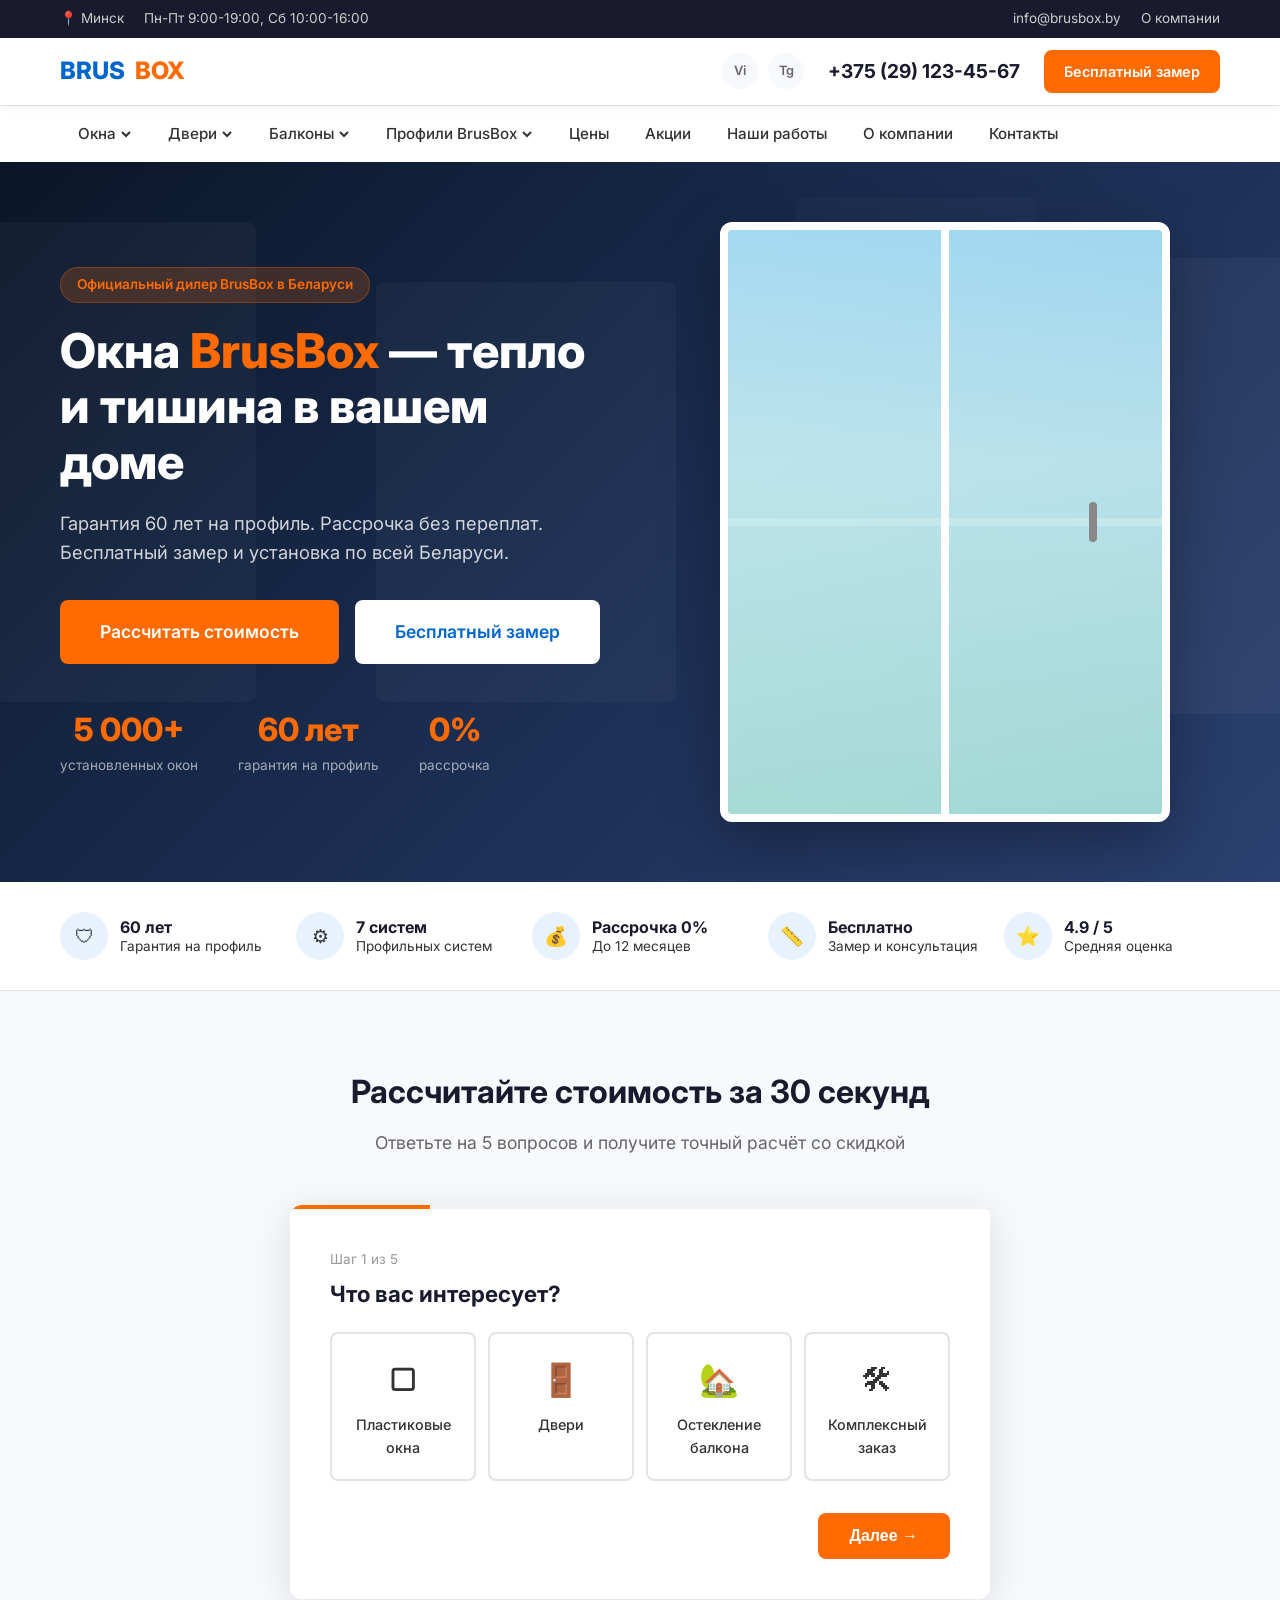
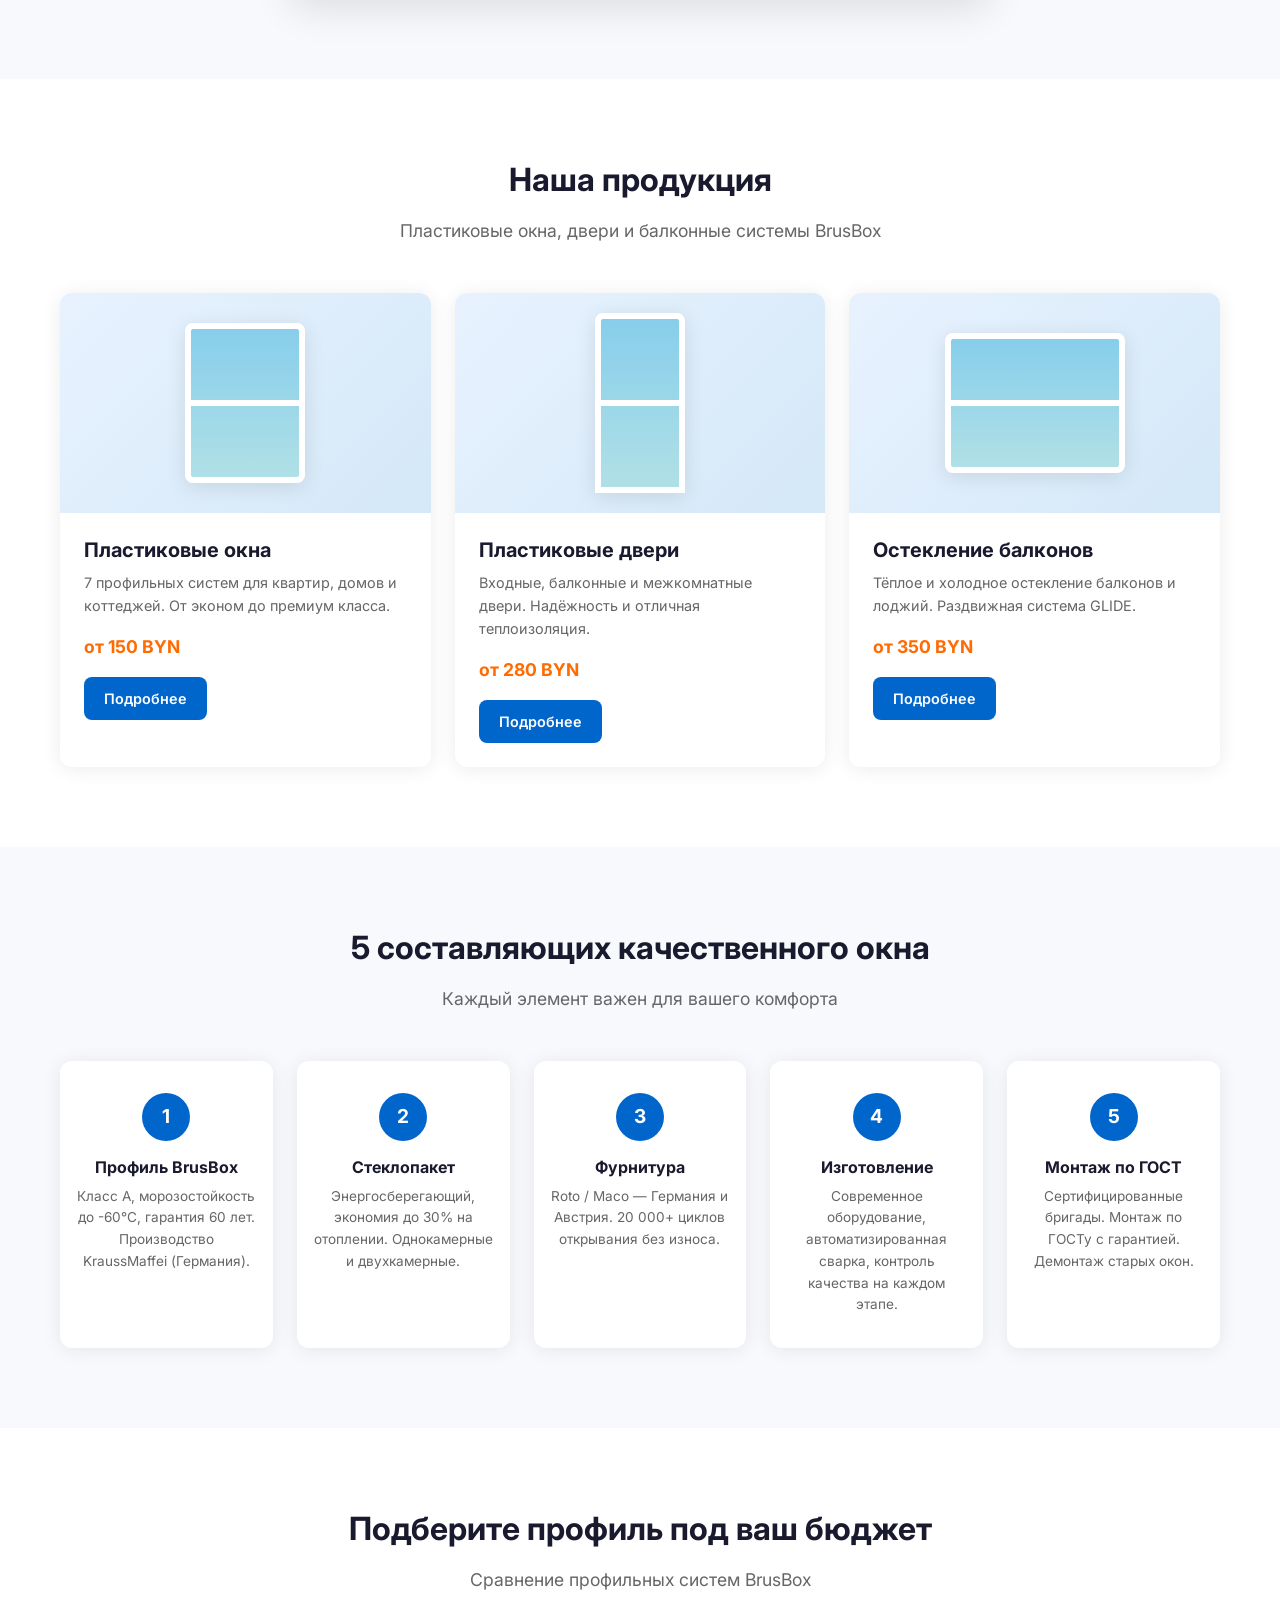
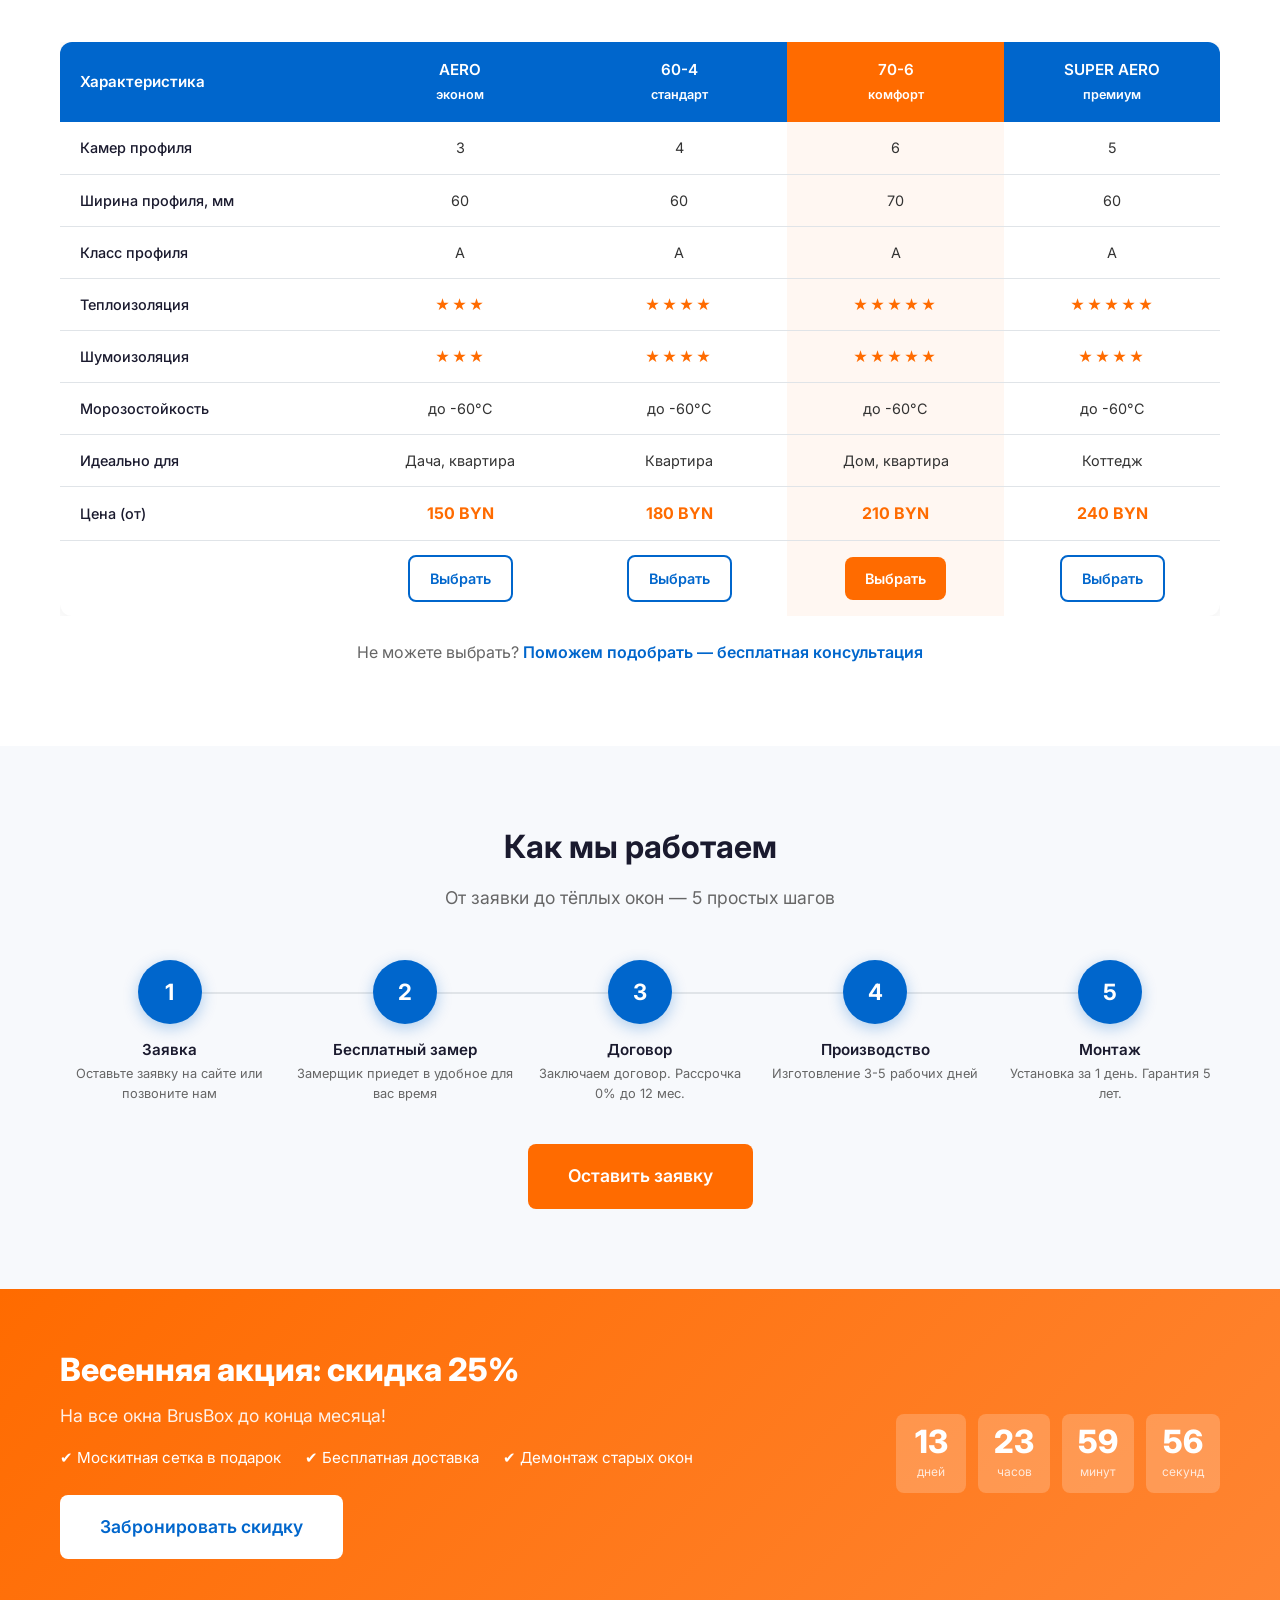
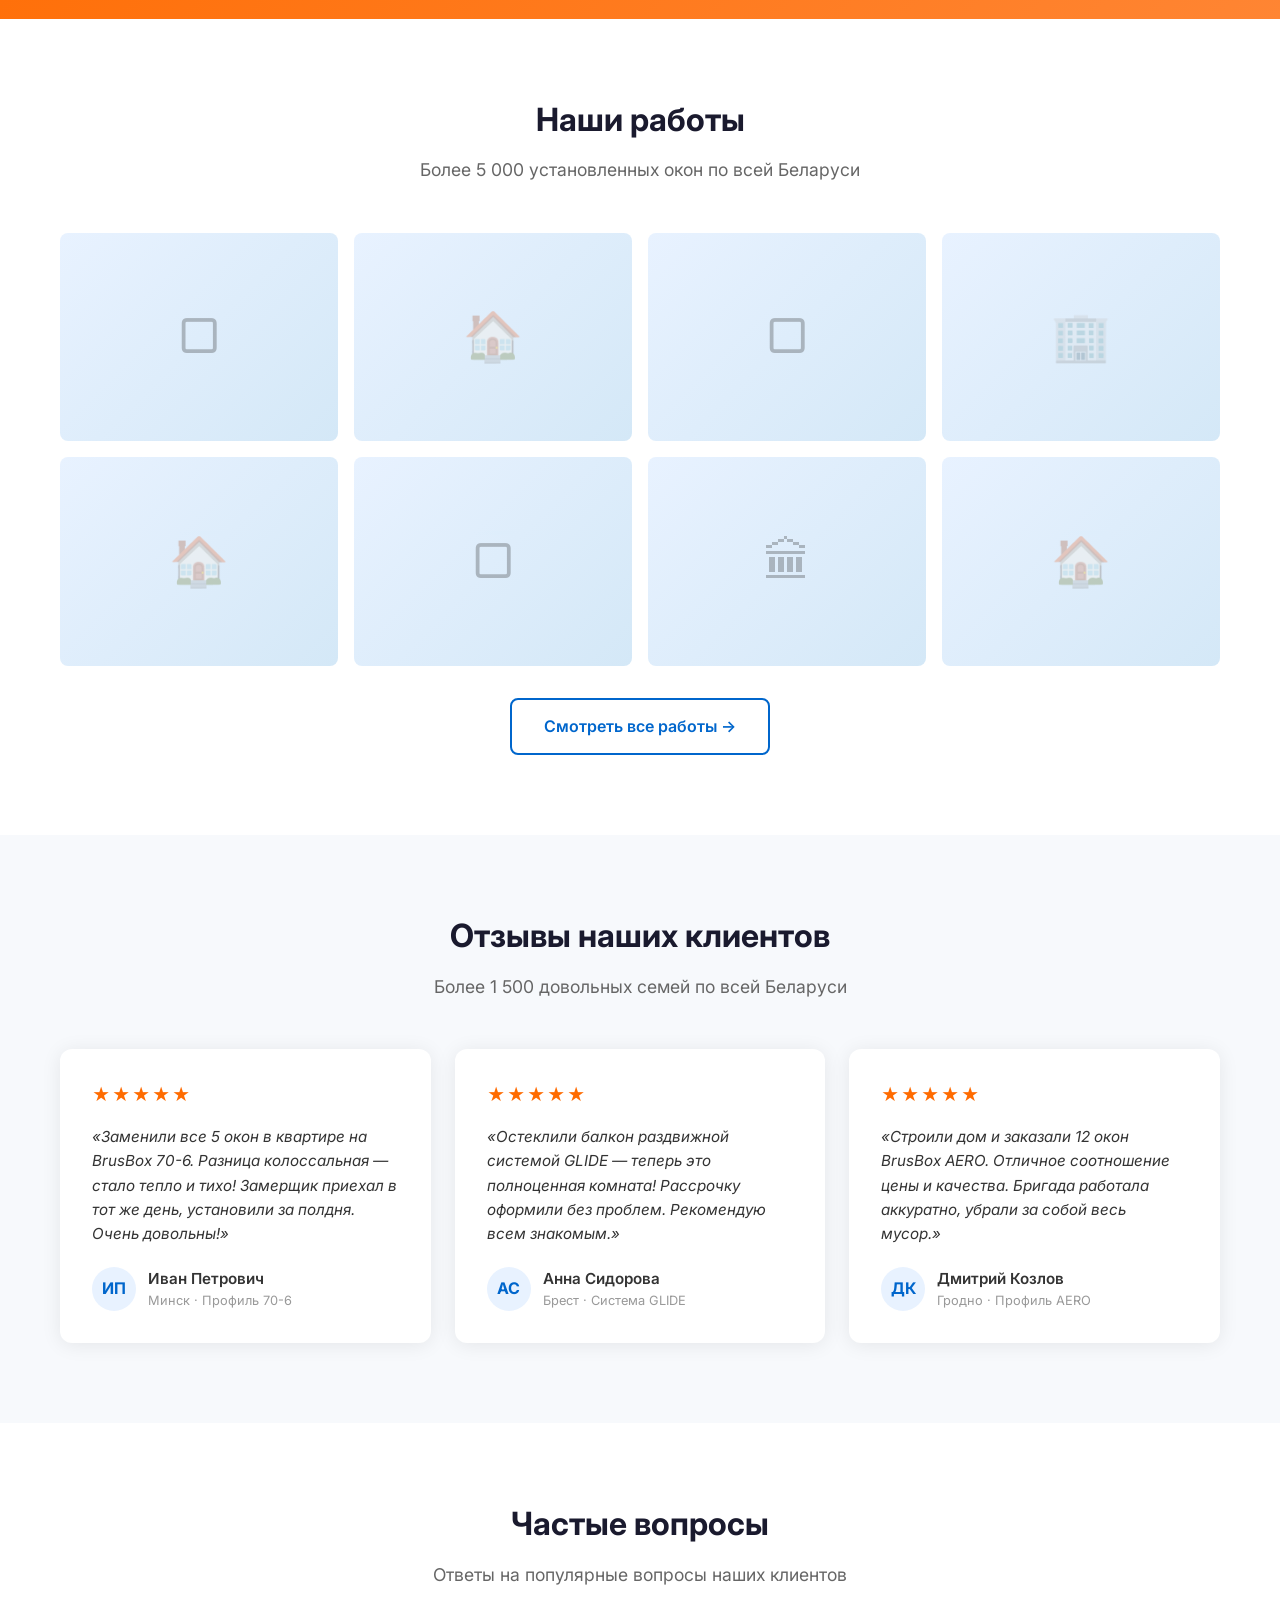
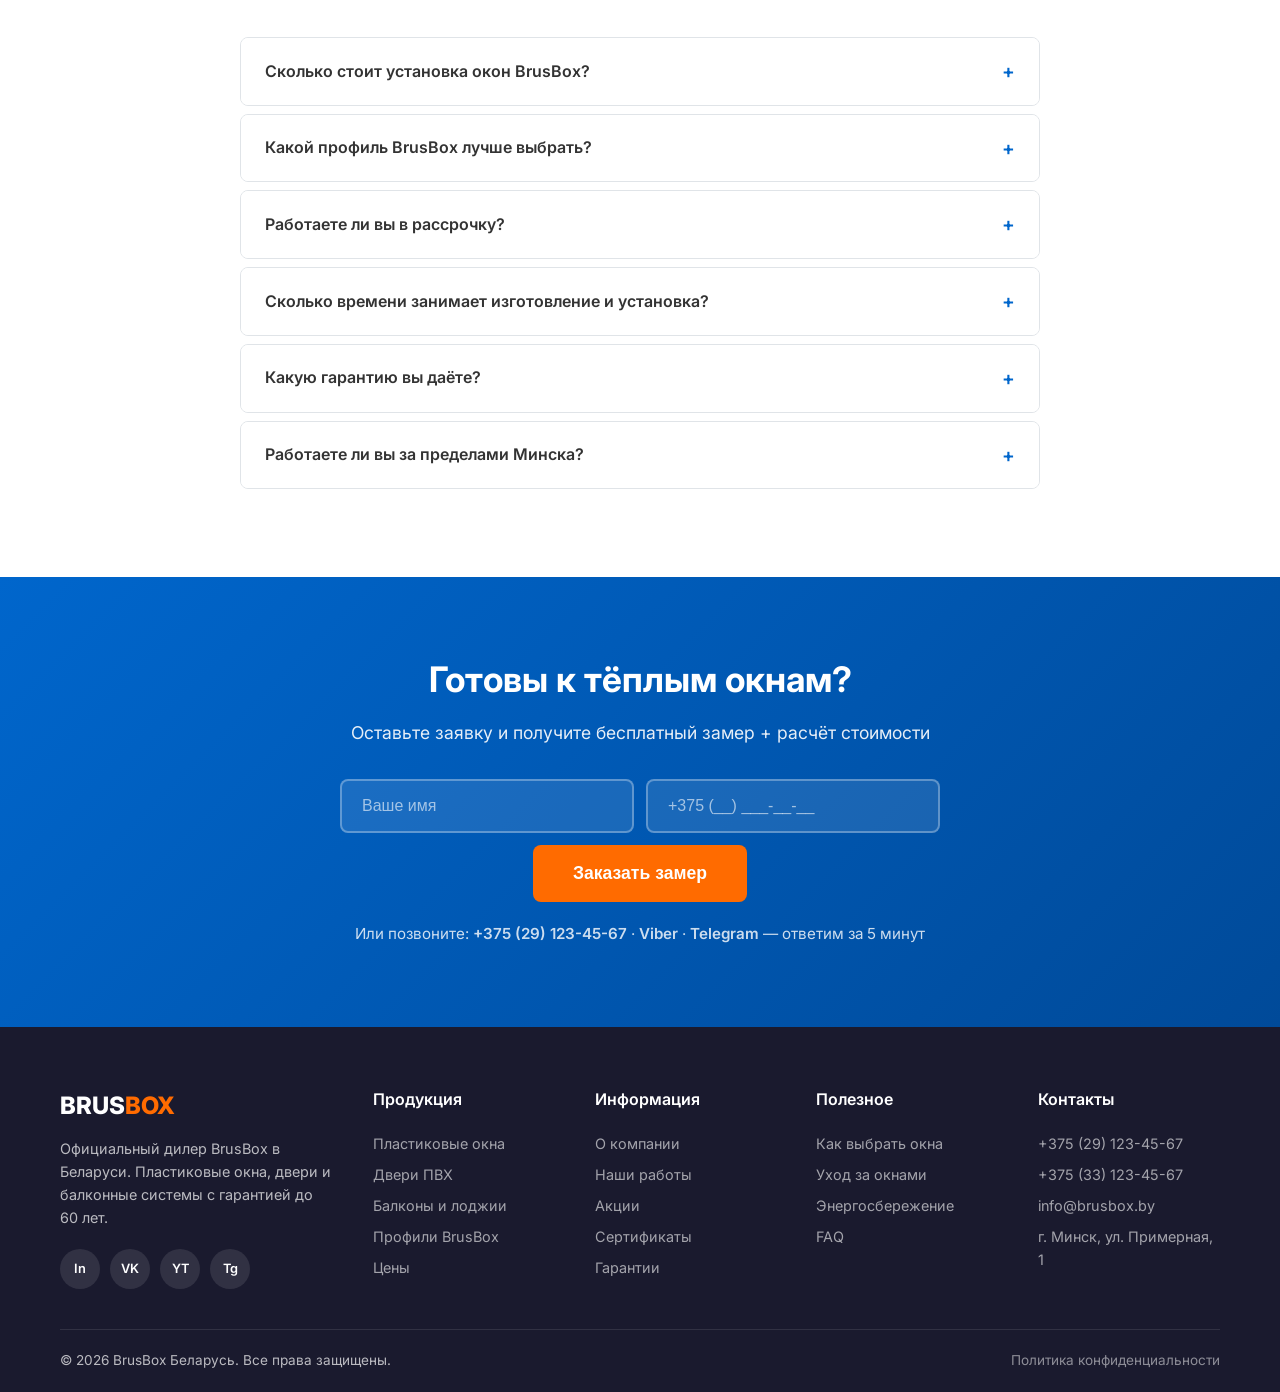
==== index.html @ c055f51f "Многостраничный сайт BrusBox для продажи окон в Беларуси 10 страниц: главная, окна, двери, балконы, " ====
<!DOCTYPE html>
<html lang="ru">
<head>
  <meta charset="UTF-8">
  <meta name="viewport" content="width=device-width, initial-scale=1.0">
  <meta name="description" content="Окна BrusBox в Беларуси - пластиковые окна от официального дилера. Гарантия 60 лет на профиль. Бесплатный замер. Рассрочка 0%.">
  <title>Окна BrusBox в Беларуси | Пластиковые окна от дилера - Бесплатный замер</title>
  <link rel="preconnect" href="https://fonts.googleapis.com">
  <link href="https://fonts.googleapis.com/css2?family=Inter:wght@400;500;600;700;800&display=swap" rel="stylesheet">
  <link rel="stylesheet" href="css/style.css">
</head>
<body>

  <!-- TOP BAR -->
  <div class="top-bar">
    <div class="container">
      <div class="top-bar__left">
        <span>&#128205; Минск</span>
        <span>Пн-Пт 9:00-19:00, Сб 10:00-16:00</span>
      </div>
      <div class="top-bar__right">
        <a href="mailto:info@brusbox.by">info@brusbox.by</a>
        <a href="pages/about.html">О компании</a>
      </div>
    </div>
  </div>

  <!-- HEADER -->
  <header class="header">
    <div class="container">
      <a href="index.html" class="header__logo">
        BRUS<span>BOX</span>
      </a>
      <div class="header__contacts">
        <div class="header__messengers">
          <a href="#" title="Viber">Vi</a>
          <a href="#" title="Telegram">Tg</a>
        </div>
        <a href="tel:+375291234567" class="header__phone">+375 (29) 123-45-67</a>
        <a href="#" class="btn btn--primary btn--sm" onclick="openModal('modal-zamer'); return false;">Бесплатный замер</a>
      </div>
    </div>
  </header>

  <!-- NAV -->
  <nav class="nav">
    <div class="container">
      <ul class="nav__menu">
        <li class="nav__item">
          <a href="pages/okna.html" class="nav__link">Окна <svg viewBox="0 0 12 12"><path d="M2 4l4 4 4-4" fill="none" stroke="currentColor" stroke-width="2"/></svg></a>
          <div class="nav__dropdown">
            <a href="pages/okna.html">Все окна</a>
            <a href="pages/okna-kvartira.html">Окна в квартиру</a>
            <a href="pages/okna-dom.html">Окна в частный дом</a>
            <a href="pages/okna-energo.html">Энергосберегающие</a>
            <a href="pages/okna-cvetnye.html">Цветные / ламинированные</a>
          </div>
        </li>
        <li class="nav__item">
          <a href="pages/dveri.html" class="nav__link">Двери <svg viewBox="0 0 12 12"><path d="M2 4l4 4 4-4" fill="none" stroke="currentColor" stroke-width="2"/></svg></a>
          <div class="nav__dropdown">
            <a href="pages/dveri.html#vhodnye">Входные</a>
            <a href="pages/dveri.html#balkonnye">Балконные</a>
            <a href="pages/dveri.html#mezhkomnatnye">Межкомнатные</a>
          </div>
        </li>
        <li class="nav__item">
          <a href="pages/balkony.html" class="nav__link">Балконы <svg viewBox="0 0 12 12"><path d="M2 4l4 4 4-4" fill="none" stroke="currentColor" stroke-width="2"/></svg></a>
          <div class="nav__dropdown">
            <a href="pages/balkony.html#osteklenie">Остекление балконов</a>
            <a href="pages/balkony.html#lodzhii">Остекление лоджий</a>
            <a href="pages/balkony.html#ramy">Балконные рамы</a>
          </div>
        </li>
        <li class="nav__item">
          <a href="pages/profili.html" class="nav__link">Профили BrusBox <svg viewBox="0 0 12 12"><path d="M2 4l4 4 4-4" fill="none" stroke="currentColor" stroke-width="2"/></svg></a>
          <div class="nav__dropdown">
            <a href="pages/profili.html#aero">AERO</a>
            <a href="pages/profili.html#superaero">SUPER AERO</a>
            <a href="pages/profili.html#60-4">60-4</a>
            <a href="pages/profili.html#aclass">ACLASS</a>
            <a href="pages/profili.html#70-6">70-6</a>
            <a href="pages/profili.html#urban">URBAN</a>
            <a href="pages/profili.html#glide">GLIDE (раздвижная)</a>
          </div>
        </li>
        <li class="nav__item">
          <a href="pages/ceny.html" class="nav__link">Цены</a>
        </li>
        <li class="nav__item">
          <a href="pages/akcii.html" class="nav__link">Акции</a>
        </li>
        <li class="nav__item">
          <a href="pages/portfolio.html" class="nav__link">Наши работы</a>
        </li>
        <li class="nav__item">
          <a href="pages/about.html" class="nav__link">О компании</a>
        </li>
        <li class="nav__item">
          <a href="pages/kontakty.html" class="nav__link">Контакты</a>
        </li>
      </ul>
      <button class="nav__burger" aria-label="Меню">
        <span></span>
        <span></span>
        <span></span>
      </button>
    </div>
  </nav>

  <!-- HERO -->
  <section class="hero">
    <div class="container">
      <div class="hero__content">
        <div class="hero__badge">Официальный дилер BrusBox в Беларуси</div>
        <h1 class="hero__title">Окна <span>BrusBox</span> &mdash; тепло и тишина в&nbsp;вашем доме</h1>
        <p class="hero__text">Гарантия 60 лет на профиль. Рассрочка без переплат. Бесплатный замер и установка по всей Беларуси.</p>
        <div class="hero__buttons">
          <a href="#quiz" class="btn btn--primary btn--lg">Рассчитать стоимость</a>
          <a href="#" class="btn btn--white btn--lg" onclick="openModal('modal-zamer'); return false;">Бесплатный замер</a>
        </div>
        <div class="hero__stats">
          <div class="hero__stat">
            <div class="hero__stat-value">5 000+</div>
            <div class="hero__stat-label">установленных окон</div>
          </div>
          <div class="hero__stat">
            <div class="hero__stat-value">60 лет</div>
            <div class="hero__stat-label">гарантия на профиль</div>
          </div>
          <div class="hero__stat">
            <div class="hero__stat-value">0%</div>
            <div class="hero__stat-label">рассрочка</div>
          </div>
        </div>
      </div>
      <div class="hero__visual">
        <div class="hero__window">
          <div class="hero__window-sky"></div>
          <div class="hero__window-handle"></div>
        </div>
      </div>
    </div>
  </section>

  <!-- TRUST BAR -->
  <section class="trust-bar">
    <div class="container">
      <div class="trust-item">
        <div class="trust-item__icon">&#128737;</div>
        <div class="trust-item__text">
          <div class="trust-item__value">60 лет</div>
          Гарантия на профиль
        </div>
      </div>
      <div class="trust-item">
        <div class="trust-item__icon">&#9881;</div>
        <div class="trust-item__text">
          <div class="trust-item__value">7 систем</div>
          Профильных систем
        </div>
      </div>
      <div class="trust-item">
        <div class="trust-item__icon">&#128176;</div>
        <div class="trust-item__text">
          <div class="trust-item__value">Рассрочка 0%</div>
          До 12 месяцев
        </div>
      </div>
      <div class="trust-item">
        <div class="trust-item__icon">&#128207;</div>
        <div class="trust-item__text">
          <div class="trust-item__value">Бесплатно</div>
          Замер и консультация
        </div>
      </div>
      <div class="trust-item">
        <div class="trust-item__icon">&#11088;</div>
        <div class="trust-item__text">
          <div class="trust-item__value">4.9 / 5</div>
          Средняя оценка
        </div>
      </div>
    </div>
  </section>

  <!-- QUIZ -->
  <section class="quiz" id="quiz">
    <div class="container">
      <h2 class="section-title">Рассчитайте стоимость за 30 секунд</h2>
      <p class="section-subtitle">Ответьте на 5 вопросов и получите точный расчёт со скидкой</p>
      <div class="quiz__wrapper">
        <div class="quiz__progress">
          <div class="quiz__progress-bar" style="width:20%"></div>
        </div>

        <!-- Step 1 -->
        <div class="quiz__step active">
          <div class="quiz__step-number">Шаг 1 из 5</div>
          <h3 class="quiz__question">Что вас интересует?</h3>
          <div class="quiz__options">
            <div class="quiz__option" data-value="okna">
              <div class="quiz__option-icon">&#9634;</div>
              Пластиковые окна
            </div>
            <div class="quiz__option" data-value="dveri">
              <div class="quiz__option-icon">&#128682;</div>
              Двери
            </div>
            <div class="quiz__option" data-value="balkon">
              <div class="quiz__option-icon">&#127969;</div>
              Остекление балкона
            </div>
            <div class="quiz__option" data-value="all">
              <div class="quiz__option-icon">&#128736;</div>
              Комплексный заказ
            </div>
          </div>
          <div class="quiz__nav">
            <div></div>
            <button class="btn btn--primary" onclick="quizNext()">Далее &rarr;</button>
          </div>
        </div>

        <!-- Step 2 -->
        <div class="quiz__step">
          <div class="quiz__step-number">Шаг 2 из 5</div>
          <h3 class="quiz__question">Куда планируете установку?</h3>
          <div class="quiz__options">
            <div class="quiz__option" data-value="kvartira">
              <div class="quiz__option-icon">&#127970;</div>
              Квартира
            </div>
            <div class="quiz__option" data-value="dom">
              <div class="quiz__option-icon">&#127968;</div>
              Частный дом
            </div>
            <div class="quiz__option" data-value="dacha">
              <div class="quiz__option-icon">&#127795;</div>
              Дача
            </div>
            <div class="quiz__option" data-value="office">
              <div class="quiz__option-icon">&#127963;</div>
              Офис / другое
            </div>
          </div>
          <div class="quiz__nav">
            <button class="btn btn--outline btn--sm" onclick="quizPrev()">&larr; Назад</button>
            <button class="btn btn--primary" onclick="quizNext()">Далее &rarr;</button>
          </div>
        </div>

        <!-- Step 3 -->
        <div class="quiz__step">
          <div class="quiz__step-number">Шаг 3 из 5</div>
          <h3 class="quiz__question">Сколько окон планируете?</h3>
          <div class="quiz__options">
            <div class="quiz__option" data-value="1-2">
              <div class="quiz__option-icon">1-2</div>
              окна
            </div>
            <div class="quiz__option" data-value="3-5">
              <div class="quiz__option-icon">3-5</div>
              окон
            </div>
            <div class="quiz__option" data-value="6-10">
              <div class="quiz__option-icon">6-10</div>
              окон
            </div>
            <div class="quiz__option" data-value="10+">
              <div class="quiz__option-icon">10+</div>
              окон
            </div>
          </div>
          <div class="quiz__nav">
            <button class="btn btn--outline btn--sm" onclick="quizPrev()">&larr; Назад</button>
            <button class="btn btn--primary" onclick="quizNext()">Далее &rarr;</button>
          </div>
        </div>

        <!-- Step 4 -->
        <div class="quiz__step">
          <div class="quiz__step-number">Шаг 4 из 5</div>
          <h3 class="quiz__question">Когда планируете установку?</h3>
          <div class="quiz__options">
            <div class="quiz__option" data-value="asap">
              <div class="quiz__option-icon">&#9889;</div>
              Как можно скорее
            </div>
            <div class="quiz__option" data-value="month">
              <div class="quiz__option-icon">&#128197;</div>
              В течение месяца
            </div>
            <div class="quiz__option" data-value="quarter">
              <div class="quiz__option-icon">&#128198;</div>
              В течение 3 месяцев
            </div>
            <div class="quiz__option" data-value="later">
              <div class="quiz__option-icon">&#128172;</div>
              Пока просто узнаю цены
            </div>
          </div>
          <div class="quiz__nav">
            <button class="btn btn--outline btn--sm" onclick="quizPrev()">&larr; Назад</button>
            <button class="btn btn--primary" onclick="quizNext()">Далее &rarr;</button>
          </div>
        </div>

        <!-- Step 5 - Form -->
        <div class="quiz__step">
          <div class="quiz__step-number">Шаг 5 из 5</div>
          <div class="quiz__form">
            <h3 class="quiz__form-title">Ваш расчёт почти готов!</h3>
            <p class="quiz__form-text">Оставьте контакты и получите точную стоимость со скидкой 10%</p>
            <form class="quiz__final-form">
              <div class="quiz__inputs">
                <input type="text" name="name" class="quiz__input" placeholder="Ваше имя" required>
                <input type="tel" name="phone" class="quiz__input" placeholder="+375 (__) ___-__-__" required>
              </div>
              <button type="submit" class="btn btn--primary btn--lg" style="width:100%">Получить расчёт со скидкой</button>
              <p class="quiz__privacy">Нажимая кнопку, вы соглашаетесь с <a href="#">политикой конфиденциальности</a></p>
            </form>
          </div>
          <div class="quiz__nav" style="margin-top:16px">
            <button class="btn btn--outline btn--sm" onclick="quizPrev()">&larr; Назад</button>
            <div></div>
          </div>
        </div>
      </div>
    </div>
  </section>

  <!-- CATALOG -->
  <section class="section">
    <div class="container">
      <h2 class="section-title">Наша продукция</h2>
      <p class="section-subtitle">Пластиковые окна, двери и балконные системы BrusBox</p>
      <div class="catalog-grid">
        <div class="catalog-card">
          <div class="catalog-card__img">
            <div class="catalog-card__img-placeholder"></div>
          </div>
          <div class="catalog-card__body">
            <h3 class="catalog-card__title">Пластиковые окна</h3>
            <p class="catalog-card__desc">7 профильных систем для квартир, домов и коттеджей. От эконом до премиум класса.</p>
            <div class="catalog-card__price">от 150 BYN</div>
            <a href="pages/okna.html" class="btn btn--secondary btn--sm">Подробнее</a>
          </div>
        </div>
        <div class="catalog-card">
          <div class="catalog-card__img">
            <div class="catalog-card__img-placeholder door"></div>
          </div>
          <div class="catalog-card__body">
            <h3 class="catalog-card__title">Пластиковые двери</h3>
            <p class="catalog-card__desc">Входные, балконные и межкомнатные двери. Надёжность и отличная теплоизоляция.</p>
            <div class="catalog-card__price">от 280 BYN</div>
            <a href="pages/dveri.html" class="btn btn--secondary btn--sm">Подробнее</a>
          </div>
        </div>
        <div class="catalog-card">
          <div class="catalog-card__img">
            <div class="catalog-card__img-placeholder balcony"></div>
          </div>
          <div class="catalog-card__body">
            <h3 class="catalog-card__title">Остекление балконов</h3>
            <p class="catalog-card__desc">Тёплое и холодное остекление балконов и лоджий. Раздвижная система GLIDE.</p>
            <div class="catalog-card__price">от 350 BYN</div>
            <a href="pages/balkony.html" class="btn btn--secondary btn--sm">Подробнее</a>
          </div>
        </div>
      </div>
    </div>
  </section>

  <!-- 5 FEATURES -->
  <section class="section section--gray">
    <div class="container">
      <h2 class="section-title">5 составляющих качественного окна</h2>
      <p class="section-subtitle">Каждый элемент важен для вашего комфорта</p>
      <div class="features-grid">
        <div class="feature-card">
          <div class="feature-card__number">1</div>
          <h3 class="feature-card__title">Профиль BrusBox</h3>
          <p class="feature-card__text">Класс А, морозостойкость до -60&deg;C, гарантия 60 лет. Производство KraussMaffei (Германия).</p>
        </div>
        <div class="feature-card">
          <div class="feature-card__number">2</div>
          <h3 class="feature-card__title">Стеклопакет</h3>
          <p class="feature-card__text">Энергосберегающий, экономия до 30% на отоплении. Однокамерные и двухкамерные.</p>
        </div>
        <div class="feature-card">
          <div class="feature-card__number">3</div>
          <h3 class="feature-card__title">Фурнитура</h3>
          <p class="feature-card__text">Roto / Maco &mdash; Германия и Австрия. 20 000+ циклов открывания без износа.</p>
        </div>
        <div class="feature-card">
          <div class="feature-card__number">4</div>
          <h3 class="feature-card__title">Изготовление</h3>
          <p class="feature-card__text">Современное оборудование, автоматизированная сварка, контроль качества на каждом этапе.</p>
        </div>
        <div class="feature-card">
          <div class="feature-card__number">5</div>
          <h3 class="feature-card__title">Монтаж по ГОСТ</h3>
          <p class="feature-card__text">Сертифицированные бригады. Монтаж по ГОСТу с гарантией. Демонтаж старых окон.</p>
        </div>
      </div>
    </div>
  </section>

  <!-- PROFILES COMPARISON -->
  <section class="section" id="profiles">
    <div class="container">
      <h2 class="section-title">Подберите профиль под ваш бюджет</h2>
      <p class="section-subtitle">Сравнение профильных систем BrusBox</p>
      <div style="overflow-x:auto;">
        <table class="profiles-table">
          <thead>
            <tr>
              <th>Характеристика</th>
              <th>AERO<br><small>эконом</small></th>
              <th>60-4<br><small>стандарт</small></th>
              <th class="highlight">70-6<br><small>комфорт</small></th>
              <th>SUPER AERO<br><small>премиум</small></th>
            </tr>
          </thead>
          <tbody>
            <tr>
              <td>Камер профиля</td>
              <td>3</td>
              <td>4</td>
              <td class="highlight">6</td>
              <td>5</td>
            </tr>
            <tr>
              <td>Ширина профиля, мм</td>
              <td>60</td>
              <td>60</td>
              <td class="highlight">70</td>
              <td>60</td>
            </tr>
            <tr>
              <td>Класс профиля</td>
              <td>A</td>
              <td>A</td>
              <td class="highlight">A</td>
              <td>A</td>
            </tr>
            <tr>
              <td>Теплоизоляция</td>
              <td class="stars">&#9733;&#9733;&#9733;</td>
              <td class="stars">&#9733;&#9733;&#9733;&#9733;</td>
              <td class="highlight stars">&#9733;&#9733;&#9733;&#9733;&#9733;</td>
              <td class="stars">&#9733;&#9733;&#9733;&#9733;&#9733;</td>
            </tr>
            <tr>
              <td>Шумоизоляция</td>
              <td class="stars">&#9733;&#9733;&#9733;</td>
              <td class="stars">&#9733;&#9733;&#9733;&#9733;</td>
              <td class="highlight stars">&#9733;&#9733;&#9733;&#9733;&#9733;</td>
              <td class="stars">&#9733;&#9733;&#9733;&#9733;</td>
            </tr>
            <tr>
              <td>Морозостойкость</td>
              <td>до -60&deg;C</td>
              <td>до -60&deg;C</td>
              <td class="highlight">до -60&deg;C</td>
              <td>до -60&deg;C</td>
            </tr>
            <tr>
              <td>Идеально для</td>
              <td>Дача, квартира</td>
              <td>Квартира</td>
              <td class="highlight">Дом, квартира</td>
              <td>Коттедж</td>
            </tr>
            <tr>
              <td>Цена (от)</td>
              <td class="price">150 BYN</td>
              <td class="price">180 BYN</td>
              <td class="highlight price">210 BYN</td>
              <td class="price">240 BYN</td>
            </tr>
            <tr>
              <td></td>
              <td><a href="#" class="btn btn--outline btn--sm" onclick="openModal('modal-zamer'); return false;">Выбрать</a></td>
              <td><a href="#" class="btn btn--outline btn--sm" onclick="openModal('modal-zamer'); return false;">Выбрать</a></td>
              <td class="highlight"><a href="#" class="btn btn--primary btn--sm" onclick="openModal('modal-zamer'); return false;">Выбрать</a></td>
              <td><a href="#" class="btn btn--outline btn--sm" onclick="openModal('modal-zamer'); return false;">Выбрать</a></td>
            </tr>
          </tbody>
        </table>
      </div>
      <p style="text-align:center; margin-top:24px; color:var(--text-light);">
        Не можете выбрать? <a href="#" onclick="openModal('modal-zamer'); return false;" style="font-weight:600;">Поможем подобрать &mdash; бесплатная консультация</a>
      </p>
    </div>
  </section>

  <!-- HOW WE WORK -->
  <section class="section section--gray">
    <div class="container">
      <h2 class="section-title">Как мы работаем</h2>
      <p class="section-subtitle">От заявки до тёплых окон &mdash; 5 простых шагов</p>
      <div class="steps-grid">
        <div class="step-card">
          <div class="step-card__number">1</div>
          <h3 class="step-card__title">Заявка</h3>
          <p class="step-card__text">Оставьте заявку на сайте или позвоните нам</p>
        </div>
        <div class="step-card">
          <div class="step-card__number">2</div>
          <h3 class="step-card__title">Бесплатный замер</h3>
          <p class="step-card__text">Замерщик приедет в удобное для вас время</p>
        </div>
        <div class="step-card">
          <div class="step-card__number">3</div>
          <h3 class="step-card__title">Договор</h3>
          <p class="step-card__text">Заключаем договор. Рассрочка 0% до 12 мес.</p>
        </div>
        <div class="step-card">
          <div class="step-card__number">4</div>
          <h3 class="step-card__title">Производство</h3>
          <p class="step-card__text">Изготовление 3-5 рабочих дней</p>
        </div>
        <div class="step-card">
          <div class="step-card__number">5</div>
          <h3 class="step-card__title">Монтаж</h3>
          <p class="step-card__text">Установка за 1 день. Гарантия 5 лет.</p>
        </div>
      </div>
      <div style="text-align:center; margin-top:40px;">
        <a href="#" class="btn btn--primary btn--lg" onclick="openModal('modal-zamer'); return false;">Оставить заявку</a>
      </div>
    </div>
  </section>

  <!-- PROMO / ACTION -->
  <section class="promo">
    <div class="container">
      <div class="promo__content">
        <h2 class="promo__title">Весенняя акция: скидка 25%</h2>
        <p class="promo__text">На все окна BrusBox до конца месяца!</p>
        <div class="promo__features">
          <div class="promo__feature">&#10004; Москитная сетка в подарок</div>
          <div class="promo__feature">&#10004; Бесплатная доставка</div>
          <div class="promo__feature">&#10004; Демонтаж старых окон</div>
        </div>
        <div style="margin-top:24px;">
          <a href="#" class="btn btn--white btn--lg" onclick="openModal('modal-akciya'); return false;">Забронировать скидку</a>
        </div>
      </div>
      <div class="promo__timer">
        <div class="timer-block">
          <div class="timer-block__value" data-days>14</div>
          <div class="timer-block__label">дней</div>
        </div>
        <div class="timer-block">
          <div class="timer-block__value" data-hours>00</div>
          <div class="timer-block__label">часов</div>
        </div>
        <div class="timer-block">
          <div class="timer-block__value" data-minutes>00</div>
          <div class="timer-block__label">минут</div>
        </div>
        <div class="timer-block">
          <div class="timer-block__value" data-seconds>00</div>
          <div class="timer-block__label">секунд</div>
        </div>
      </div>
    </div>
  </section>

  <!-- PORTFOLIO -->
  <section class="section">
    <div class="container">
      <h2 class="section-title">Наши работы</h2>
      <p class="section-subtitle">Более 5 000 установленных окон по всей Беларуси</p>
      <div class="portfolio-grid">
        <div class="portfolio-card">
          <div class="portfolio-card__placeholder">&#9634;</div>
          <div class="portfolio-card__overlay">
            <div class="portfolio-card__title">Квартира, 5 окон</div>
            <div class="portfolio-card__location">Минск, Фрунзенский р-н</div>
          </div>
        </div>
        <div class="portfolio-card">
          <div class="portfolio-card__placeholder">&#127968;</div>
          <div class="portfolio-card__overlay">
            <div class="portfolio-card__title">Коттедж, 14 окон</div>
            <div class="portfolio-card__location">Минский р-н</div>
          </div>
        </div>
        <div class="portfolio-card">
          <div class="portfolio-card__placeholder">&#9634;</div>
          <div class="portfolio-card__overlay">
            <div class="portfolio-card__title">Остекление балкона</div>
            <div class="portfolio-card__location">Брест</div>
          </div>
        </div>
        <div class="portfolio-card">
          <div class="portfolio-card__placeholder">&#127970;</div>
          <div class="portfolio-card__overlay">
            <div class="portfolio-card__title">Квартира, 3 окна</div>
            <div class="portfolio-card__location">Гомель</div>
          </div>
        </div>
        <div class="portfolio-card">
          <div class="portfolio-card__placeholder">&#127968;</div>
          <div class="portfolio-card__overlay">
            <div class="portfolio-card__title">Частный дом, 8 окон</div>
            <div class="portfolio-card__location">Гродно</div>
          </div>
        </div>
        <div class="portfolio-card">
          <div class="portfolio-card__placeholder">&#9634;</div>
          <div class="portfolio-card__overlay">
            <div class="portfolio-card__title">Лоджия + 2 окна</div>
            <div class="portfolio-card__location">Витебск</div>
          </div>
        </div>
        <div class="portfolio-card">
          <div class="portfolio-card__placeholder">&#127963;</div>
          <div class="portfolio-card__overlay">
            <div class="portfolio-card__title">Офисное здание</div>
            <div class="portfolio-card__location">Минск, центр</div>
          </div>
        </div>
        <div class="portfolio-card">
          <div class="portfolio-card__placeholder">&#127968;</div>
          <div class="portfolio-card__overlay">
            <div class="portfolio-card__title">Дача, 6 окон</div>
            <div class="portfolio-card__location">Могилёвская обл.</div>
          </div>
        </div>
      </div>
      <div style="text-align:center; margin-top:32px;">
        <a href="pages/portfolio.html" class="btn btn--outline">Смотреть все работы &rarr;</a>
      </div>
    </div>
  </section>

  <!-- REVIEWS -->
  <section class="section section--gray">
    <div class="container">
      <h2 class="section-title">Отзывы наших клиентов</h2>
      <p class="section-subtitle">Более 1 500 довольных семей по всей Беларуси</p>
      <div class="reviews-grid">
        <div class="review-card">
          <div class="review-card__stars">&#9733;&#9733;&#9733;&#9733;&#9733;</div>
          <p class="review-card__text">&laquo;Заменили все 5 окон в квартире на BrusBox 70-6. Разница колоссальная &mdash; стало тепло и тихо! Замерщик приехал в тот же день, установили за полдня. Очень довольны!&raquo;</p>
          <div class="review-card__author">
            <div class="review-card__avatar">ИП</div>
            <div>
              <div class="review-card__name">Иван Петрович</div>
              <div class="review-card__meta">Минск &middot; Профиль 70-6</div>
            </div>
          </div>
        </div>
        <div class="review-card">
          <div class="review-card__stars">&#9733;&#9733;&#9733;&#9733;&#9733;</div>
          <p class="review-card__text">&laquo;Остеклили балкон раздвижной системой GLIDE &mdash; теперь это полноценная комната! Рассрочку оформили без проблем. Рекомендую всем знакомым.&raquo;</p>
          <div class="review-card__author">
            <div class="review-card__avatar">АС</div>
            <div>
              <div class="review-card__name">Анна Сидорова</div>
              <div class="review-card__meta">Брест &middot; Система GLIDE</div>
            </div>
          </div>
        </div>
        <div class="review-card">
          <div class="review-card__stars">&#9733;&#9733;&#9733;&#9733;&#9733;</div>
          <p class="review-card__text">&laquo;Строили дом и заказали 12 окон BrusBox AERO. Отличное соотношение цены и качества. Бригада работала аккуратно, убрали за собой весь мусор.&raquo;</p>
          <div class="review-card__author">
            <div class="review-card__avatar">ДК</div>
            <div>
              <div class="review-card__name">Дмитрий Козлов</div>
              <div class="review-card__meta">Гродно &middot; Профиль AERO</div>
            </div>
          </div>
        </div>
      </div>
    </div>
  </section>

  <!-- FAQ -->
  <section class="section">
    <div class="container">
      <h2 class="section-title">Частые вопросы</h2>
      <p class="section-subtitle">Ответы на популярные вопросы наших клиентов</p>
      <div class="faq-list">
        <div class="faq-item">
          <div class="faq-item__question">
            <span>Сколько стоит установка окон BrusBox?</span>
            <span class="faq-item__icon">+</span>
          </div>
          <div class="faq-item__answer">
            <div class="faq-item__answer-inner">
              Стоимость зависит от размера окна, выбранного профиля и дополнительных опций. Окна BrusBox AERO (эконом) начинаются от 150 BYN, профиль 70-6 (комфорт) &mdash; от 210 BYN. Замер бесплатный &mdash; мы приедем и рассчитаем точную стоимость на месте.
            </div>
          </div>
        </div>
        <div class="faq-item">
          <div class="faq-item__question">
            <span>Какой профиль BrusBox лучше выбрать?</span>
            <span class="faq-item__icon">+</span>
          </div>
          <div class="faq-item__answer">
            <div class="faq-item__answer-inner">
              Для квартиры в городе отлично подходит 60-4 (стандарт) или 70-6 (комфорт с улучшенной шумоизоляцией). Для частного дома рекомендуем 70-6 или SUPER AERO. Для дачи оптимален AERO (эконом). Наш специалист поможет выбрать при бесплатном замере.
            </div>
          </div>
        </div>
        <div class="faq-item">
          <div class="faq-item__question">
            <span>Работаете ли вы в рассрочку?</span>
            <span class="faq-item__icon">+</span>
          </div>
          <div class="faq-item__answer">
            <div class="faq-item__answer-inner">
              Да! Мы предоставляем рассрочку 0% на срок до 12 месяцев без переплат. Также доступна оплата через ЕРИП, наличными, банковской картой или в кредит. Все детали обсуждаются при заключении договора.
            </div>
          </div>
        </div>
        <div class="faq-item">
          <div class="faq-item__question">
            <span>Сколько времени занимает изготовление и установка?</span>
            <span class="faq-item__icon">+</span>
          </div>
          <div class="faq-item__answer">
            <div class="faq-item__answer-inner">
              Изготовление окон занимает 3-5 рабочих дней с момента заключения договора. Установка одного окна &mdash; около 2-3 часов. Полный комплект окон для квартиры устанавливается за 1 день. Демонтаж старых окон включён.
            </div>
          </div>
        </div>
        <div class="faq-item">
          <div class="faq-item__question">
            <span>Какую гарантию вы даёте?</span>
            <span class="faq-item__icon">+</span>
          </div>
          <div class="faq-item__answer">
            <div class="faq-item__answer-inner">
              Гарантия на профиль BrusBox &mdash; 60 лет (от производителя). Гарантия на монтажные работы &mdash; 5 лет. Гарантия на фурнитуру &mdash; 10 лет. Мы также обеспечиваем постгарантийное обслуживание.
            </div>
          </div>
        </div>
        <div class="faq-item">
          <div class="faq-item__question">
            <span>Работаете ли вы за пределами Минска?</span>
            <span class="faq-item__icon">+</span>
          </div>
          <div class="faq-item__answer">
            <div class="faq-item__answer-inner">
              Да, мы работаем по всей Беларуси: Минск, Брест, Гомель, Гродно, Витебск, Могилёв и все районные центры. Доставка по Минску &mdash; бесплатно, в регионы &mdash; по тарифу. Замер бесплатный в любом городе.
            </div>
          </div>
        </div>
      </div>
    </div>
  </section>

  <!-- CTA -->
  <section class="cta-section">
    <div class="container">
      <h2>Готовы к тёплым окнам?</h2>
      <p>Оставьте заявку и получите бесплатный замер + расчёт стоимости</p>
      <form class="cta-form" data-form="cta">
        <input type="text" name="name" placeholder="Ваше имя" required>
        <input type="tel" name="phone" placeholder="+375 (__) ___-__-__" required>
        <button type="submit" class="btn btn--primary btn--lg">Заказать замер</button>
      </form>
      <div class="cta-contact">
        Или позвоните: <a href="tel:+375291234567">+375 (29) 123-45-67</a> &middot;
        <a href="#">Viber</a> &middot; <a href="#">Telegram</a> &mdash; ответим за 5 минут
      </div>
    </div>
  </section>

  <!-- FOOTER -->
  <footer class="footer">
    <div class="container">
      <div class="footer__grid">
        <div>
          <div class="footer__brand">BRUS<span>BOX</span></div>
          <p class="footer__desc">Официальный дилер BrusBox в Беларуси. Пластиковые окна, двери и балконные системы с гарантией до 60 лет.</p>
          <div class="footer__social">
            <a href="#" title="Instagram">In</a>
            <a href="#" title="VK">VK</a>
            <a href="#" title="YouTube">YT</a>
            <a href="#" title="Telegram">Tg</a>
          </div>
        </div>
        <div>
          <div class="footer__title">Продукция</div>
          <div class="footer__links">
            <a href="pages/okna.html">Пластиковые окна</a>
            <a href="pages/dveri.html">Двери ПВХ</a>
            <a href="pages/balkony.html">Балконы и лоджии</a>
            <a href="pages/profili.html">Профили BrusBox</a>
            <a href="pages/ceny.html">Цены</a>
          </div>
        </div>
        <div>
          <div class="footer__title">Информация</div>
          <div class="footer__links">
            <a href="pages/about.html">О компании</a>
            <a href="pages/portfolio.html">Наши работы</a>
            <a href="pages/akcii.html">Акции</a>
            <a href="#">Сертификаты</a>
            <a href="#">Гарантии</a>
          </div>
        </div>
        <div>
          <div class="footer__title">Полезное</div>
          <div class="footer__links">
            <a href="#">Как выбрать окна</a>
            <a href="#">Уход за окнами</a>
            <a href="#">Энергосбережение</a>
            <a href="#">FAQ</a>
          </div>
        </div>
        <div>
          <div class="footer__title">Контакты</div>
          <div class="footer__links">
            <a href="tel:+375291234567">+375 (29) 123-45-67</a>
            <a href="tel:+375331234567">+375 (33) 123-45-67</a>
            <a href="mailto:info@brusbox.by">info@brusbox.by</a>
            <a href="pages/kontakty.html">г. Минск, ул. Примерная, 1</a>
          </div>
        </div>
      </div>
      <div class="footer__bottom">
        <span>&copy; 2026 BrusBox Беларусь. Все права защищены.</span>
        <a href="#">Политика конфиденциальности</a>
      </div>
    </div>
  </footer>

  <!-- MOBILE BAR -->
  <div class="mobile-bar">
    <div class="container">
      <a href="tel:+375291234567" class="mobile-bar__item">
        <span class="mobile-bar__icon">&#128222;</span>
        Позвонить
      </a>
      <a href="#" class="mobile-bar__item">
        <span class="mobile-bar__icon">&#128172;</span>
        Viber
      </a>
      <a href="#" class="mobile-bar__item">
        <span class="mobile-bar__icon">&#9993;</span>
        Telegram
      </a>
      <a href="#" class="mobile-bar__item" onclick="openModal('modal-zamer'); return false;">
        <span class="mobile-bar__icon">&#128207;</span>
        Замер
      </a>
    </div>
  </div>

  <!-- MODAL: Замер -->
  <div class="modal-overlay" id="modal-zamer">
    <div class="modal">
      <button class="modal__close" onclick="closeModal('modal-zamer')">&times;</button>
      <h3 class="modal__title">Бесплатный замер</h3>
      <p class="modal__text">Оставьте контакты и наш замерщик приедет в удобное для вас время</p>
      <form class="modal__form" data-form="zamer">
        <input type="text" name="name" placeholder="Ваше имя" required>
        <input type="tel" name="phone" placeholder="+375 (__) ___-__-__" required>
        <input type="text" name="address" placeholder="Адрес (город, улица)">
        <button type="submit" class="btn btn--primary" style="width:100%">Вызвать замерщика</button>
        <p class="modal__privacy">Нажимая кнопку, вы соглашаетесь с <a href="#">политикой конфиденциальности</a></p>
      </form>
    </div>
  </div>

  <!-- MODAL: Акция -->
  <div class="modal-overlay" id="modal-akciya">
    <div class="modal">
      <button class="modal__close" onclick="closeModal('modal-akciya')">&times;</button>
      <h3 class="modal__title">Забронировать скидку 25%</h3>
      <p class="modal__text">Оставьте контакты и мы зафиксируем за вами скидку по акции</p>
      <form class="modal__form" data-form="akciya">
        <input type="text" name="name" placeholder="Ваше имя" required>
        <input type="tel" name="phone" placeholder="+375 (__) ___-__-__" required>
        <button type="submit" class="btn btn--primary" style="width:100%">Забронировать скидку</button>
        <p class="modal__privacy">Нажимая кнопку, вы соглашаетесь с <a href="#">политикой конфиденциальности</a></p>
      </form>
    </div>
  </div>

  <!-- MODAL: Exit Intent -->
  <div class="modal-overlay" id="exit-modal">
    <div class="modal">
      <button class="modal__close" onclick="closeModal('exit-modal')">&times;</button>
      <h3 class="modal__title">Подождите! Не уходите без скидки</h3>
      <p class="modal__text">Оставьте телефон и получите персональную скидку 10% на любой заказ</p>
      <form class="modal__form" data-form="exit">
        <input type="text" name="name" placeholder="Ваше имя" required>
        <input type="tel" name="phone" placeholder="+375 (__) ___-__-__" required>
        <button type="submit" class="btn btn--primary" style="width:100%">Получить скидку 10%</button>
        <p class="modal__privacy">Нажимая кнопку, вы соглашаетесь с <a href="#">политикой конфиденциальности</a></p>
      </form>
    </div>
  </div>

  <script src="js/main.js"></script>
</body>
</html>
---- css/style.css ----
/* ===== RESET & BASE ===== */
*, *::before, *::after {
  margin: 0;
  padding: 0;
  box-sizing: border-box;
}

:root {
  --primary: #0066cc;
  --primary-dark: #004a99;
  --primary-light: #e8f2ff;
  --accent: #ff6b00;
  --accent-hover: #e55f00;
  --green: #28a745;
  --dark: #1a1a2e;
  --text: #333;
  --text-light: #666;
  --text-muted: #999;
  --bg: #ffffff;
  --bg-light: #f7f9fc;
  --bg-gray: #f0f2f5;
  --border: #e0e4e8;
  --shadow: 0 2px 20px rgba(0,0,0,0.08);
  --shadow-lg: 0 8px 40px rgba(0,0,0,0.12);
  --radius: 12px;
  --radius-sm: 8px;
  --transition: 0.3s ease;
  --max-width: 1200px;
}

html {
  scroll-behavior: smooth;
  font-size: 16px;
}

body {
  font-family: 'Inter', -apple-system, BlinkMacSystemFont, 'Segoe UI', Roboto, sans-serif;
  color: var(--text);
  background: var(--bg);
  line-height: 1.6;
  overflow-x: hidden;
}

a {
  color: var(--primary);
  text-decoration: none;
  transition: color var(--transition);
}

a:hover {
  color: var(--primary-dark);
}

img {
  max-width: 100%;
  height: auto;
  display: block;
}

ul, ol {
  list-style: none;
}

h1, h2, h3, h4, h5, h6 {
  line-height: 1.3;
  color: var(--dark);
}

.container {
  width: 100%;
  max-width: var(--max-width);
  margin: 0 auto;
  padding: 0 20px;
}

.section {
  padding: 80px 0;
}

.section--gray {
  background: var(--bg-light);
}

.section--dark {
  background: var(--dark);
  color: #fff;
}

.section--dark h2,
.section--dark h3 {
  color: #fff;
}

.section-title {
  font-size: 2rem;
  font-weight: 700;
  text-align: center;
  margin-bottom: 16px;
}

.section-subtitle {
  text-align: center;
  color: var(--text-light);
  font-size: 1.1rem;
  margin-bottom: 48px;
  max-width: 600px;
  margin-left: auto;
  margin-right: auto;
}

/* ===== BUTTONS ===== */
.btn {
  display: inline-flex;
  align-items: center;
  justify-content: center;
  gap: 8px;
  padding: 14px 32px;
  border: none;
  border-radius: var(--radius-sm);
  font-size: 1rem;
  font-weight: 600;
  cursor: pointer;
  transition: all var(--transition);
  text-decoration: none;
  white-space: nowrap;
}

.btn--primary {
  background: var(--accent);
  color: #fff;
}

.btn--primary:hover {
  background: var(--accent-hover);
  color: #fff;
  transform: translateY(-2px);
  box-shadow: 0 4px 20px rgba(255,107,0,0.4);
}

.btn--secondary {
  background: var(--primary);
  color: #fff;
}

.btn--secondary:hover {
  background: var(--primary-dark);
  color: #fff;
  transform: translateY(-2px);
  box-shadow: 0 4px 20px rgba(0,102,204,0.4);
}

.btn--outline {
  background: transparent;
  color: var(--primary);
  border: 2px solid var(--primary);
}

.btn--outline:hover {
  background: var(--primary);
  color: #fff;
}

.btn--white {
  background: #fff;
  color: var(--primary);
}

.btn--white:hover {
  background: var(--primary-light);
  color: var(--primary-dark);
}

.btn--lg {
  padding: 18px 40px;
  font-size: 1.1rem;
}

.btn--sm {
  padding: 10px 20px;
  font-size: 0.9rem;
}

/* ===== TOP BAR ===== */
.top-bar {
  background: var(--dark);
  color: #ccc;
  font-size: 0.85rem;
  padding: 8px 0;
}

.top-bar .container {
  display: flex;
  justify-content: space-between;
  align-items: center;
  flex-wrap: wrap;
  gap: 10px;
}

.top-bar a {
  color: #ccc;
}

.top-bar a:hover {
  color: #fff;
}

.top-bar__left {
  display: flex;
  align-items: center;
  gap: 20px;
}

.top-bar__right {
  display: flex;
  align-items: center;
  gap: 20px;
}

/* ===== HEADER ===== */
.header {
  background: #fff;
  box-shadow: 0 2px 10px rgba(0,0,0,0.06);
  position: sticky;
  top: 0;
  z-index: 1000;
}

.header .container {
  display: flex;
  align-items: center;
  justify-content: space-between;
  padding-top: 12px;
  padding-bottom: 12px;
  gap: 20px;
}

.header__logo {
  display: flex;
  align-items: center;
  gap: 10px;
  font-size: 1.5rem;
  font-weight: 800;
  color: var(--primary);
  text-decoration: none;
  flex-shrink: 0;
}

.header__logo span {
  color: var(--accent);
}

.header__contacts {
  display: flex;
  align-items: center;
  gap: 24px;
}

.header__phone {
  font-size: 1.2rem;
  font-weight: 700;
  color: var(--dark);
  white-space: nowrap;
}

.header__phone:hover {
  color: var(--primary);
}

.header__messengers {
  display: flex;
  gap: 10px;
}

.header__messengers a {
  display: flex;
  align-items: center;
  justify-content: center;
  width: 36px;
  height: 36px;
  border-radius: 50%;
  background: var(--bg-light);
  color: var(--text-light);
  font-size: 0.8rem;
  font-weight: 600;
  transition: all var(--transition);
}

.header__messengers a:hover {
  background: var(--primary);
  color: #fff;
}

/* ===== NAV ===== */
.nav {
  background: #fff;
  border-top: 1px solid var(--border);
  position: sticky;
  top: 60px;
  z-index: 999;
}

.nav .container {
  display: flex;
  align-items: center;
  justify-content: space-between;
}

.nav__menu {
  display: flex;
  align-items: center;
  gap: 0;
}

.nav__item {
  position: relative;
}

.nav__link {
  display: flex;
  align-items: center;
  gap: 4px;
  padding: 16px 18px;
  color: var(--text);
  font-size: 0.95rem;
  font-weight: 500;
  transition: all var(--transition);
  white-space: nowrap;
}

.nav__link:hover,
.nav__link--active {
  color: var(--primary);
  background: var(--primary-light);
}

.nav__link svg {
  width: 12px;
  height: 12px;
  transition: transform var(--transition);
}

.nav__item:hover .nav__link svg {
  transform: rotate(180deg);
}

/* Dropdown */
.nav__dropdown {
  position: absolute;
  top: 100%;
  left: 0;
  min-width: 240px;
  background: #fff;
  box-shadow: var(--shadow-lg);
  border-radius: 0 0 var(--radius) var(--radius);
  padding: 8px 0;
  opacity: 0;
  visibility: hidden;
  transform: translateY(-10px);
  transition: all var(--transition);
  z-index: 100;
}

.nav__item:hover .nav__dropdown {
  opacity: 1;
  visibility: visible;
  transform: translateY(0);
}

.nav__dropdown a {
  display: block;
  padding: 10px 24px;
  color: var(--text);
  font-size: 0.9rem;
  transition: all var(--transition);
}

.nav__dropdown a:hover {
  background: var(--primary-light);
  color: var(--primary);
  padding-left: 28px;
}

/* Burger */
.nav__burger {
  display: none;
  flex-direction: column;
  gap: 5px;
  background: none;
  border: none;
  cursor: pointer;
  padding: 10px;
}

.nav__burger span {
  display: block;
  width: 24px;
  height: 2px;
  background: var(--dark);
  transition: all var(--transition);
}

.nav__burger.active span:nth-child(1) {
  transform: rotate(45deg) translate(5px, 5px);
}

.nav__burger.active span:nth-child(2) {
  opacity: 0;
}

.nav__burger.active span:nth-child(3) {
  transform: rotate(-45deg) translate(5px, -5px);
}

/* ===== HERO ===== */
.hero {
  position: relative;
  min-height: 600px;
  display: flex;
  align-items: center;
  background: linear-gradient(135deg, #0a1628 0%, #1a2d50 50%, #2a4070 100%);
  overflow: hidden;
}

.hero::before {
  content: '';
  position: absolute;
  top: 0;
  left: 0;
  right: 0;
  bottom: 0;
  background: url('data:image/svg+xml,<svg xmlns="http://www.w3.org/2000/svg" viewBox="0 0 1440 600"><rect fill="%23ffffff" opacity="0.03" x="100" y="50" width="300" height="400" rx="8"/><rect fill="%23ffffff" opacity="0.03" x="500" y="100" width="250" height="350" rx="8"/><rect fill="%23ffffff" opacity="0.02" x="850" y="30" width="200" height="500" rx="8"/><rect fill="%23ffffff" opacity="0.04" x="1100" y="80" width="280" height="380" rx="8"/></svg>') center/cover no-repeat;
}

.hero .container {
  position: relative;
  z-index: 2;
  display: grid;
  grid-template-columns: 1fr 1fr;
  gap: 60px;
  align-items: center;
  padding-top: 60px;
  padding-bottom: 60px;
}

.hero__content {
  color: #fff;
}

.hero__badge {
  display: inline-block;
  background: rgba(255,107,0,0.2);
  color: var(--accent);
  padding: 6px 16px;
  border-radius: 20px;
  font-size: 0.85rem;
  font-weight: 600;
  margin-bottom: 20px;
  border: 1px solid rgba(255,107,0,0.3);
}

.hero__title {
  font-size: 3rem;
  font-weight: 800;
  color: #fff;
  margin-bottom: 20px;
  line-height: 1.15;
}

.hero__title span {
  color: var(--accent);
}

.hero__text {
  font-size: 1.15rem;
  color: rgba(255,255,255,0.8);
  margin-bottom: 32px;
  max-width: 500px;
}

.hero__buttons {
  display: flex;
  gap: 16px;
  flex-wrap: wrap;
  margin-bottom: 40px;
}

.hero__stats {
  display: flex;
  gap: 40px;
}

.hero__stat {
  text-align: center;
}

.hero__stat-value {
  font-size: 2rem;
  font-weight: 800;
  color: var(--accent);
}

.hero__stat-label {
  font-size: 0.85rem;
  color: rgba(255,255,255,0.6);
}

.hero__visual {
  position: relative;
  display: flex;
  align-items: center;
  justify-content: center;
}

.hero__window {
  width: 100%;
  max-width: 450px;
  aspect-ratio: 3/4;
  background: linear-gradient(145deg, #e8f4fd 0%, #b8d8f0 100%);
  border-radius: 12px;
  border: 8px solid #fff;
  box-shadow: 0 20px 60px rgba(0,0,0,0.3);
  position: relative;
  overflow: hidden;
}

.hero__window::before {
  content: '';
  position: absolute;
  top: 50%;
  left: 0;
  right: 0;
  height: 8px;
  background: #fff;
  transform: translateY(-50%);
}

.hero__window::after {
  content: '';
  position: absolute;
  top: 0;
  bottom: 0;
  left: 50%;
  width: 8px;
  background: #fff;
  transform: translateX(-50%);
}

.hero__window-sky {
  position: absolute;
  inset: 0;
  background: linear-gradient(180deg, #87CEEB 0%, #B0E0E6 40%, #98D8C8 100%);
  opacity: 0.7;
}

.hero__window-handle {
  position: absolute;
  right: 15%;
  top: 50%;
  transform: translateY(-50%);
  width: 8px;
  height: 40px;
  background: #888;
  border-radius: 4px;
  z-index: 5;
}

/* ===== TRUST BAR ===== */
.trust-bar {
  background: #fff;
  padding: 30px 0;
  border-bottom: 1px solid var(--border);
}

.trust-bar .container {
  display: grid;
  grid-template-columns: repeat(5, 1fr);
  gap: 20px;
}

.trust-item {
  display: flex;
  align-items: center;
  gap: 12px;
  text-align: left;
}

.trust-item__icon {
  width: 48px;
  height: 48px;
  border-radius: 50%;
  background: var(--primary-light);
  display: flex;
  align-items: center;
  justify-content: center;
  flex-shrink: 0;
  font-size: 1.2rem;
}

.trust-item__text {
  font-size: 0.85rem;
  line-height: 1.3;
}

.trust-item__value {
  font-weight: 700;
  color: var(--dark);
  font-size: 1rem;
}

/* ===== QUIZ ===== */
.quiz {
  background: var(--bg-light);
  padding: 80px 0;
}

.quiz__wrapper {
  max-width: 700px;
  margin: 0 auto;
  background: #fff;
  border-radius: var(--radius);
  box-shadow: var(--shadow-lg);
  overflow: hidden;
}

.quiz__progress {
  height: 4px;
  background: var(--bg-gray);
}

.quiz__progress-bar {
  height: 100%;
  background: var(--accent);
  transition: width 0.5s ease;
  width: 20%;
}

.quiz__step {
  padding: 40px;
  display: none;
}

.quiz__step.active {
  display: block;
  animation: fadeInUp 0.4s ease;
}

@keyframes fadeInUp {
  from {
    opacity: 0;
    transform: translateY(20px);
  }
  to {
    opacity: 1;
    transform: translateY(0);
  }
}

.quiz__step-number {
  font-size: 0.85rem;
  color: var(--text-muted);
  margin-bottom: 8px;
}

.quiz__question {
  font-size: 1.4rem;
  font-weight: 700;
  margin-bottom: 24px;
  color: var(--dark);
}

.quiz__options {
  display: grid;
  grid-template-columns: repeat(auto-fit, minmax(140px, 1fr));
  gap: 12px;
  margin-bottom: 32px;
}

.quiz__option {
  display: flex;
  flex-direction: column;
  align-items: center;
  gap: 8px;
  padding: 20px 16px;
  border: 2px solid var(--border);
  border-radius: var(--radius-sm);
  cursor: pointer;
  transition: all var(--transition);
  text-align: center;
  font-size: 0.9rem;
  font-weight: 500;
}

.quiz__option:hover {
  border-color: var(--primary);
  background: var(--primary-light);
}

.quiz__option.selected {
  border-color: var(--primary);
  background: var(--primary-light);
  color: var(--primary);
}

.quiz__option-icon {
  font-size: 2rem;
}

.quiz__nav {
  display: flex;
  justify-content: space-between;
  align-items: center;
}

.quiz__form {
  text-align: center;
}

.quiz__form-title {
  font-size: 1.3rem;
  font-weight: 700;
  margin-bottom: 8px;
}

.quiz__form-text {
  color: var(--text-light);
  margin-bottom: 24px;
}

.quiz__inputs {
  display: flex;
  gap: 12px;
  margin-bottom: 16px;
  flex-wrap: wrap;
  justify-content: center;
}

.quiz__input {
  padding: 14px 20px;
  border: 2px solid var(--border);
  border-radius: var(--radius-sm);
  font-size: 1rem;
  outline: none;
  transition: border-color var(--transition);
  min-width: 200px;
}

.quiz__input:focus {
  border-color: var(--primary);
}

.quiz__privacy {
  font-size: 0.8rem;
  color: var(--text-muted);
  margin-top: 12px;
}

/* ===== CATALOG CARDS ===== */
.catalog-grid {
  display: grid;
  grid-template-columns: repeat(3, 1fr);
  gap: 24px;
}

.catalog-card {
  background: #fff;
  border-radius: var(--radius);
  overflow: hidden;
  box-shadow: var(--shadow);
  transition: all var(--transition);
}

.catalog-card:hover {
  transform: translateY(-8px);
  box-shadow: var(--shadow-lg);
}

.catalog-card__img {
  height: 220px;
  background: linear-gradient(135deg, var(--primary-light) 0%, #d4e8f7 100%);
  display: flex;
  align-items: center;
  justify-content: center;
  position: relative;
  overflow: hidden;
}

.catalog-card__img-placeholder {
  width: 120px;
  height: 160px;
  border: 6px solid #fff;
  border-radius: 8px;
  background: linear-gradient(180deg, #87CEEB 0%, #B0E0E6 100%);
  box-shadow: 0 4px 20px rgba(0,0,0,0.1);
  position: relative;
}

.catalog-card__img-placeholder::before {
  content: '';
  position: absolute;
  top: 50%;
  left: 0;
  right: 0;
  height: 6px;
  background: #fff;
  transform: translateY(-50%);
}

.catalog-card__img-placeholder.door {
  width: 90px;
  height: 180px;
  border-radius: 8px 8px 0 0;
}

.catalog-card__img-placeholder.balcony {
  width: 180px;
  height: 140px;
}

.catalog-card__body {
  padding: 24px;
}

.catalog-card__title {
  font-size: 1.25rem;
  font-weight: 700;
  margin-bottom: 8px;
}

.catalog-card__desc {
  color: var(--text-light);
  font-size: 0.9rem;
  margin-bottom: 16px;
}

.catalog-card__price {
  font-size: 1.1rem;
  font-weight: 700;
  color: var(--accent);
  margin-bottom: 16px;
}

/* ===== FEATURES (5 составляющих) ===== */
.features-grid {
  display: grid;
  grid-template-columns: repeat(5, 1fr);
  gap: 24px;
}

.feature-card {
  text-align: center;
  padding: 32px 16px;
  background: #fff;
  border-radius: var(--radius);
  box-shadow: var(--shadow);
  transition: all var(--transition);
}

.feature-card:hover {
  transform: translateY(-4px);
  box-shadow: var(--shadow-lg);
}

.feature-card__number {
  width: 48px;
  height: 48px;
  border-radius: 50%;
  background: var(--primary);
  color: #fff;
  font-size: 1.2rem;
  font-weight: 700;
  display: flex;
  align-items: center;
  justify-content: center;
  margin: 0 auto 16px;
}

.feature-card__title {
  font-size: 1rem;
  font-weight: 700;
  margin-bottom: 8px;
}

.feature-card__text {
  font-size: 0.85rem;
  color: var(--text-light);
}

/* ===== PROFILES TABLE ===== */
.profiles-table {
  width: 100%;
  border-collapse: separate;
  border-spacing: 0;
  background: #fff;
  border-radius: var(--radius);
  overflow: hidden;
  box-shadow: var(--shadow);
}

.profiles-table thead th {
  background: var(--primary);
  color: #fff;
  padding: 16px 20px;
  text-align: center;
  font-weight: 600;
  font-size: 0.95rem;
}

.profiles-table thead th:first-child {
  text-align: left;
}

.profiles-table thead th.highlight {
  background: var(--accent);
}

.profiles-table tbody td {
  padding: 14px 20px;
  text-align: center;
  border-bottom: 1px solid var(--border);
  font-size: 0.9rem;
}

.profiles-table tbody td:first-child {
  text-align: left;
  font-weight: 500;
  color: var(--dark);
}

.profiles-table tbody td.highlight {
  background: rgba(255,107,0,0.05);
}

.profiles-table tbody tr:last-child td {
  border-bottom: none;
}

.profiles-table tbody tr:hover {
  background: var(--primary-light);
}

.profiles-table .stars {
  color: var(--accent);
  letter-spacing: 2px;
}

.profiles-table .price {
  font-weight: 700;
  color: var(--accent);
  font-size: 1rem;
}

/* ===== STEPS ===== */
.steps-grid {
  display: grid;
  grid-template-columns: repeat(5, 1fr);
  gap: 16px;
  position: relative;
}

.steps-grid::before {
  content: '';
  position: absolute;
  top: 32px;
  left: 10%;
  right: 10%;
  height: 2px;
  background: var(--border);
  z-index: 0;
}

.step-card {
  text-align: center;
  position: relative;
  z-index: 1;
}

.step-card__number {
  width: 64px;
  height: 64px;
  border-radius: 50%;
  background: var(--primary);
  color: #fff;
  font-size: 1.4rem;
  font-weight: 700;
  display: flex;
  align-items: center;
  justify-content: center;
  margin: 0 auto 16px;
  box-shadow: 0 4px 15px rgba(0,102,204,0.3);
}

.step-card__title {
  font-size: 0.95rem;
  font-weight: 600;
  margin-bottom: 4px;
}

.step-card__text {
  font-size: 0.8rem;
  color: var(--text-light);
}

/* ===== PROMO BANNER ===== */
.promo {
  background: linear-gradient(135deg, var(--accent) 0%, #ff8533 100%);
  padding: 60px 0;
  color: #fff;
}

.promo .container {
  display: flex;
  align-items: center;
  justify-content: space-between;
  gap: 40px;
  flex-wrap: wrap;
}

.promo__content {
  flex: 1;
  min-width: 300px;
}

.promo__title {
  font-size: 2rem;
  font-weight: 800;
  color: #fff;
  margin-bottom: 12px;
}

.promo__text {
  font-size: 1.1rem;
  opacity: 0.9;
  margin-bottom: 8px;
}

.promo__features {
  display: flex;
  gap: 24px;
  margin-top: 16px;
  flex-wrap: wrap;
}

.promo__feature {
  display: flex;
  align-items: center;
  gap: 8px;
  font-size: 0.95rem;
}

.promo__timer {
  display: flex;
  gap: 12px;
  flex-shrink: 0;
}

.timer-block {
  text-align: center;
  background: rgba(255,255,255,0.2);
  border-radius: var(--radius-sm);
  padding: 12px 16px;
  min-width: 70px;
}

.timer-block__value {
  font-size: 2rem;
  font-weight: 800;
  line-height: 1;
}

.timer-block__label {
  font-size: 0.75rem;
  opacity: 0.8;
  margin-top: 4px;
}

/* ===== PORTFOLIO GRID ===== */
.portfolio-grid {
  display: grid;
  grid-template-columns: repeat(4, 1fr);
  gap: 16px;
}

.portfolio-card {
  border-radius: var(--radius-sm);
  overflow: hidden;
  position: relative;
  aspect-ratio: 4/3;
  background: linear-gradient(135deg, #e8f2ff, #d4e8f7);
  cursor: pointer;
  transition: all var(--transition);
}

.portfolio-card:hover {
  transform: scale(1.03);
  box-shadow: var(--shadow-lg);
}

.portfolio-card__overlay {
  position: absolute;
  bottom: 0;
  left: 0;
  right: 0;
  padding: 16px;
  background: linear-gradient(transparent, rgba(0,0,0,0.7));
  color: #fff;
  transform: translateY(100%);
  transition: transform var(--transition);
}

.portfolio-card:hover .portfolio-card__overlay {
  transform: translateY(0);
}

.portfolio-card__title {
  font-size: 0.9rem;
  font-weight: 600;
  color: #fff;
}

.portfolio-card__location {
  font-size: 0.8rem;
  opacity: 0.8;
}

.portfolio-card__placeholder {
  width: 100%;
  height: 100%;
  display: flex;
  align-items: center;
  justify-content: center;
  font-size: 3rem;
  opacity: 0.3;
}

/* ===== REVIEWS ===== */
.reviews-grid {
  display: grid;
  grid-template-columns: repeat(3, 1fr);
  gap: 24px;
}

.review-card {
  background: #fff;
  border-radius: var(--radius);
  padding: 32px;
  box-shadow: var(--shadow);
  transition: all var(--transition);
}

.review-card:hover {
  box-shadow: var(--shadow-lg);
}

.review-card__stars {
  color: var(--accent);
  font-size: 1.1rem;
  margin-bottom: 16px;
  letter-spacing: 2px;
}

.review-card__text {
  font-size: 0.95rem;
  color: var(--text);
  margin-bottom: 20px;
  line-height: 1.6;
  font-style: italic;
}

.review-card__author {
  display: flex;
  align-items: center;
  gap: 12px;
}

.review-card__avatar {
  width: 44px;
  height: 44px;
  border-radius: 50%;
  background: var(--primary-light);
  display: flex;
  align-items: center;
  justify-content: center;
  color: var(--primary);
  font-weight: 700;
  font-size: 1rem;
}

.review-card__name {
  font-weight: 600;
  font-size: 0.95rem;
}

.review-card__meta {
  font-size: 0.8rem;
  color: var(--text-muted);
}

/* ===== FAQ ===== */
.faq-list {
  max-width: 800px;
  margin: 0 auto;
}

.faq-item {
  border: 1px solid var(--border);
  border-radius: var(--radius-sm);
  margin-bottom: 8px;
  overflow: hidden;
  transition: all var(--transition);
}

.faq-item.active {
  border-color: var(--primary);
  box-shadow: 0 2px 10px rgba(0,102,204,0.1);
}

.faq-item__question {
  display: flex;
  justify-content: space-between;
  align-items: center;
  padding: 18px 24px;
  cursor: pointer;
  font-weight: 600;
  font-size: 1rem;
  background: #fff;
  transition: background var(--transition);
}

.faq-item__question:hover {
  background: var(--primary-light);
}

.faq-item__icon {
  font-size: 1.2rem;
  transition: transform var(--transition);
  color: var(--primary);
  flex-shrink: 0;
}

.faq-item.active .faq-item__icon {
  transform: rotate(45deg);
}

.faq-item__answer {
  max-height: 0;
  overflow: hidden;
  transition: max-height 0.4s ease;
}

.faq-item__answer-inner {
  padding: 0 24px 18px;
  color: var(--text-light);
  font-size: 0.95rem;
  line-height: 1.7;
}

/* ===== CTA SECTION ===== */
.cta-section {
  background: linear-gradient(135deg, var(--primary) 0%, var(--primary-dark) 100%);
  padding: 80px 0;
  text-align: center;
  color: #fff;
}

.cta-section h2 {
  color: #fff;
  font-size: 2.2rem;
  margin-bottom: 16px;
}

.cta-section p {
  font-size: 1.1rem;
  opacity: 0.9;
  margin-bottom: 32px;
}

.cta-form {
  display: flex;
  gap: 12px;
  justify-content: center;
  flex-wrap: wrap;
  max-width: 600px;
  margin: 0 auto 16px;
}

.cta-form input {
  padding: 16px 20px;
  border: 2px solid rgba(255,255,255,0.3);
  border-radius: var(--radius-sm);
  background: rgba(255,255,255,0.1);
  color: #fff;
  font-size: 1rem;
  outline: none;
  min-width: 200px;
  flex: 1;
  transition: border-color var(--transition);
}

.cta-form input::placeholder {
  color: rgba(255,255,255,0.6);
}

.cta-form input:focus {
  border-color: rgba(255,255,255,0.8);
  background: rgba(255,255,255,0.15);
}

.cta-contact {
  margin-top: 20px;
  font-size: 0.95rem;
  opacity: 0.8;
}

.cta-contact a {
  color: #fff;
  font-weight: 600;
}

/* ===== FOOTER ===== */
.footer {
  background: var(--dark);
  color: rgba(255,255,255,0.7);
  padding: 60px 0 0;
}

.footer__grid {
  display: grid;
  grid-template-columns: 1.5fr 1fr 1fr 1fr 1fr;
  gap: 40px;
  margin-bottom: 40px;
}

.footer__brand {
  font-size: 1.5rem;
  font-weight: 800;
  color: #fff;
  margin-bottom: 12px;
}

.footer__brand span {
  color: var(--accent);
}

.footer__desc {
  font-size: 0.9rem;
  margin-bottom: 20px;
  line-height: 1.6;
}

.footer__social {
  display: flex;
  gap: 10px;
}

.footer__social a {
  width: 40px;
  height: 40px;
  border-radius: 50%;
  background: rgba(255,255,255,0.1);
  display: flex;
  align-items: center;
  justify-content: center;
  color: #fff;
  font-size: 0.8rem;
  font-weight: 600;
  transition: all var(--transition);
}

.footer__social a:hover {
  background: var(--primary);
}

.footer__title {
  font-size: 1rem;
  font-weight: 600;
  color: #fff;
  margin-bottom: 16px;
}

.footer__links a {
  display: block;
  padding: 4px 0;
  color: rgba(255,255,255,0.6);
  font-size: 0.9rem;
  transition: all var(--transition);
}

.footer__links a:hover {
  color: #fff;
  padding-left: 4px;
}

.footer__bottom {
  border-top: 1px solid rgba(255,255,255,0.1);
  padding: 20px 0;
  display: flex;
  justify-content: space-between;
  align-items: center;
  font-size: 0.85rem;
  flex-wrap: wrap;
  gap: 10px;
}

.footer__bottom a {
  color: rgba(255,255,255,0.5);
}

.footer__bottom a:hover {
  color: #fff;
}

/* ===== MOBILE FIXED BAR ===== */
.mobile-bar {
  display: none;
  position: fixed;
  bottom: 0;
  left: 0;
  right: 0;
  background: #fff;
  box-shadow: 0 -2px 20px rgba(0,0,0,0.1);
  z-index: 1000;
  padding: 8px 0;
}

.mobile-bar .container {
  display: grid;
  grid-template-columns: repeat(4, 1fr);
  gap: 4px;
}

.mobile-bar__item {
  display: flex;
  flex-direction: column;
  align-items: center;
  gap: 4px;
  padding: 6px;
  color: var(--text-light);
  font-size: 0.7rem;
  text-decoration: none;
  transition: color var(--transition);
}

.mobile-bar__item:hover,
.mobile-bar__item:active {
  color: var(--primary);
}

.mobile-bar__icon {
  font-size: 1.2rem;
}

/* ===== MODAL ===== */
.modal-overlay {
  position: fixed;
  top: 0;
  left: 0;
  right: 0;
  bottom: 0;
  background: rgba(0,0,0,0.6);
  z-index: 2000;
  display: none;
  align-items: center;
  justify-content: center;
  padding: 20px;
  backdrop-filter: blur(4px);
}

.modal-overlay.active {
  display: flex;
}

.modal {
  background: #fff;
  border-radius: var(--radius);
  padding: 40px;
  max-width: 480px;
  width: 100%;
  position: relative;
  animation: fadeInUp 0.3s ease;
}

.modal__close {
  position: absolute;
  top: 16px;
  right: 16px;
  width: 32px;
  height: 32px;
  background: var(--bg-light);
  border: none;
  border-radius: 50%;
  font-size: 1.2rem;
  cursor: pointer;
  display: flex;
  align-items: center;
  justify-content: center;
  color: var(--text-muted);
  transition: all var(--transition);
}

.modal__close:hover {
  background: var(--primary-light);
  color: var(--primary);
}

.modal__title {
  font-size: 1.4rem;
  font-weight: 700;
  margin-bottom: 8px;
}

.modal__text {
  color: var(--text-light);
  margin-bottom: 24px;
  font-size: 0.95rem;
}

.modal__form {
  display: flex;
  flex-direction: column;
  gap: 12px;
}

.modal__form input {
  padding: 14px 20px;
  border: 2px solid var(--border);
  border-radius: var(--radius-sm);
  font-size: 1rem;
  outline: none;
  transition: border-color var(--transition);
}

.modal__form input:focus {
  border-color: var(--primary);
}

.modal__privacy {
  font-size: 0.8rem;
  color: var(--text-muted);
  text-align: center;
}

/* ===== INNER PAGE HERO ===== */
.page-hero {
  background: linear-gradient(135deg, #0a1628 0%, #1a2d50 100%);
  padding: 60px 0;
  color: #fff;
}

.page-hero__breadcrumbs {
  display: flex;
  gap: 8px;
  margin-bottom: 16px;
  font-size: 0.85rem;
}

.page-hero__breadcrumbs a {
  color: rgba(255,255,255,0.6);
}

.page-hero__breadcrumbs a:hover {
  color: #fff;
}

.page-hero__breadcrumbs span {
  color: rgba(255,255,255,0.4);
}

.page-hero__title {
  font-size: 2.2rem;
  font-weight: 800;
  color: #fff;
  margin-bottom: 12px;
}

.page-hero__text {
  font-size: 1.1rem;
  color: rgba(255,255,255,0.7);
  max-width: 600px;
}

/* ===== PRODUCT CARDS (inner pages) ===== */
.products-grid {
  display: grid;
  grid-template-columns: repeat(auto-fill, minmax(280px, 1fr));
  gap: 24px;
}

.product-card {
  background: #fff;
  border-radius: var(--radius);
  overflow: hidden;
  box-shadow: var(--shadow);
  transition: all var(--transition);
}

.product-card:hover {
  transform: translateY(-4px);
  box-shadow: var(--shadow-lg);
}

.product-card__image {
  height: 200px;
  background: linear-gradient(135deg, var(--primary-light), #d4e8f7);
  display: flex;
  align-items: center;
  justify-content: center;
}

.product-card__body {
  padding: 24px;
}

.product-card__title {
  font-size: 1.1rem;
  font-weight: 700;
  margin-bottom: 8px;
}

.product-card__specs {
  font-size: 0.85rem;
  color: var(--text-light);
  margin-bottom: 16px;
  line-height: 1.6;
}

.product-card__footer {
  display: flex;
  justify-content: space-between;
  align-items: center;
}

.product-card__price {
  font-size: 1.15rem;
  font-weight: 700;
  color: var(--accent);
}

/* ===== ADVANTAGES (benefits grid) ===== */
.advantages-grid {
  display: grid;
  grid-template-columns: repeat(3, 1fr);
  gap: 24px;
}

.advantage-card {
  display: flex;
  gap: 16px;
  padding: 24px;
  background: #fff;
  border-radius: var(--radius);
  box-shadow: var(--shadow);
  transition: all var(--transition);
}

.advantage-card:hover {
  box-shadow: var(--shadow-lg);
}

.advantage-card__icon {
  width: 56px;
  height: 56px;
  border-radius: var(--radius-sm);
  background: var(--primary-light);
  display: flex;
  align-items: center;
  justify-content: center;
  flex-shrink: 0;
  font-size: 1.5rem;
}

.advantage-card__title {
  font-size: 1rem;
  font-weight: 700;
  margin-bottom: 4px;
}

.advantage-card__text {
  font-size: 0.85rem;
  color: var(--text-light);
}

/* ===== RESPONSIVE ===== */
@media (max-width: 1024px) {
  .hero .container {
    grid-template-columns: 1fr;
    text-align: center;
  }

  .hero__text {
    margin-left: auto;
    margin-right: auto;
  }

  .hero__buttons {
    justify-content: center;
  }

  .hero__stats {
    justify-content: center;
  }

  .hero__visual {
    display: none;
  }

  .features-grid {
    grid-template-columns: repeat(3, 1fr);
  }

  .steps-grid {
    grid-template-columns: repeat(3, 1fr);
  }

  .steps-grid::before {
    display: none;
  }

  .footer__grid {
    grid-template-columns: repeat(2, 1fr);
  }

  .trust-bar .container {
    grid-template-columns: repeat(3, 1fr);
  }
}

@media (max-width: 768px) {
  .top-bar {
    display: none;
  }

  .header .container {
    flex-wrap: wrap;
  }

  .header__contacts {
    display: none;
  }

  .nav .container {
    position: relative;
  }

  .nav__burger {
    display: flex;
  }

  .nav__menu {
    position: fixed;
    top: 0;
    right: -100%;
    width: 280px;
    height: 100vh;
    background: #fff;
    flex-direction: column;
    padding: 60px 0 20px;
    box-shadow: var(--shadow-lg);
    transition: right var(--transition);
    overflow-y: auto;
    z-index: 1001;
  }

  .nav__menu.active {
    right: 0;
  }

  .nav__link {
    padding: 14px 24px;
    width: 100%;
  }

  .nav__dropdown {
    position: static;
    box-shadow: none;
    opacity: 1;
    visibility: visible;
    transform: none;
    display: none;
    background: var(--bg-light);
    border-radius: 0;
  }

  .nav__item.active .nav__dropdown {
    display: block;
  }

  .section {
    padding: 50px 0;
  }

  .section-title {
    font-size: 1.5rem;
  }

  .hero {
    min-height: 500px;
  }

  .hero__title {
    font-size: 2rem;
  }

  .hero__stats {
    gap: 20px;
  }

  .hero__stat-value {
    font-size: 1.5rem;
  }

  .catalog-grid {
    grid-template-columns: 1fr;
  }

  .features-grid {
    grid-template-columns: repeat(2, 1fr);
  }

  .steps-grid {
    grid-template-columns: repeat(2, 1fr);
  }

  .profiles-table {
    display: block;
    overflow-x: auto;
  }

  .portfolio-grid {
    grid-template-columns: repeat(2, 1fr);
  }

  .reviews-grid {
    grid-template-columns: 1fr;
  }

  .promo .container {
    flex-direction: column;
    text-align: center;
  }

  .promo__features {
    justify-content: center;
  }

  .promo__timer {
    justify-content: center;
  }

  .footer__grid {
    grid-template-columns: 1fr;
    gap: 24px;
  }

  .cta-form {
    flex-direction: column;
  }

  .cta-form input {
    min-width: auto;
  }

  .mobile-bar {
    display: block;
  }

  body {
    padding-bottom: 70px;
  }

  .trust-bar .container {
    grid-template-columns: repeat(2, 1fr);
  }

  .advantages-grid {
    grid-template-columns: 1fr;
  }

  .quiz__options {
    grid-template-columns: repeat(2, 1fr);
  }
}

@media (max-width: 480px) {
  .hero__title {
    font-size: 1.6rem;
  }

  .hero__buttons {
    flex-direction: column;
  }

  .hero__stats {
    flex-direction: column;
    gap: 12px;
  }

  .features-grid {
    grid-template-columns: 1fr;
  }

  .steps-grid {
    grid-template-columns: 1fr;
  }

  .portfolio-grid {
    grid-template-columns: 1fr;
  }

  .trust-bar .container {
    grid-template-columns: 1fr;
  }

  .quiz__options {
    grid-template-columns: 1fr;
  }

  .promo__timer {
    flex-wrap: wrap;
  }

  .timer-block {
    min-width: 60px;
  }
}
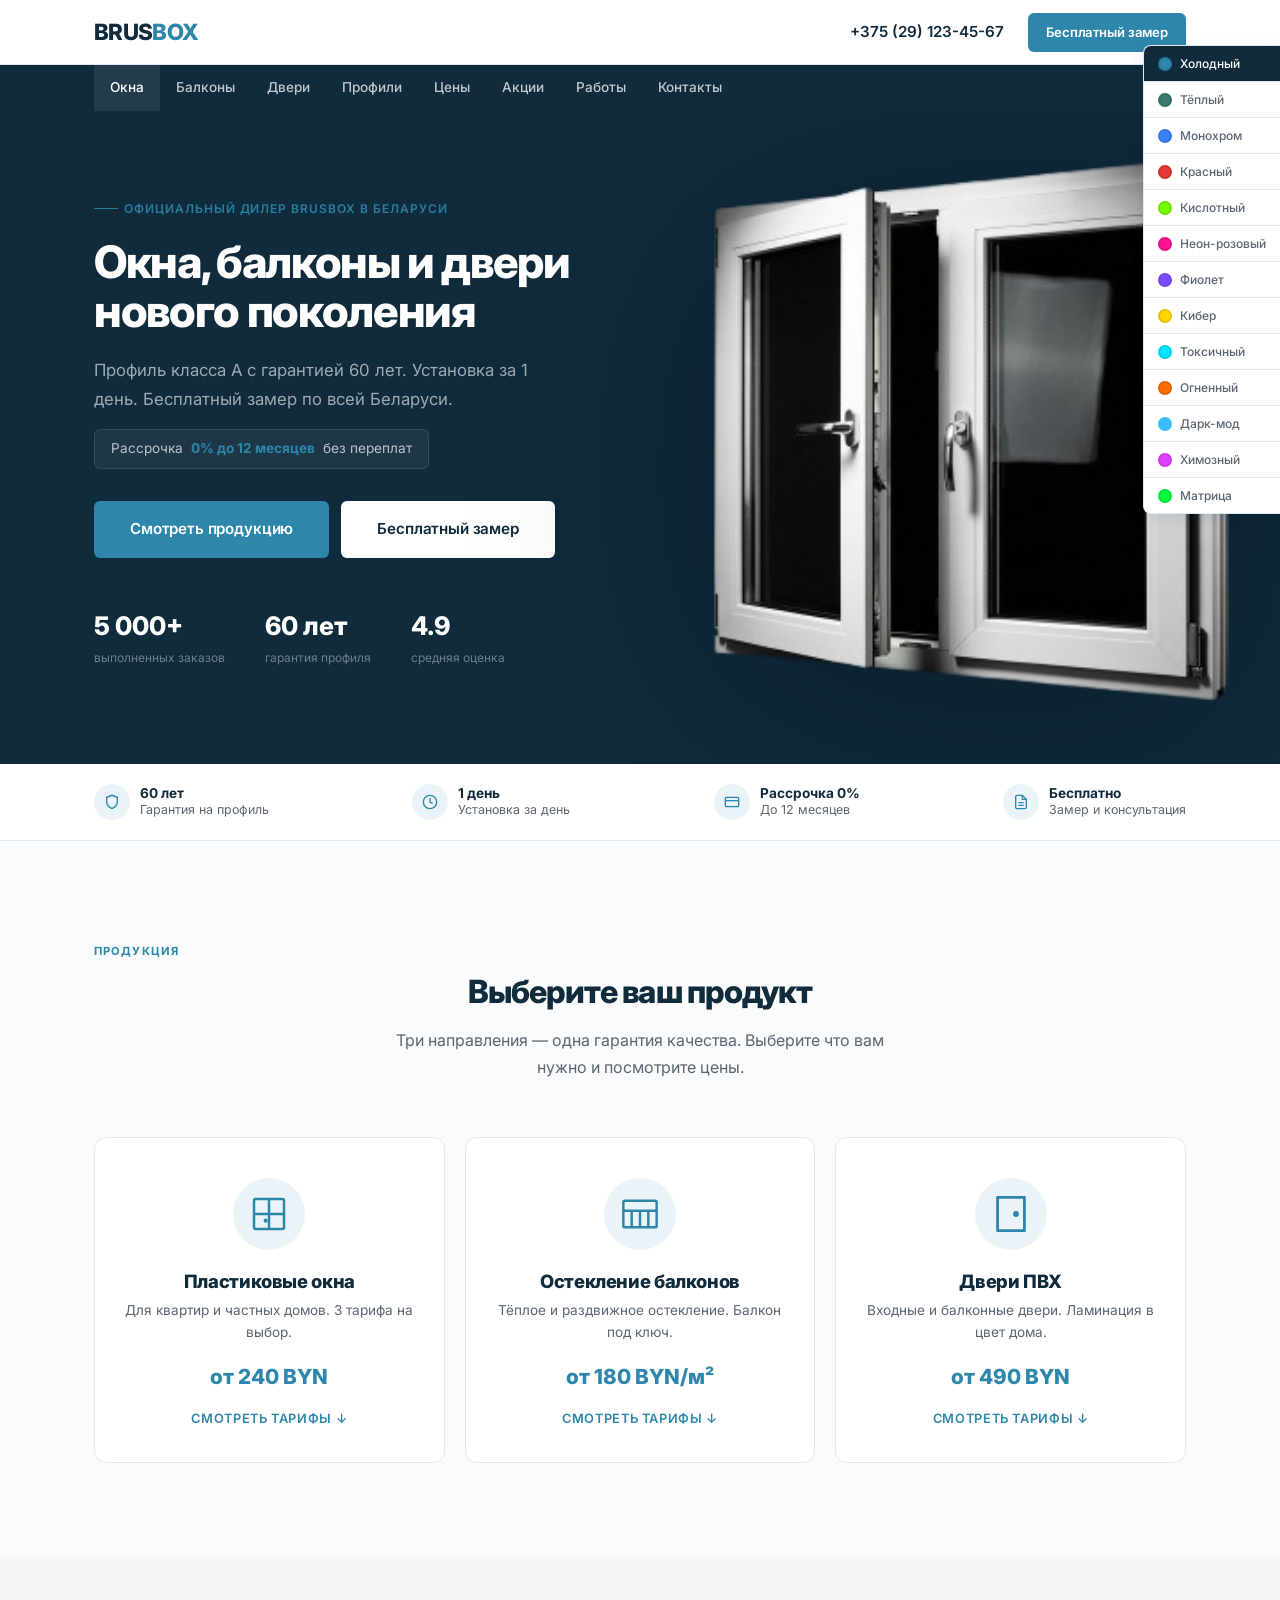
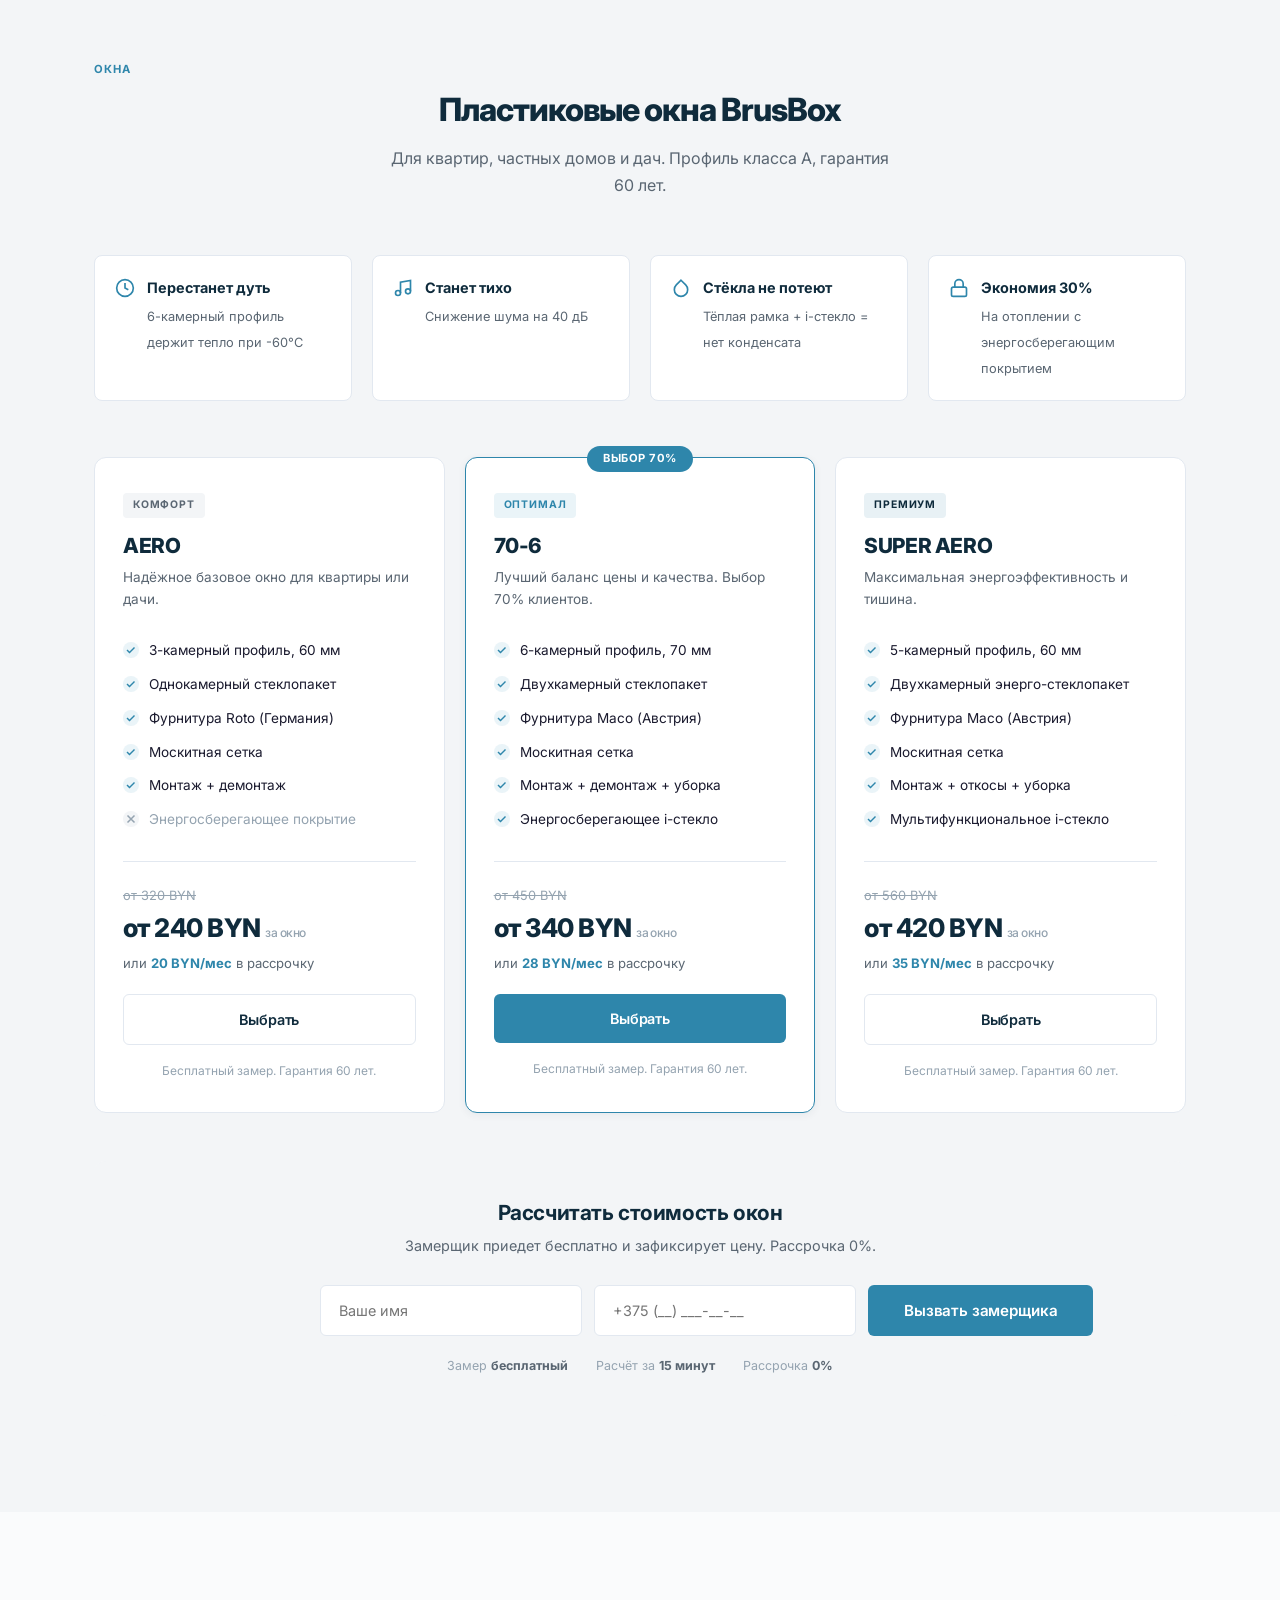
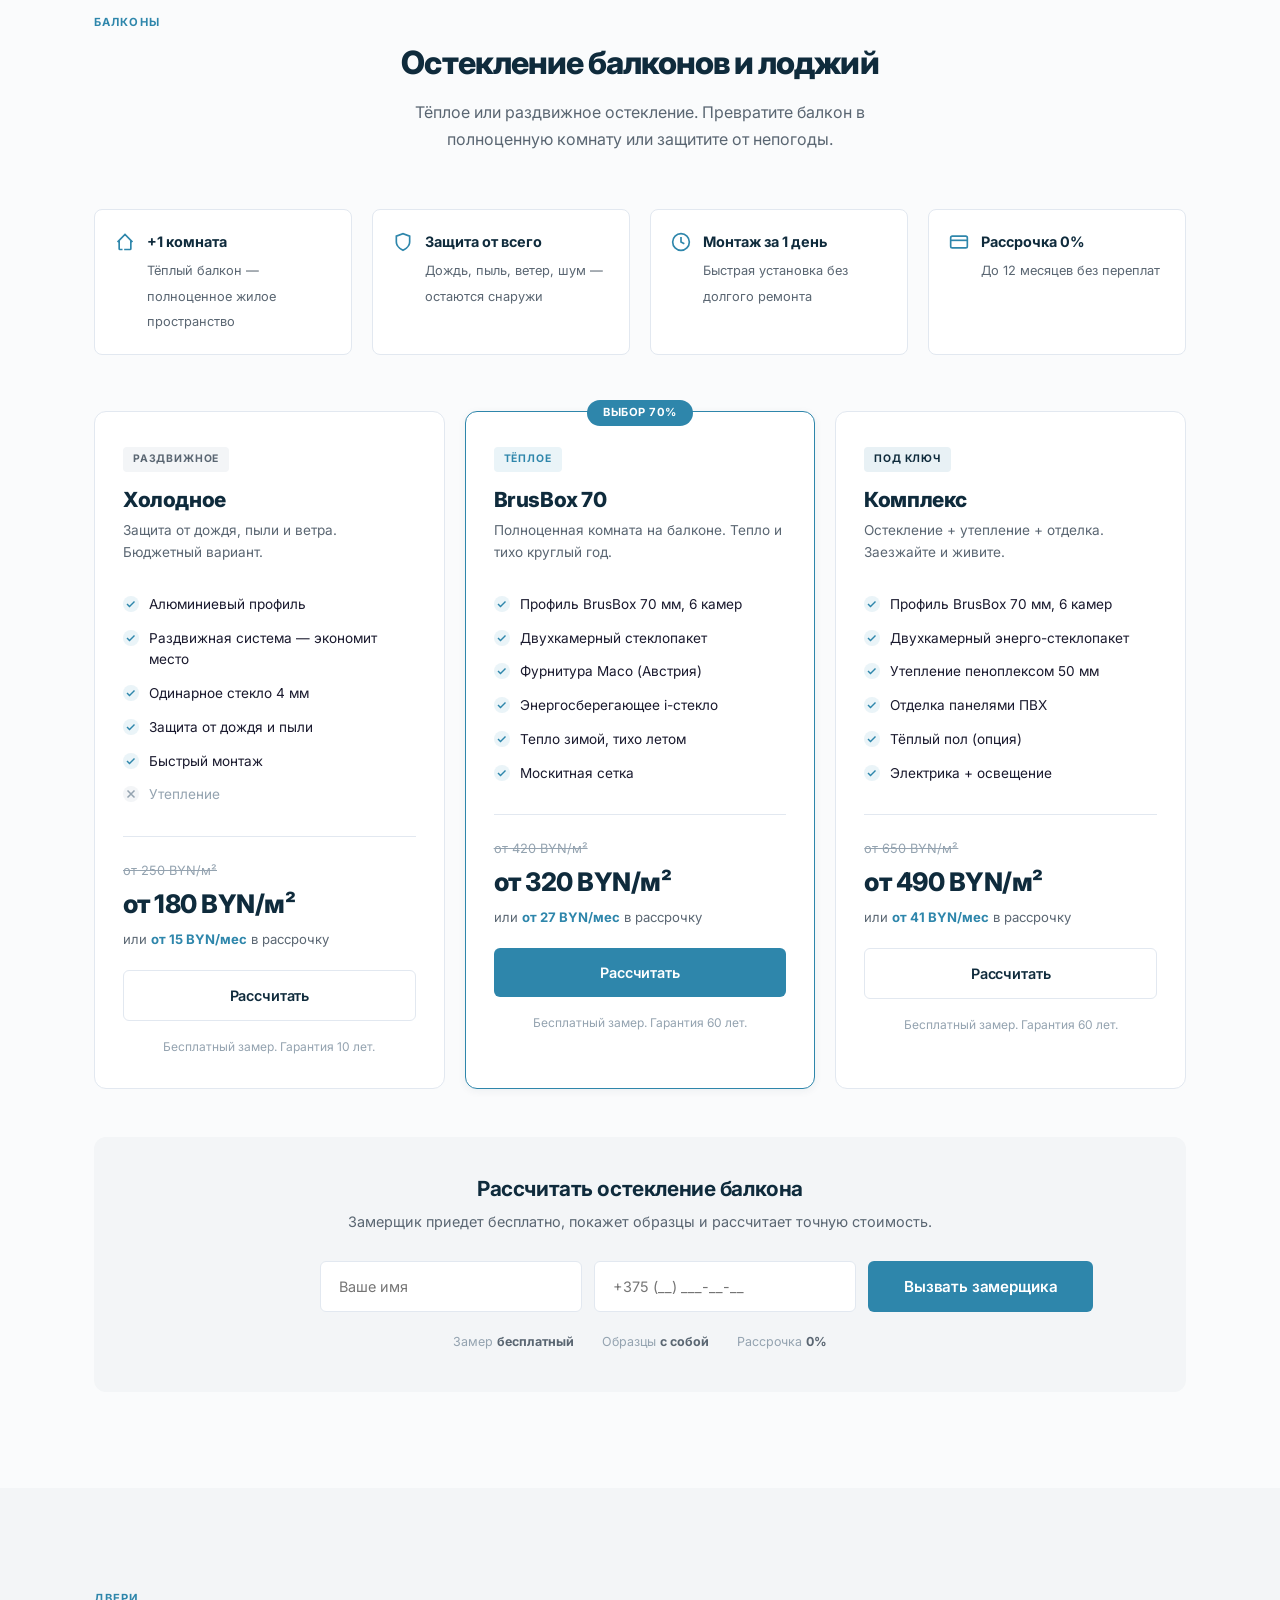
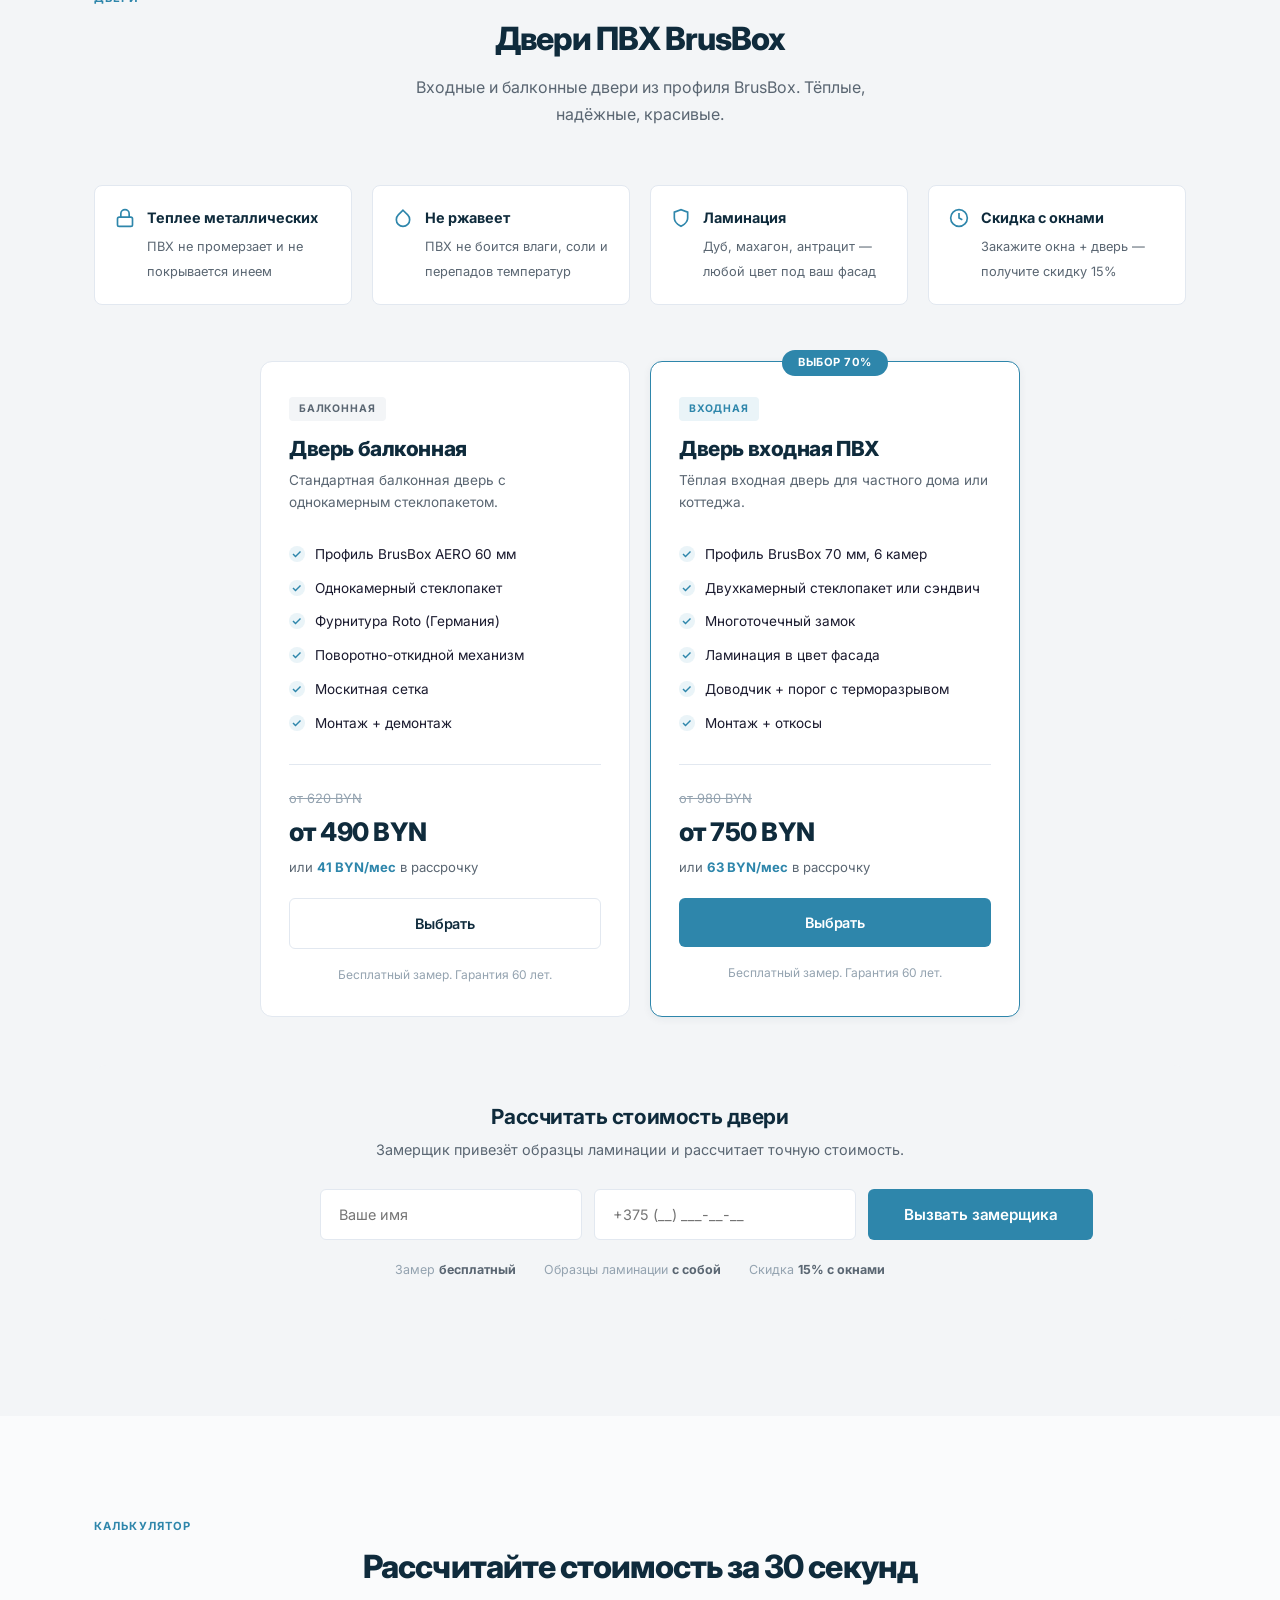
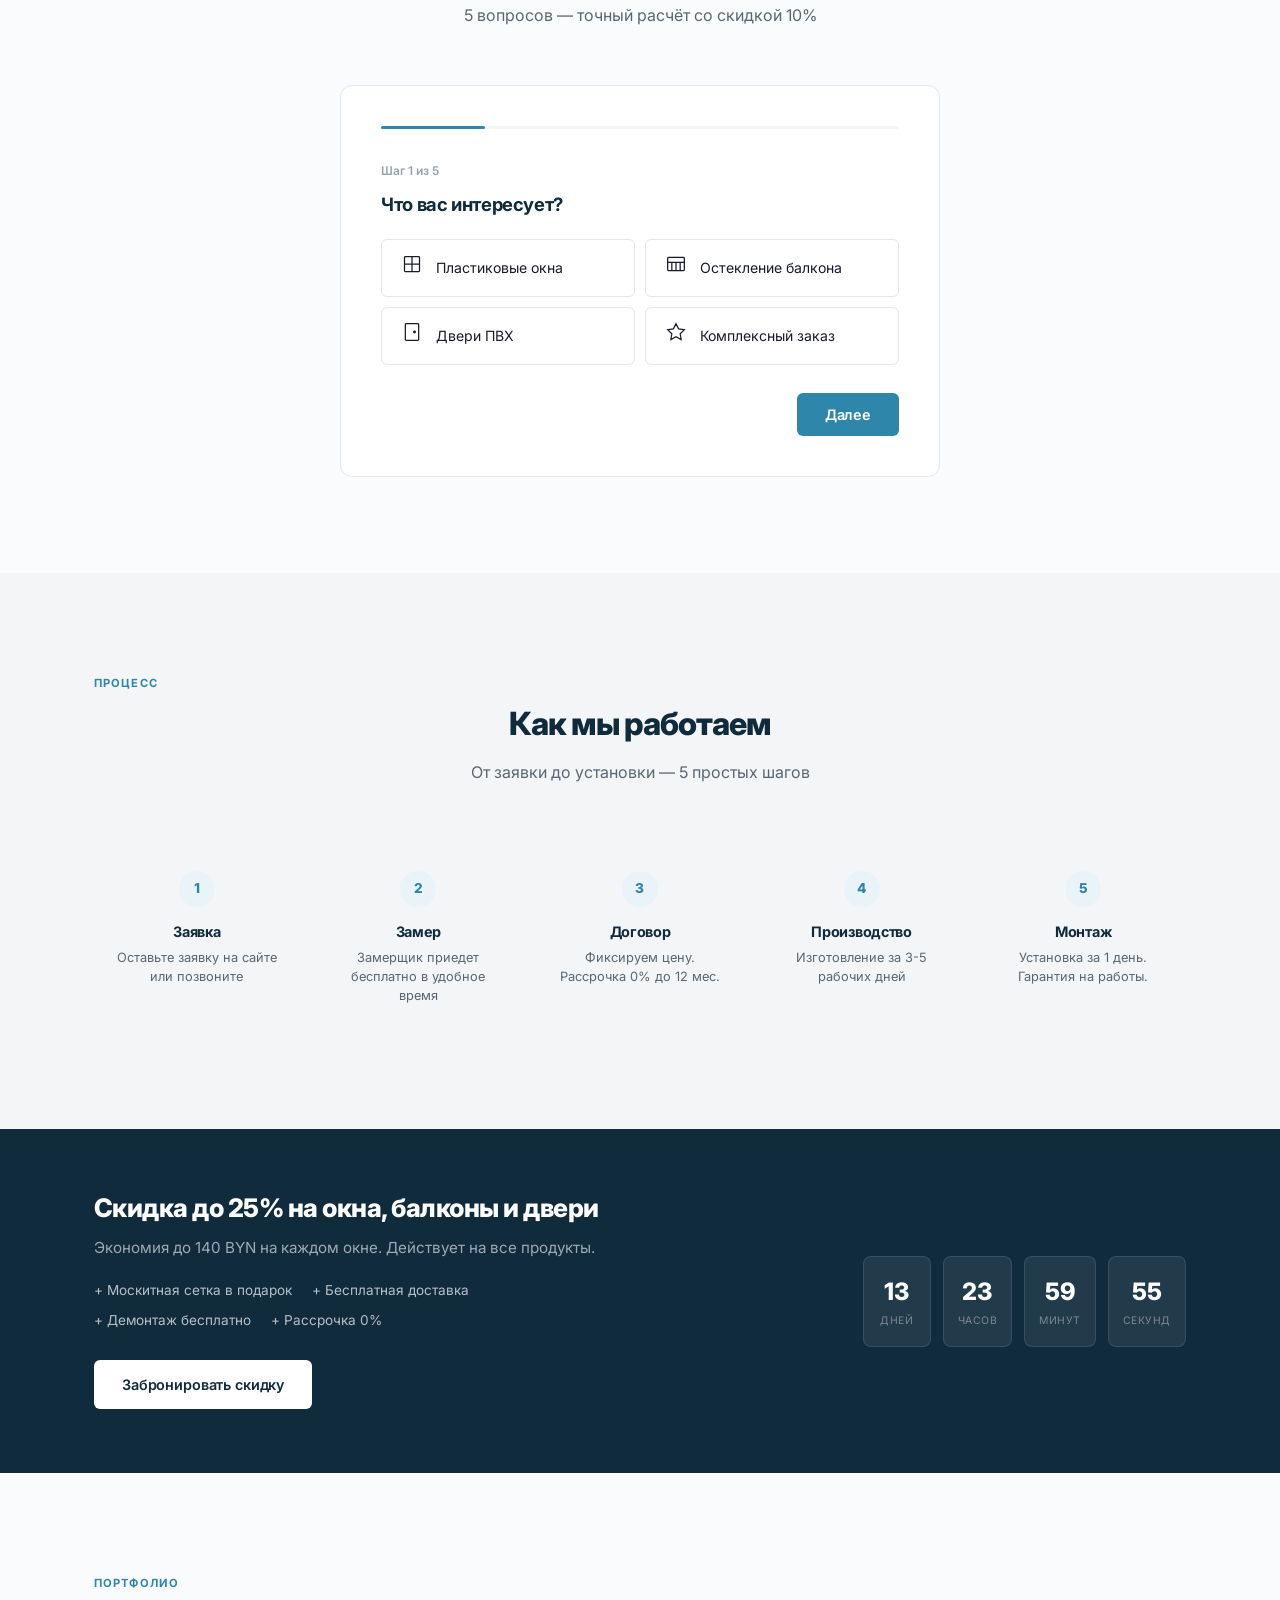
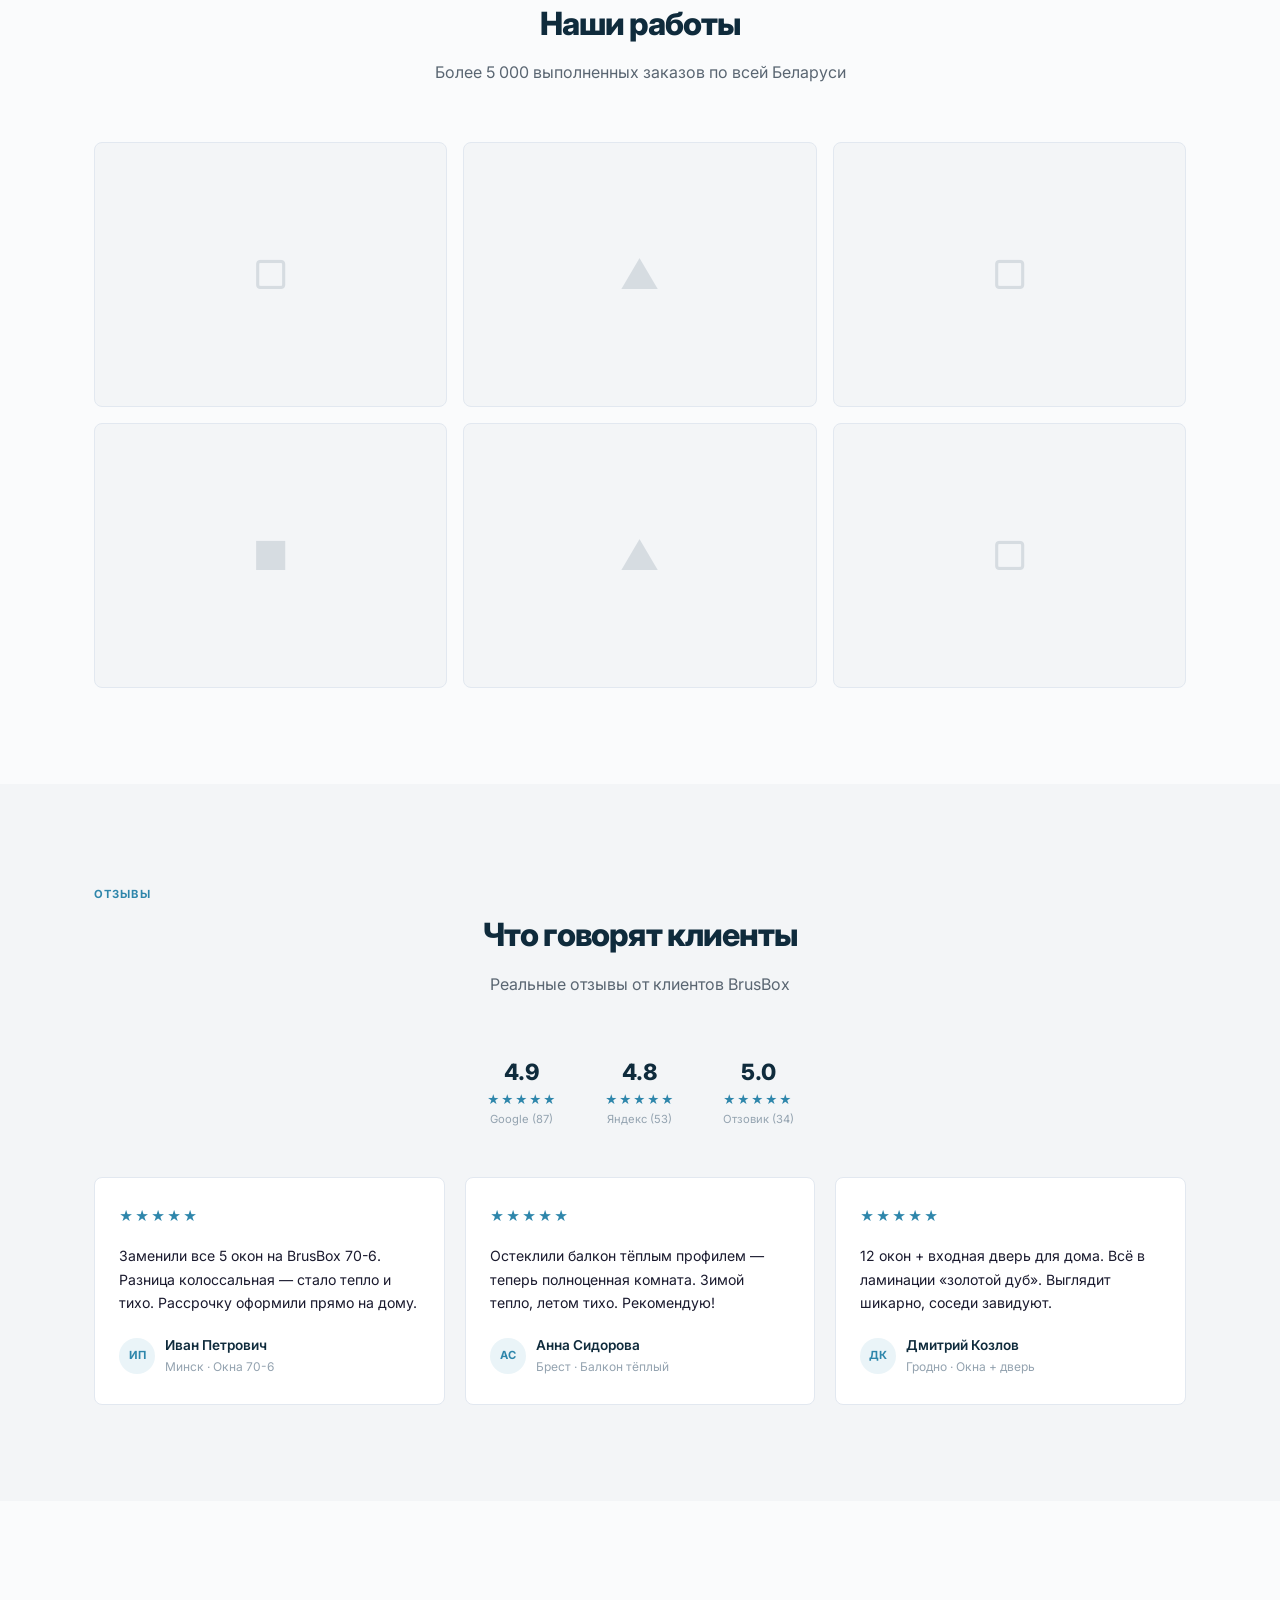
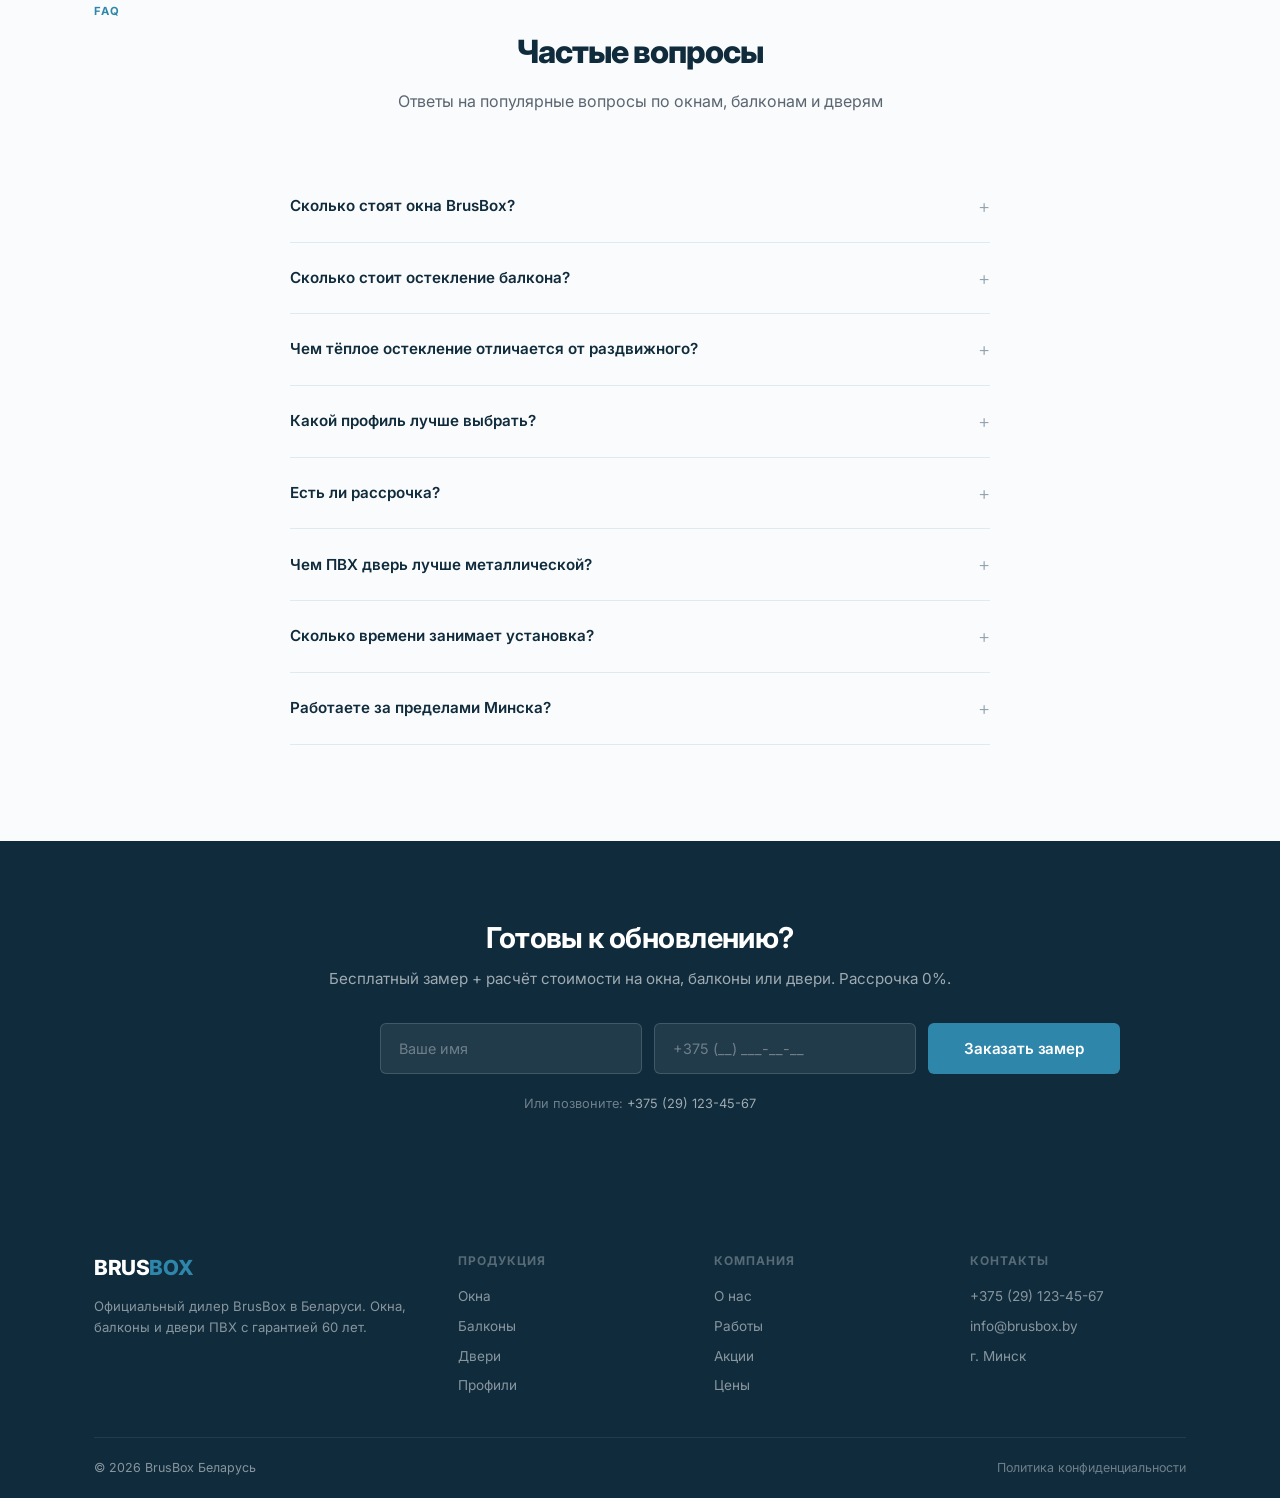
==== commit 38ac840a: "Главная страница: 3 продукта на одном лендинге (окна + балконы + двери) - Hero: общий заголовок на в" ====
--- a/index.html
+++ b/index.html
@@ -3,39 +3,36 @@
 <head>
   <meta charset="UTF-8">
   <meta name="viewport" content="width=device-width, initial-scale=1.0">
-  <meta name="description" content="Окна BrusBox в Беларуси - пластиковые окна от официального дилера. Гарантия 60 лет на профиль. Бесплатный замер. Рассрочка 0%.">
-  <title>Окна BrusBox в Беларуси | Пластиковые окна от дилера - Бесплатный замер</title>
+  <meta name="description" content="BrusBox — окна, балконы и двери ПВХ в Беларуси от официального дилера. Гарантия 60 лет. Рассрочка 0%. Бесплатный замер.">
+  <title>BrusBox — Окна, балконы и двери ПВХ в Беларуси | Рассрочка 0%</title>
   <link rel="preconnect" href="https://fonts.googleapis.com">
   <link href="https://fonts.googleapis.com/css2?family=Inter:wght@400;500;600;700;800&display=swap" rel="stylesheet">
   <link rel="stylesheet" href="css/style.css">
 </head>
-<body>
-
-  <!-- TOP BAR -->
-  <div class="top-bar">
-    <div class="container">
-      <div class="top-bar__left">
-        <span>&#128205; Минск</span>
-        <span>Пн-Пт 9:00-19:00, Сб 10:00-16:00</span>
-      </div>
-      <div class="top-bar__right">
-        <a href="mailto:info@brusbox.by">info@brusbox.by</a>
-        <a href="pages/about.html">О компании</a>
-      </div>
-    </div>
+<body data-theme="cold">
+
+  <!-- THEME SWITCHER -->
+  <div class="theme-switcher" style="overflow-y:auto;max-height:90vh;top:5vh;transform:none;">
+    <button class="theme-switcher__btn active" data-set-theme="cold"><span class="theme-switcher__dot" style="background:#2E86AB;"></span>Холодный</button>
+    <button class="theme-switcher__btn" data-set-theme="warm"><span class="theme-switcher__dot" style="background:#3A7D6E;"></span>Тёплый</button>
+    <button class="theme-switcher__btn" data-set-theme="mono"><span class="theme-switcher__dot" style="background:#3B82F6;"></span>Монохром</button>
+    <button class="theme-switcher__btn" data-set-theme="red"><span class="theme-switcher__dot" style="background:#E53935;"></span>Красный</button>
+    <button class="theme-switcher__btn" data-set-theme="lime"><span class="theme-switcher__dot" style="background:#76FF03;"></span>Кислотный</button>
+    <button class="theme-switcher__btn" data-set-theme="neon-pink"><span class="theme-switcher__dot" style="background:#FF1493;"></span>Неон-розовый</button>
+    <button class="theme-switcher__btn" data-set-theme="violet"><span class="theme-switcher__dot" style="background:#7C4DFF;"></span>Фиолет</button>
+    <button class="theme-switcher__btn" data-set-theme="cyber"><span class="theme-switcher__dot" style="background:#FFD600;"></span>Кибер</button>
+    <button class="theme-switcher__btn" data-set-theme="toxic"><span class="theme-switcher__dot" style="background:#00E5FF;"></span>Токсичный</button>
+    <button class="theme-switcher__btn" data-set-theme="fire"><span class="theme-switcher__dot" style="background:#FF6D00;"></span>Огненный</button>
+    <button class="theme-switcher__btn" data-set-theme="dark"><span class="theme-switcher__dot" style="background:#38BDF8;border-color:#38BDF8;"></span>Дарк-мод</button>
+    <button class="theme-switcher__btn" data-set-theme="rainbow"><span class="theme-switcher__dot" style="background:#E040FB;"></span>Химозный</button>
+    <button class="theme-switcher__btn" data-set-theme="matrix"><span class="theme-switcher__dot" style="background:#00FF41;"></span>Матрица</button>
   </div>
 
   <!-- HEADER -->
   <header class="header">
     <div class="container">
-      <a href="index.html" class="header__logo">
-        BRUS<span>BOX</span>
-      </a>
-      <div class="header__contacts">
-        <div class="header__messengers">
-          <a href="#" title="Viber">Vi</a>
-          <a href="#" title="Telegram">Tg</a>
-        </div>
+      <a href="index.html" class="header__logo">BRUS<span>BOX</span></a>
+      <div class="header__right">
         <a href="tel:+375291234567" class="header__phone">+375 (29) 123-45-67</a>
         <a href="#" class="btn btn--primary btn--sm" onclick="openModal('modal-zamer'); return false;">Бесплатный замер</a>
       </div>
@@ -46,272 +43,500 @@
   <nav class="nav">
     <div class="container">
       <ul class="nav__menu">
-        <li class="nav__item">
-          <a href="pages/okna.html" class="nav__link">Окна <svg viewBox="0 0 12 12"><path d="M2 4l4 4 4-4" fill="none" stroke="currentColor" stroke-width="2"/></svg></a>
-          <div class="nav__dropdown">
-            <a href="pages/okna.html">Все окна</a>
-            <a href="pages/okna-kvartira.html">Окна в квартиру</a>
-            <a href="pages/okna-dom.html">Окна в частный дом</a>
-            <a href="pages/okna-energo.html">Энергосберегающие</a>
-            <a href="pages/okna-cvetnye.html">Цветные / ламинированные</a>
-          </div>
-        </li>
-        <li class="nav__item">
-          <a href="pages/dveri.html" class="nav__link">Двери <svg viewBox="0 0 12 12"><path d="M2 4l4 4 4-4" fill="none" stroke="currentColor" stroke-width="2"/></svg></a>
-          <div class="nav__dropdown">
-            <a href="pages/dveri.html#vhodnye">Входные</a>
-            <a href="pages/dveri.html#balkonnye">Балконные</a>
-            <a href="pages/dveri.html#mezhkomnatnye">Межкомнатные</a>
-          </div>
-        </li>
-        <li class="nav__item">
-          <a href="pages/balkony.html" class="nav__link">Балконы <svg viewBox="0 0 12 12"><path d="M2 4l4 4 4-4" fill="none" stroke="currentColor" stroke-width="2"/></svg></a>
-          <div class="nav__dropdown">
-            <a href="pages/balkony.html#osteklenie">Остекление балконов</a>
-            <a href="pages/balkony.html#lodzhii">Остекление лоджий</a>
-            <a href="pages/balkony.html#ramy">Балконные рамы</a>
-          </div>
-        </li>
-        <li class="nav__item">
-          <a href="pages/profili.html" class="nav__link">Профили BrusBox <svg viewBox="0 0 12 12"><path d="M2 4l4 4 4-4" fill="none" stroke="currentColor" stroke-width="2"/></svg></a>
-          <div class="nav__dropdown">
-            <a href="pages/profili.html#aero">AERO</a>
-            <a href="pages/profili.html#superaero">SUPER AERO</a>
-            <a href="pages/profili.html#60-4">60-4</a>
-            <a href="pages/profili.html#aclass">ACLASS</a>
-            <a href="pages/profili.html#70-6">70-6</a>
-            <a href="pages/profili.html#urban">URBAN</a>
-            <a href="pages/profili.html#glide">GLIDE (раздвижная)</a>
-          </div>
-        </li>
-        <li class="nav__item">
-          <a href="pages/ceny.html" class="nav__link">Цены</a>
-        </li>
-        <li class="nav__item">
-          <a href="pages/akcii.html" class="nav__link">Акции</a>
-        </li>
-        <li class="nav__item">
-          <a href="pages/portfolio.html" class="nav__link">Наши работы</a>
-        </li>
-        <li class="nav__item">
-          <a href="pages/about.html" class="nav__link">О компании</a>
-        </li>
-        <li class="nav__item">
-          <a href="pages/kontakty.html" class="nav__link">Контакты</a>
-        </li>
+        <li class="nav__item"><a href="#section-okna" class="nav__link nav__link--active">Окна</a></li>
+        <li class="nav__item"><a href="#section-balkony" class="nav__link">Балконы</a></li>
+        <li class="nav__item"><a href="#section-dveri" class="nav__link">Двери</a></li>
+        <li class="nav__item"><a href="pages/profili.html" class="nav__link">Профили</a></li>
+        <li class="nav__item"><a href="pages/ceny.html" class="nav__link">Цены</a></li>
+        <li class="nav__item"><a href="pages/akcii.html" class="nav__link">Акции</a></li>
+        <li class="nav__item"><a href="pages/portfolio.html" class="nav__link">Работы</a></li>
+        <li class="nav__item"><a href="pages/kontakty.html" class="nav__link">Контакты</a></li>
       </ul>
-      <button class="nav__burger" aria-label="Меню">
-        <span></span>
-        <span></span>
-        <span></span>
-      </button>
+      <button class="nav__burger" aria-label="Меню"><span></span><span></span><span></span></button>
     </div>
   </nav>
 
-  <!-- HERO -->
+  <!-- 1. HERO -->
   <section class="hero">
     <div class="container">
       <div class="hero__content">
-        <div class="hero__badge">Официальный дилер BrusBox в Беларуси</div>
-        <h1 class="hero__title">Окна <span>BrusBox</span> &mdash; тепло и тишина в&nbsp;вашем доме</h1>
-        <p class="hero__text">Гарантия 60 лет на профиль. Рассрочка без переплат. Бесплатный замер и установка по всей Беларуси.</p>
-        <div class="hero__buttons">
-          <a href="#quiz" class="btn btn--primary btn--lg">Рассчитать стоимость</a>
+        <div class="hero__label">Официальный дилер BrusBox в Беларуси</div>
+        <h1 class="hero__title">Окна, балконы и двери<br>нового поколения</h1>
+        <p class="hero__text">Профиль класса А с гарантией 60 лет. Установка за 1 день. Бесплатный замер по всей Беларуси.</p>
+        <div class="hero__note">
+          Рассрочка <strong>0% до 12 месяцев</strong> без переплат
+        </div>
+        <div class="hero__actions">
+          <a href="#products" class="btn btn--primary btn--lg">Смотреть продукцию</a>
           <a href="#" class="btn btn--white btn--lg" onclick="openModal('modal-zamer'); return false;">Бесплатный замер</a>
         </div>
-        <div class="hero__stats">
-          <div class="hero__stat">
-            <div class="hero__stat-value">5 000+</div>
-            <div class="hero__stat-label">установленных окон</div>
-          </div>
-          <div class="hero__stat">
-            <div class="hero__stat-value">60 лет</div>
-            <div class="hero__stat-label">гарантия на профиль</div>
-          </div>
-          <div class="hero__stat">
-            <div class="hero__stat-value">0%</div>
-            <div class="hero__stat-label">рассрочка</div>
+        <div class="hero__metrics">
+          <div>
+            <div class="hero__metric-value">5 000+</div>
+            <div class="hero__metric-label">выполненных заказов</div>
+          </div>
+          <div>
+            <div class="hero__metric-value">60 лет</div>
+            <div class="hero__metric-label">гарантия профиля</div>
+          </div>
+          <div>
+            <div class="hero__metric-value">4.9</div>
+            <div class="hero__metric-label">средняя оценка</div>
           </div>
         </div>
       </div>
       <div class="hero__visual">
-        <div class="hero__window">
-          <div class="hero__window-sky"></div>
-          <div class="hero__window-handle"></div>
-        </div>
-      </div>
-    </div>
-  </section>
-
-  <!-- TRUST BAR -->
-  <section class="trust-bar">
-    <div class="container">
-      <div class="trust-item">
-        <div class="trust-item__icon">&#128737;</div>
-        <div class="trust-item__text">
-          <div class="trust-item__value">60 лет</div>
-          Гарантия на профиль
-        </div>
-      </div>
-      <div class="trust-item">
-        <div class="trust-item__icon">&#9881;</div>
-        <div class="trust-item__text">
-          <div class="trust-item__value">7 систем</div>
-          Профильных систем
-        </div>
-      </div>
-      <div class="trust-item">
-        <div class="trust-item__icon">&#128176;</div>
-        <div class="trust-item__text">
-          <div class="trust-item__value">Рассрочка 0%</div>
-          До 12 месяцев
-        </div>
-      </div>
-      <div class="trust-item">
-        <div class="trust-item__icon">&#128207;</div>
-        <div class="trust-item__text">
-          <div class="trust-item__value">Бесплатно</div>
-          Замер и консультация
-        </div>
-      </div>
-      <div class="trust-item">
-        <div class="trust-item__icon">&#11088;</div>
-        <div class="trust-item__text">
-          <div class="trust-item__value">4.9 / 5</div>
-          Средняя оценка
-        </div>
-      </div>
-    </div>
-  </section>
-
-  <!-- QUIZ -->
-  <section class="quiz" id="quiz">
-    <div class="container">
+        <img src="img/главный экран.png" alt="Пластиковое окно BrusBox" class="hero__photo">
+      </div>
+    </div>
+  </section>
+
+  <!-- TRUST -->
+  <section class="trust-strip">
+    <div class="container">
+      <div class="trust-strip__item">
+        <div class="trust-strip__icon"><svg width="16" height="16" viewBox="0 0 24 24" fill="none" stroke="currentColor" stroke-width="2"><path d="M12 22s8-4 8-10V5l-8-3-8 3v7c0 6 8 10 8 10z"/></svg></div>
+        <div class="trust-strip__text"><strong>60 лет</strong>Гарантия на профиль</div>
+      </div>
+      <div class="trust-strip__item">
+        <div class="trust-strip__icon"><svg width="16" height="16" viewBox="0 0 24 24" fill="none" stroke="currentColor" stroke-width="2"><circle cx="12" cy="12" r="10"/><path d="M12 6v6l4 2"/></svg></div>
+        <div class="trust-strip__text"><strong>1 день</strong>Установка за день</div>
+      </div>
+      <div class="trust-strip__item">
+        <div class="trust-strip__icon"><svg width="16" height="16" viewBox="0 0 24 24" fill="none" stroke="currentColor" stroke-width="2"><rect x="2" y="5" width="20" height="14" rx="2"/><path d="M2 10h20"/></svg></div>
+        <div class="trust-strip__text"><strong>Рассрочка 0%</strong>До 12 месяцев</div>
+      </div>
+      <div class="trust-strip__item">
+        <div class="trust-strip__icon"><svg width="16" height="16" viewBox="0 0 24 24" fill="none" stroke="currentColor" stroke-width="2"><path d="M14 2H6a2 2 0 00-2 2v16a2 2 0 002 2h12a2 2 0 002-2V8z"/><path d="M14 2v6h6M16 13H8m8 4H8"/></svg></div>
+        <div class="trust-strip__text"><strong>Бесплатно</strong>Замер и консультация</div>
+      </div>
+    </div>
+  </section>
+
+  <!-- 2. ПРОДУКЦИЯ — 3 карточки-навигатора -->
+  <section class="section" id="products">
+    <div class="container">
+      <div class="section-label" style="text-align:center;">Продукция</div>
+      <h2 class="section-title">Выберите ваш продукт</h2>
+      <p class="section-desc">Три направления — одна гарантия качества. Выберите что вам нужно и посмотрите цены.</p>
+      <div class="products-nav">
+        <a href="#section-okna" class="product-nav-card">
+          <div class="product-nav-card__icon">
+            <svg width="40" height="40" viewBox="0 0 24 24" fill="none" stroke="currentColor" stroke-width="1.5"><rect x="3" y="3" width="18" height="18" rx="1"/><path d="M12 3v18M3 12h18"/><circle cx="10" cy="16" r="0.5" fill="currentColor"/></svg>
+          </div>
+          <h3 class="product-nav-card__title">Пластиковые окна</h3>
+          <p class="product-nav-card__desc">Для квартир и частных домов. 3 тарифа на выбор.</p>
+          <div class="product-nav-card__price">от 240 BYN</div>
+          <span class="product-nav-card__link">Смотреть тарифы &#8595;</span>
+        </a>
+        <a href="#section-balkony" class="product-nav-card">
+          <div class="product-nav-card__icon">
+            <svg width="40" height="40" viewBox="0 0 24 24" fill="none" stroke="currentColor" stroke-width="1.5"><rect x="2" y="4" width="20" height="16" rx="1"/><path d="M2 10h20"/><path d="M7 10v10M12 10v10M17 10v10"/></svg>
+          </div>
+          <h3 class="product-nav-card__title">Остекление балконов</h3>
+          <p class="product-nav-card__desc">Тёплое и раздвижное остекление. Балкон под ключ.</p>
+          <div class="product-nav-card__price">от 180 BYN/м²</div>
+          <span class="product-nav-card__link">Смотреть тарифы &#8595;</span>
+        </a>
+        <a href="#section-dveri" class="product-nav-card">
+          <div class="product-nav-card__icon">
+            <svg width="40" height="40" viewBox="0 0 24 24" fill="none" stroke="currentColor" stroke-width="1.5"><rect x="4" y="2" width="16" height="20" rx="1"/><circle cx="15" cy="12" r="1" fill="currentColor"/><path d="M4 2h16v20H4z"/></svg>
+          </div>
+          <h3 class="product-nav-card__title">Двери ПВХ</h3>
+          <p class="product-nav-card__desc">Входные и балконные двери. Ламинация в цвет дома.</p>
+          <div class="product-nav-card__price">от 490 BYN</div>
+          <span class="product-nav-card__link">Смотреть тарифы &#8595;</span>
+        </a>
+      </div>
+    </div>
+  </section>
+
+  <!-- ============================================ -->
+  <!-- 3. СЕКЦИЯ ОКНА -->
+  <!-- ============================================ -->
+  <section class="product-section section--alt" id="section-okna">
+    <div class="container">
+      <div class="section-label" style="text-align:center;">Окна</div>
+      <h2 class="section-title">Пластиковые окна BrusBox</h2>
+      <p class="section-desc">Для квартир, частных домов и дач. Профиль класса А, гарантия 60 лет.</p>
+
+      <!-- Преимущества окон -->
+      <div class="product-features">
+        <div class="product-feature">
+          <svg width="20" height="20" viewBox="0 0 24 24" fill="none" stroke="currentColor" stroke-width="2"><path d="M12 2a10 10 0 0110 10c0 5.52-4.48 10-10 10S2 17.52 2 12 6.48 2 12 2z"/><path d="M12 6v6l4 2"/></svg>
+          <div><strong>Перестанет дуть</strong><span>6-камерный профиль держит тепло при -60°C</span></div>
+        </div>
+        <div class="product-feature">
+          <svg width="20" height="20" viewBox="0 0 24 24" fill="none" stroke="currentColor" stroke-width="2"><path d="M9 18V5l12-2v13"/><circle cx="6" cy="18" r="3"/><circle cx="18" cy="16" r="3"/></svg>
+          <div><strong>Станет тихо</strong><span>Снижение шума на 40 дБ</span></div>
+        </div>
+        <div class="product-feature">
+          <svg width="20" height="20" viewBox="0 0 24 24" fill="none" stroke="currentColor" stroke-width="2"><path d="M12 2.69l5.66 5.66a8 8 0 11-11.31 0z"/></svg>
+          <div><strong>Стёкла не потеют</strong><span>Тёплая рамка + i-стекло = нет конденсата</span></div>
+        </div>
+        <div class="product-feature">
+          <svg width="20" height="20" viewBox="0 0 24 24" fill="none" stroke="currentColor" stroke-width="2"><rect x="3" y="11" width="18" height="11" rx="2"/><path d="M7 11V7a5 5 0 0110 0v4"/></svg>
+          <div><strong>Экономия 30%</strong><span>На отоплении с энергосберегающим покрытием</span></div>
+        </div>
+      </div>
+
+      <!-- Тарифы окон -->
+      <div class="tariffs__grid">
+        <div class="tariff-card">
+          <div class="tariff-card__tag tariff-card__tag--eco">Комфорт</div>
+          <h3 class="tariff-card__name">AERO</h3>
+          <p class="tariff-card__desc">Надёжное базовое окно для квартиры или дачи.</p>
+          <div class="tariff-card__features">
+            <div class="tariff-card__feature">3-камерный профиль, 60 мм</div>
+            <div class="tariff-card__feature">Однокамерный стеклопакет</div>
+            <div class="tariff-card__feature">Фурнитура Roto (Германия)</div>
+            <div class="tariff-card__feature">Москитная сетка</div>
+            <div class="tariff-card__feature">Монтаж + демонтаж</div>
+            <div class="tariff-card__feature tariff-card__feature--na">Энергосберегающее покрытие</div>
+          </div>
+          <div class="tariff-card__pricing">
+            <div class="tariff-card__old-price">от 320 BYN</div>
+            <div class="tariff-card__price">от 240 BYN <small>за окно</small></div>
+            <div class="tariff-card__installment">или <strong>20 BYN/мес</strong> в рассрочку</div>
+          </div>
+          <div class="tariff-card__cta"><a href="#form-okna" class="btn btn--outline btn--full">Выбрать</a></div>
+          <p class="tariff-card__note">Бесплатный замер. Гарантия 60 лет.</p>
+        </div>
+
+        <div class="tariff-card tariff-card--popular">
+          <div class="tariff-card__tag tariff-card__tag--std">Оптимал</div>
+          <h3 class="tariff-card__name">70-6</h3>
+          <p class="tariff-card__desc">Лучший баланс цены и качества. Выбор 70% клиентов.</p>
+          <div class="tariff-card__features">
+            <div class="tariff-card__feature">6-камерный профиль, 70 мм</div>
+            <div class="tariff-card__feature">Двухкамерный стеклопакет</div>
+            <div class="tariff-card__feature">Фурнитура Maco (Австрия)</div>
+            <div class="tariff-card__feature">Москитная сетка</div>
+            <div class="tariff-card__feature">Монтаж + демонтаж + уборка</div>
+            <div class="tariff-card__feature">Энергосберегающее i-стекло</div>
+          </div>
+          <div class="tariff-card__pricing">
+            <div class="tariff-card__old-price">от 450 BYN</div>
+            <div class="tariff-card__price">от 340 BYN <small>за окно</small></div>
+            <div class="tariff-card__installment">или <strong>28 BYN/мес</strong> в рассрочку</div>
+          </div>
+          <div class="tariff-card__cta"><a href="#form-okna" class="btn btn--primary btn--full">Выбрать</a></div>
+          <p class="tariff-card__note">Бесплатный замер. Гарантия 60 лет.</p>
+        </div>
+
+        <div class="tariff-card">
+          <div class="tariff-card__tag tariff-card__tag--pro">Премиум</div>
+          <h3 class="tariff-card__name">SUPER AERO</h3>
+          <p class="tariff-card__desc">Максимальная энергоэффективность и тишина.</p>
+          <div class="tariff-card__features">
+            <div class="tariff-card__feature">5-камерный профиль, 60 мм</div>
+            <div class="tariff-card__feature">Двухкамерный энерго-стеклопакет</div>
+            <div class="tariff-card__feature">Фурнитура Maco (Австрия)</div>
+            <div class="tariff-card__feature">Москитная сетка</div>
+            <div class="tariff-card__feature">Монтаж + откосы + уборка</div>
+            <div class="tariff-card__feature">Мультифункциональное i-стекло</div>
+          </div>
+          <div class="tariff-card__pricing">
+            <div class="tariff-card__old-price">от 560 BYN</div>
+            <div class="tariff-card__price">от 420 BYN <small>за окно</small></div>
+            <div class="tariff-card__installment">или <strong>35 BYN/мес</strong> в рассрочку</div>
+          </div>
+          <div class="tariff-card__cta"><a href="#form-okna" class="btn btn--outline btn--full">Выбрать</a></div>
+          <p class="tariff-card__note">Бесплатный замер. Гарантия 60 лет.</p>
+        </div>
+      </div>
+
+      <!-- Форма окна -->
+      <div class="tariff-form" id="form-okna">
+        <h3 class="tariff-form__title">Рассчитать стоимость окон</h3>
+        <p class="tariff-form__desc">Замерщик приедет бесплатно и зафиксирует цену. Рассрочка 0%.</p>
+        <form data-form="okna">
+          <div class="tariff-form__row">
+            <input type="text" name="name" class="tariff-form__input" placeholder="Ваше имя" required>
+            <input type="tel" name="phone" class="tariff-form__input" placeholder="+375 (__) ___-__-__" required>
+            <button type="submit" class="btn btn--primary btn--lg">Вызвать замерщика</button>
+          </div>
+        </form>
+        <div class="tariff-form__hints">
+          <div class="tariff-form__hint">Замер <strong>бесплатный</strong></div>
+          <div class="tariff-form__hint">Расчёт за <strong>15 минут</strong></div>
+          <div class="tariff-form__hint">Рассрочка <strong>0%</strong></div>
+        </div>
+      </div>
+    </div>
+  </section>
+
+  <!-- ============================================ -->
+  <!-- 4. СЕКЦИЯ БАЛКОНЫ -->
+  <!-- ============================================ -->
+  <section class="product-section" id="section-balkony">
+    <div class="container">
+      <div class="section-label" style="text-align:center;">Балконы</div>
+      <h2 class="section-title">Остекление балконов и лоджий</h2>
+      <p class="section-desc">Тёплое или раздвижное остекление. Превратите балкон в полноценную комнату или защитите от непогоды.</p>
+
+      <!-- Преимущества балконов -->
+      <div class="product-features">
+        <div class="product-feature">
+          <svg width="20" height="20" viewBox="0 0 24 24" fill="none" stroke="currentColor" stroke-width="2"><path d="M3 12l2-2m0 0l7-7 7 7M5 10v10a1 1 0 001 1h3m10-11l2 2m-2-2v10a1 1 0 01-1 1h-3m-4 0h4"/></svg>
+          <div><strong>+1 комната</strong><span>Тёплый балкон — полноценное жилое пространство</span></div>
+        </div>
+        <div class="product-feature">
+          <svg width="20" height="20" viewBox="0 0 24 24" fill="none" stroke="currentColor" stroke-width="2"><path d="M12 22s8-4 8-10V5l-8-3-8 3v7c0 6 8 10 8 10z"/></svg>
+          <div><strong>Защита от всего</strong><span>Дождь, пыль, ветер, шум — остаются снаружи</span></div>
+        </div>
+        <div class="product-feature">
+          <svg width="20" height="20" viewBox="0 0 24 24" fill="none" stroke="currentColor" stroke-width="2"><circle cx="12" cy="12" r="10"/><path d="M12 6v6l4 2"/></svg>
+          <div><strong>Монтаж за 1 день</strong><span>Быстрая установка без долгого ремонта</span></div>
+        </div>
+        <div class="product-feature">
+          <svg width="20" height="20" viewBox="0 0 24 24" fill="none" stroke="currentColor" stroke-width="2"><rect x="2" y="5" width="20" height="14" rx="2"/><path d="M2 10h20"/></svg>
+          <div><strong>Рассрочка 0%</strong><span>До 12 месяцев без переплат</span></div>
+        </div>
+      </div>
+
+      <!-- Тарифы балконов -->
+      <div class="tariffs__grid">
+        <!-- Раздвижное -->
+        <div class="tariff-card">
+          <div class="tariff-card__tag tariff-card__tag--eco">Раздвижное</div>
+          <h3 class="tariff-card__name">Холодное</h3>
+          <p class="tariff-card__desc">Защита от дождя, пыли и ветра. Бюджетный вариант.</p>
+          <div class="tariff-card__features">
+            <div class="tariff-card__feature">Алюминиевый профиль</div>
+            <div class="tariff-card__feature">Раздвижная система — экономит место</div>
+            <div class="tariff-card__feature">Одинарное стекло 4 мм</div>
+            <div class="tariff-card__feature">Защита от дождя и пыли</div>
+            <div class="tariff-card__feature">Быстрый монтаж</div>
+            <div class="tariff-card__feature tariff-card__feature--na">Утепление</div>
+          </div>
+          <div class="tariff-card__pricing">
+            <div class="tariff-card__old-price">от 250 BYN/м²</div>
+            <div class="tariff-card__price">от 180 BYN/м²</div>
+            <div class="tariff-card__installment">или <strong>от 15 BYN/мес</strong> в рассрочку</div>
+          </div>
+          <div class="tariff-card__cta"><a href="#form-balkony" class="btn btn--outline btn--full">Рассчитать</a></div>
+          <p class="tariff-card__note">Бесплатный замер. Гарантия 10 лет.</p>
+        </div>
+
+        <!-- Тёплое -->
+        <div class="tariff-card tariff-card--popular">
+          <div class="tariff-card__tag tariff-card__tag--std">Тёплое</div>
+          <h3 class="tariff-card__name">BrusBox 70</h3>
+          <p class="tariff-card__desc">Полноценная комната на балконе. Тепло и тихо круглый год.</p>
+          <div class="tariff-card__features">
+            <div class="tariff-card__feature">Профиль BrusBox 70 мм, 6 камер</div>
+            <div class="tariff-card__feature">Двухкамерный стеклопакет</div>
+            <div class="tariff-card__feature">Фурнитура Maco (Австрия)</div>
+            <div class="tariff-card__feature">Энергосберегающее i-стекло</div>
+            <div class="tariff-card__feature">Тепло зимой, тихо летом</div>
+            <div class="tariff-card__feature">Москитная сетка</div>
+          </div>
+          <div class="tariff-card__pricing">
+            <div class="tariff-card__old-price">от 420 BYN/м²</div>
+            <div class="tariff-card__price">от 320 BYN/м²</div>
+            <div class="tariff-card__installment">или <strong>от 27 BYN/мес</strong> в рассрочку</div>
+          </div>
+          <div class="tariff-card__cta"><a href="#form-balkony" class="btn btn--primary btn--full">Рассчитать</a></div>
+          <p class="tariff-card__note">Бесплатный замер. Гарантия 60 лет.</p>
+        </div>
+
+        <!-- Под ключ -->
+        <div class="tariff-card">
+          <div class="tariff-card__tag tariff-card__tag--pro">Под ключ</div>
+          <h3 class="tariff-card__name">Комплекс</h3>
+          <p class="tariff-card__desc">Остекление + утепление + отделка. Заезжайте и живите.</p>
+          <div class="tariff-card__features">
+            <div class="tariff-card__feature">Профиль BrusBox 70 мм, 6 камер</div>
+            <div class="tariff-card__feature">Двухкамерный энерго-стеклопакет</div>
+            <div class="tariff-card__feature">Утепление пеноплексом 50 мм</div>
+            <div class="tariff-card__feature">Отделка панелями ПВХ</div>
+            <div class="tariff-card__feature">Тёплый пол (опция)</div>
+            <div class="tariff-card__feature">Электрика + освещение</div>
+          </div>
+          <div class="tariff-card__pricing">
+            <div class="tariff-card__old-price">от 650 BYN/м²</div>
+            <div class="tariff-card__price">от 490 BYN/м²</div>
+            <div class="tariff-card__installment">или <strong>от 41 BYN/мес</strong> в рассрочку</div>
+          </div>
+          <div class="tariff-card__cta"><a href="#form-balkony" class="btn btn--outline btn--full">Рассчитать</a></div>
+          <p class="tariff-card__note">Бесплатный замер. Гарантия 60 лет.</p>
+        </div>
+      </div>
+
+      <!-- Форма балконы -->
+      <div class="tariff-form" id="form-balkony">
+        <h3 class="tariff-form__title">Рассчитать остекление балкона</h3>
+        <p class="tariff-form__desc">Замерщик приедет бесплатно, покажет образцы и рассчитает точную стоимость.</p>
+        <form data-form="balkony">
+          <div class="tariff-form__row">
+            <input type="text" name="name" class="tariff-form__input" placeholder="Ваше имя" required>
+            <input type="tel" name="phone" class="tariff-form__input" placeholder="+375 (__) ___-__-__" required>
+            <button type="submit" class="btn btn--primary btn--lg">Вызвать замерщика</button>
+          </div>
+        </form>
+        <div class="tariff-form__hints">
+          <div class="tariff-form__hint">Замер <strong>бесплатный</strong></div>
+          <div class="tariff-form__hint">Образцы <strong>с собой</strong></div>
+          <div class="tariff-form__hint">Рассрочка <strong>0%</strong></div>
+        </div>
+      </div>
+    </div>
+  </section>
+
+  <!-- ============================================ -->
+  <!-- 5. СЕКЦИЯ ДВЕРИ -->
+  <!-- ============================================ -->
+  <section class="product-section section--alt" id="section-dveri">
+    <div class="container">
+      <div class="section-label" style="text-align:center;">Двери</div>
+      <h2 class="section-title">Двери ПВХ BrusBox</h2>
+      <p class="section-desc">Входные и балконные двери из профиля BrusBox. Тёплые, надёжные, красивые.</p>
+
+      <!-- Преимущества дверей -->
+      <div class="product-features">
+        <div class="product-feature">
+          <svg width="20" height="20" viewBox="0 0 24 24" fill="none" stroke="currentColor" stroke-width="2"><rect x="3" y="11" width="18" height="11" rx="2"/><path d="M7 11V7a5 5 0 0110 0v4"/></svg>
+          <div><strong>Теплее металлических</strong><span>ПВХ не промерзает и не покрывается инеем</span></div>
+        </div>
+        <div class="product-feature">
+          <svg width="20" height="20" viewBox="0 0 24 24" fill="none" stroke="currentColor" stroke-width="2"><path d="M12 2.69l5.66 5.66a8 8 0 11-11.31 0z"/></svg>
+          <div><strong>Не ржавеет</strong><span>ПВХ не боится влаги, соли и перепадов температур</span></div>
+        </div>
+        <div class="product-feature">
+          <svg width="20" height="20" viewBox="0 0 24 24" fill="none" stroke="currentColor" stroke-width="2"><path d="M12 22s8-4 8-10V5l-8-3-8 3v7c0 6 8 10 8 10z"/></svg>
+          <div><strong>Ламинация</strong><span>Дуб, махагон, антрацит — любой цвет под ваш фасад</span></div>
+        </div>
+        <div class="product-feature">
+          <svg width="20" height="20" viewBox="0 0 24 24" fill="none" stroke="currentColor" stroke-width="2"><circle cx="12" cy="12" r="10"/><path d="M12 6v6l4 2"/></svg>
+          <div><strong>Скидка с окнами</strong><span>Закажите окна + дверь — получите скидку 15%</span></div>
+        </div>
+      </div>
+
+      <!-- Тарифы дверей -->
+      <div class="tariffs__grid tariffs__grid--2col">
+        <!-- Балконная дверь -->
+        <div class="tariff-card">
+          <div class="tariff-card__tag tariff-card__tag--eco">Балконная</div>
+          <h3 class="tariff-card__name">Дверь балконная</h3>
+          <p class="tariff-card__desc">Стандартная балконная дверь с однокамерным стеклопакетом.</p>
+          <div class="tariff-card__features">
+            <div class="tariff-card__feature">Профиль BrusBox AERO 60 мм</div>
+            <div class="tariff-card__feature">Однокамерный стеклопакет</div>
+            <div class="tariff-card__feature">Фурнитура Roto (Германия)</div>
+            <div class="tariff-card__feature">Поворотно-откидной механизм</div>
+            <div class="tariff-card__feature">Москитная сетка</div>
+            <div class="tariff-card__feature">Монтаж + демонтаж</div>
+          </div>
+          <div class="tariff-card__pricing">
+            <div class="tariff-card__old-price">от 620 BYN</div>
+            <div class="tariff-card__price">от 490 BYN</div>
+            <div class="tariff-card__installment">или <strong>41 BYN/мес</strong> в рассрочку</div>
+          </div>
+          <div class="tariff-card__cta"><a href="#form-dveri" class="btn btn--outline btn--full">Выбрать</a></div>
+          <p class="tariff-card__note">Бесплатный замер. Гарантия 60 лет.</p>
+        </div>
+
+        <!-- Входная ПВХ -->
+        <div class="tariff-card tariff-card--popular">
+          <div class="tariff-card__tag tariff-card__tag--std">Входная</div>
+          <h3 class="tariff-card__name">Дверь входная ПВХ</h3>
+          <p class="tariff-card__desc">Тёплая входная дверь для частного дома или коттеджа.</p>
+          <div class="tariff-card__features">
+            <div class="tariff-card__feature">Профиль BrusBox 70 мм, 6 камер</div>
+            <div class="tariff-card__feature">Двухкамерный стеклопакет или сэндвич</div>
+            <div class="tariff-card__feature">Многоточечный замок</div>
+            <div class="tariff-card__feature">Ламинация в цвет фасада</div>
+            <div class="tariff-card__feature">Доводчик + порог с терморазрывом</div>
+            <div class="tariff-card__feature">Монтаж + откосы</div>
+          </div>
+          <div class="tariff-card__pricing">
+            <div class="tariff-card__old-price">от 980 BYN</div>
+            <div class="tariff-card__price">от 750 BYN</div>
+            <div class="tariff-card__installment">или <strong>63 BYN/мес</strong> в рассрочку</div>
+          </div>
+          <div class="tariff-card__cta"><a href="#form-dveri" class="btn btn--primary btn--full">Выбрать</a></div>
+          <p class="tariff-card__note">Бесплатный замер. Гарантия 60 лет.</p>
+        </div>
+      </div>
+
+      <!-- Форма двери -->
+      <div class="tariff-form" id="form-dveri">
+        <h3 class="tariff-form__title">Рассчитать стоимость двери</h3>
+        <p class="tariff-form__desc">Замерщик привезёт образцы ламинации и рассчитает точную стоимость.</p>
+        <form data-form="dveri">
+          <div class="tariff-form__row">
+            <input type="text" name="name" class="tariff-form__input" placeholder="Ваше имя" required>
+            <input type="tel" name="phone" class="tariff-form__input" placeholder="+375 (__) ___-__-__" required>
+            <button type="submit" class="btn btn--primary btn--lg">Вызвать замерщика</button>
+          </div>
+        </form>
+        <div class="tariff-form__hints">
+          <div class="tariff-form__hint">Замер <strong>бесплатный</strong></div>
+          <div class="tariff-form__hint">Образцы ламинации <strong>с собой</strong></div>
+          <div class="tariff-form__hint">Скидка <strong>15% с окнами</strong></div>
+        </div>
+      </div>
+    </div>
+  </section>
+
+  <!-- 6. КВИЗ -->
+  <section class="section" id="quiz">
+    <div class="container">
+      <div class="section-label" style="text-align:center;">Калькулятор</div>
       <h2 class="section-title">Рассчитайте стоимость за 30 секунд</h2>
-      <p class="section-subtitle">Ответьте на 5 вопросов и получите точный расчёт со скидкой</p>
+      <p class="section-desc">5 вопросов — точный расчёт со скидкой 10%</p>
       <div class="quiz__wrapper">
-        <div class="quiz__progress">
-          <div class="quiz__progress-bar" style="width:20%"></div>
-        </div>
-
-        <!-- Step 1 -->
+        <div class="quiz__progress"><div class="quiz__progress-bar" style="width:20%"></div></div>
         <div class="quiz__step active">
           <div class="quiz__step-number">Шаг 1 из 5</div>
           <h3 class="quiz__question">Что вас интересует?</h3>
           <div class="quiz__options">
-            <div class="quiz__option" data-value="okna">
-              <div class="quiz__option-icon">&#9634;</div>
-              Пластиковые окна
-            </div>
-            <div class="quiz__option" data-value="dveri">
-              <div class="quiz__option-icon">&#128682;</div>
-              Двери
-            </div>
-            <div class="quiz__option" data-value="balkon">
-              <div class="quiz__option-icon">&#127969;</div>
-              Остекление балкона
-            </div>
-            <div class="quiz__option" data-value="all">
-              <div class="quiz__option-icon">&#128736;</div>
-              Комплексный заказ
-            </div>
-          </div>
-          <div class="quiz__nav">
-            <div></div>
-            <button class="btn btn--primary" onclick="quizNext()">Далее &rarr;</button>
-          </div>
-        </div>
-
-        <!-- Step 2 -->
+            <div class="quiz__option" data-value="okna"><div class="quiz__option-icon"><svg width="20" height="20" viewBox="0 0 24 24" fill="none" stroke="currentColor" stroke-width="1.5"><rect x="3" y="3" width="18" height="18" rx="1"/><path d="M12 3v18M3 12h18"/></svg></div>Пластиковые окна</div>
+            <div class="quiz__option" data-value="balkon"><div class="quiz__option-icon"><svg width="20" height="20" viewBox="0 0 24 24" fill="none" stroke="currentColor" stroke-width="1.5"><rect x="2" y="4" width="20" height="16" rx="1"/><path d="M2 10h20M7 10v10M12 10v10M17 10v10"/></svg></div>Остекление балкона</div>
+            <div class="quiz__option" data-value="dveri"><div class="quiz__option-icon"><svg width="20" height="20" viewBox="0 0 24 24" fill="none" stroke="currentColor" stroke-width="1.5"><rect x="4" y="2" width="16" height="20" rx="1"/><circle cx="15" cy="12" r="1" fill="currentColor"/></svg></div>Двери ПВХ</div>
+            <div class="quiz__option" data-value="all"><div class="quiz__option-icon"><svg width="20" height="20" viewBox="0 0 24 24" fill="none" stroke="currentColor" stroke-width="1.5"><path d="M12 2l3.09 6.26L22 9.27l-5 4.87 1.18 6.88L12 17.77l-6.18 3.25L7 14.14 2 9.27l6.91-1.01L12 2z"/></svg></div>Комплексный заказ</div>
+          </div>
+          <div class="quiz__nav"><div></div><button class="btn btn--primary" onclick="quizNext()">Далее</button></div>
+        </div>
         <div class="quiz__step">
           <div class="quiz__step-number">Шаг 2 из 5</div>
           <h3 class="quiz__question">Куда планируете установку?</h3>
           <div class="quiz__options">
-            <div class="quiz__option" data-value="kvartira">
-              <div class="quiz__option-icon">&#127970;</div>
-              Квартира
-            </div>
-            <div class="quiz__option" data-value="dom">
-              <div class="quiz__option-icon">&#127968;</div>
-              Частный дом
-            </div>
-            <div class="quiz__option" data-value="dacha">
-              <div class="quiz__option-icon">&#127795;</div>
-              Дача
-            </div>
-            <div class="quiz__option" data-value="office">
-              <div class="quiz__option-icon">&#127963;</div>
-              Офис / другое
-            </div>
-          </div>
-          <div class="quiz__nav">
-            <button class="btn btn--outline btn--sm" onclick="quizPrev()">&larr; Назад</button>
-            <button class="btn btn--primary" onclick="quizNext()">Далее &rarr;</button>
-          </div>
-        </div>
-
-        <!-- Step 3 -->
+            <div class="quiz__option" data-value="kvartira"><div class="quiz__option-icon"><svg width="20" height="20" viewBox="0 0 24 24" fill="none" stroke="currentColor" stroke-width="1.5"><rect x="4" y="4" width="16" height="18" rx="1"/><path d="M9 22V12h6v10M8 8h2M14 8h2M8 14h2"/></svg></div>Квартира</div>
+            <div class="quiz__option" data-value="dom"><div class="quiz__option-icon"><svg width="20" height="20" viewBox="0 0 24 24" fill="none" stroke="currentColor" stroke-width="1.5"><path d="M3 12l2-2m0 0l7-7 7 7M5 10v10a1 1 0 001 1h3m10-11l2 2m-2-2v10a1 1 0 01-1 1h-3m-4 0h4"/></svg></div>Частный дом</div>
+            <div class="quiz__option" data-value="dacha"><div class="quiz__option-icon"><svg width="20" height="20" viewBox="0 0 24 24" fill="none" stroke="currentColor" stroke-width="1.5"><path d="M12 3L3 9v12h18V9l-9-6z"/><path d="M9 22V15h6v7"/></svg></div>Дача</div>
+            <div class="quiz__option" data-value="other"><div class="quiz__option-icon"><svg width="20" height="20" viewBox="0 0 24 24" fill="none" stroke="currentColor" stroke-width="1.5"><circle cx="12" cy="12" r="10"/><path d="M12 16v-4M12 8h.01"/></svg></div>Другое</div>
+          </div>
+          <div class="quiz__nav"><button class="btn btn--ghost btn--sm" onclick="quizPrev()">Назад</button><button class="btn btn--primary" onclick="quizNext()">Далее</button></div>
+        </div>
         <div class="quiz__step">
           <div class="quiz__step-number">Шаг 3 из 5</div>
-          <h3 class="quiz__question">Сколько окон планируете?</h3>
+          <h3 class="quiz__question">Сколько позиций?</h3>
           <div class="quiz__options">
-            <div class="quiz__option" data-value="1-2">
-              <div class="quiz__option-icon">1-2</div>
-              окна
-            </div>
-            <div class="quiz__option" data-value="3-5">
-              <div class="quiz__option-icon">3-5</div>
-              окон
-            </div>
-            <div class="quiz__option" data-value="6-10">
-              <div class="quiz__option-icon">6-10</div>
-              окон
-            </div>
-            <div class="quiz__option" data-value="10+">
-              <div class="quiz__option-icon">10+</div>
-              окон
-            </div>
-          </div>
-          <div class="quiz__nav">
-            <button class="btn btn--outline btn--sm" onclick="quizPrev()">&larr; Назад</button>
-            <button class="btn btn--primary" onclick="quizNext()">Далее &rarr;</button>
-          </div>
-        </div>
-
-        <!-- Step 4 -->
+            <div class="quiz__option" data-value="1-2"><div class="quiz__option-icon">1-2</div></div>
+            <div class="quiz__option" data-value="3-5"><div class="quiz__option-icon">3-5</div></div>
+            <div class="quiz__option" data-value="6-10"><div class="quiz__option-icon">6-10</div></div>
+            <div class="quiz__option" data-value="10+"><div class="quiz__option-icon">10+</div></div>
+          </div>
+          <div class="quiz__nav"><button class="btn btn--ghost btn--sm" onclick="quizPrev()">Назад</button><button class="btn btn--primary" onclick="quizNext()">Далее</button></div>
+        </div>
         <div class="quiz__step">
           <div class="quiz__step-number">Шаг 4 из 5</div>
           <h3 class="quiz__question">Когда планируете установку?</h3>
           <div class="quiz__options">
-            <div class="quiz__option" data-value="asap">
-              <div class="quiz__option-icon">&#9889;</div>
-              Как можно скорее
-            </div>
-            <div class="quiz__option" data-value="month">
-              <div class="quiz__option-icon">&#128197;</div>
-              В течение месяца
-            </div>
-            <div class="quiz__option" data-value="quarter">
-              <div class="quiz__option-icon">&#128198;</div>
-              В течение 3 месяцев
-            </div>
-            <div class="quiz__option" data-value="later">
-              <div class="quiz__option-icon">&#128172;</div>
-              Пока просто узнаю цены
-            </div>
-          </div>
-          <div class="quiz__nav">
-            <button class="btn btn--outline btn--sm" onclick="quizPrev()">&larr; Назад</button>
-            <button class="btn btn--primary" onclick="quizNext()">Далее &rarr;</button>
-          </div>
-        </div>
-
-        <!-- Step 5 - Form -->
+            <div class="quiz__option" data-value="asap"><div class="quiz__option-icon"><svg width="18" height="18" viewBox="0 0 24 24" fill="none" stroke="currentColor" stroke-width="2"><path d="M13 2L3 14h9l-1 8 10-12h-9l1-8z"/></svg></div>Скорее</div>
+            <div class="quiz__option" data-value="month"><div class="quiz__option-icon"><svg width="18" height="18" viewBox="0 0 24 24" fill="none" stroke="currentColor" stroke-width="2"><circle cx="12" cy="12" r="10"/><path d="M12 6v6l4 2"/></svg></div>В течение месяца</div>
+            <div class="quiz__option" data-value="quarter"><div class="quiz__option-icon"><svg width="18" height="18" viewBox="0 0 24 24" fill="none" stroke="currentColor" stroke-width="2"><rect x="3" y="4" width="18" height="18" rx="2"/><path d="M16 2v4M8 2v4M3 10h18"/></svg></div>В течение 3 месяцев</div>
+            <div class="quiz__option" data-value="later"><div class="quiz__option-icon"><svg width="18" height="18" viewBox="0 0 24 24" fill="none" stroke="currentColor" stroke-width="2"><circle cx="12" cy="12" r="10"/><path d="M12 16v-4M12 8h.01"/></svg></div>Узнаю цены</div>
+          </div>
+          <div class="quiz__nav"><button class="btn btn--ghost btn--sm" onclick="quizPrev()">Назад</button><button class="btn btn--primary" onclick="quizNext()">Далее</button></div>
+        </div>
         <div class="quiz__step">
           <div class="quiz__step-number">Шаг 5 из 5</div>
-          <div class="quiz__form">
-            <h3 class="quiz__form-title">Ваш расчёт почти готов!</h3>
-            <p class="quiz__form-text">Оставьте контакты и получите точную стоимость со скидкой 10%</p>
+          <div>
+            <h3 class="quiz__form-title">Расчёт почти готов</h3>
+            <p class="quiz__form-text">Оставьте контакты — получите точную стоимость со скидкой 10%</p>
             <form class="quiz__final-form">
               <div class="quiz__inputs">
                 <input type="text" name="name" class="quiz__input" placeholder="Ваше имя" required>
@@ -321,458 +546,153 @@
               <p class="quiz__privacy">Нажимая кнопку, вы соглашаетесь с <a href="#">политикой конфиденциальности</a></p>
             </form>
           </div>
-          <div class="quiz__nav" style="margin-top:16px">
-            <button class="btn btn--outline btn--sm" onclick="quizPrev()">&larr; Назад</button>
-            <div></div>
-          </div>
-        </div>
-      </div>
-    </div>
-  </section>
-
-  <!-- CATALOG -->
+          <div class="quiz__nav" style="margin-top:16px"><button class="btn btn--ghost btn--sm" onclick="quizPrev()">Назад</button><div></div></div>
+        </div>
+      </div>
+    </div>
+  </section>
+
+  <!-- 7. ЭТАПЫ -->
+  <section class="section section--alt">
+    <div class="container">
+      <div class="section-label" style="text-align:center;">Процесс</div>
+      <h2 class="section-title">Как мы работаем</h2>
+      <p class="section-desc">От заявки до установки — 5 простых шагов</p>
+      <div class="steps-grid">
+        <div class="step-card"><div class="step-card__number">1</div><h3 class="step-card__title">Заявка</h3><p class="step-card__text">Оставьте заявку на сайте или позвоните</p></div>
+        <div class="step-card"><div class="step-card__number">2</div><h3 class="step-card__title">Замер</h3><p class="step-card__text">Замерщик приедет бесплатно в удобное время</p></div>
+        <div class="step-card"><div class="step-card__number">3</div><h3 class="step-card__title">Договор</h3><p class="step-card__text">Фиксируем цену. Рассрочка 0% до 12 мес.</p></div>
+        <div class="step-card"><div class="step-card__number">4</div><h3 class="step-card__title">Производство</h3><p class="step-card__text">Изготовление за 3-5 рабочих дней</p></div>
+        <div class="step-card"><div class="step-card__number">5</div><h3 class="step-card__title">Монтаж</h3><p class="step-card__text">Установка за 1 день. Гарантия на работы.</p></div>
+      </div>
+    </div>
+  </section>
+
+  <!-- 8. АКЦИЯ -->
+  <section class="promo">
+    <div class="container">
+      <div class="promo__content">
+        <h2 class="promo__title">Скидка до 25% на окна, балконы и двери</h2>
+        <p class="promo__text">Экономия до 140 BYN на каждом окне. Действует на все продукты.</p>
+        <div class="promo__features">
+          <div class="promo__feature">+ Москитная сетка в подарок</div>
+          <div class="promo__feature">+ Бесплатная доставка</div>
+          <div class="promo__feature">+ Демонтаж бесплатно</div>
+          <div class="promo__feature">+ Рассрочка 0%</div>
+        </div>
+        <a href="#" class="btn btn--white" onclick="openModal('modal-akciya'); return false;">Забронировать скидку</a>
+      </div>
+      <div class="promo__timer">
+        <div class="timer-block"><div class="timer-block__value" data-days>14</div><div class="timer-block__label">дней</div></div>
+        <div class="timer-block"><div class="timer-block__value" data-hours>00</div><div class="timer-block__label">часов</div></div>
+        <div class="timer-block"><div class="timer-block__value" data-minutes>00</div><div class="timer-block__label">минут</div></div>
+        <div class="timer-block"><div class="timer-block__value" data-seconds>00</div><div class="timer-block__label">секунд</div></div>
+      </div>
+    </div>
+  </section>
+
+  <!-- 9. ПОРТФОЛИО -->
   <section class="section">
     <div class="container">
-      <h2 class="section-title">Наша продукция</h2>
-      <p class="section-subtitle">Пластиковые окна, двери и балконные системы BrusBox</p>
-      <div class="catalog-grid">
-        <div class="catalog-card">
-          <div class="catalog-card__img">
-            <div class="catalog-card__img-placeholder"></div>
-          </div>
-          <div class="catalog-card__body">
-            <h3 class="catalog-card__title">Пластиковые окна</h3>
-            <p class="catalog-card__desc">7 профильных систем для квартир, домов и коттеджей. От эконом до премиум класса.</p>
-            <div class="catalog-card__price">от 150 BYN</div>
-            <a href="pages/okna.html" class="btn btn--secondary btn--sm">Подробнее</a>
-          </div>
-        </div>
-        <div class="catalog-card">
-          <div class="catalog-card__img">
-            <div class="catalog-card__img-placeholder door"></div>
-          </div>
-          <div class="catalog-card__body">
-            <h3 class="catalog-card__title">Пластиковые двери</h3>
-            <p class="catalog-card__desc">Входные, балконные и межкомнатные двери. Надёжность и отличная теплоизоляция.</p>
-            <div class="catalog-card__price">от 280 BYN</div>
-            <a href="pages/dveri.html" class="btn btn--secondary btn--sm">Подробнее</a>
-          </div>
-        </div>
-        <div class="catalog-card">
-          <div class="catalog-card__img">
-            <div class="catalog-card__img-placeholder balcony"></div>
-          </div>
-          <div class="catalog-card__body">
-            <h3 class="catalog-card__title">Остекление балконов</h3>
-            <p class="catalog-card__desc">Тёплое и холодное остекление балконов и лоджий. Раздвижная система GLIDE.</p>
-            <div class="catalog-card__price">от 350 BYN</div>
-            <a href="pages/balkony.html" class="btn btn--secondary btn--sm">Подробнее</a>
-          </div>
-        </div>
-      </div>
-    </div>
-  </section>
-
-  <!-- 5 FEATURES -->
-  <section class="section section--gray">
-    <div class="container">
-      <h2 class="section-title">5 составляющих качественного окна</h2>
-      <p class="section-subtitle">Каждый элемент важен для вашего комфорта</p>
-      <div class="features-grid">
-        <div class="feature-card">
-          <div class="feature-card__number">1</div>
-          <h3 class="feature-card__title">Профиль BrusBox</h3>
-          <p class="feature-card__text">Класс А, морозостойкость до -60&deg;C, гарантия 60 лет. Производство KraussMaffei (Германия).</p>
-        </div>
-        <div class="feature-card">
-          <div class="feature-card__number">2</div>
-          <h3 class="feature-card__title">Стеклопакет</h3>
-          <p class="feature-card__text">Энергосберегающий, экономия до 30% на отоплении. Однокамерные и двухкамерные.</p>
-        </div>
-        <div class="feature-card">
-          <div class="feature-card__number">3</div>
-          <h3 class="feature-card__title">Фурнитура</h3>
-          <p class="feature-card__text">Roto / Maco &mdash; Германия и Австрия. 20 000+ циклов открывания без износа.</p>
-        </div>
-        <div class="feature-card">
-          <div class="feature-card__number">4</div>
-          <h3 class="feature-card__title">Изготовление</h3>
-          <p class="feature-card__text">Современное оборудование, автоматизированная сварка, контроль качества на каждом этапе.</p>
-        </div>
-        <div class="feature-card">
-          <div class="feature-card__number">5</div>
-          <h3 class="feature-card__title">Монтаж по ГОСТ</h3>
-          <p class="feature-card__text">Сертифицированные бригады. Монтаж по ГОСТу с гарантией. Демонтаж старых окон.</p>
-        </div>
-      </div>
-    </div>
-  </section>
-
-  <!-- PROFILES COMPARISON -->
-  <section class="section" id="profiles">
-    <div class="container">
-      <h2 class="section-title">Подберите профиль под ваш бюджет</h2>
-      <p class="section-subtitle">Сравнение профильных систем BrusBox</p>
-      <div style="overflow-x:auto;">
-        <table class="profiles-table">
-          <thead>
-            <tr>
-              <th>Характеристика</th>
-              <th>AERO<br><small>эконом</small></th>
-              <th>60-4<br><small>стандарт</small></th>
-              <th class="highlight">70-6<br><small>комфорт</small></th>
-              <th>SUPER AERO<br><small>премиум</small></th>
-            </tr>
-          </thead>
-          <tbody>
-            <tr>
-              <td>Камер профиля</td>
-              <td>3</td>
-              <td>4</td>
-              <td class="highlight">6</td>
-              <td>5</td>
-            </tr>
-            <tr>
-              <td>Ширина профиля, мм</td>
-              <td>60</td>
-              <td>60</td>
-              <td class="highlight">70</td>
-              <td>60</td>
-            </tr>
-            <tr>
-              <td>Класс профиля</td>
-              <td>A</td>
-              <td>A</td>
-              <td class="highlight">A</td>
-              <td>A</td>
-            </tr>
-            <tr>
-              <td>Теплоизоляция</td>
-              <td class="stars">&#9733;&#9733;&#9733;</td>
-              <td class="stars">&#9733;&#9733;&#9733;&#9733;</td>
-              <td class="highlight stars">&#9733;&#9733;&#9733;&#9733;&#9733;</td>
-              <td class="stars">&#9733;&#9733;&#9733;&#9733;&#9733;</td>
-            </tr>
-            <tr>
-              <td>Шумоизоляция</td>
-              <td class="stars">&#9733;&#9733;&#9733;</td>
-              <td class="stars">&#9733;&#9733;&#9733;&#9733;</td>
-              <td class="highlight stars">&#9733;&#9733;&#9733;&#9733;&#9733;</td>
-              <td class="stars">&#9733;&#9733;&#9733;&#9733;</td>
-            </tr>
-            <tr>
-              <td>Морозостойкость</td>
-              <td>до -60&deg;C</td>
-              <td>до -60&deg;C</td>
-              <td class="highlight">до -60&deg;C</td>
-              <td>до -60&deg;C</td>
-            </tr>
-            <tr>
-              <td>Идеально для</td>
-              <td>Дача, квартира</td>
-              <td>Квартира</td>
-              <td class="highlight">Дом, квартира</td>
-              <td>Коттедж</td>
-            </tr>
-            <tr>
-              <td>Цена (от)</td>
-              <td class="price">150 BYN</td>
-              <td class="price">180 BYN</td>
-              <td class="highlight price">210 BYN</td>
-              <td class="price">240 BYN</td>
-            </tr>
-            <tr>
-              <td></td>
-              <td><a href="#" class="btn btn--outline btn--sm" onclick="openModal('modal-zamer'); return false;">Выбрать</a></td>
-              <td><a href="#" class="btn btn--outline btn--sm" onclick="openModal('modal-zamer'); return false;">Выбрать</a></td>
-              <td class="highlight"><a href="#" class="btn btn--primary btn--sm" onclick="openModal('modal-zamer'); return false;">Выбрать</a></td>
-              <td><a href="#" class="btn btn--outline btn--sm" onclick="openModal('modal-zamer'); return false;">Выбрать</a></td>
-            </tr>
-          </tbody>
-        </table>
-      </div>
-      <p style="text-align:center; margin-top:24px; color:var(--text-light);">
-        Не можете выбрать? <a href="#" onclick="openModal('modal-zamer'); return false;" style="font-weight:600;">Поможем подобрать &mdash; бесплатная консультация</a>
-      </p>
-    </div>
-  </section>
-
-  <!-- HOW WE WORK -->
-  <section class="section section--gray">
-    <div class="container">
-      <h2 class="section-title">Как мы работаем</h2>
-      <p class="section-subtitle">От заявки до тёплых окон &mdash; 5 простых шагов</p>
-      <div class="steps-grid">
-        <div class="step-card">
-          <div class="step-card__number">1</div>
-          <h3 class="step-card__title">Заявка</h3>
-          <p class="step-card__text">Оставьте заявку на сайте или позвоните нам</p>
-        </div>
-        <div class="step-card">
-          <div class="step-card__number">2</div>
-          <h3 class="step-card__title">Бесплатный замер</h3>
-          <p class="step-card__text">Замерщик приедет в удобное для вас время</p>
-        </div>
-        <div class="step-card">
-          <div class="step-card__number">3</div>
-          <h3 class="step-card__title">Договор</h3>
-          <p class="step-card__text">Заключаем договор. Рассрочка 0% до 12 мес.</p>
-        </div>
-        <div class="step-card">
-          <div class="step-card__number">4</div>
-          <h3 class="step-card__title">Производство</h3>
-          <p class="step-card__text">Изготовление 3-5 рабочих дней</p>
-        </div>
-        <div class="step-card">
-          <div class="step-card__number">5</div>
-          <h3 class="step-card__title">Монтаж</h3>
-          <p class="step-card__text">Установка за 1 день. Гарантия 5 лет.</p>
-        </div>
-      </div>
-      <div style="text-align:center; margin-top:40px;">
-        <a href="#" class="btn btn--primary btn--lg" onclick="openModal('modal-zamer'); return false;">Оставить заявку</a>
-      </div>
-    </div>
-  </section>
-
-  <!-- PROMO / ACTION -->
-  <section class="promo">
-    <div class="container">
-      <div class="promo__content">
-        <h2 class="promo__title">Весенняя акция: скидка 25%</h2>
-        <p class="promo__text">На все окна BrusBox до конца месяца!</p>
-        <div class="promo__features">
-          <div class="promo__feature">&#10004; Москитная сетка в подарок</div>
-          <div class="promo__feature">&#10004; Бесплатная доставка</div>
-          <div class="promo__feature">&#10004; Демонтаж старых окон</div>
-        </div>
-        <div style="margin-top:24px;">
-          <a href="#" class="btn btn--white btn--lg" onclick="openModal('modal-akciya'); return false;">Забронировать скидку</a>
-        </div>
-      </div>
-      <div class="promo__timer">
-        <div class="timer-block">
-          <div class="timer-block__value" data-days>14</div>
-          <div class="timer-block__label">дней</div>
-        </div>
-        <div class="timer-block">
-          <div class="timer-block__value" data-hours>00</div>
-          <div class="timer-block__label">часов</div>
-        </div>
-        <div class="timer-block">
-          <div class="timer-block__value" data-minutes>00</div>
-          <div class="timer-block__label">минут</div>
-        </div>
-        <div class="timer-block">
-          <div class="timer-block__value" data-seconds>00</div>
-          <div class="timer-block__label">секунд</div>
-        </div>
-      </div>
-    </div>
-  </section>
-
-  <!-- PORTFOLIO -->
-  <section class="section">
-    <div class="container">
+      <div class="section-label" style="text-align:center;">Портфолио</div>
       <h2 class="section-title">Наши работы</h2>
-      <p class="section-subtitle">Более 5 000 установленных окон по всей Беларуси</p>
+      <p class="section-desc">Более 5 000 выполненных заказов по всей Беларуси</p>
       <div class="portfolio-grid">
-        <div class="portfolio-card">
-          <div class="portfolio-card__placeholder">&#9634;</div>
-          <div class="portfolio-card__overlay">
-            <div class="portfolio-card__title">Квартира, 5 окон</div>
-            <div class="portfolio-card__location">Минск, Фрунзенский р-н</div>
-          </div>
-        </div>
-        <div class="portfolio-card">
-          <div class="portfolio-card__placeholder">&#127968;</div>
-          <div class="portfolio-card__overlay">
-            <div class="portfolio-card__title">Коттедж, 14 окон</div>
-            <div class="portfolio-card__location">Минский р-н</div>
-          </div>
-        </div>
-        <div class="portfolio-card">
-          <div class="portfolio-card__placeholder">&#9634;</div>
-          <div class="portfolio-card__overlay">
-            <div class="portfolio-card__title">Остекление балкона</div>
-            <div class="portfolio-card__location">Брест</div>
-          </div>
-        </div>
-        <div class="portfolio-card">
-          <div class="portfolio-card__placeholder">&#127970;</div>
-          <div class="portfolio-card__overlay">
-            <div class="portfolio-card__title">Квартира, 3 окна</div>
-            <div class="portfolio-card__location">Гомель</div>
-          </div>
-        </div>
-        <div class="portfolio-card">
-          <div class="portfolio-card__placeholder">&#127968;</div>
-          <div class="portfolio-card__overlay">
-            <div class="portfolio-card__title">Частный дом, 8 окон</div>
-            <div class="portfolio-card__location">Гродно</div>
-          </div>
-        </div>
-        <div class="portfolio-card">
-          <div class="portfolio-card__placeholder">&#9634;</div>
-          <div class="portfolio-card__overlay">
-            <div class="portfolio-card__title">Лоджия + 2 окна</div>
-            <div class="portfolio-card__location">Витебск</div>
-          </div>
-        </div>
-        <div class="portfolio-card">
-          <div class="portfolio-card__placeholder">&#127963;</div>
-          <div class="portfolio-card__overlay">
-            <div class="portfolio-card__title">Офисное здание</div>
-            <div class="portfolio-card__location">Минск, центр</div>
-          </div>
-        </div>
-        <div class="portfolio-card">
-          <div class="portfolio-card__placeholder">&#127968;</div>
-          <div class="portfolio-card__overlay">
-            <div class="portfolio-card__title">Дача, 6 окон</div>
-            <div class="portfolio-card__location">Могилёвская обл.</div>
-          </div>
-        </div>
-      </div>
-      <div style="text-align:center; margin-top:32px;">
-        <a href="pages/portfolio.html" class="btn btn--outline">Смотреть все работы &rarr;</a>
-      </div>
-    </div>
-  </section>
-
-  <!-- REVIEWS -->
-  <section class="section section--gray">
-    <div class="container">
-      <h2 class="section-title">Отзывы наших клиентов</h2>
-      <p class="section-subtitle">Более 1 500 довольных семей по всей Беларуси</p>
+        <div class="portfolio-card"><div class="portfolio-card__placeholder">&#9634;</div><div class="portfolio-card__overlay"><div class="portfolio-card__title">Квартира, 5 окон</div><div class="portfolio-card__location">Минск</div></div></div>
+        <div class="portfolio-card"><div class="portfolio-card__placeholder">&#9650;</div><div class="portfolio-card__overlay"><div class="portfolio-card__title">Коттедж, 14 окон + дверь</div><div class="portfolio-card__location">Минский р-н</div></div></div>
+        <div class="portfolio-card"><div class="portfolio-card__placeholder">&#9634;</div><div class="portfolio-card__overlay"><div class="portfolio-card__title">Балкон тёплый под ключ</div><div class="portfolio-card__location">Брест</div></div></div>
+        <div class="portfolio-card"><div class="portfolio-card__placeholder">&#9632;</div><div class="portfolio-card__overlay"><div class="portfolio-card__title">Квартира, 3 окна + балкон</div><div class="portfolio-card__location">Гомель</div></div></div>
+        <div class="portfolio-card"><div class="portfolio-card__placeholder">&#9650;</div><div class="portfolio-card__overlay"><div class="portfolio-card__title">Дом, 8 окон + входная дверь</div><div class="portfolio-card__location">Гродно</div></div></div>
+        <div class="portfolio-card"><div class="portfolio-card__placeholder">&#9634;</div><div class="portfolio-card__overlay"><div class="portfolio-card__title">Лоджия раздвижная</div><div class="portfolio-card__location">Витебск</div></div></div>
+      </div>
+    </div>
+  </section>
+
+  <!-- 10. ОТЗЫВЫ -->
+  <section class="section section--alt">
+    <div class="container">
+      <div class="section-label" style="text-align:center;">Отзывы</div>
+      <h2 class="section-title">Что говорят клиенты</h2>
+      <p class="section-desc">Реальные отзывы от клиентов BrusBox</p>
+      <div class="ratings">
+        <div class="rating-item"><div class="rating-item__score">4.9</div><div class="rating-item__stars">&#9733;&#9733;&#9733;&#9733;&#9733;</div><div class="rating-item__source">Google (87)</div></div>
+        <div class="rating-item"><div class="rating-item__score">4.8</div><div class="rating-item__stars">&#9733;&#9733;&#9733;&#9733;&#9733;</div><div class="rating-item__source">Яндекс (53)</div></div>
+        <div class="rating-item"><div class="rating-item__score">5.0</div><div class="rating-item__stars">&#9733;&#9733;&#9733;&#9733;&#9733;</div><div class="rating-item__source">Отзовик (34)</div></div>
+      </div>
       <div class="reviews-grid">
         <div class="review-card">
           <div class="review-card__stars">&#9733;&#9733;&#9733;&#9733;&#9733;</div>
-          <p class="review-card__text">&laquo;Заменили все 5 окон в квартире на BrusBox 70-6. Разница колоссальная &mdash; стало тепло и тихо! Замерщик приехал в тот же день, установили за полдня. Очень довольны!&raquo;</p>
-          <div class="review-card__author">
-            <div class="review-card__avatar">ИП</div>
-            <div>
-              <div class="review-card__name">Иван Петрович</div>
-              <div class="review-card__meta">Минск &middot; Профиль 70-6</div>
-            </div>
-          </div>
+          <p class="review-card__text">Заменили все 5 окон на BrusBox 70-6. Разница колоссальная — стало тепло и тихо. Рассрочку оформили прямо на дому.</p>
+          <div class="review-card__author"><div class="review-card__avatar">ИП</div><div><div class="review-card__name">Иван Петрович</div><div class="review-card__meta">Минск &middot; Окна 70-6</div></div></div>
         </div>
         <div class="review-card">
           <div class="review-card__stars">&#9733;&#9733;&#9733;&#9733;&#9733;</div>
-          <p class="review-card__text">&laquo;Остеклили балкон раздвижной системой GLIDE &mdash; теперь это полноценная комната! Рассрочку оформили без проблем. Рекомендую всем знакомым.&raquo;</p>
-          <div class="review-card__author">
-            <div class="review-card__avatar">АС</div>
-            <div>
-              <div class="review-card__name">Анна Сидорова</div>
-              <div class="review-card__meta">Брест &middot; Система GLIDE</div>
-            </div>
-          </div>
+          <p class="review-card__text">Остеклили балкон тёплым профилем — теперь полноценная комната. Зимой тепло, летом тихо. Рекомендую!</p>
+          <div class="review-card__author"><div class="review-card__avatar">АС</div><div><div class="review-card__name">Анна Сидорова</div><div class="review-card__meta">Брест &middot; Балкон тёплый</div></div></div>
         </div>
         <div class="review-card">
           <div class="review-card__stars">&#9733;&#9733;&#9733;&#9733;&#9733;</div>
-          <p class="review-card__text">&laquo;Строили дом и заказали 12 окон BrusBox AERO. Отличное соотношение цены и качества. Бригада работала аккуратно, убрали за собой весь мусор.&raquo;</p>
-          <div class="review-card__author">
-            <div class="review-card__avatar">ДК</div>
-            <div>
-              <div class="review-card__name">Дмитрий Козлов</div>
-              <div class="review-card__meta">Гродно &middot; Профиль AERO</div>
-            </div>
-          </div>
-        </div>
-      </div>
-    </div>
-  </section>
-
-  <!-- FAQ -->
+          <p class="review-card__text">12 окон + входная дверь для дома. Всё в ламинации «золотой дуб». Выглядит шикарно, соседи завидуют.</p>
+          <div class="review-card__author"><div class="review-card__avatar">ДК</div><div><div class="review-card__name">Дмитрий Козлов</div><div class="review-card__meta">Гродно &middot; Окна + дверь</div></div></div>
+        </div>
+      </div>
+    </div>
+  </section>
+
+  <!-- 11. FAQ -->
   <section class="section">
     <div class="container">
+      <div class="section-label" style="text-align:center;">FAQ</div>
       <h2 class="section-title">Частые вопросы</h2>
-      <p class="section-subtitle">Ответы на популярные вопросы наших клиентов</p>
+      <p class="section-desc">Ответы на популярные вопросы по окнам, балконам и дверям</p>
       <div class="faq-list">
         <div class="faq-item">
-          <div class="faq-item__question">
-            <span>Сколько стоит установка окон BrusBox?</span>
-            <span class="faq-item__icon">+</span>
-          </div>
-          <div class="faq-item__answer">
-            <div class="faq-item__answer-inner">
-              Стоимость зависит от размера окна, выбранного профиля и дополнительных опций. Окна BrusBox AERO (эконом) начинаются от 150 BYN, профиль 70-6 (комфорт) &mdash; от 210 BYN. Замер бесплатный &mdash; мы приедем и рассчитаем точную стоимость на месте.
-            </div>
-          </div>
+          <div class="faq-item__question"><span>Сколько стоят окна BrusBox?</span><span class="faq-item__icon">+</span></div>
+          <div class="faq-item__answer"><div class="faq-item__answer-inner">Комфорт (AERO) — от 240 BYN, Оптимал (70-6) — от 340 BYN, Премиум (SUPER AERO) — от 420 BYN за окно. Точную стоимость рассчитает замерщик бесплатно.</div></div>
         </div>
         <div class="faq-item">
-          <div class="faq-item__question">
-            <span>Какой профиль BrusBox лучше выбрать?</span>
-            <span class="faq-item__icon">+</span>
-          </div>
-          <div class="faq-item__answer">
-            <div class="faq-item__answer-inner">
-              Для квартиры в городе отлично подходит 60-4 (стандарт) или 70-6 (комфорт с улучшенной шумоизоляцией). Для частного дома рекомендуем 70-6 или SUPER AERO. Для дачи оптимален AERO (эконом). Наш специалист поможет выбрать при бесплатном замере.
-            </div>
-          </div>
+          <div class="faq-item__question"><span>Сколько стоит остекление балкона?</span><span class="faq-item__icon">+</span></div>
+          <div class="faq-item__answer"><div class="faq-item__answer-inner">Раздвижное (холодное) — от 180 BYN/м². Тёплое — от 320 BYN/м². Под ключ (остекление + утепление + отделка) — от 490 BYN/м². Точная цена зависит от размеров — замер бесплатный.</div></div>
         </div>
         <div class="faq-item">
-          <div class="faq-item__question">
-            <span>Работаете ли вы в рассрочку?</span>
-            <span class="faq-item__icon">+</span>
-          </div>
-          <div class="faq-item__answer">
-            <div class="faq-item__answer-inner">
-              Да! Мы предоставляем рассрочку 0% на срок до 12 месяцев без переплат. Также доступна оплата через ЕРИП, наличными, банковской картой или в кредит. Все детали обсуждаются при заключении договора.
-            </div>
-          </div>
+          <div class="faq-item__question"><span>Чем тёплое остекление отличается от раздвижного?</span><span class="faq-item__icon">+</span></div>
+          <div class="faq-item__answer"><div class="faq-item__answer-inner">Тёплое — это полноценный ПВХ профиль со стеклопакетом. Балкон становится жилой комнатой. Раздвижное — алюминиевый профиль с одинарным стеклом. Защищает от дождя и пыли, но не утепляет. Раздвижное в 2 раза дешевле.</div></div>
         </div>
         <div class="faq-item">
-          <div class="faq-item__question">
-            <span>Сколько времени занимает изготовление и установка?</span>
-            <span class="faq-item__icon">+</span>
-          </div>
-          <div class="faq-item__answer">
-            <div class="faq-item__answer-inner">
-              Изготовление окон занимает 3-5 рабочих дней с момента заключения договора. Установка одного окна &mdash; около 2-3 часов. Полный комплект окон для квартиры устанавливается за 1 день. Демонтаж старых окон включён.
-            </div>
-          </div>
+          <div class="faq-item__question"><span>Какой профиль лучше выбрать?</span><span class="faq-item__icon">+</span></div>
+          <div class="faq-item__answer"><div class="faq-item__answer-inner">Для тихого двора — AERO (3 камеры, бюджет). Для шумной улицы или частного дома — 70-6 (6 камер, тепло и тихо). Для максимальной экономии на отоплении — SUPER AERO. Поможем выбрать при замере.</div></div>
         </div>
         <div class="faq-item">
-          <div class="faq-item__question">
-            <span>Какую гарантию вы даёте?</span>
-            <span class="faq-item__icon">+</span>
-          </div>
-          <div class="faq-item__answer">
-            <div class="faq-item__answer-inner">
-              Гарантия на профиль BrusBox &mdash; 60 лет (от производителя). Гарантия на монтажные работы &mdash; 5 лет. Гарантия на фурнитуру &mdash; 10 лет. Мы также обеспечиваем постгарантийное обслуживание.
-            </div>
-          </div>
+          <div class="faq-item__question"><span>Есть ли рассрочка?</span><span class="faq-item__icon">+</span></div>
+          <div class="faq-item__answer"><div class="faq-item__answer-inner">Да, рассрочка 0% до 12 месяцев без переплат на все продукты — окна, балконы, двери. Оформляется при заключении договора. Никаких скрытых комиссий.</div></div>
         </div>
         <div class="faq-item">
-          <div class="faq-item__question">
-            <span>Работаете ли вы за пределами Минска?</span>
-            <span class="faq-item__icon">+</span>
-          </div>
-          <div class="faq-item__answer">
-            <div class="faq-item__answer-inner">
-              Да, мы работаем по всей Беларуси: Минск, Брест, Гомель, Гродно, Витебск, Могилёв и все районные центры. Доставка по Минску &mdash; бесплатно, в регионы &mdash; по тарифу. Замер бесплатный в любом городе.
-            </div>
-          </div>
-        </div>
-      </div>
-    </div>
-  </section>
-
-  <!-- CTA -->
+          <div class="faq-item__question"><span>Чем ПВХ дверь лучше металлической?</span><span class="faq-item__icon">+</span></div>
+          <div class="faq-item__answer"><div class="faq-item__answer-inner">ПВХ дверь не промерзает, не покрывается инеем, не ржавеет. Теплоизоляция в 3 раза выше чем у металла. Не нужно утеплять. Может быть ламинирована под дерево — выглядит дороже при меньшей цене.</div></div>
+        </div>
+        <div class="faq-item">
+          <div class="faq-item__question"><span>Сколько времени занимает установка?</span><span class="faq-item__icon">+</span></div>
+          <div class="faq-item__answer"><div class="faq-item__answer-inner">Изготовление 3-5 дней. Установка окна — 2-3 часа, все окна в квартире — за 1 день. Остекление балкона — 1 день. Дверь — 2-4 часа. Демонтаж и уборка включены.</div></div>
+        </div>
+        <div class="faq-item">
+          <div class="faq-item__question"><span>Работаете за пределами Минска?</span><span class="faq-item__icon">+</span></div>
+          <div class="faq-item__answer"><div class="faq-item__answer-inner">Да, по всей Беларуси. Доставка по Минску бесплатно. Замер бесплатный в любом городе.</div></div>
+        </div>
+      </div>
+    </div>
+  </section>
+
+  <!-- 12. CTA -->
   <section class="cta-section">
     <div class="container">
-      <h2>Готовы к тёплым окнам?</h2>
-      <p>Оставьте заявку и получите бесплатный замер + расчёт стоимости</p>
+      <h2>Готовы к обновлению?</h2>
+      <p>Бесплатный замер + расчёт стоимости на окна, балконы или двери. Рассрочка 0%.</p>
       <form class="cta-form" data-form="cta">
         <input type="text" name="name" placeholder="Ваше имя" required>
         <input type="tel" name="phone" placeholder="+375 (__) ___-__-__" required>
         <button type="submit" class="btn btn--primary btn--lg">Заказать замер</button>
       </form>
-      <div class="cta-contact">
-        Или позвоните: <a href="tel:+375291234567">+375 (29) 123-45-67</a> &middot;
-        <a href="#">Viber</a> &middot; <a href="#">Telegram</a> &mdash; ответим за 5 минут
-      </div>
+      <div class="cta-contact">Или позвоните: <a href="tel:+375291234567">+375 (29) 123-45-67</a></div>
     </div>
   </section>
 
@@ -782,55 +702,37 @@
       <div class="footer__grid">
         <div>
           <div class="footer__brand">BRUS<span>BOX</span></div>
-          <p class="footer__desc">Официальный дилер BrusBox в Беларуси. Пластиковые окна, двери и балконные системы с гарантией до 60 лет.</p>
-          <div class="footer__social">
-            <a href="#" title="Instagram">In</a>
-            <a href="#" title="VK">VK</a>
-            <a href="#" title="YouTube">YT</a>
-            <a href="#" title="Telegram">Tg</a>
-          </div>
+          <p class="footer__desc">Официальный дилер BrusBox в Беларуси. Окна, балконы и двери ПВХ с гарантией 60 лет.</p>
         </div>
         <div>
           <div class="footer__title">Продукция</div>
           <div class="footer__links">
-            <a href="pages/okna.html">Пластиковые окна</a>
-            <a href="pages/dveri.html">Двери ПВХ</a>
-            <a href="pages/balkony.html">Балконы и лоджии</a>
-            <a href="pages/profili.html">Профили BrusBox</a>
+            <a href="#section-okna">Окна</a>
+            <a href="#section-balkony">Балконы</a>
+            <a href="#section-dveri">Двери</a>
+            <a href="pages/profili.html">Профили</a>
+          </div>
+        </div>
+        <div>
+          <div class="footer__title">Компания</div>
+          <div class="footer__links">
+            <a href="pages/about.html">О нас</a>
+            <a href="pages/portfolio.html">Работы</a>
+            <a href="pages/akcii.html">Акции</a>
             <a href="pages/ceny.html">Цены</a>
-          </div>
-        </div>
-        <div>
-          <div class="footer__title">Информация</div>
-          <div class="footer__links">
-            <a href="pages/about.html">О компании</a>
-            <a href="pages/portfolio.html">Наши работы</a>
-            <a href="pages/akcii.html">Акции</a>
-            <a href="#">Сертификаты</a>
-            <a href="#">Гарантии</a>
-          </div>
-        </div>
-        <div>
-          <div class="footer__title">Полезное</div>
-          <div class="footer__links">
-            <a href="#">Как выбрать окна</a>
-            <a href="#">Уход за окнами</a>
-            <a href="#">Энергосбережение</a>
-            <a href="#">FAQ</a>
           </div>
         </div>
         <div>
           <div class="footer__title">Контакты</div>
           <div class="footer__links">
             <a href="tel:+375291234567">+375 (29) 123-45-67</a>
-            <a href="tel:+375331234567">+375 (33) 123-45-67</a>
             <a href="mailto:info@brusbox.by">info@brusbox.by</a>
-            <a href="pages/kontakty.html">г. Минск, ул. Примерная, 1</a>
+            <a href="pages/kontakty.html">г. Минск</a>
           </div>
         </div>
       </div>
       <div class="footer__bottom">
-        <span>&copy; 2026 BrusBox Беларусь. Все права защищены.</span>
+        <span>&copy; 2026 BrusBox Беларусь</span>
         <a href="#">Политика конфиденциальности</a>
       </div>
     </div>
@@ -839,71 +741,74 @@
   <!-- MOBILE BAR -->
   <div class="mobile-bar">
     <div class="container">
-      <a href="tel:+375291234567" class="mobile-bar__item">
-        <span class="mobile-bar__icon">&#128222;</span>
-        Позвонить
-      </a>
-      <a href="#" class="mobile-bar__item">
-        <span class="mobile-bar__icon">&#128172;</span>
-        Viber
-      </a>
-      <a href="#" class="mobile-bar__item">
-        <span class="mobile-bar__icon">&#9993;</span>
-        Telegram
-      </a>
-      <a href="#" class="mobile-bar__item" onclick="openModal('modal-zamer'); return false;">
-        <span class="mobile-bar__icon">&#128207;</span>
-        Замер
-      </a>
+      <a href="tel:+375291234567" class="mobile-bar__item"><span class="mobile-bar__icon">&#9742;</span>Позвонить</a>
+      <a href="#" class="mobile-bar__item"><span class="mobile-bar__icon">&#9993;</span>Написать</a>
+      <a href="#" class="mobile-bar__item" onclick="openModal('modal-zamer'); return false;"><span class="mobile-bar__icon">&#9998;</span>Замер</a>
     </div>
   </div>
 
-  <!-- MODAL: Замер -->
+  <!-- MODALS -->
   <div class="modal-overlay" id="modal-zamer">
     <div class="modal">
       <button class="modal__close" onclick="closeModal('modal-zamer')">&times;</button>
       <h3 class="modal__title">Бесплатный замер</h3>
-      <p class="modal__text">Оставьте контакты и наш замерщик приедет в удобное для вас время</p>
+      <p class="modal__text">Замерщик приедет в удобное время и рассчитает точную стоимость</p>
       <form class="modal__form" data-form="zamer">
         <input type="text" name="name" placeholder="Ваше имя" required>
         <input type="tel" name="phone" placeholder="+375 (__) ___-__-__" required>
-        <input type="text" name="address" placeholder="Адрес (город, улица)">
         <button type="submit" class="btn btn--primary" style="width:100%">Вызвать замерщика</button>
         <p class="modal__privacy">Нажимая кнопку, вы соглашаетесь с <a href="#">политикой конфиденциальности</a></p>
       </form>
     </div>
   </div>
 
-  <!-- MODAL: Акция -->
   <div class="modal-overlay" id="modal-akciya">
     <div class="modal">
       <button class="modal__close" onclick="closeModal('modal-akciya')">&times;</button>
-      <h3 class="modal__title">Забронировать скидку 25%</h3>
-      <p class="modal__text">Оставьте контакты и мы зафиксируем за вами скидку по акции</p>
+      <h3 class="modal__title">Забронировать скидку</h3>
+      <p class="modal__text">Зафиксируем за вами скидку до 25% на окна, балконы или двери</p>
       <form class="modal__form" data-form="akciya">
         <input type="text" name="name" placeholder="Ваше имя" required>
         <input type="tel" name="phone" placeholder="+375 (__) ___-__-__" required>
-        <button type="submit" class="btn btn--primary" style="width:100%">Забронировать скидку</button>
+        <button type="submit" class="btn btn--primary" style="width:100%">Забронировать</button>
         <p class="modal__privacy">Нажимая кнопку, вы соглашаетесь с <a href="#">политикой конфиденциальности</a></p>
       </form>
     </div>
   </div>
 
-  <!-- MODAL: Exit Intent -->
   <div class="modal-overlay" id="exit-modal">
     <div class="modal">
       <button class="modal__close" onclick="closeModal('exit-modal')">&times;</button>
-      <h3 class="modal__title">Подождите! Не уходите без скидки</h3>
-      <p class="modal__text">Оставьте телефон и получите персональную скидку 10% на любой заказ</p>
+      <h3 class="modal__title">Скидка 10% на любой заказ</h3>
+      <p class="modal__text">Оставьте телефон — получите персональную скидку на окна, балконы или двери</p>
       <form class="modal__form" data-form="exit">
         <input type="text" name="name" placeholder="Ваше имя" required>
         <input type="tel" name="phone" placeholder="+375 (__) ___-__-__" required>
-        <button type="submit" class="btn btn--primary" style="width:100%">Получить скидку 10%</button>
+        <button type="submit" class="btn btn--primary" style="width:100%">Получить скидку</button>
         <p class="modal__privacy">Нажимая кнопку, вы соглашаетесь с <a href="#">политикой конфиденциальности</a></p>
       </form>
     </div>
   </div>
 
   <script src="js/main.js"></script>
+  <script>
+    // Theme Switcher
+    document.querySelectorAll('[data-set-theme]').forEach(btn => {
+      btn.addEventListener('click', () => {
+        const theme = btn.dataset.setTheme;
+        document.body.setAttribute('data-theme', theme);
+        document.querySelectorAll('.theme-switcher__btn').forEach(b => b.classList.remove('active'));
+        btn.classList.add('active');
+        localStorage.setItem('brusbox-theme', theme);
+      });
+    });
+    const saved = localStorage.getItem('brusbox-theme');
+    if (saved) {
+      document.body.setAttribute('data-theme', saved);
+      document.querySelectorAll('.theme-switcher__btn').forEach(b => {
+        b.classList.toggle('active', b.dataset.setTheme === saved);
+      });
+    }
+  </script>
 </body>
 </html>
--- a/css/style.css
+++ b/css/style.css
@@ -5,107 +5,394 @@
   box-sizing: border-box;
 }
 
-:root {
-  --primary: #0066cc;
-  --primary-dark: #004a99;
-  --primary-light: #e8f2ff;
-  --accent: #ff6b00;
-  --accent-hover: #e55f00;
-  --green: #28a745;
-  --dark: #1a1a2e;
-  --text: #333;
-  --text-light: #666;
-  --text-muted: #999;
-  --bg: #ffffff;
-  --bg-light: #f7f9fc;
-  --bg-gray: #f0f2f5;
-  --border: #e0e4e8;
-  --shadow: 0 2px 20px rgba(0,0,0,0.08);
-  --shadow-lg: 0 8px 40px rgba(0,0,0,0.12);
-  --radius: 12px;
-  --radius-sm: 8px;
-  --transition: 0.3s ease;
-  --max-width: 1200px;
-}
-
+/* ===== THEME 1: Холодный премиум ===== */
+:root,
+[data-theme="cold"] {
+  --primary: #0F2B3C;
+  --primary-hover: #183A4F;
+  --primary-light: #E8F1F5;
+  --accent: #2E86AB;
+  --accent-hover: #257394;
+  --accent-light: #EAF4F8;
+  --dark: #0F2B3C;
+  --text: #1A1A2E;
+  --text-secondary: #5A6672;
+  --text-muted: #94A3B0;
+  --bg: #FAFBFC;
+  --bg-card: #FFFFFF;
+  --bg-section: #F3F5F7;
+  --border: #E2E8F0;
+  --shadow-sm: 0 1px 3px rgba(15,43,60,0.04);
+  --shadow: 0 2px 8px rgba(15,43,60,0.06);
+  --shadow-md: 0 4px 16px rgba(15,43,60,0.08);
+  --shadow-lg: 0 8px 32px rgba(15,43,60,0.10);
+  --radius: 8px;
+  --radius-sm: 6px;
+  --radius-lg: 12px;
+  --transition: 0.25s ease;
+  --max-width: 1140px;
+  --font: 'Inter', -apple-system, BlinkMacSystemFont, 'Segoe UI', sans-serif;
+}
+
+/* ===== THEME 2: Тёплый минимализм ===== */
+[data-theme="warm"] {
+  --primary: #1B2A3D;
+  --primary-hover: #253B52;
+  --primary-light: #EDF2F0;
+  --accent: #3A7D6E;
+  --accent-hover: #2E6459;
+  --accent-light: #EBF5F2;
+  --dark: #1B2A3D;
+  --text: #212529;
+  --text-secondary: #5C6470;
+  --text-muted: #8E959E;
+  --bg: #F8F9FA;
+  --bg-card: #FFFFFF;
+  --bg-section: #F0F2F4;
+  --border: #DEE2E6;
+  --shadow-sm: 0 1px 3px rgba(27,42,61,0.04);
+  --shadow: 0 2px 8px rgba(27,42,61,0.06);
+  --shadow-md: 0 4px 16px rgba(27,42,61,0.08);
+  --shadow-lg: 0 8px 32px rgba(27,42,61,0.10);
+}
+
+/* ===== THEME 3: Монохром ===== */
+[data-theme="mono"] {
+  --primary: #111827;
+  --primary-hover: #1F2937;
+  --primary-light: #EFF1F5;
+  --accent: #3B82F6;
+  --accent-hover: #2563EB;
+  --accent-light: #EFF6FF;
+  --dark: #111827;
+  --text: #374151;
+  --text-secondary: #6B7280;
+  --text-muted: #9CA3AF;
+  --bg: #FFFFFF;
+  --bg-card: #FFFFFF;
+  --bg-section: #F9FAFB;
+  --border: #E5E7EB;
+  --shadow-sm: 0 1px 3px rgba(17,24,39,0.04);
+  --shadow: 0 2px 8px rgba(17,24,39,0.05);
+  --shadow-md: 0 4px 16px rgba(17,24,39,0.07);
+  --shadow-lg: 0 8px 32px rgba(17,24,39,0.09);
+}
+
+/* ===== THEME 4: Красный агрессив ===== */
+[data-theme="red"] {
+  --primary: #1C1017;
+  --primary-hover: #2D1A23;
+  --primary-light: #FBE9E7;
+  --accent: #E53935;
+  --accent-hover: #C62828;
+  --accent-light: #FFEBEE;
+  --dark: #1C1017;
+  --text: #2C1810;
+  --text-secondary: #6D4C41;
+  --text-muted: #A1887F;
+  --bg: #FFFAFA;
+  --bg-card: #FFFFFF;
+  --bg-section: #FFF5F5;
+  --border: #F5DDDD;
+}
+
+/* ===== THEME 5: Кислотный лайм ===== */
+[data-theme="lime"] {
+  --primary: #0A1A0A;
+  --primary-hover: #142814;
+  --primary-light: #E8F5E9;
+  --accent: #76FF03;
+  --accent-hover: #64DD17;
+  --accent-light: #F1FDE0;
+  --dark: #0A1A0A;
+  --text: #1B2E1B;
+  --text-secondary: #4E6B4E;
+  --text-muted: #8FA58F;
+  --bg: #F5FFF0;
+  --bg-card: #FFFFFF;
+  --bg-section: #EDFCE5;
+  --border: #C8E6C9;
+}
+
+/* ===== THEME 6: Неон розовый ===== */
+[data-theme="neon-pink"] {
+  --primary: #1A0A1A;
+  --primary-hover: #2D142D;
+  --primary-light: #FCE4EC;
+  --accent: #FF1493;
+  --accent-hover: #E01283;
+  --accent-light: #FFF0F7;
+  --dark: #1A0A1A;
+  --text: #2E1B2E;
+  --text-secondary: #7B4D7B;
+  --text-muted: #B085B0;
+  --bg: #FFFAFD;
+  --bg-card: #FFFFFF;
+  --bg-section: #FFF5FA;
+  --border: #F8D0E8;
+}
+
+/* ===== THEME 7: Электро-фиолет ===== */
+[data-theme="violet"] {
+  --primary: #0D0A1A;
+  --primary-hover: #1A142D;
+  --primary-light: #EDE7F6;
+  --accent: #7C4DFF;
+  --accent-hover: #651FFF;
+  --accent-light: #F3EDFF;
+  --dark: #0D0A1A;
+  --text: #1A1A2E;
+  --text-secondary: #5C5680;
+  --text-muted: #9E97C0;
+  --bg: #FAFAFF;
+  --bg-card: #FFFFFF;
+  --bg-section: #F5F3FF;
+  --border: #E0DCF0;
+}
+
+/* ===== THEME 8: Кибер-жёлтый ===== */
+[data-theme="cyber"] {
+  --primary: #121212;
+  --primary-hover: #1E1E1E;
+  --primary-light: #FFF8E1;
+  --accent: #FFD600;
+  --accent-hover: #FFC400;
+  --accent-light: #FFFDE7;
+  --dark: #121212;
+  --text: #212121;
+  --text-secondary: #616161;
+  --text-muted: #9E9E9E;
+  --bg: #FAFAFA;
+  --bg-card: #FFFFFF;
+  --bg-section: #F5F5F5;
+  --border: #E0E0E0;
+}
+
+/* ===== THEME 9: Токсичный бирюзовый ===== */
+[data-theme="toxic"] {
+  --primary: #002B2B;
+  --primary-hover: #003D3D;
+  --primary-light: #E0F7FA;
+  --accent: #00E5FF;
+  --accent-hover: #00B8D4;
+  --accent-light: #E6FEFF;
+  --dark: #002B2B;
+  --text: #0D3B3B;
+  --text-secondary: #3B6E6E;
+  --text-muted: #80ABAB;
+  --bg: #F5FFFF;
+  --bg-card: #FFFFFF;
+  --bg-section: #ECFFFE;
+  --border: #B2EBF2;
+}
+
+/* ===== THEME 10: Огненный апельсин ===== */
+[data-theme="fire"] {
+  --primary: #1A0F00;
+  --primary-hover: #2D1A00;
+  --primary-light: #FFF3E0;
+  --accent: #FF6D00;
+  --accent-hover: #E65100;
+  --accent-light: #FFF8F0;
+  --dark: #1A0F00;
+  --text: #2E1E0D;
+  --text-secondary: #6D5635;
+  --text-muted: #A08B6F;
+  --bg: #FFFCF8;
+  --bg-card: #FFFFFF;
+  --bg-section: #FFF8F0;
+  --border: #FFE0B2;
+}
+
+/* ===== THEME 11: Дарк-мод ===== */
+[data-theme="dark"] {
+  --primary: #0F172A;
+  --primary-hover: #1E293B;
+  --primary-light: #1E293B;
+  --accent: #38BDF8;
+  --accent-hover: #0EA5E9;
+  --accent-light: #0F2940;
+  --dark: #F1F5F9;
+  --text: #E2E8F0;
+  --text-secondary: #94A3B8;
+  --text-muted: #64748B;
+  --bg: #0F172A;
+  --bg-card: #1E293B;
+  --bg-section: #162032;
+  --border: #334155;
+  --shadow-sm: 0 1px 3px rgba(0,0,0,0.3);
+  --shadow: 0 2px 8px rgba(0,0,0,0.3);
+  --shadow-md: 0 4px 16px rgba(0,0,0,0.4);
+  --shadow-lg: 0 8px 32px rgba(0,0,0,0.5);
+}
+[data-theme="dark"] .header { background: #1E293B; border-color: #334155; }
+[data-theme="dark"] .trust-strip { background: #1E293B; border-color: #334155; }
+[data-theme="dark"] .modal { background: #1E293B; }
+[data-theme="dark"] .modal__form input { background: #0F172A; border-color: #334155; color: #E2E8F0; }
+[data-theme="dark"] .cta-form input { background: rgba(255,255,255,0.05); }
+
+/* ===== THEME 12: Химозный мульти-градиент ===== */
+[data-theme="rainbow"] {
+  --primary: #1A1033;
+  --primary-hover: #2D1A50;
+  --primary-light: #F0E6FF;
+  --accent: #E040FB;
+  --accent-hover: #C020E0;
+  --accent-light: #FCE4FF;
+  --dark: #1A1033;
+  --text: #2A1E40;
+  --text-secondary: #6A5B8A;
+  --text-muted: #A89BC0;
+  --bg: #FEFAFF;
+  --bg-card: #FFFFFF;
+  --bg-section: #F8F0FF;
+  --border: #E8D5F5;
+}
+
+/* ===== THEME 13: Матричный зелёный ===== */
+[data-theme="matrix"] {
+  --primary: #0A0A0A;
+  --primary-hover: #151515;
+  --primary-light: #0A2A0A;
+  --accent: #00FF41;
+  --accent-hover: #00CC33;
+  --accent-light: #0A1F0A;
+  --dark: #00FF41;
+  --text: #B0FFB0;
+  --text-secondary: #60C060;
+  --text-muted: #308030;
+  --bg: #0A0A0A;
+  --bg-card: #111111;
+  --bg-section: #0D0D0D;
+  --border: #1A3A1A;
+  --shadow-sm: 0 1px 3px rgba(0,255,65,0.05);
+  --shadow: 0 2px 8px rgba(0,255,65,0.05);
+  --shadow-md: 0 4px 16px rgba(0,255,65,0.08);
+  --shadow-lg: 0 8px 32px rgba(0,255,65,0.1);
+}
+[data-theme="matrix"] .header { background: #111; border-color: #1A3A1A; }
+[data-theme="matrix"] .trust-strip { background: #111; border-color: #1A3A1A; }
+[data-theme="matrix"] .modal { background: #111; }
+[data-theme="matrix"] .modal__form input { background: #0A0A0A; border-color: #1A3A1A; color: #B0FFB0; }
+[data-theme="matrix"] .cta-form input { background: rgba(0,255,65,0.05); }
+
+/* ===== THEME SWITCHER ===== */
+.theme-switcher {
+  position: fixed;
+  top: 50%;
+  right: 0;
+  transform: translateY(-50%);
+  z-index: 9999;
+  display: flex;
+  flex-direction: column;
+  gap: 0;
+  background: var(--bg-card);
+  border: 1px solid var(--border);
+  border-right: none;
+  border-radius: var(--radius) 0 0 var(--radius);
+  box-shadow: var(--shadow-md);
+  overflow: hidden;
+}
+.theme-switcher__btn {
+  display: flex;
+  align-items: center;
+  gap: 8px;
+  padding: 10px 14px;
+  border: none;
+  background: transparent;
+  cursor: pointer;
+  font-size: 0.75rem;
+  font-family: var(--font);
+  font-weight: 500;
+  color: var(--text-secondary);
+  transition: all var(--transition);
+  white-space: nowrap;
+  border-bottom: 1px solid var(--border);
+}
+.theme-switcher__btn:last-child { border-bottom: none; }
+.theme-switcher__btn:hover { background: var(--bg-section); }
+.theme-switcher__btn.active {
+  background: var(--primary);
+  color: #fff;
+}
+.theme-switcher__dot {
+  width: 14px;
+  height: 14px;
+  border-radius: 50%;
+  border: 2px solid rgba(0,0,0,0.1);
+  flex-shrink: 0;
+}
+
+/* ===== GLOBAL ===== */
 html {
   scroll-behavior: smooth;
   font-size: 16px;
 }
 
 body {
-  font-family: 'Inter', -apple-system, BlinkMacSystemFont, 'Segoe UI', Roboto, sans-serif;
+  font-family: var(--font);
   color: var(--text);
   background: var(--bg);
   line-height: 1.6;
   overflow-x: hidden;
+  -webkit-font-smoothing: antialiased;
+  -moz-osx-font-smoothing: grayscale;
 }
 
 a {
-  color: var(--primary);
+  color: var(--accent);
   text-decoration: none;
   transition: color var(--transition);
 }
-
-a:hover {
-  color: var(--primary-dark);
-}
-
-img {
-  max-width: 100%;
-  height: auto;
-  display: block;
-}
-
-ul, ol {
-  list-style: none;
-}
+a:hover { color: var(--accent-hover); }
+
+img { max-width: 100%; height: auto; display: block; }
+ul, ol { list-style: none; }
 
 h1, h2, h3, h4, h5, h6 {
-  line-height: 1.3;
+  line-height: 1.2;
   color: var(--dark);
+  font-weight: 700;
+  letter-spacing: -0.02em;
 }
 
 .container {
   width: 100%;
   max-width: var(--max-width);
   margin: 0 auto;
-  padding: 0 20px;
-}
-
-.section {
-  padding: 80px 0;
-}
-
-.section--gray {
-  background: var(--bg-light);
-}
-
-.section--dark {
-  background: var(--dark);
-  color: #fff;
-}
-
-.section--dark h2,
-.section--dark h3 {
-  color: #fff;
+  padding: 0 24px;
+}
+
+/* ===== SECTIONS ===== */
+.section { padding: 96px 0; }
+.section--alt { background: var(--bg-section); }
+
+.section-label {
+  display: inline-block;
+  font-size: 0.7rem;
+  font-weight: 700;
+  text-transform: uppercase;
+  letter-spacing: 0.1em;
+  color: var(--accent);
+  margin-bottom: 12px;
 }
 
 .section-title {
   font-size: 2rem;
-  font-weight: 700;
+  font-weight: 800;
   text-align: center;
   margin-bottom: 16px;
-}
-
-.section-subtitle {
+  color: var(--dark);
+  letter-spacing: -0.03em;
+}
+
+.section-desc {
   text-align: center;
-  color: var(--text-light);
-  font-size: 1.1rem;
-  margin-bottom: 48px;
-  max-width: 600px;
-  margin-left: auto;
-  margin-right: auto;
+  color: var(--text-secondary);
+  font-size: 1rem;
+  max-width: 520px;
+  margin: 0 auto 56px;
+  line-height: 1.7;
 }
 
 /* ===== BUTTONS ===== */
@@ -114,270 +401,230 @@
   align-items: center;
   justify-content: center;
   gap: 8px;
-  padding: 14px 32px;
+  padding: 13px 28px;
   border: none;
   border-radius: var(--radius-sm);
-  font-size: 1rem;
+  font-size: 0.9rem;
   font-weight: 600;
+  font-family: var(--font);
   cursor: pointer;
   transition: all var(--transition);
   text-decoration: none;
   white-space: nowrap;
-}
-
+  letter-spacing: -0.01em;
+}
 .btn--primary {
   background: var(--accent);
   color: #fff;
 }
-
 .btn--primary:hover {
   background: var(--accent-hover);
   color: #fff;
-  transform: translateY(-2px);
-  box-shadow: 0 4px 20px rgba(255,107,0,0.4);
-}
-
+  transform: translateY(-1px);
+  box-shadow: 0 4px 12px rgba(0,0,0,0.15);
+}
 .btn--secondary {
   background: var(--primary);
   color: #fff;
 }
-
 .btn--secondary:hover {
-  background: var(--primary-dark);
+  background: var(--primary-hover);
   color: #fff;
-  transform: translateY(-2px);
-  box-shadow: 0 4px 20px rgba(0,102,204,0.4);
-}
-
+  transform: translateY(-1px);
+}
 .btn--outline {
   background: transparent;
   color: var(--primary);
-  border: 2px solid var(--primary);
-}
-
+  border: 1.5px solid var(--border);
+}
 .btn--outline:hover {
-  background: var(--primary);
-  color: #fff;
-}
-
+  border-color: var(--primary);
+  background: var(--primary-light);
+}
+.btn--ghost {
+  background: transparent;
+  color: var(--text-secondary);
+  padding: 10px 16px;
+}
+.btn--ghost:hover { color: var(--accent); }
 .btn--white {
   background: #fff;
   color: var(--primary);
 }
-
 .btn--white:hover {
   background: var(--primary-light);
-  color: var(--primary-dark);
-}
-
-.btn--lg {
-  padding: 18px 40px;
-  font-size: 1.1rem;
-}
-
-.btn--sm {
-  padding: 10px 20px;
-  font-size: 0.9rem;
-}
-
-/* ===== TOP BAR ===== */
-.top-bar {
-  background: var(--dark);
-  color: #ccc;
-  font-size: 0.85rem;
-  padding: 8px 0;
-}
-
-.top-bar .container {
-  display: flex;
-  justify-content: space-between;
-  align-items: center;
-  flex-wrap: wrap;
-  gap: 10px;
-}
-
-.top-bar a {
-  color: #ccc;
-}
-
-.top-bar a:hover {
-  color: #fff;
-}
-
-.top-bar__left {
-  display: flex;
-  align-items: center;
-  gap: 20px;
-}
-
-.top-bar__right {
-  display: flex;
-  align-items: center;
-  gap: 20px;
-}
+  color: var(--primary);
+}
+.btn--lg { padding: 16px 36px; font-size: 0.95rem; }
+.btn--sm { padding: 9px 18px; font-size: 0.82rem; }
+.btn--full { width: 100%; }
 
 /* ===== HEADER ===== */
 .header {
-  background: #fff;
-  box-shadow: 0 2px 10px rgba(0,0,0,0.06);
+  background: var(--bg-card);
+  border-bottom: 1px solid var(--border);
   position: sticky;
   top: 0;
   z-index: 1000;
 }
-
 .header .container {
   display: flex;
   align-items: center;
   justify-content: space-between;
-  padding-top: 12px;
-  padding-bottom: 12px;
-  gap: 20px;
-}
-
+  height: 64px;
+}
 .header__logo {
-  display: flex;
-  align-items: center;
-  gap: 10px;
-  font-size: 1.5rem;
+  font-size: 1.4rem;
   font-weight: 800;
   color: var(--primary);
   text-decoration: none;
-  flex-shrink: 0;
-}
-
-.header__logo span {
-  color: var(--accent);
-}
-
-.header__contacts {
+  letter-spacing: -0.03em;
+}
+.header__logo span { color: var(--accent); }
+.header__right {
   display: flex;
   align-items: center;
   gap: 24px;
 }
-
 .header__phone {
-  font-size: 1.2rem;
-  font-weight: 700;
+  font-size: 0.95rem;
+  font-weight: 600;
   color: var(--dark);
   white-space: nowrap;
 }
-
-.header__phone:hover {
-  color: var(--primary);
-}
-
-.header__messengers {
-  display: flex;
-  gap: 10px;
-}
-
-.header__messengers a {
-  display: flex;
-  align-items: center;
-  justify-content: center;
-  width: 36px;
-  height: 36px;
-  border-radius: 50%;
-  background: var(--bg-light);
-  color: var(--text-light);
-  font-size: 0.8rem;
-  font-weight: 600;
-  transition: all var(--transition);
-}
-
-.header__messengers a:hover {
-  background: var(--primary);
-  color: #fff;
-}
+.header__phone:hover { color: var(--accent); }
 
 /* ===== NAV ===== */
 .nav {
-  background: #fff;
-  border-top: 1px solid var(--border);
+  background: var(--primary);
   position: sticky;
-  top: 60px;
+  top: 64px;
   z-index: 999;
 }
-
 .nav .container {
   display: flex;
   align-items: center;
   justify-content: space-between;
 }
-
 .nav__menu {
   display: flex;
   align-items: center;
-  gap: 0;
-}
-
-.nav__item {
-  position: relative;
-}
-
+}
+.nav__item { position: relative; }
 .nav__link {
   display: flex;
   align-items: center;
   gap: 4px;
-  padding: 16px 18px;
-  color: var(--text);
-  font-size: 0.95rem;
+  padding: 12px 16px;
+  color: rgba(255,255,255,0.75);
+  font-size: 0.85rem;
   font-weight: 500;
   transition: all var(--transition);
   white-space: nowrap;
 }
-
-.nav__link:hover,
-.nav__link--active {
-  color: var(--primary);
-  background: var(--primary-light);
-}
-
+.nav__link:hover, .nav__link--active {
+  color: #fff;
+  background: rgba(255,255,255,0.08);
+}
 .nav__link svg {
-  width: 12px;
-  height: 12px;
+  width: 10px;
+  height: 10px;
   transition: transform var(--transition);
 }
-
-.nav__item:hover .nav__link svg {
-  transform: rotate(180deg);
-}
+.nav__item:hover .nav__link svg { transform: rotate(180deg); }
 
 /* Dropdown */
 .nav__dropdown {
   position: absolute;
   top: 100%;
   left: 0;
-  min-width: 240px;
-  background: #fff;
-  box-shadow: var(--shadow-lg);
+  min-width: 200px;
+  background: var(--bg-card);
+  border: 1px solid var(--border);
   border-radius: 0 0 var(--radius) var(--radius);
-  padding: 8px 0;
+  padding: 6px 0;
   opacity: 0;
   visibility: hidden;
-  transform: translateY(-10px);
+  transform: translateY(-4px);
   transition: all var(--transition);
   z-index: 100;
-}
-
+  box-shadow: var(--shadow-lg);
+}
 .nav__item:hover .nav__dropdown {
   opacity: 1;
   visibility: visible;
   transform: translateY(0);
 }
-
 .nav__dropdown a {
   display: block;
-  padding: 10px 24px;
+  padding: 9px 20px;
   color: var(--text);
-  font-size: 0.9rem;
+  font-size: 0.85rem;
+}
+.nav__dropdown a:hover {
+  background: var(--bg-section);
+  color: var(--accent);
+}
+
+/* Mega Menu */
+.nav__mega {
+  position: absolute;
+  top: 100%;
+  left: 0;
+  min-width: 680px;
+  background: var(--bg-card);
+  border: 1px solid var(--border);
+  border-radius: 0 0 var(--radius-lg) var(--radius-lg);
+  padding: 28px 32px;
+  opacity: 0;
+  visibility: hidden;
+  transform: translateY(-4px);
   transition: all var(--transition);
-}
-
-.nav__dropdown a:hover {
-  background: var(--primary-light);
-  color: var(--primary);
-  padding-left: 28px;
+  z-index: 100;
+  display: grid;
+  grid-template-columns: repeat(4, 1fr);
+  gap: 24px;
+  box-shadow: var(--shadow-lg);
+}
+.nav__item:hover .nav__mega {
+  opacity: 1;
+  visibility: visible;
+  transform: translateY(0);
+}
+.nav__mega-col-title {
+  font-size: 0.7rem;
+  font-weight: 700;
+  text-transform: uppercase;
+  letter-spacing: 0.08em;
+  color: var(--text-muted);
+  margin-bottom: 10px;
+  padding-bottom: 8px;
+  border-bottom: 1px solid var(--border);
+}
+.nav__mega a {
+  display: block;
+  padding: 5px 0;
+  color: var(--text);
+  font-size: 0.85rem;
+}
+.nav__mega a:hover {
+  color: var(--accent);
+}
+.nav__mega-tag {
+  display: inline-block;
+  padding: 1px 6px;
+  border-radius: 3px;
+  font-size: 0.6rem;
+  font-weight: 700;
+  text-transform: uppercase;
+  margin-left: 4px;
+  vertical-align: middle;
+  background: var(--accent-light);
+  color: var(--accent);
+}
+.nav__mega-price {
+  color: var(--text-muted);
+  font-size: 0.75rem;
 }
 
 /* Burger */
@@ -388,713 +635,522 @@
   background: none;
   border: none;
   cursor: pointer;
-  padding: 10px;
-}
-
+  padding: 8px;
+}
 .nav__burger span {
   display: block;
-  width: 24px;
+  width: 20px;
   height: 2px;
-  background: var(--dark);
+  background: #fff;
   transition: all var(--transition);
 }
-
-.nav__burger.active span:nth-child(1) {
-  transform: rotate(45deg) translate(5px, 5px);
-}
-
-.nav__burger.active span:nth-child(2) {
-  opacity: 0;
-}
-
-.nav__burger.active span:nth-child(3) {
-  transform: rotate(-45deg) translate(5px, -5px);
-}
+.nav__burger.active span:nth-child(1) { transform: rotate(45deg) translate(5px, 5px); }
+.nav__burger.active span:nth-child(2) { opacity: 0; }
+.nav__burger.active span:nth-child(3) { transform: rotate(-45deg) translate(5px, -5px); }
 
 /* ===== HERO ===== */
 .hero {
   position: relative;
-  min-height: 600px;
-  display: flex;
-  align-items: center;
-  background: linear-gradient(135deg, #0a1628 0%, #1a2d50 50%, #2a4070 100%);
+  padding: 80px 0 96px;
+  background: var(--primary);
   overflow: hidden;
 }
-
-.hero::before {
-  content: '';
-  position: absolute;
-  top: 0;
-  left: 0;
-  right: 0;
-  bottom: 0;
-  background: url('data:image/svg+xml,<svg xmlns="http://www.w3.org/2000/svg" viewBox="0 0 1440 600"><rect fill="%23ffffff" opacity="0.03" x="100" y="50" width="300" height="400" rx="8"/><rect fill="%23ffffff" opacity="0.03" x="500" y="100" width="250" height="350" rx="8"/><rect fill="%23ffffff" opacity="0.02" x="850" y="30" width="200" height="500" rx="8"/><rect fill="%23ffffff" opacity="0.04" x="1100" y="80" width="280" height="380" rx="8"/></svg>') center/cover no-repeat;
-}
-
+.hero::after { display: none; }
 .hero .container {
   position: relative;
   z-index: 2;
-  display: grid;
-  grid-template-columns: 1fr 1fr;
-  gap: 60px;
-  align-items: center;
-  padding-top: 60px;
-  padding-bottom: 60px;
-}
-
-.hero__content {
-  color: #fff;
-}
-
-.hero__badge {
-  display: inline-block;
-  background: rgba(255,107,0,0.2);
+}
+.hero__label {
+  display: inline-flex;
+  align-items: center;
+  gap: 6px;
+  font-size: 0.75rem;
+  font-weight: 600;
+  text-transform: uppercase;
+  letter-spacing: 0.08em;
   color: var(--accent);
-  padding: 6px 16px;
-  border-radius: 20px;
-  font-size: 0.85rem;
-  font-weight: 600;
   margin-bottom: 20px;
-  border: 1px solid rgba(255,107,0,0.3);
-}
-
+  opacity: 0.9;
+}
+.hero__label::before {
+  content: '';
+  width: 24px;
+  height: 1px;
+  background: var(--accent);
+}
 .hero__title {
-  font-size: 3rem;
+  font-size: 2.8rem;
   font-weight: 800;
   color: #fff;
   margin-bottom: 20px;
-  line-height: 1.15;
-}
-
-.hero__title span {
-  color: var(--accent);
-}
-
+  line-height: 1.1;
+  letter-spacing: -0.03em;
+}
 .hero__text {
-  font-size: 1.15rem;
-  color: rgba(255,255,255,0.8);
+  font-size: 1.05rem;
+  color: rgba(255,255,255,0.6);
+  margin-bottom: 16px;
+  max-width: 440px;
+  line-height: 1.7;
+}
+.hero__note {
+  display: inline-flex;
+  align-items: center;
+  gap: 8px;
+  padding: 8px 16px;
+  background: rgba(255,255,255,0.06);
+  border: 1px solid rgba(255,255,255,0.1);
+  border-radius: var(--radius-sm);
   margin-bottom: 32px;
-  max-width: 500px;
-}
-
-.hero__buttons {
-  display: flex;
-  gap: 16px;
-  flex-wrap: wrap;
-  margin-bottom: 40px;
-}
-
-.hero__stats {
+  font-size: 0.85rem;
+  color: rgba(255,255,255,0.7);
+}
+.hero__note strong { color: var(--accent); }
+.hero__actions {
+  display: flex;
+  gap: 12px;
+}
+.hero__metrics {
   display: flex;
   gap: 40px;
-}
-
-.hero__stat {
-  text-align: center;
-}
-
-.hero__stat-value {
-  font-size: 2rem;
+  margin-top: 48px;
+}
+.hero__metric-value {
+  font-size: 1.6rem;
+  
   font-weight: 800;
-  color: var(--accent);
-}
-
-.hero__stat-label {
-  font-size: 0.85rem;
-  color: rgba(255,255,255,0.6);
-}
-
+  color: #fff;
+}
+.hero__metric-label {
+  font-size: 0.75rem;
+  color: rgba(255,255,255,0.4);
+  margin-top: 2px;
+}
+
+.hero__content {
+  max-width: 50%;
+}
+
+/* Hero Visual — full right side */
 .hero__visual {
-  position: relative;
-  display: flex;
-  align-items: center;
-  justify-content: center;
-}
-
-.hero__window {
-  width: 100%;
-  max-width: 450px;
-  aspect-ratio: 3/4;
-  background: linear-gradient(145deg, #e8f4fd 0%, #b8d8f0 100%);
-  border-radius: 12px;
-  border: 8px solid #fff;
-  box-shadow: 0 20px 60px rgba(0,0,0,0.3);
-  position: relative;
-  overflow: hidden;
-}
-
-.hero__window::before {
-  content: '';
   position: absolute;
   top: 50%;
-  left: 0;
-  right: 0;
-  height: 8px;
-  background: #fff;
+  right: -50px;
   transform: translateY(-50%);
-}
-
-.hero__window::after {
-  content: '';
-  position: absolute;
-  top: 0;
-  bottom: 0;
-  left: 50%;
-  width: 8px;
-  background: #fff;
-  transform: translateX(-50%);
-}
-
-.hero__window-sky {
-  position: absolute;
-  inset: 0;
-  background: linear-gradient(180deg, #87CEEB 0%, #B0E0E6 40%, #98D8C8 100%);
-  opacity: 0.7;
-}
-
-.hero__window-handle {
-  position: absolute;
-  right: 15%;
-  top: 50%;
-  transform: translateY(-50%);
-  width: 8px;
-  height: 40px;
-  background: #888;
-  border-radius: 4px;
-  z-index: 5;
-}
-
-/* ===== TRUST BAR ===== */
-.trust-bar {
-  background: #fff;
-  padding: 30px 0;
+  width: 55%;
+  z-index: 1;
+}
+.hero__photo {
+  width: 100%;
+  height: auto;
+  transform: scale(1.9);
+  filter: drop-shadow(0 20px 60px rgba(0,0,0,0.3));
+}
+
+/* ===== TRUST STRIP ===== */
+.trust-strip {
+  padding: 20px 0;
+  background: var(--bg-card);
   border-bottom: 1px solid var(--border);
 }
-
-.trust-bar .container {
-  display: grid;
-  grid-template-columns: repeat(5, 1fr);
-  gap: 20px;
-}
-
-.trust-item {
-  display: flex;
-  align-items: center;
-  gap: 12px;
-  text-align: left;
-}
-
-.trust-item__icon {
-  width: 48px;
-  height: 48px;
+.trust-strip .container {
+  display: flex;
+  justify-content: space-between;
+  align-items: center;
+}
+.trust-strip__item {
+  display: flex;
+  align-items: center;
+  gap: 10px;
+}
+.trust-strip__icon {
+  width: 36px;
+  height: 36px;
   border-radius: 50%;
-  background: var(--primary-light);
+  background: var(--accent-light);
+  color: var(--accent);
   display: flex;
   align-items: center;
   justify-content: center;
   flex-shrink: 0;
-  font-size: 1.2rem;
-}
-
-.trust-item__text {
   font-size: 0.85rem;
+}
+.trust-strip__text {
+  font-size: 0.78rem;
+  color: var(--text-secondary);
   line-height: 1.3;
 }
-
-.trust-item__value {
+.trust-strip__text strong {
+  display: block;
+  color: var(--dark);
   font-weight: 700;
+  font-size: 0.85rem;
+}
+
+/* ===== BENEFITS ===== */
+.benefits-grid {
+  display: grid;
+  grid-template-columns: repeat(3, 1fr);
+  gap: 20px;
+}
+.benefit-card {
+  padding: 28px 24px;
+  background: var(--bg-card);
+  border-radius: var(--radius);
+  border: 1px solid var(--border);
+  transition: all var(--transition);
+}
+.benefit-card:hover {
+  border-color: var(--accent);
+  box-shadow: var(--shadow);
+  transform: translateY(-2px);
+}
+.benefit-card__icon {
+  width: 40px;
+  height: 40px;
+  border-radius: var(--radius-sm);
+  background: var(--accent-light);
+  color: var(--accent);
+  display: flex;
+  align-items: center;
+  justify-content: center;
+  font-size: 1.1rem;
+  margin-bottom: 16px;
+}
+.benefit-card__title {
+  font-size: 0.95rem;
+  font-weight: 700;
+  margin-bottom: 8px;
   color: var(--dark);
-  font-size: 1rem;
-}
-
-/* ===== QUIZ ===== */
-.quiz {
-  background: var(--bg-light);
-  padding: 80px 0;
-}
-
-.quiz__wrapper {
-  max-width: 700px;
-  margin: 0 auto;
-  background: #fff;
-  border-radius: var(--radius);
-  box-shadow: var(--shadow-lg);
-  overflow: hidden;
-}
-
-.quiz__progress {
-  height: 4px;
-  background: var(--bg-gray);
-}
-
-.quiz__progress-bar {
-  height: 100%;
+}
+.benefit-card__text {
+  font-size: 0.85rem;
+  color: var(--text-secondary);
+  line-height: 1.6;
+}
+
+/* ===== TARIFFS ===== */
+.tariffs { padding: 96px 0; }
+
+.tariffs__tabs {
+  display: none;
+}
+
+.tariffs__grid {
+  display: grid;
+  grid-template-columns: repeat(3, 1fr);
+  gap: 20px;
+  margin-bottom: 48px;
+}
+
+.tariff-card {
+  background: var(--bg-card);
+  border: 1px solid var(--border);
+  border-radius: var(--radius-lg);
+  padding: 32px 28px;
+  position: relative;
+  transition: all var(--transition);
+}
+.tariff-card:hover {
+  box-shadow: var(--shadow-md);
+  transform: translateY(-2px);
+}
+.tariff-card--popular {
+  border-color: var(--accent);
+  box-shadow: var(--shadow);
+}
+.tariff-card--popular::before {
+  content: 'Выбор 70%';
+  position: absolute;
+  top: -12px;
+  left: 50%;
+  transform: translateX(-50%);
   background: var(--accent);
-  transition: width 0.5s ease;
-  width: 20%;
-}
-
-.quiz__step {
+  color: #fff;
+  padding: 4px 16px;
+  border-radius: 20px;
+  font-size: 0.7rem;
+  font-weight: 700;
+  text-transform: uppercase;
+  letter-spacing: 0.05em;
+  white-space: nowrap;
+}
+
+.tariff-card__tag {
+  display: inline-block;
+  font-size: 0.65rem;
+  font-weight: 700;
+  text-transform: uppercase;
+  letter-spacing: 0.08em;
+  padding: 4px 10px;
+  border-radius: 4px;
+  margin-bottom: 16px;
+}
+.tariff-card__tag--eco { background: var(--bg-section); color: var(--text-secondary); }
+.tariff-card__tag--std { background: var(--accent-light); color: var(--accent); }
+.tariff-card__tag--pro { background: var(--primary-light); color: var(--primary); }
+
+.tariff-card__name {
+  font-size: 1.3rem;
+  font-weight: 800;
+  margin-bottom: 8px;
+  color: var(--dark);
+  letter-spacing: -0.02em;
+}
+.tariff-card__desc {
+  font-size: 0.85rem;
+  color: var(--text-secondary);
+  line-height: 1.6;
+  margin-bottom: 24px;
+}
+
+.tariff-card__features {
+  margin-bottom: 24px;
+  padding-bottom: 24px;
+  border-bottom: 1px solid var(--border);
+}
+.tariff-card__feature {
+  display: flex;
+  align-items: flex-start;
+  gap: 10px;
+  padding: 6px 0;
+  font-size: 0.85rem;
+  color: var(--text);
+}
+.tariff-card__feature::before {
+  content: '';
+  width: 16px;
+  height: 16px;
+  border-radius: 50%;
+  background: var(--accent-light);
+  flex-shrink: 0;
+  margin-top: 2px;
+  background-image: url("data:image/svg+xml,%3Csvg xmlns='http://www.w3.org/2000/svg' viewBox='0 0 16 16'%3E%3Cpath d='M6.5 11.5L3.5 8.5l1-1 2 2 4.5-4.5 1 1z' fill='%232E86AB'/%3E%3C/svg%3E");
+  background-size: contain;
+}
+[data-theme="warm"] .tariff-card__feature::before {
+  background-image: url("data:image/svg+xml,%3Csvg xmlns='http://www.w3.org/2000/svg' viewBox='0 0 16 16'%3E%3Cpath d='M6.5 11.5L3.5 8.5l1-1 2 2 4.5-4.5 1 1z' fill='%233A7D6E'/%3E%3C/svg%3E");
+}
+[data-theme="mono"] .tariff-card__feature::before {
+  background-image: url("data:image/svg+xml,%3Csvg xmlns='http://www.w3.org/2000/svg' viewBox='0 0 16 16'%3E%3Cpath d='M6.5 11.5L3.5 8.5l1-1 2 2 4.5-4.5 1 1z' fill='%233B82F6'/%3E%3C/svg%3E");
+}
+
+.tariff-card__feature--na {
+  color: var(--text-muted);
+}
+.tariff-card__feature--na::before {
+  background: var(--bg-section);
+  background-image: url("data:image/svg+xml,%3Csvg xmlns='http://www.w3.org/2000/svg' viewBox='0 0 16 16'%3E%3Cpath d='M4.5 4.5l7 7m-7 0l7-7' fill='none' stroke='%2394A3B0' stroke-width='1.5'/%3E%3C/svg%3E");
+  background-size: contain;
+}
+
+.tariff-card__pricing {
+  margin-bottom: 20px;
+}
+.tariff-card__old-price {
+  font-size: 0.8rem;
+  color: var(--text-muted);
+  text-decoration: line-through;
+  margin-bottom: 2px;
+}
+.tariff-card__price {
+  font-size: 1.6rem;
+  font-weight: 800;
+  color: var(--dark);
+  letter-spacing: -0.02em;
+}
+.tariff-card__price small {
+  font-size: 0.75rem;
+  font-weight: 500;
+  color: var(--text-muted);
+}
+.tariff-card__installment {
+  font-size: 0.82rem;
+  color: var(--text-secondary);
+  margin-top: 4px;
+}
+.tariff-card__installment strong { color: var(--accent); font-weight: 700; }
+
+.tariff-card__cta {
+  margin-bottom: 16px;
+}
+.tariff-card__note {
+  font-size: 0.75rem;
+  color: var(--text-muted);
+  text-align: center;
+}
+
+/* Tariff Form */
+.tariff-form {
+  background: var(--bg-section);
+  border-radius: var(--radius-lg);
   padding: 40px;
-  display: none;
-}
-
-.quiz__step.active {
-  display: block;
-  animation: fadeInUp 0.4s ease;
-}
-
-@keyframes fadeInUp {
-  from {
-    opacity: 0;
-    transform: translateY(20px);
-  }
-  to {
-    opacity: 1;
-    transform: translateY(0);
-  }
-}
-
-.quiz__step-number {
-  font-size: 0.85rem;
-  color: var(--text-muted);
-  margin-bottom: 8px;
-}
-
-.quiz__question {
-  font-size: 1.4rem;
-  font-weight: 700;
-  margin-bottom: 24px;
-  color: var(--dark);
-}
-
-.quiz__options {
-  display: grid;
-  grid-template-columns: repeat(auto-fit, minmax(140px, 1fr));
-  gap: 12px;
-  margin-bottom: 32px;
-}
-
-.quiz__option {
-  display: flex;
-  flex-direction: column;
-  align-items: center;
-  gap: 8px;
-  padding: 20px 16px;
-  border: 2px solid var(--border);
-  border-radius: var(--radius-sm);
-  cursor: pointer;
-  transition: all var(--transition);
   text-align: center;
-  font-size: 0.9rem;
-  font-weight: 500;
-}
-
-.quiz__option:hover {
-  border-color: var(--primary);
-  background: var(--primary-light);
-}
-
-.quiz__option.selected {
-  border-color: var(--primary);
-  background: var(--primary-light);
-  color: var(--primary);
-}
-
-.quiz__option-icon {
-  font-size: 2rem;
-}
-
-.quiz__nav {
-  display: flex;
-  justify-content: space-between;
-  align-items: center;
-}
-
-.quiz__form {
-  text-align: center;
-}
-
-.quiz__form-title {
+}
+.tariff-form__title {
   font-size: 1.3rem;
   font-weight: 700;
   margin-bottom: 8px;
-}
-
-.quiz__form-text {
-  color: var(--text-light);
-  margin-bottom: 24px;
-}
-
-.quiz__inputs {
+  color: var(--dark);
+}
+.tariff-form__desc {
+  font-size: 0.9rem;
+  color: var(--text-secondary);
+  margin-bottom: 28px;
+}
+.tariff-form__row {
   display: flex;
   gap: 12px;
-  margin-bottom: 16px;
-  flex-wrap: wrap;
+  max-width: 640px;
+  margin: 0 auto;
+}
+.tariff-form__input {
+  flex: 1;
+  padding: 14px 18px;
+  border: 1px solid var(--border);
+  border-radius: var(--radius-sm);
+  font-size: 0.9rem;
+  font-family: var(--font);
+  background: var(--bg-card);
+  color: var(--text);
+  transition: border-color var(--transition);
+}
+.tariff-form__input:focus {
+  outline: none;
+  border-color: var(--accent);
+}
+.tariff-form__hints {
+  display: flex;
   justify-content: center;
-}
-
-.quiz__input {
-  padding: 14px 20px;
-  border: 2px solid var(--border);
-  border-radius: var(--radius-sm);
-  font-size: 1rem;
-  outline: none;
-  transition: border-color var(--transition);
-  min-width: 200px;
-}
-
-.quiz__input:focus {
-  border-color: var(--primary);
-}
-
-.quiz__privacy {
-  font-size: 0.8rem;
+  gap: 28px;
+  margin-top: 20px;
+}
+.tariff-form__hint {
+  font-size: 0.78rem;
   color: var(--text-muted);
-  margin-top: 12px;
-}
-
-/* ===== CATALOG CARDS ===== */
-.catalog-grid {
-  display: grid;
-  grid-template-columns: repeat(3, 1fr);
-  gap: 24px;
-}
-
-.catalog-card {
-  background: #fff;
-  border-radius: var(--radius);
-  overflow: hidden;
-  box-shadow: var(--shadow);
-  transition: all var(--transition);
-}
-
-.catalog-card:hover {
-  transform: translateY(-8px);
-  box-shadow: var(--shadow-lg);
-}
-
-.catalog-card__img {
-  height: 220px;
-  background: linear-gradient(135deg, var(--primary-light) 0%, #d4e8f7 100%);
-  display: flex;
-  align-items: center;
-  justify-content: center;
-  position: relative;
-  overflow: hidden;
-}
-
-.catalog-card__img-placeholder {
-  width: 120px;
-  height: 160px;
-  border: 6px solid #fff;
-  border-radius: 8px;
-  background: linear-gradient(180deg, #87CEEB 0%, #B0E0E6 100%);
-  box-shadow: 0 4px 20px rgba(0,0,0,0.1);
-  position: relative;
-}
-
-.catalog-card__img-placeholder::before {
-  content: '';
-  position: absolute;
-  top: 50%;
-  left: 0;
-  right: 0;
-  height: 6px;
-  background: #fff;
-  transform: translateY(-50%);
-}
-
-.catalog-card__img-placeholder.door {
-  width: 90px;
-  height: 180px;
-  border-radius: 8px 8px 0 0;
-}
-
-.catalog-card__img-placeholder.balcony {
-  width: 180px;
-  height: 140px;
-}
-
-.catalog-card__body {
-  padding: 24px;
-}
-
-.catalog-card__title {
-  font-size: 1.25rem;
-  font-weight: 700;
-  margin-bottom: 8px;
-}
-
-.catalog-card__desc {
-  color: var(--text-light);
-  font-size: 0.9rem;
-  margin-bottom: 16px;
-}
-
-.catalog-card__price {
-  font-size: 1.1rem;
-  font-weight: 700;
-  color: var(--accent);
-  margin-bottom: 16px;
-}
-
-/* ===== FEATURES (5 составляющих) ===== */
-.features-grid {
-  display: grid;
-  grid-template-columns: repeat(5, 1fr);
-  gap: 24px;
-}
-
-.feature-card {
-  text-align: center;
-  padding: 32px 16px;
-  background: #fff;
-  border-radius: var(--radius);
-  box-shadow: var(--shadow);
-  transition: all var(--transition);
-}
-
-.feature-card:hover {
-  transform: translateY(-4px);
-  box-shadow: var(--shadow-lg);
-}
-
-.feature-card__number {
-  width: 48px;
-  height: 48px;
-  border-radius: 50%;
-  background: var(--primary);
-  color: #fff;
-  font-size: 1.2rem;
-  font-weight: 700;
-  display: flex;
-  align-items: center;
-  justify-content: center;
-  margin: 0 auto 16px;
-}
-
-.feature-card__title {
-  font-size: 1rem;
-  font-weight: 700;
-  margin-bottom: 8px;
-}
-
-.feature-card__text {
-  font-size: 0.85rem;
-  color: var(--text-light);
-}
-
-/* ===== PROFILES TABLE ===== */
-.profiles-table {
-  width: 100%;
-  border-collapse: separate;
-  border-spacing: 0;
-  background: #fff;
-  border-radius: var(--radius);
-  overflow: hidden;
-  box-shadow: var(--shadow);
-}
-
-.profiles-table thead th {
-  background: var(--primary);
-  color: #fff;
-  padding: 16px 20px;
-  text-align: center;
-  font-weight: 600;
-  font-size: 0.95rem;
-}
-
-.profiles-table thead th:first-child {
-  text-align: left;
-}
-
-.profiles-table thead th.highlight {
-  background: var(--accent);
-}
-
-.profiles-table tbody td {
-  padding: 14px 20px;
-  text-align: center;
-  border-bottom: 1px solid var(--border);
-  font-size: 0.9rem;
-}
-
-.profiles-table tbody td:first-child {
-  text-align: left;
-  font-weight: 500;
-  color: var(--dark);
-}
-
-.profiles-table tbody td.highlight {
-  background: rgba(255,107,0,0.05);
-}
-
-.profiles-table tbody tr:last-child td {
-  border-bottom: none;
-}
-
-.profiles-table tbody tr:hover {
-  background: var(--primary-light);
-}
-
-.profiles-table .stars {
-  color: var(--accent);
-  letter-spacing: 2px;
-}
-
-.profiles-table .price {
-  font-weight: 700;
-  color: var(--accent);
-  font-size: 1rem;
-}
+}
+.tariff-form__hint strong { color: var(--text-secondary); }
 
 /* ===== STEPS ===== */
 .steps-grid {
   display: grid;
   grid-template-columns: repeat(5, 1fr);
   gap: 16px;
-  position: relative;
-}
-
-.steps-grid::before {
-  content: '';
-  position: absolute;
-  top: 32px;
-  left: 10%;
-  right: 10%;
-  height: 2px;
-  background: var(--border);
-  z-index: 0;
-}
-
+  counter-reset: step;
+}
 .step-card {
+  padding: 28px 20px;
   text-align: center;
   position: relative;
-  z-index: 1;
-}
-
+}
 .step-card__number {
-  width: 64px;
-  height: 64px;
+  width: 36px;
+  height: 36px;
   border-radius: 50%;
-  background: var(--primary);
-  color: #fff;
-  font-size: 1.4rem;
+  background: var(--accent-light);
+  color: var(--accent);
+  display: flex;
+  align-items: center;
+  justify-content: center;
+  font-size: 0.85rem;
+  font-weight: 800;
+  margin: 0 auto 16px;
+}
+.step-card__title {
+  font-size: 0.9rem;
   font-weight: 700;
-  display: flex;
-  align-items: center;
-  justify-content: center;
-  margin: 0 auto 16px;
-  box-shadow: 0 4px 15px rgba(0,102,204,0.3);
-}
-
-.step-card__title {
-  font-size: 0.95rem;
-  font-weight: 600;
-  margin-bottom: 4px;
-}
-
+  margin-bottom: 8px;
+  color: var(--dark);
+}
 .step-card__text {
   font-size: 0.8rem;
-  color: var(--text-light);
-}
-
-/* ===== PROMO BANNER ===== */
+  color: var(--text-secondary);
+  line-height: 1.5;
+}
+
+/* ===== PROMO ===== */
 .promo {
-  background: linear-gradient(135deg, var(--accent) 0%, #ff8533 100%);
-  padding: 60px 0;
-  color: #fff;
-}
-
+  background: var(--primary);
+  padding: 64px 0;
+}
 .promo .container {
   display: flex;
   align-items: center;
   justify-content: space-between;
-  gap: 40px;
-  flex-wrap: wrap;
-}
-
-.promo__content {
-  flex: 1;
-  min-width: 300px;
-}
-
+  gap: 48px;
+}
+.promo__content { max-width: 520px; }
 .promo__title {
-  font-size: 2rem;
+  font-size: 1.6rem;
   font-weight: 800;
   color: #fff;
   margin-bottom: 12px;
-}
-
+  letter-spacing: -0.02em;
+}
 .promo__text {
-  font-size: 1.1rem;
-  opacity: 0.9;
-  margin-bottom: 8px;
-}
-
+  color: rgba(255,255,255,0.6);
+  font-size: 0.95rem;
+  margin-bottom: 20px;
+  line-height: 1.6;
+}
 .promo__features {
   display: flex;
-  gap: 24px;
-  margin-top: 16px;
   flex-wrap: wrap;
-}
-
+  gap: 8px 20px;
+  margin-bottom: 28px;
+}
 .promo__feature {
-  display: flex;
-  align-items: center;
-  gap: 8px;
-  font-size: 0.95rem;
-}
-
+  font-size: 0.85rem;
+  color: rgba(255,255,255,0.7);
+}
 .promo__timer {
   display: flex;
   gap: 12px;
-  flex-shrink: 0;
-}
-
+}
 .timer-block {
   text-align: center;
-  background: rgba(255,255,255,0.2);
-  border-radius: var(--radius-sm);
-  padding: 12px 16px;
-  min-width: 70px;
-}
-
+  background: rgba(255,255,255,0.08);
+  border: 1px solid rgba(255,255,255,0.1);
+  border-radius: var(--radius);
+  padding: 16px 14px;
+  min-width: 68px;
+}
 .timer-block__value {
-  font-size: 2rem;
+  font-size: 1.5rem;
   font-weight: 800;
-  line-height: 1;
-}
-
+  color: #fff;
+}
 .timer-block__label {
-  font-size: 0.75rem;
-  opacity: 0.8;
-  margin-top: 4px;
-}
-
-/* ===== PORTFOLIO GRID ===== */
+  font-size: 0.65rem;
+  color: rgba(255,255,255,0.4);
+  text-transform: uppercase;
+  letter-spacing: 0.05em;
+  margin-top: 2px;
+}
+
+/* ===== PORTFOLIO ===== */
 .portfolio-grid {
   display: grid;
-  grid-template-columns: repeat(4, 1fr);
+  grid-template-columns: repeat(3, 1fr);
   gap: 16px;
 }
-
 .portfolio-card {
-  border-radius: var(--radius-sm);
+  aspect-ratio: 4/3;
+  border-radius: var(--radius);
+  background: var(--bg-section);
   overflow: hidden;
   position: relative;
-  aspect-ratio: 4/3;
-  background: linear-gradient(135deg, #e8f2ff, #d4e8f7);
   cursor: pointer;
-  transition: all var(--transition);
-}
-
-.portfolio-card:hover {
-  transform: scale(1.03);
-  box-shadow: var(--shadow-lg);
-}
-
+  border: 1px solid var(--border);
+  display: flex;
+  align-items: center;
+  justify-content: center;
+}
+.portfolio-card__placeholder {
+  font-size: 2.5rem;
+  color: var(--text-muted);
+  opacity: 0.3;
+}
 .portfolio-card__overlay {
   position: absolute;
   bottom: 0;
@@ -1102,823 +1158,681 @@
   right: 0;
   padding: 16px;
   background: linear-gradient(transparent, rgba(0,0,0,0.7));
+  opacity: 0;
+  transition: opacity var(--transition);
+}
+.portfolio-card:hover .portfolio-card__overlay { opacity: 1; }
+.portfolio-card__title {
   color: #fff;
-  transform: translateY(100%);
-  transition: transform var(--transition);
-}
-
-.portfolio-card:hover .portfolio-card__overlay {
-  transform: translateY(0);
-}
-
-.portfolio-card__title {
-  font-size: 0.9rem;
+  font-size: 0.85rem;
   font-weight: 600;
-  color: #fff;
-}
-
+}
 .portfolio-card__location {
-  font-size: 0.8rem;
-  opacity: 0.8;
-}
-
-.portfolio-card__placeholder {
-  width: 100%;
-  height: 100%;
-  display: flex;
-  align-items: center;
-  justify-content: center;
-  font-size: 3rem;
-  opacity: 0.3;
+  color: rgba(255,255,255,0.6);
+  font-size: 0.75rem;
 }
 
 /* ===== REVIEWS ===== */
 .reviews-grid {
   display: grid;
   grid-template-columns: repeat(3, 1fr);
-  gap: 24px;
-}
-
+  gap: 20px;
+}
 .review-card {
-  background: #fff;
+  background: var(--bg-card);
+  border: 1px solid var(--border);
   border-radius: var(--radius);
-  padding: 32px;
-  box-shadow: var(--shadow);
-  transition: all var(--transition);
-}
-
-.review-card:hover {
-  box-shadow: var(--shadow-lg);
-}
-
+  padding: 28px 24px;
+}
 .review-card__stars {
   color: var(--accent);
-  font-size: 1.1rem;
+  font-size: 0.85rem;
   margin-bottom: 16px;
   letter-spacing: 2px;
 }
-
 .review-card__text {
-  font-size: 0.95rem;
+  font-size: 0.88rem;
   color: var(--text);
+  line-height: 1.7;
   margin-bottom: 20px;
-  line-height: 1.6;
-  font-style: italic;
-}
-
+}
 .review-card__author {
   display: flex;
   align-items: center;
-  gap: 12px;
-}
-
+  gap: 10px;
+}
 .review-card__avatar {
-  width: 44px;
-  height: 44px;
+  width: 36px;
+  height: 36px;
   border-radius: 50%;
-  background: var(--primary-light);
+  background: var(--accent-light);
+  color: var(--accent);
   display: flex;
   align-items: center;
   justify-content: center;
-  color: var(--primary);
+  font-size: 0.7rem;
   font-weight: 700;
-  font-size: 1rem;
-}
-
+}
 .review-card__name {
+  font-size: 0.85rem;
   font-weight: 600;
-  font-size: 0.95rem;
-}
-
+  color: var(--dark);
+}
 .review-card__meta {
-  font-size: 0.8rem;
+  font-size: 0.75rem;
   color: var(--text-muted);
+}
+
+/* ===== RATINGS ===== */
+.ratings {
+  display: flex;
+  justify-content: center;
+  gap: 48px;
+  margin-bottom: 48px;
+}
+.rating-item { text-align: center; }
+.rating-item__score {
+  font-size: 1.4rem;
+  font-weight: 800;
+  color: var(--dark);
+}
+.rating-item__stars {
+  color: var(--accent);
+  font-size: 0.75rem;
+  letter-spacing: 1px;
+}
+.rating-item__source {
+  font-size: 0.7rem;
+  color: var(--text-muted);
+  margin-top: 2px;
 }
 
 /* ===== FAQ ===== */
 .faq-list {
-  max-width: 800px;
+  max-width: 700px;
   margin: 0 auto;
 }
-
 .faq-item {
+  border-bottom: 1px solid var(--border);
+}
+.faq-item__question {
+  display: flex;
+  align-items: center;
+  justify-content: space-between;
+  padding: 20px 0;
+  cursor: pointer;
+  font-size: 0.95rem;
+  font-weight: 600;
+  color: var(--dark);
+  transition: color var(--transition);
+}
+.faq-item__question:hover { color: var(--accent); }
+.faq-item__icon {
+  font-size: 1.2rem;
+  color: var(--text-muted);
+  transition: transform var(--transition);
+  font-weight: 300;
+}
+.faq-item.active .faq-item__icon { transform: rotate(45deg); }
+.faq-item__answer {
+  overflow: hidden;
+  max-height: 0;
+  transition: max-height 0.3s ease;
+}
+.faq-item__answer-inner {
+  padding: 0 0 20px;
+  font-size: 0.88rem;
+  color: var(--text-secondary);
+  line-height: 1.7;
+}
+
+/* ===== CTA ===== */
+.cta-section {
+  background: var(--primary);
+  padding: 80px 0;
+  text-align: center;
+}
+.cta-section h2 {
+  font-size: 1.8rem;
+  color: #fff;
+  margin-bottom: 12px;
+  letter-spacing: -0.02em;
+}
+.cta-section p {
+  color: rgba(255,255,255,0.6);
+  margin-bottom: 32px;
+  font-size: 0.95rem;
+}
+.cta-form {
+  display: flex;
+  gap: 12px;
+  max-width: 520px;
+  margin: 0 auto 20px;
+}
+.cta-form input {
+  flex: 1;
+  padding: 14px 18px;
+  border: 1px solid rgba(255,255,255,0.15);
+  border-radius: var(--radius-sm);
+  background: rgba(255,255,255,0.08);
+  color: #fff;
+  font-size: 0.9rem;
+  font-family: var(--font);
+}
+.cta-form input::placeholder { color: rgba(255,255,255,0.35); }
+.cta-form input:focus { outline: none; border-color: var(--accent); }
+.cta-contact {
+  font-size: 0.8rem;
+  color: rgba(255,255,255,0.4);
+}
+.cta-contact a { color: rgba(255,255,255,0.6); }
+.cta-contact a:hover { color: #fff; }
+
+/* ===== QUIZ ===== */
+.quiz__wrapper {
+  max-width: 600px;
+  margin: 0 auto;
+  background: var(--bg-card);
+  border: 1px solid var(--border);
+  border-radius: var(--radius-lg);
+  padding: 40px;
+}
+.quiz__progress {
+  height: 3px;
+  background: var(--bg-section);
+  border-radius: 3px;
+  margin-bottom: 32px;
+}
+.quiz__progress-bar {
+  height: 100%;
+  background: var(--accent);
+  border-radius: 3px;
+  transition: width 0.4s ease;
+}
+.quiz__step { display: none; }
+.quiz__step.active { display: block; }
+.quiz__step-number {
+  font-size: 0.75rem;
+  color: var(--text-muted);
+  font-weight: 600;
+  margin-bottom: 12px;
+}
+.quiz__question {
+  font-size: 1.15rem;
+  margin-bottom: 24px;
+  color: var(--dark);
+}
+.quiz__options {
+  display: grid;
+  grid-template-columns: 1fr 1fr;
+  gap: 10px;
+  margin-bottom: 28px;
+}
+.quiz__option {
+  display: flex;
+  align-items: center;
+  gap: 10px;
+  padding: 14px 16px;
   border: 1px solid var(--border);
   border-radius: var(--radius-sm);
+  cursor: pointer;
+  transition: all var(--transition);
+  font-size: 0.88rem;
+}
+.quiz__option:hover { border-color: var(--accent); }
+.quiz__option.selected {
+  border-color: var(--accent);
+  background: var(--accent-light);
+}
+.quiz__option-icon {
+  font-size: 1.1rem;
+  width: 28px;
+  text-align: center;
+  flex-shrink: 0;
+}
+.quiz__nav {
+  display: flex;
+  justify-content: space-between;
+  align-items: center;
+}
+.quiz__form-title {
+  font-size: 1.15rem;
   margin-bottom: 8px;
-  overflow: hidden;
-  transition: all var(--transition);
-}
-
-.faq-item.active {
-  border-color: var(--primary);
-  box-shadow: 0 2px 10px rgba(0,102,204,0.1);
-}
-
-.faq-item__question {
-  display: flex;
-  justify-content: space-between;
-  align-items: center;
-  padding: 18px 24px;
-  cursor: pointer;
-  font-weight: 600;
-  font-size: 1rem;
-  background: #fff;
-  transition: background var(--transition);
-}
-
-.faq-item__question:hover {
-  background: var(--primary-light);
-}
-
-.faq-item__icon {
-  font-size: 1.2rem;
-  transition: transform var(--transition);
-  color: var(--primary);
-  flex-shrink: 0;
-}
-
-.faq-item.active .faq-item__icon {
-  transform: rotate(45deg);
-}
-
-.faq-item__answer {
-  max-height: 0;
-  overflow: hidden;
-  transition: max-height 0.4s ease;
-}
-
-.faq-item__answer-inner {
-  padding: 0 24px 18px;
-  color: var(--text-light);
-  font-size: 0.95rem;
-  line-height: 1.7;
-}
-
-/* ===== CTA SECTION ===== */
-.cta-section {
-  background: linear-gradient(135deg, var(--primary) 0%, var(--primary-dark) 100%);
-  padding: 80px 0;
+  color: var(--dark);
+}
+.quiz__form-text {
+  font-size: 0.88rem;
+  color: var(--text-secondary);
+  margin-bottom: 24px;
+}
+.quiz__inputs {
+  display: flex;
+  gap: 12px;
+  margin-bottom: 16px;
+}
+.quiz__input {
+  flex: 1;
+  padding: 14px 18px;
+  border: 1px solid var(--border);
+  border-radius: var(--radius-sm);
+  font-size: 0.9rem;
+  font-family: var(--font);
+  background: var(--bg);
+}
+.quiz__input:focus { outline: none; border-color: var(--accent); }
+.quiz__privacy {
+  font-size: 0.72rem;
+  color: var(--text-muted);
+  margin-top: 12px;
   text-align: center;
-  color: #fff;
-}
-
-.cta-section h2 {
-  color: #fff;
-  font-size: 2.2rem;
-  margin-bottom: 16px;
-}
-
-.cta-section p {
-  font-size: 1.1rem;
-  opacity: 0.9;
-  margin-bottom: 32px;
-}
-
-.cta-form {
-  display: flex;
-  gap: 12px;
-  justify-content: center;
-  flex-wrap: wrap;
-  max-width: 600px;
-  margin: 0 auto 16px;
-}
-
-.cta-form input {
-  padding: 16px 20px;
-  border: 2px solid rgba(255,255,255,0.3);
-  border-radius: var(--radius-sm);
-  background: rgba(255,255,255,0.1);
-  color: #fff;
-  font-size: 1rem;
-  outline: none;
-  min-width: 200px;
-  flex: 1;
-  transition: border-color var(--transition);
-}
-
-.cta-form input::placeholder {
-  color: rgba(255,255,255,0.6);
-}
-
-.cta-form input:focus {
-  border-color: rgba(255,255,255,0.8);
-  background: rgba(255,255,255,0.15);
-}
-
-.cta-contact {
-  margin-top: 20px;
-  font-size: 0.95rem;
-  opacity: 0.8;
-}
-
-.cta-contact a {
-  color: #fff;
-  font-weight: 600;
 }
 
 /* ===== FOOTER ===== */
 .footer {
-  background: var(--dark);
-  color: rgba(255,255,255,0.7);
-  padding: 60px 0 0;
-}
-
+  background: var(--primary);
+  padding: 56px 0 0;
+  color: rgba(255,255,255,0.5);
+}
 .footer__grid {
   display: grid;
-  grid-template-columns: 1.5fr 1fr 1fr 1fr 1fr;
+  grid-template-columns: 1.5fr 1fr 1fr 1fr;
   gap: 40px;
-  margin-bottom: 40px;
-}
-
+  padding-bottom: 40px;
+}
 .footer__brand {
-  font-size: 1.5rem;
+  font-size: 1.3rem;
   font-weight: 800;
   color: #fff;
   margin-bottom: 12px;
-}
-
-.footer__brand span {
-  color: var(--accent);
-}
-
+  letter-spacing: -0.02em;
+}
+.footer__brand span { color: var(--accent); }
 .footer__desc {
+  font-size: 0.82rem;
+  line-height: 1.6;
+  margin-bottom: 16px;
+}
+.footer__title {
+  font-size: 0.75rem;
+  font-weight: 700;
+  text-transform: uppercase;
+  letter-spacing: 0.08em;
+  color: rgba(255,255,255,0.3);
+  margin-bottom: 16px;
+}
+.footer__links {
+  display: flex;
+  flex-direction: column;
+  gap: 8px;
+}
+.footer__links a {
+  font-size: 0.85rem;
+  color: rgba(255,255,255,0.5);
+}
+.footer__links a:hover { color: #fff; }
+.footer__bottom {
+  border-top: 1px solid rgba(255,255,255,0.08);
+  padding: 20px 0;
+  display: flex;
+  justify-content: space-between;
+  font-size: 0.78rem;
+}
+.footer__bottom a { color: rgba(255,255,255,0.4); }
+.footer__bottom a:hover { color: rgba(255,255,255,0.7); }
+
+/* ===== MODAL ===== */
+.modal-overlay {
+  position: fixed;
+  inset: 0;
+  background: rgba(0,0,0,0.5);
+  z-index: 10000;
+  display: flex;
+  align-items: center;
+  justify-content: center;
+  opacity: 0;
+  visibility: hidden;
+  transition: all var(--transition);
+  backdrop-filter: blur(2px);
+}
+.modal-overlay.active {
+  opacity: 1;
+  visibility: visible;
+}
+.modal {
+  background: var(--bg-card);
+  border-radius: var(--radius-lg);
+  padding: 40px;
+  max-width: 420px;
+  width: 90%;
+  position: relative;
+}
+.modal__close {
+  position: absolute;
+  top: 16px;
+  right: 16px;
+  background: none;
+  border: none;
+  font-size: 1.3rem;
+  color: var(--text-muted);
+  cursor: pointer;
+}
+.modal__close:hover { color: var(--text); }
+.modal__title {
+  font-size: 1.2rem;
+  margin-bottom: 8px;
+  color: var(--dark);
+}
+.modal__text {
+  font-size: 0.88rem;
+  color: var(--text-secondary);
+  margin-bottom: 24px;
+}
+.modal__form { display: flex; flex-direction: column; gap: 12px; }
+.modal__form input {
+  padding: 14px 18px;
+  border: 1px solid var(--border);
+  border-radius: var(--radius-sm);
   font-size: 0.9rem;
-  margin-bottom: 20px;
-  line-height: 1.6;
-}
-
-.footer__social {
-  display: flex;
-  gap: 10px;
-}
-
-.footer__social a {
-  width: 40px;
-  height: 40px;
-  border-radius: 50%;
-  background: rgba(255,255,255,0.1);
-  display: flex;
-  align-items: center;
-  justify-content: center;
-  color: #fff;
-  font-size: 0.8rem;
-  font-weight: 600;
-  transition: all var(--transition);
-}
-
-.footer__social a:hover {
-  background: var(--primary);
-}
-
-.footer__title {
-  font-size: 1rem;
-  font-weight: 600;
-  color: #fff;
-  margin-bottom: 16px;
-}
-
-.footer__links a {
-  display: block;
-  padding: 4px 0;
-  color: rgba(255,255,255,0.6);
-  font-size: 0.9rem;
-  transition: all var(--transition);
-}
-
-.footer__links a:hover {
-  color: #fff;
-  padding-left: 4px;
-}
-
-.footer__bottom {
-  border-top: 1px solid rgba(255,255,255,0.1);
-  padding: 20px 0;
-  display: flex;
-  justify-content: space-between;
-  align-items: center;
-  font-size: 0.85rem;
-  flex-wrap: wrap;
-  gap: 10px;
-}
-
-.footer__bottom a {
-  color: rgba(255,255,255,0.5);
-}
-
-.footer__bottom a:hover {
-  color: #fff;
-}
-
-/* ===== MOBILE FIXED BAR ===== */
+  font-family: var(--font);
+}
+.modal__form input:focus { outline: none; border-color: var(--accent); }
+.modal__privacy {
+  font-size: 0.72rem;
+  color: var(--text-muted);
+  text-align: center;
+}
+
+/* ===== MOBILE BAR ===== */
 .mobile-bar {
   display: none;
   position: fixed;
   bottom: 0;
   left: 0;
   right: 0;
-  background: #fff;
-  box-shadow: 0 -2px 20px rgba(0,0,0,0.1);
+  background: var(--bg-card);
+  border-top: 1px solid var(--border);
   z-index: 1000;
   padding: 8px 0;
 }
-
 .mobile-bar .container {
-  display: grid;
-  grid-template-columns: repeat(4, 1fr);
-  gap: 4px;
-}
-
+  display: flex;
+  justify-content: space-around;
+}
 .mobile-bar__item {
   display: flex;
   flex-direction: column;
   align-items: center;
-  gap: 4px;
-  padding: 6px;
-  color: var(--text-light);
-  font-size: 0.7rem;
+  gap: 2px;
+  font-size: 0.65rem;
+  color: var(--text-secondary);
   text-decoration: none;
-  transition: color var(--transition);
-}
-
-.mobile-bar__item:hover,
-.mobile-bar__item:active {
-  color: var(--primary);
-}
-
-.mobile-bar__icon {
-  font-size: 1.2rem;
-}
-
-/* ===== MODAL ===== */
-.modal-overlay {
-  position: fixed;
-  top: 0;
-  left: 0;
-  right: 0;
-  bottom: 0;
-  background: rgba(0,0,0,0.6);
-  z-index: 2000;
-  display: none;
-  align-items: center;
-  justify-content: center;
-  padding: 20px;
-  backdrop-filter: blur(4px);
-}
-
-.modal-overlay.active {
-  display: flex;
-}
-
-.modal {
-  background: #fff;
-  border-radius: var(--radius);
-  padding: 40px;
-  max-width: 480px;
-  width: 100%;
-  position: relative;
-  animation: fadeInUp 0.3s ease;
-}
-
-.modal__close {
-  position: absolute;
-  top: 16px;
-  right: 16px;
-  width: 32px;
-  height: 32px;
-  background: var(--bg-light);
-  border: none;
-  border-radius: 50%;
-  font-size: 1.2rem;
-  cursor: pointer;
-  display: flex;
-  align-items: center;
-  justify-content: center;
-  color: var(--text-muted);
-  transition: all var(--transition);
-}
-
-.modal__close:hover {
-  background: var(--primary-light);
-  color: var(--primary);
-}
-
-.modal__title {
-  font-size: 1.4rem;
-  font-weight: 700;
-  margin-bottom: 8px;
-}
-
-.modal__text {
-  color: var(--text-light);
-  margin-bottom: 24px;
-  font-size: 0.95rem;
-}
-
-.modal__form {
-  display: flex;
-  flex-direction: column;
-  gap: 12px;
-}
-
-.modal__form input {
-  padding: 14px 20px;
-  border: 2px solid var(--border);
-  border-radius: var(--radius-sm);
-  font-size: 1rem;
-  outline: none;
-  transition: border-color var(--transition);
-}
-
-.modal__form input:focus {
-  border-color: var(--primary);
-}
-
-.modal__privacy {
-  font-size: 0.8rem;
-  color: var(--text-muted);
-  text-align: center;
-}
-
-/* ===== INNER PAGE HERO ===== */
-.page-hero {
-  background: linear-gradient(135deg, #0a1628 0%, #1a2d50 100%);
-  padding: 60px 0;
-  color: #fff;
-}
-
-.page-hero__breadcrumbs {
-  display: flex;
-  gap: 8px;
-  margin-bottom: 16px;
-  font-size: 0.85rem;
-}
-
-.page-hero__breadcrumbs a {
-  color: rgba(255,255,255,0.6);
-}
-
-.page-hero__breadcrumbs a:hover {
-  color: #fff;
-}
-
-.page-hero__breadcrumbs span {
-  color: rgba(255,255,255,0.4);
-}
-
-.page-hero__title {
-  font-size: 2.2rem;
-  font-weight: 800;
-  color: #fff;
-  margin-bottom: 12px;
-}
-
-.page-hero__text {
-  font-size: 1.1rem;
-  color: rgba(255,255,255,0.7);
-  max-width: 600px;
-}
-
-/* ===== PRODUCT CARDS (inner pages) ===== */
-.products-grid {
-  display: grid;
-  grid-template-columns: repeat(auto-fill, minmax(280px, 1fr));
-  gap: 24px;
-}
-
-.product-card {
-  background: #fff;
-  border-radius: var(--radius);
-  overflow: hidden;
-  box-shadow: var(--shadow);
-  transition: all var(--transition);
-}
-
-.product-card:hover {
-  transform: translateY(-4px);
-  box-shadow: var(--shadow-lg);
-}
-
-.product-card__image {
-  height: 200px;
-  background: linear-gradient(135deg, var(--primary-light), #d4e8f7);
-  display: flex;
-  align-items: center;
-  justify-content: center;
-}
-
-.product-card__body {
-  padding: 24px;
-}
-
-.product-card__title {
-  font-size: 1.1rem;
-  font-weight: 700;
-  margin-bottom: 8px;
-}
-
-.product-card__specs {
-  font-size: 0.85rem;
-  color: var(--text-light);
-  margin-bottom: 16px;
-  line-height: 1.6;
-}
-
-.product-card__footer {
-  display: flex;
-  justify-content: space-between;
-  align-items: center;
-}
-
-.product-card__price {
-  font-size: 1.15rem;
-  font-weight: 700;
-  color: var(--accent);
-}
-
-/* ===== ADVANTAGES (benefits grid) ===== */
-.advantages-grid {
-  display: grid;
-  grid-template-columns: repeat(3, 1fr);
-  gap: 24px;
-}
-
-.advantage-card {
-  display: flex;
-  gap: 16px;
-  padding: 24px;
-  background: #fff;
-  border-radius: var(--radius);
-  box-shadow: var(--shadow);
-  transition: all var(--transition);
-}
-
-.advantage-card:hover {
-  box-shadow: var(--shadow-lg);
-}
-
-.advantage-card__icon {
-  width: 56px;
-  height: 56px;
-  border-radius: var(--radius-sm);
-  background: var(--primary-light);
-  display: flex;
-  align-items: center;
-  justify-content: center;
-  flex-shrink: 0;
-  font-size: 1.5rem;
-}
-
-.advantage-card__title {
-  font-size: 1rem;
-  font-weight: 700;
-  margin-bottom: 4px;
-}
-
-.advantage-card__text {
-  font-size: 0.85rem;
-  color: var(--text-light);
-}
+}
+.mobile-bar__icon { font-size: 1.2rem; }
 
 /* ===== RESPONSIVE ===== */
 @media (max-width: 1024px) {
-  .hero .container {
-    grid-template-columns: 1fr;
-    text-align: center;
-  }
-
-  .hero__text {
-    margin-left: auto;
-    margin-right: auto;
-  }
-
-  .hero__buttons {
-    justify-content: center;
-  }
-
-  .hero__stats {
-    justify-content: center;
-  }
-
-  .hero__visual {
+  .hero__visual { display: none; }
+  .hero__content { max-width: 100%; }
+  .hero__title { font-size: 2.2rem; }
+  .trust-strip .container { flex-wrap: wrap; gap: 16px; }
+  .benefits-grid { grid-template-columns: repeat(2, 1fr); }
+  .steps-grid { grid-template-columns: repeat(3, 1fr); }
+  .portfolio-grid { grid-template-columns: repeat(2, 1fr); }
+  .footer__grid { grid-template-columns: repeat(2, 1fr); }
+  .promo .container { flex-direction: column; text-align: center; }
+  .promo__features { justify-content: center; }
+  .promo__timer { justify-content: center; }
+}
+
+@media (max-width: 768px) {
+  .section { padding: 64px 0; }
+  .section-title { font-size: 1.6rem; }
+  .section-desc { font-size: 0.9rem; margin-bottom: 40px; }
+
+  .header .container { height: 56px; }
+  .header__phone { display: none; }
+  .nav { top: 56px; }
+  .nav__burger { display: flex; }
+  .nav__menu {
     display: none;
-  }
-
-  .features-grid {
-    grid-template-columns: repeat(3, 1fr);
-  }
-
-  .steps-grid {
-    grid-template-columns: repeat(3, 1fr);
-  }
-
-  .steps-grid::before {
-    display: none;
-  }
-
-  .footer__grid {
-    grid-template-columns: repeat(2, 1fr);
-  }
-
-  .trust-bar .container {
-    grid-template-columns: repeat(3, 1fr);
-  }
-}
-
-@media (max-width: 768px) {
-  .top-bar {
-    display: none;
-  }
-
-  .header .container {
-    flex-wrap: wrap;
-  }
-
-  .header__contacts {
-    display: none;
-  }
-
-  .nav .container {
-    position: relative;
-  }
-
-  .nav__burger {
-    display: flex;
-  }
-
-  .nav__menu {
     position: fixed;
     top: 0;
-    right: -100%;
-    width: 280px;
-    height: 100vh;
-    background: #fff;
+    left: 0;
+    right: 0;
+    bottom: 0;
+    background: var(--primary);
     flex-direction: column;
-    padding: 60px 0 20px;
-    box-shadow: var(--shadow-lg);
-    transition: right var(--transition);
+    padding: 80px 24px 24px;
+    z-index: 1001;
     overflow-y: auto;
-    z-index: 1001;
   }
-
-  .nav__menu.active {
-    right: 0;
-  }
-
-  .nav__link {
-    padding: 14px 24px;
-    width: 100%;
-  }
-
-  .nav__dropdown {
+  .nav__menu.active { display: flex; }
+  .nav__link { padding: 14px 0; font-size: 1rem; }
+  .nav__mega, .nav__dropdown {
     position: static;
-    box-shadow: none;
     opacity: 1;
     visibility: visible;
     transform: none;
+    box-shadow: none;
+    border: none;
+    background: rgba(255,255,255,0.05);
+    border-radius: var(--radius-sm);
+    margin: 4px 0;
     display: none;
-    background: var(--bg-light);
-    border-radius: 0;
+    min-width: unset;
   }
-
-  .nav__item.active .nav__dropdown {
-    display: block;
+  .nav__mega { grid-template-columns: 1fr; padding: 16px; gap: 16px; }
+  .nav__item.active .nav__mega,
+  .nav__item.active .nav__dropdown { display: grid; }
+  .nav__dropdown a, .nav__mega a { color: rgba(255,255,255,0.7); }
+  .nav__mega-col-title { color: rgba(255,255,255,0.4); border-color: rgba(255,255,255,0.1); }
+  .nav__mega-cta { display: none; }
+
+  .hero { padding: 48px 0 56px; }
+  .hero__title { font-size: 1.8rem; }
+  .hero__metrics { gap: 24px; }
+  .hero__metric-value { font-size: 1.3rem; }
+  .hero__actions { flex-direction: column; }
+
+  .trust-strip__item { flex: 0 0 calc(50% - 8px); }
+
+  .benefits-grid { grid-template-columns: 1fr; }
+
+  .tariffs__tabs {
+    display: flex;
+    gap: 4px;
+    margin-bottom: 24px;
+    background: var(--bg-section);
+    border-radius: var(--radius-sm);
+    padding: 4px;
   }
-
-  .section {
-    padding: 50px 0;
+  .tariffs__tab {
+    flex: 1;
+    padding: 10px;
+    border: none;
+    background: transparent;
+    border-radius: var(--radius-sm);
+    font-size: 0.82rem;
+    font-weight: 600;
+    font-family: var(--font);
+    color: var(--text-secondary);
+    cursor: pointer;
+    transition: all var(--transition);
   }
-
-  .section-title {
-    font-size: 1.5rem;
+  .tariffs__tab--active {
+    background: var(--bg-card);
+    color: var(--dark);
+    box-shadow: var(--shadow-sm);
   }
-
-  .hero {
-    min-height: 500px;
-  }
-
-  .hero__title {
-    font-size: 2rem;
-  }
-
-  .hero__stats {
-    gap: 20px;
-  }
-
-  .hero__stat-value {
-    font-size: 1.5rem;
-  }
-
-  .catalog-grid {
-    grid-template-columns: 1fr;
-  }
-
-  .features-grid {
-    grid-template-columns: repeat(2, 1fr);
-  }
-
-  .steps-grid {
-    grid-template-columns: repeat(2, 1fr);
-  }
-
-  .profiles-table {
-    display: block;
-    overflow-x: auto;
-  }
-
-  .portfolio-grid {
-    grid-template-columns: repeat(2, 1fr);
-  }
-
-  .reviews-grid {
-    grid-template-columns: 1fr;
-  }
-
-  .promo .container {
-    flex-direction: column;
-    text-align: center;
-  }
-
-  .promo__features {
-    justify-content: center;
-  }
-
-  .promo__timer {
-    justify-content: center;
-  }
-
-  .footer__grid {
-    grid-template-columns: 1fr;
-    gap: 24px;
-  }
-
-  .cta-form {
-    flex-direction: column;
-  }
-
-  .cta-form input {
-    min-width: auto;
-  }
-
-  .mobile-bar {
-    display: block;
-  }
-
-  body {
-    padding-bottom: 70px;
-  }
-
-  .trust-bar .container {
-    grid-template-columns: repeat(2, 1fr);
-  }
-
-  .advantages-grid {
-    grid-template-columns: 1fr;
-  }
-
-  .quiz__options {
-    grid-template-columns: repeat(2, 1fr);
-  }
+  .tariffs__tab--popular { position: relative; }
+  .tariffs__grid { grid-template-columns: 1fr; }
+  .tariff-card { display: none; }
+  .tariff-card.tariff-card--mobile-active { display: block; }
+  .tariff-card--popular { border-color: var(--accent); }
+  .tariff-card--popular::before { display: none; }
+
+  .tariff-form { padding: 28px 20px; }
+  .tariff-form__row { flex-direction: column; }
+
+  .steps-grid { grid-template-columns: repeat(2, 1fr); }
+
+  .reviews-grid { grid-template-columns: 1fr; }
+  .ratings { gap: 28px; }
+
+  .portfolio-grid { grid-template-columns: repeat(2, 1fr); }
+
+  .cta-form { flex-direction: column; }
+  .cta-section h2 { font-size: 1.4rem; }
+
+  .quiz__options { grid-template-columns: 1fr; }
+  .quiz__inputs { flex-direction: column; }
+  .quiz__wrapper { padding: 28px 20px; }
+
+  .footer__grid { grid-template-columns: 1fr; gap: 28px; }
+  .footer__bottom { flex-direction: column; gap: 8px; text-align: center; }
+
+  .mobile-bar { display: block; }
+  body { padding-bottom: 60px; }
+
+  .theme-switcher { top: auto; bottom: 80px; }
 }
 
 @media (max-width: 480px) {
-  .hero__title {
-    font-size: 1.6rem;
-  }
-
-  .hero__buttons {
-    flex-direction: column;
-  }
-
-  .hero__stats {
-    flex-direction: column;
-    gap: 12px;
-  }
-
-  .features-grid {
-    grid-template-columns: 1fr;
-  }
-
-  .steps-grid {
-    grid-template-columns: 1fr;
-  }
-
-  .portfolio-grid {
-    grid-template-columns: 1fr;
-  }
-
-  .trust-bar .container {
-    grid-template-columns: 1fr;
-  }
-
-  .quiz__options {
-    grid-template-columns: 1fr;
-  }
-
-  .promo__timer {
-    flex-wrap: wrap;
-  }
-
-  .timer-block {
-    min-width: 60px;
-  }
-}
+  .container { padding: 0 16px; }
+  .hero__title { font-size: 1.5rem; }
+  .hero__metrics { flex-direction: column; gap: 12px; }
+  .steps-grid { grid-template-columns: 1fr; }
+  .portfolio-grid { grid-template-columns: 1fr; }
+  .trust-strip .container { flex-direction: column; align-items: flex-start; }
+}
+
+/* ===== PRODUCT NAV CARDS ===== */
+.products-nav {
+  display: grid;
+  grid-template-columns: repeat(3, 1fr);
+  gap: 20px;
+}
+.product-nav-card {
+  display: flex;
+  flex-direction: column;
+  align-items: center;
+  text-align: center;
+  padding: 40px 28px 32px;
+  background: var(--bg-card);
+  border: 1px solid var(--border);
+  border-radius: var(--radius-lg);
+  transition: all var(--transition);
+  text-decoration: none;
+  color: inherit;
+}
+.product-nav-card:hover {
+  border-color: var(--accent);
+  box-shadow: var(--shadow-md);
+  transform: translateY(-4px);
+  color: inherit;
+}
+.product-nav-card__icon {
+  width: 72px;
+  height: 72px;
+  border-radius: 50%;
+  background: var(--accent-light);
+  color: var(--accent);
+  display: flex;
+  align-items: center;
+  justify-content: center;
+  margin-bottom: 20px;
+}
+.product-nav-card__title {
+  font-size: 1.15rem;
+  font-weight: 800;
+  color: var(--dark);
+  margin-bottom: 8px;
+  letter-spacing: -0.02em;
+}
+.product-nav-card__desc {
+  font-size: 0.85rem;
+  color: var(--text-secondary);
+  line-height: 1.6;
+  margin-bottom: 16px;
+}
+.product-nav-card__price {
+  font-size: 1.3rem;
+  font-weight: 800;
+  color: var(--accent);
+  margin-bottom: 16px;
+}
+.product-nav-card__link {
+  font-size: 0.8rem;
+  font-weight: 600;
+  color: var(--accent);
+  text-transform: uppercase;
+  letter-spacing: 0.05em;
+}
+
+/* ===== PRODUCT SECTION ===== */
+.product-section {
+  padding: 96px 0;
+}
+
+/* ===== PRODUCT FEATURES ===== */
+.product-features {
+  display: grid;
+  grid-template-columns: repeat(4, 1fr);
+  gap: 20px;
+  margin-bottom: 56px;
+}
+.product-feature {
+  display: flex;
+  align-items: flex-start;
+  gap: 12px;
+  padding: 20px;
+  background: var(--bg-card);
+  border: 1px solid var(--border);
+  border-radius: var(--radius);
+  transition: all var(--transition);
+}
+.product-feature:hover {
+  border-color: var(--accent);
+}
+.product-feature svg {
+  flex-shrink: 0;
+  color: var(--accent);
+  margin-top: 2px;
+}
+.product-feature strong {
+  display: block;
+  font-size: 0.9rem;
+  font-weight: 700;
+  color: var(--dark);
+  margin-bottom: 4px;
+}
+.product-feature span {
+  font-size: 0.8rem;
+  color: var(--text-secondary);
+  line-height: 1.5;
+}
+
+/* ===== TARIFFS 2-COL ===== */
+.tariffs__grid--2col {
+  grid-template-columns: repeat(2, 1fr);
+  max-width: 760px;
+  margin-left: auto;
+  margin-right: auto;
+  margin-bottom: 48px;
+}
+
+/* ===== RESPONSIVE: NEW BLOCKS ===== */
+@media (max-width: 1024px) {
+  .products-nav { grid-template-columns: repeat(3, 1fr); }
+  .product-features { grid-template-columns: repeat(2, 1fr); }
+}
+
+@media (max-width: 768px) {
+  .products-nav { grid-template-columns: 1fr; }
+  .product-features { grid-template-columns: 1fr; }
+  .product-section { padding: 64px 0; }
+  .tariffs__grid--2col { grid-template-columns: 1fr; }
+}
+
+/* ===== UTILITY ===== */
+.vis { opacity: 1 !important; transform: translateY(0) !important; }
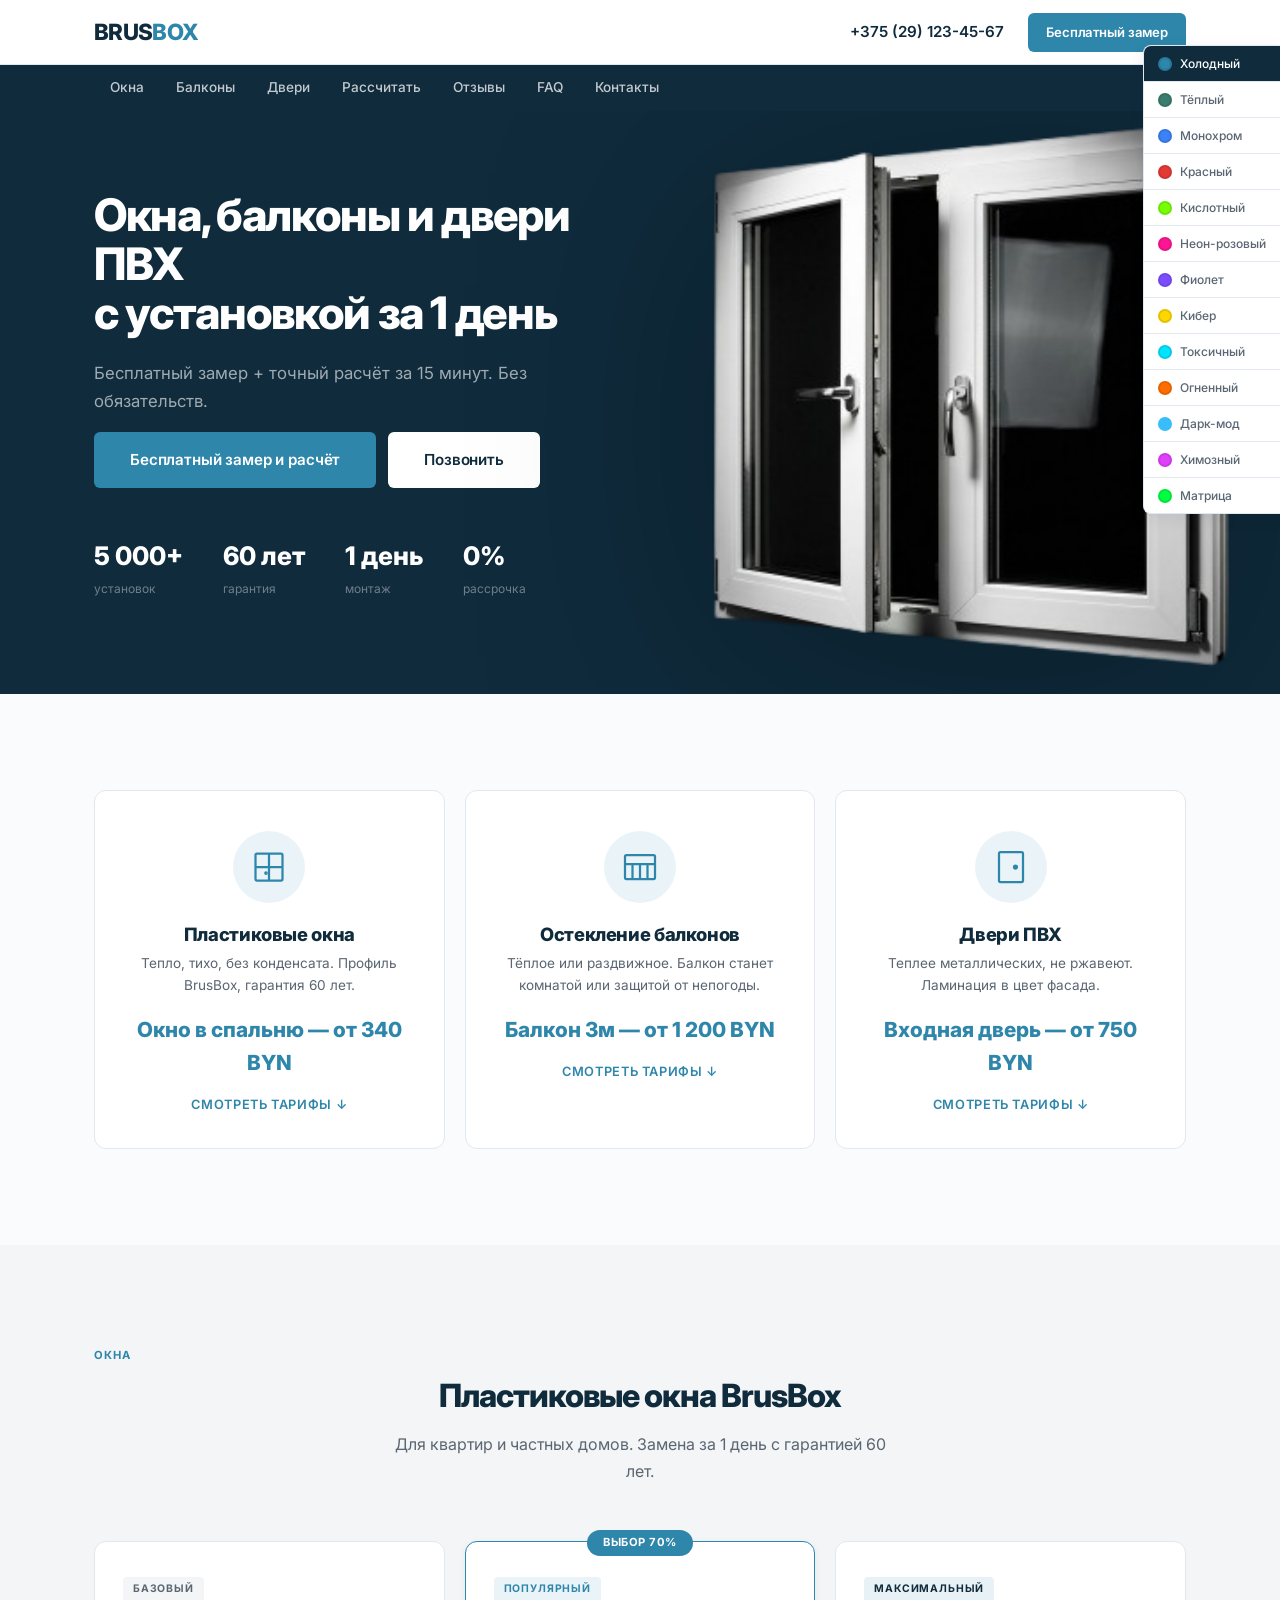
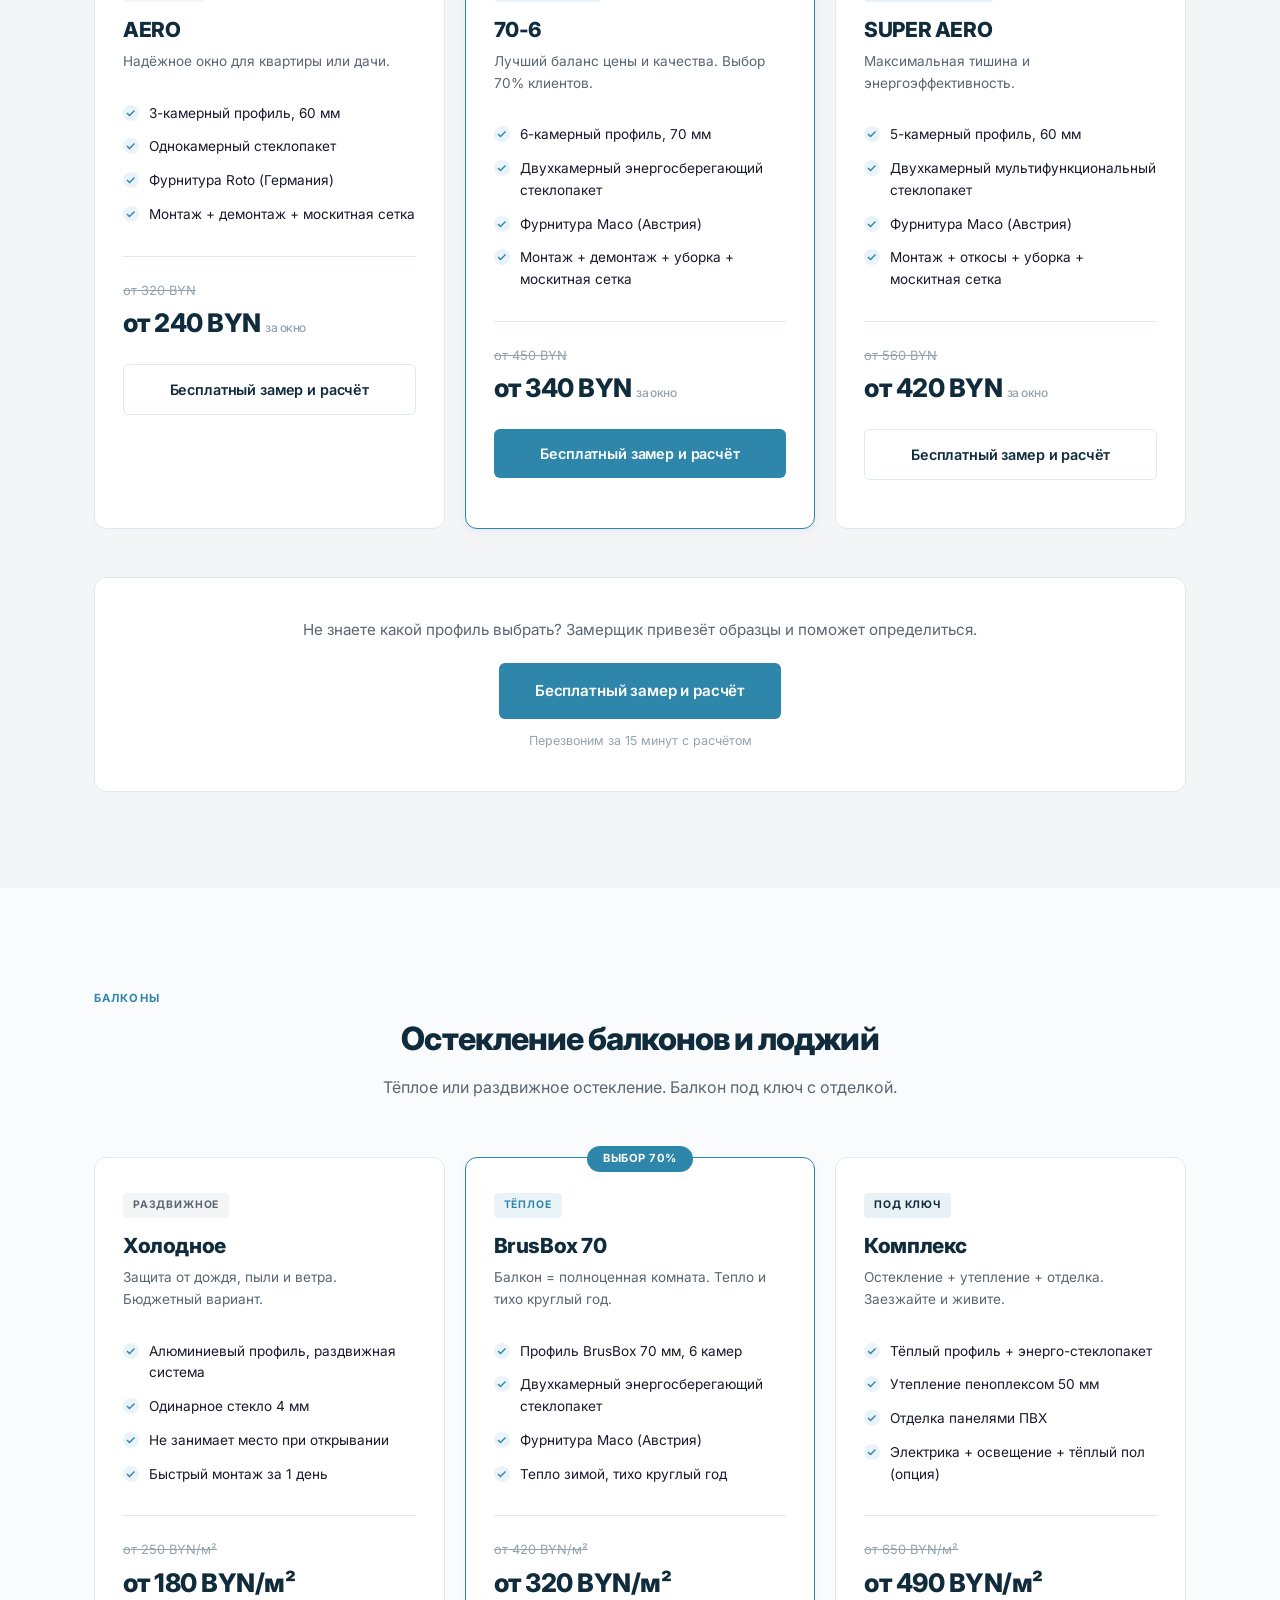
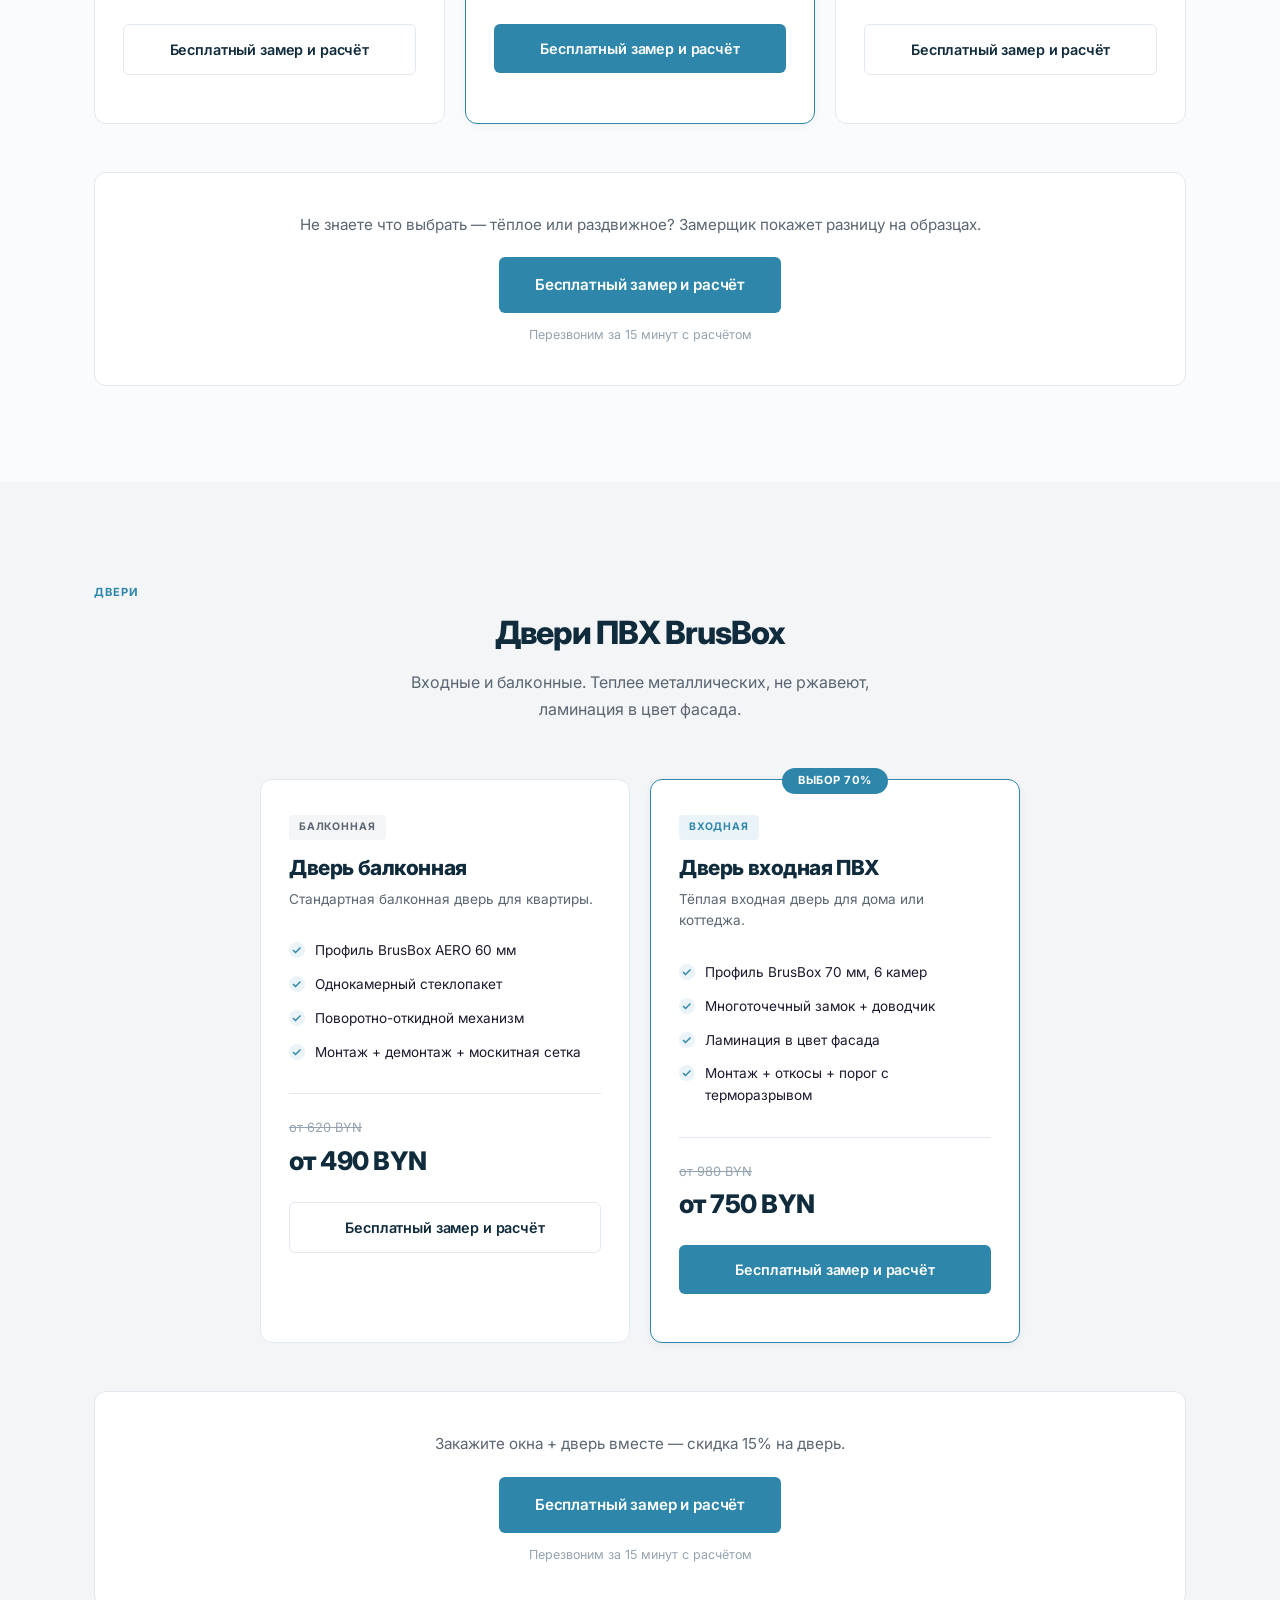
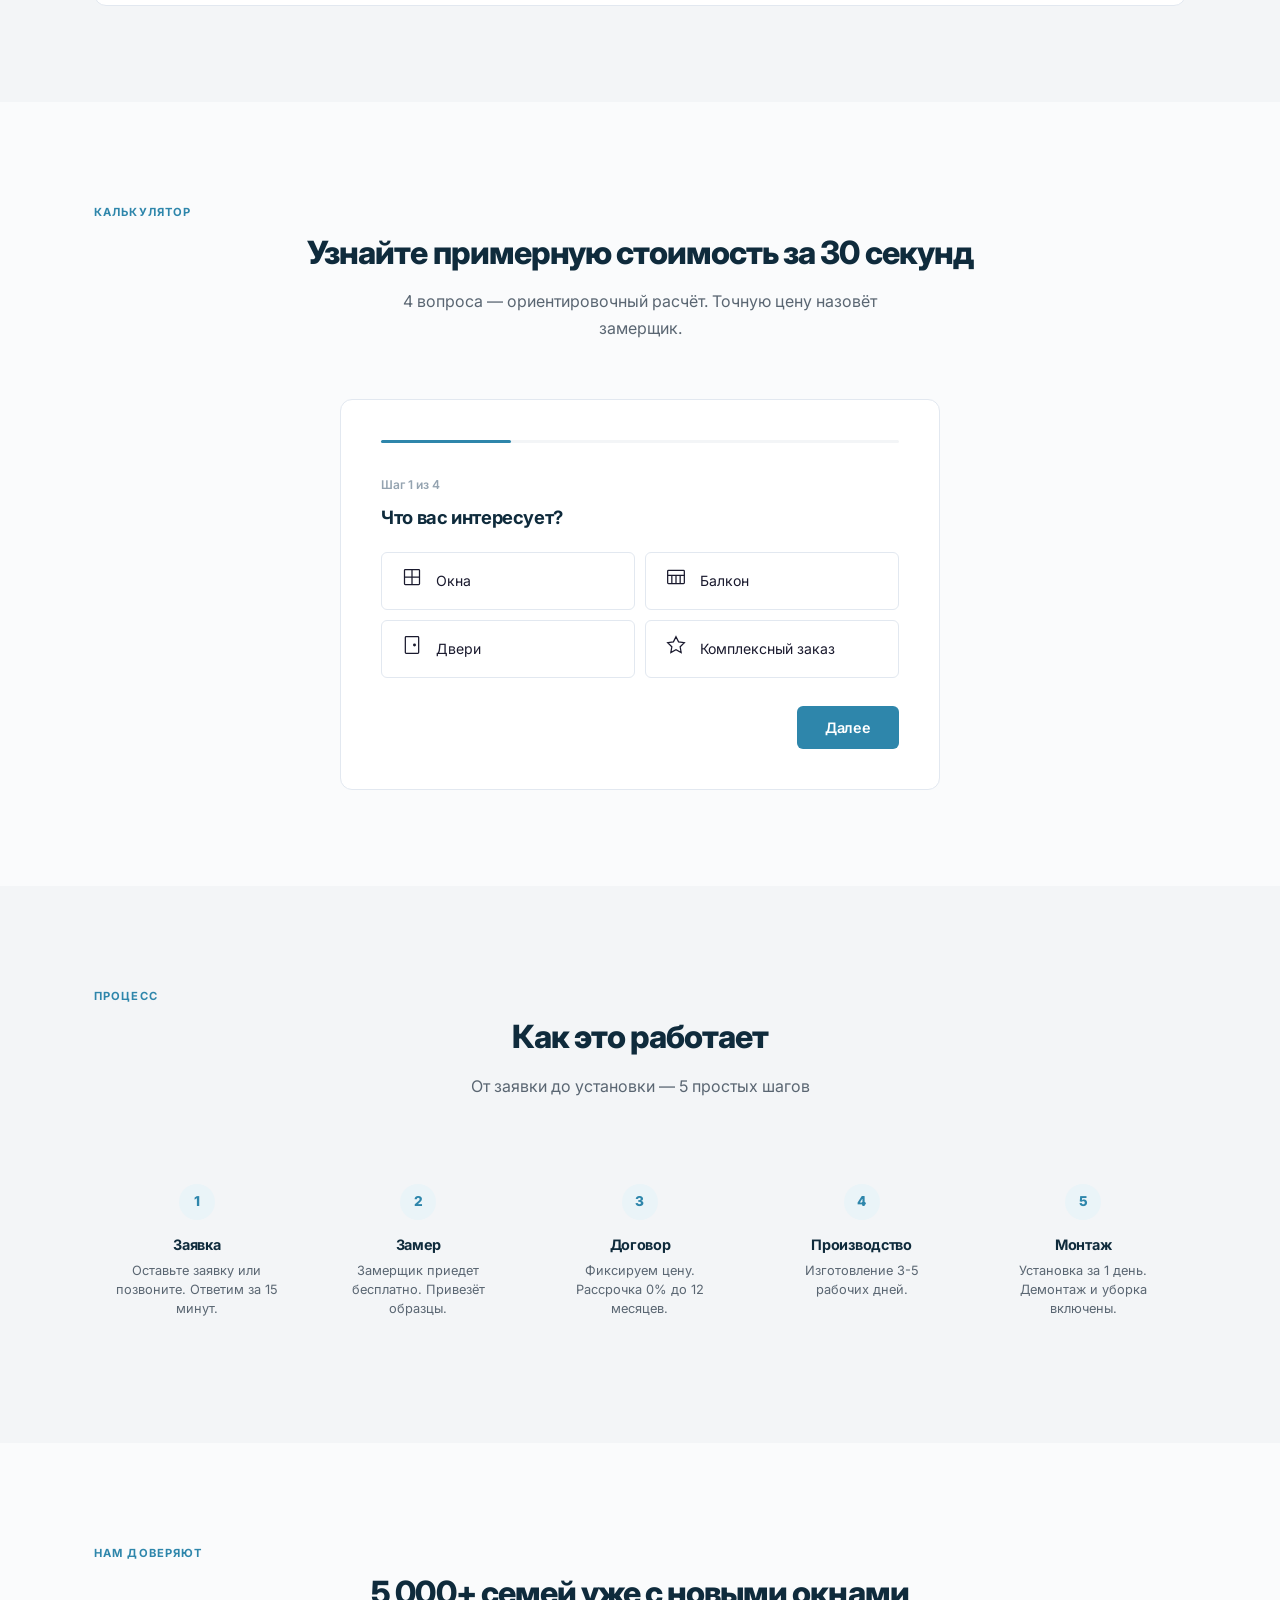
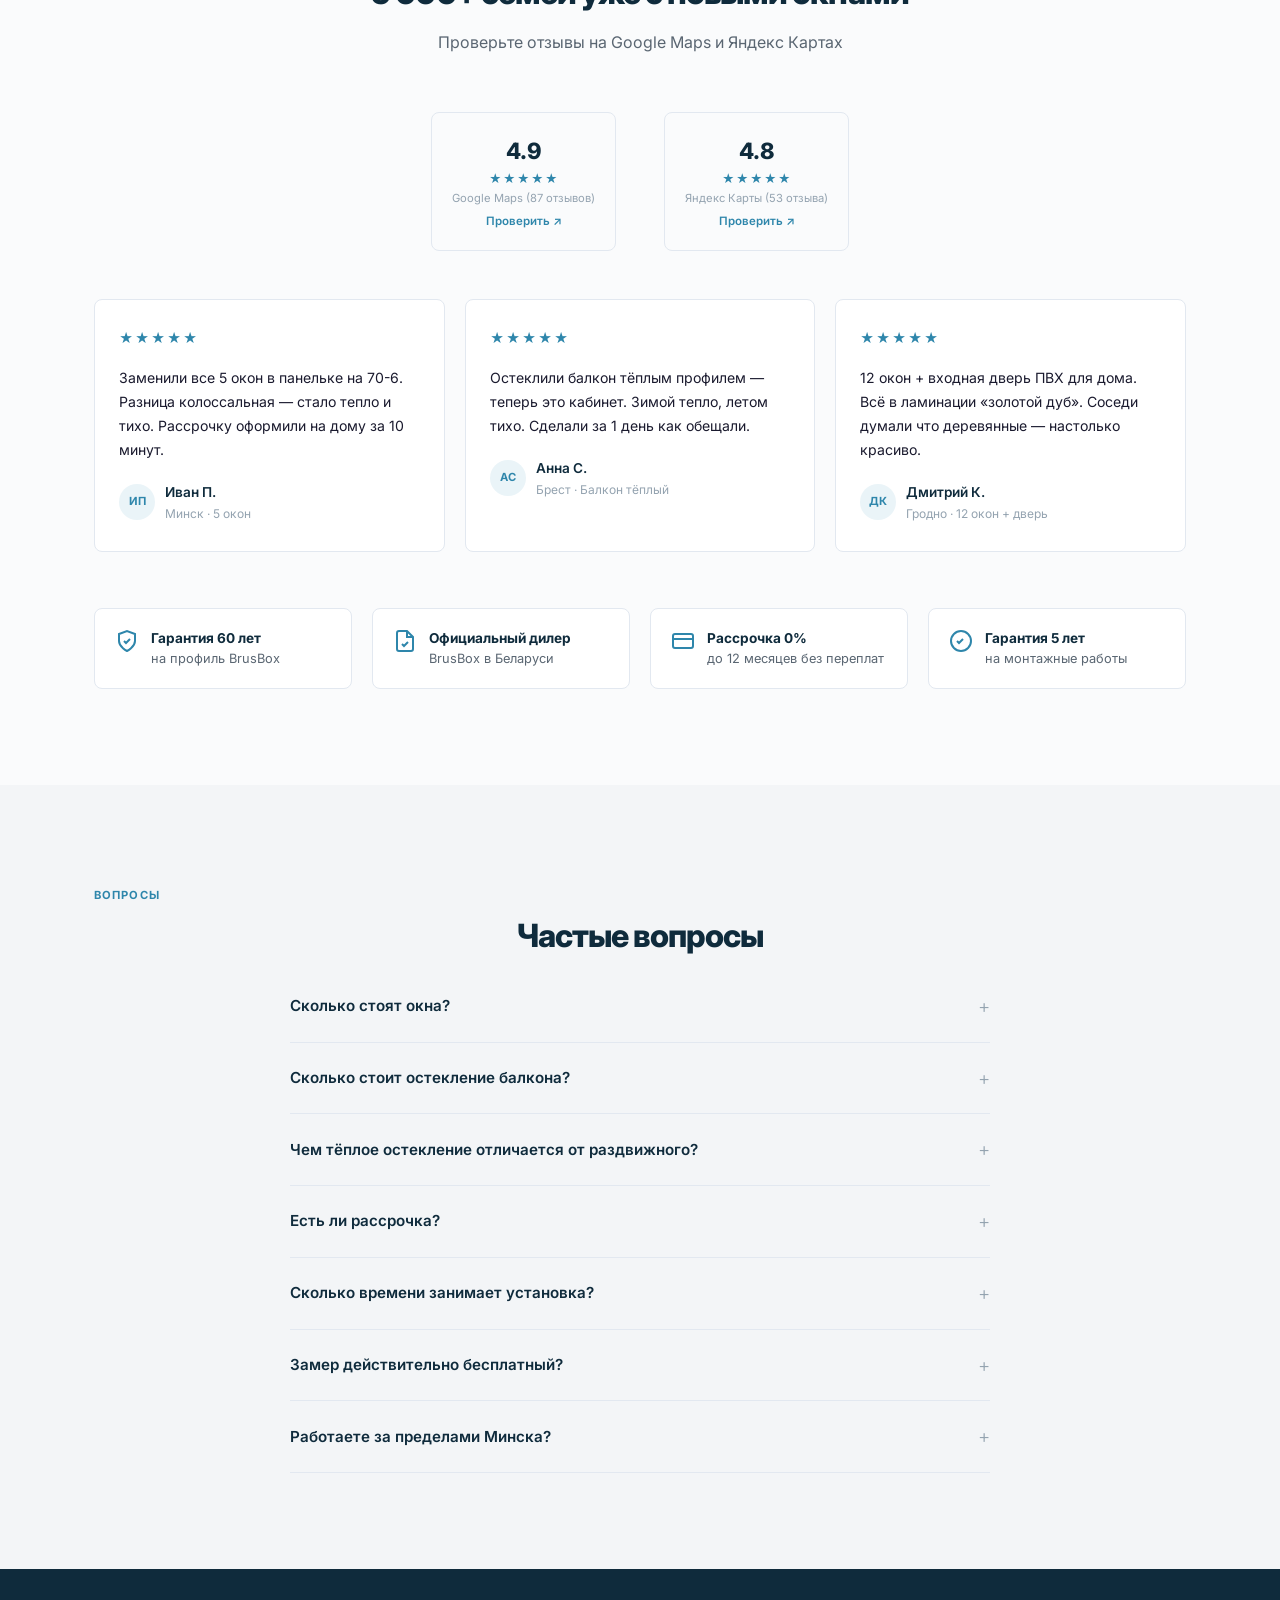
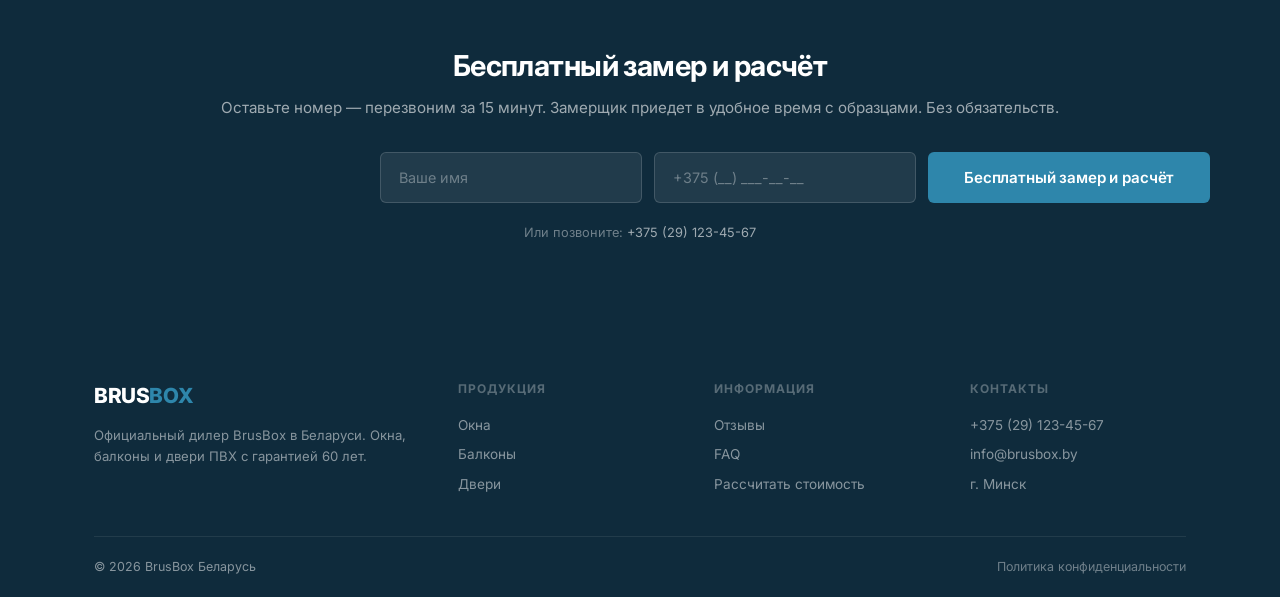
==== commit bddebc0d: "Перестройка главной после 5 кругов самоанализа - Hero: безрисковый оффер «Бесплатный замер, без обяз" ====
--- a/index.html
+++ b/index.html
@@ -3,8 +3,8 @@
 <head>
   <meta charset="UTF-8">
   <meta name="viewport" content="width=device-width, initial-scale=1.0">
-  <meta name="description" content="BrusBox — окна, балконы и двери ПВХ в Беларуси от официального дилера. Гарантия 60 лет. Рассрочка 0%. Бесплатный замер.">
-  <title>BrusBox — Окна, балконы и двери ПВХ в Беларуси | Рассрочка 0%</title>
+  <meta name="description" content="BrusBox — окна, балконы и двери ПВХ в Беларуси. Установка за 1 день. Гарантия 60 лет. Рассрочка 0%. Бесплатный замер.">
+  <title>BrusBox — Окна, балконы и двери ПВХ | Установка за 1 день | Рассрочка 0%</title>
   <link rel="preconnect" href="https://fonts.googleapis.com">
   <link href="https://fonts.googleapis.com/css2?family=Inter:wght@400;500;600;700;800&display=swap" rel="stylesheet">
   <link rel="stylesheet" href="css/style.css">
@@ -43,45 +43,46 @@
   <nav class="nav">
     <div class="container">
       <ul class="nav__menu">
-        <li class="nav__item"><a href="#section-okna" class="nav__link nav__link--active">Окна</a></li>
+        <li class="nav__item"><a href="#section-okna" class="nav__link">Окна</a></li>
         <li class="nav__item"><a href="#section-balkony" class="nav__link">Балконы</a></li>
         <li class="nav__item"><a href="#section-dveri" class="nav__link">Двери</a></li>
-        <li class="nav__item"><a href="pages/profili.html" class="nav__link">Профили</a></li>
-        <li class="nav__item"><a href="pages/ceny.html" class="nav__link">Цены</a></li>
-        <li class="nav__item"><a href="pages/akcii.html" class="nav__link">Акции</a></li>
-        <li class="nav__item"><a href="pages/portfolio.html" class="nav__link">Работы</a></li>
+        <li class="nav__item"><a href="#quiz" class="nav__link">Рассчитать</a></li>
+        <li class="nav__item"><a href="#proof" class="nav__link">Отзывы</a></li>
+        <li class="nav__item"><a href="#faq" class="nav__link">FAQ</a></li>
         <li class="nav__item"><a href="pages/kontakty.html" class="nav__link">Контакты</a></li>
       </ul>
       <button class="nav__burger" aria-label="Меню"><span></span><span></span><span></span></button>
     </div>
   </nav>
 
+  <!-- =============================== -->
   <!-- 1. HERO -->
+  <!-- =============================== -->
   <section class="hero">
     <div class="container">
       <div class="hero__content">
-        <div class="hero__label">Официальный дилер BrusBox в Беларуси</div>
-        <h1 class="hero__title">Окна, балконы и двери<br>нового поколения</h1>
-        <p class="hero__text">Профиль класса А с гарантией 60 лет. Установка за 1 день. Бесплатный замер по всей Беларуси.</p>
-        <div class="hero__note">
-          Рассрочка <strong>0% до 12 месяцев</strong> без переплат
-        </div>
+        <h1 class="hero__title">Окна, балконы и двери ПВХ<br>с установкой за 1 день</h1>
+        <p class="hero__text">Бесплатный замер + точный расчёт за 15 минут. Без обязательств.</p>
         <div class="hero__actions">
-          <a href="#products" class="btn btn--primary btn--lg">Смотреть продукцию</a>
-          <a href="#" class="btn btn--white btn--lg" onclick="openModal('modal-zamer'); return false;">Бесплатный замер</a>
+          <a href="#" class="btn btn--primary btn--lg" onclick="openModal('modal-zamer'); return false;">Бесплатный замер и расчёт</a>
+          <a href="tel:+375291234567" class="btn btn--white btn--lg hero__call-btn">Позвонить</a>
         </div>
         <div class="hero__metrics">
           <div>
             <div class="hero__metric-value">5 000+</div>
-            <div class="hero__metric-label">выполненных заказов</div>
+            <div class="hero__metric-label">установок</div>
           </div>
           <div>
             <div class="hero__metric-value">60 лет</div>
-            <div class="hero__metric-label">гарантия профиля</div>
+            <div class="hero__metric-label">гарантия</div>
           </div>
           <div>
-            <div class="hero__metric-value">4.9</div>
-            <div class="hero__metric-label">средняя оценка</div>
+            <div class="hero__metric-value">1 день</div>
+            <div class="hero__metric-label">монтаж</div>
+          </div>
+          <div>
+            <div class="hero__metric-value">0%</div>
+            <div class="hero__metric-label">рассрочка</div>
           </div>
         </div>
       </div>
@@ -91,211 +92,125 @@
     </div>
   </section>
 
-  <!-- TRUST -->
-  <section class="trust-strip">
-    <div class="container">
-      <div class="trust-strip__item">
-        <div class="trust-strip__icon"><svg width="16" height="16" viewBox="0 0 24 24" fill="none" stroke="currentColor" stroke-width="2"><path d="M12 22s8-4 8-10V5l-8-3-8 3v7c0 6 8 10 8 10z"/></svg></div>
-        <div class="trust-strip__text"><strong>60 лет</strong>Гарантия на профиль</div>
-      </div>
-      <div class="trust-strip__item">
-        <div class="trust-strip__icon"><svg width="16" height="16" viewBox="0 0 24 24" fill="none" stroke="currentColor" stroke-width="2"><circle cx="12" cy="12" r="10"/><path d="M12 6v6l4 2"/></svg></div>
-        <div class="trust-strip__text"><strong>1 день</strong>Установка за день</div>
-      </div>
-      <div class="trust-strip__item">
-        <div class="trust-strip__icon"><svg width="16" height="16" viewBox="0 0 24 24" fill="none" stroke="currentColor" stroke-width="2"><rect x="2" y="5" width="20" height="14" rx="2"/><path d="M2 10h20"/></svg></div>
-        <div class="trust-strip__text"><strong>Рассрочка 0%</strong>До 12 месяцев</div>
-      </div>
-      <div class="trust-strip__item">
-        <div class="trust-strip__icon"><svg width="16" height="16" viewBox="0 0 24 24" fill="none" stroke="currentColor" stroke-width="2"><path d="M14 2H6a2 2 0 00-2 2v16a2 2 0 002 2h12a2 2 0 002-2V8z"/><path d="M14 2v6h6M16 13H8m8 4H8"/></svg></div>
-        <div class="trust-strip__text"><strong>Бесплатно</strong>Замер и консультация</div>
-      </div>
-    </div>
-  </section>
-
-  <!-- 2. ПРОДУКЦИЯ — 3 карточки-навигатора -->
+  <!-- =============================== -->
+  <!-- 2. ТРИ ПРОДУКТА — карточки-навигаторы -->
+  <!-- =============================== -->
   <section class="section" id="products">
     <div class="container">
-      <div class="section-label" style="text-align:center;">Продукция</div>
-      <h2 class="section-title">Выберите ваш продукт</h2>
-      <p class="section-desc">Три направления — одна гарантия качества. Выберите что вам нужно и посмотрите цены.</p>
       <div class="products-nav">
         <a href="#section-okna" class="product-nav-card">
           <div class="product-nav-card__icon">
-            <svg width="40" height="40" viewBox="0 0 24 24" fill="none" stroke="currentColor" stroke-width="1.5"><rect x="3" y="3" width="18" height="18" rx="1"/><path d="M12 3v18M3 12h18"/><circle cx="10" cy="16" r="0.5" fill="currentColor"/></svg>
+            <svg width="36" height="36" viewBox="0 0 24 24" fill="none" stroke="currentColor" stroke-width="1.5"><rect x="3" y="3" width="18" height="18" rx="1"/><path d="M12 3v18M3 12h18"/><circle cx="10" cy="16" r="0.5" fill="currentColor"/></svg>
           </div>
           <h3 class="product-nav-card__title">Пластиковые окна</h3>
-          <p class="product-nav-card__desc">Для квартир и частных домов. 3 тарифа на выбор.</p>
-          <div class="product-nav-card__price">от 240 BYN</div>
+          <p class="product-nav-card__desc">Тепло, тихо, без конденсата. Профиль BrusBox, гарантия 60 лет.</p>
+          <div class="product-nav-card__price">Окно в спальню — от 340 BYN</div>
           <span class="product-nav-card__link">Смотреть тарифы &#8595;</span>
         </a>
         <a href="#section-balkony" class="product-nav-card">
           <div class="product-nav-card__icon">
-            <svg width="40" height="40" viewBox="0 0 24 24" fill="none" stroke="currentColor" stroke-width="1.5"><rect x="2" y="4" width="20" height="16" rx="1"/><path d="M2 10h20"/><path d="M7 10v10M12 10v10M17 10v10"/></svg>
+            <svg width="36" height="36" viewBox="0 0 24 24" fill="none" stroke="currentColor" stroke-width="1.5"><rect x="2" y="4" width="20" height="16" rx="1"/><path d="M2 10h20M7 10v10M12 10v10M17 10v10"/></svg>
           </div>
           <h3 class="product-nav-card__title">Остекление балконов</h3>
-          <p class="product-nav-card__desc">Тёплое и раздвижное остекление. Балкон под ключ.</p>
-          <div class="product-nav-card__price">от 180 BYN/м²</div>
+          <p class="product-nav-card__desc">Тёплое или раздвижное. Балкон станет комнатой или защитой от непогоды.</p>
+          <div class="product-nav-card__price">Балкон 3м — от 1 200 BYN</div>
           <span class="product-nav-card__link">Смотреть тарифы &#8595;</span>
         </a>
         <a href="#section-dveri" class="product-nav-card">
           <div class="product-nav-card__icon">
-            <svg width="40" height="40" viewBox="0 0 24 24" fill="none" stroke="currentColor" stroke-width="1.5"><rect x="4" y="2" width="16" height="20" rx="1"/><circle cx="15" cy="12" r="1" fill="currentColor"/><path d="M4 2h16v20H4z"/></svg>
+            <svg width="36" height="36" viewBox="0 0 24 24" fill="none" stroke="currentColor" stroke-width="1.5"><rect x="4" y="2" width="16" height="20" rx="1"/><circle cx="15" cy="12" r="1" fill="currentColor"/></svg>
           </div>
           <h3 class="product-nav-card__title">Двери ПВХ</h3>
-          <p class="product-nav-card__desc">Входные и балконные двери. Ламинация в цвет дома.</p>
-          <div class="product-nav-card__price">от 490 BYN</div>
+          <p class="product-nav-card__desc">Теплее металлических, не ржавеют. Ламинация в цвет фасада.</p>
+          <div class="product-nav-card__price">Входная дверь — от 750 BYN</div>
           <span class="product-nav-card__link">Смотреть тарифы &#8595;</span>
         </a>
       </div>
     </div>
   </section>
 
-  <!-- ============================================ -->
+  <!-- =============================== -->
   <!-- 3. СЕКЦИЯ ОКНА -->
-  <!-- ============================================ -->
+  <!-- =============================== -->
   <section class="product-section section--alt" id="section-okna">
     <div class="container">
       <div class="section-label" style="text-align:center;">Окна</div>
       <h2 class="section-title">Пластиковые окна BrusBox</h2>
-      <p class="section-desc">Для квартир, частных домов и дач. Профиль класса А, гарантия 60 лет.</p>
-
-      <!-- Преимущества окон -->
-      <div class="product-features">
-        <div class="product-feature">
-          <svg width="20" height="20" viewBox="0 0 24 24" fill="none" stroke="currentColor" stroke-width="2"><path d="M12 2a10 10 0 0110 10c0 5.52-4.48 10-10 10S2 17.52 2 12 6.48 2 12 2z"/><path d="M12 6v6l4 2"/></svg>
-          <div><strong>Перестанет дуть</strong><span>6-камерный профиль держит тепло при -60°C</span></div>
-        </div>
-        <div class="product-feature">
-          <svg width="20" height="20" viewBox="0 0 24 24" fill="none" stroke="currentColor" stroke-width="2"><path d="M9 18V5l12-2v13"/><circle cx="6" cy="18" r="3"/><circle cx="18" cy="16" r="3"/></svg>
-          <div><strong>Станет тихо</strong><span>Снижение шума на 40 дБ</span></div>
-        </div>
-        <div class="product-feature">
-          <svg width="20" height="20" viewBox="0 0 24 24" fill="none" stroke="currentColor" stroke-width="2"><path d="M12 2.69l5.66 5.66a8 8 0 11-11.31 0z"/></svg>
-          <div><strong>Стёкла не потеют</strong><span>Тёплая рамка + i-стекло = нет конденсата</span></div>
-        </div>
-        <div class="product-feature">
-          <svg width="20" height="20" viewBox="0 0 24 24" fill="none" stroke="currentColor" stroke-width="2"><rect x="3" y="11" width="18" height="11" rx="2"/><path d="M7 11V7a5 5 0 0110 0v4"/></svg>
-          <div><strong>Экономия 30%</strong><span>На отоплении с энергосберегающим покрытием</span></div>
-        </div>
-      </div>
-
-      <!-- Тарифы окон -->
+      <p class="section-desc">Для квартир и частных домов. Замена за 1 день с гарантией 60 лет.</p>
+
       <div class="tariffs__grid">
+        <!-- Базовый -->
         <div class="tariff-card">
-          <div class="tariff-card__tag tariff-card__tag--eco">Комфорт</div>
+          <div class="tariff-card__tag tariff-card__tag--eco">Базовый</div>
           <h3 class="tariff-card__name">AERO</h3>
-          <p class="tariff-card__desc">Надёжное базовое окно для квартиры или дачи.</p>
+          <p class="tariff-card__desc">Надёжное окно для квартиры или дачи.</p>
           <div class="tariff-card__features">
             <div class="tariff-card__feature">3-камерный профиль, 60 мм</div>
             <div class="tariff-card__feature">Однокамерный стеклопакет</div>
             <div class="tariff-card__feature">Фурнитура Roto (Германия)</div>
-            <div class="tariff-card__feature">Москитная сетка</div>
-            <div class="tariff-card__feature">Монтаж + демонтаж</div>
-            <div class="tariff-card__feature tariff-card__feature--na">Энергосберегающее покрытие</div>
+            <div class="tariff-card__feature">Монтаж + демонтаж + москитная сетка</div>
           </div>
           <div class="tariff-card__pricing">
             <div class="tariff-card__old-price">от 320 BYN</div>
             <div class="tariff-card__price">от 240 BYN <small>за окно</small></div>
-            <div class="tariff-card__installment">или <strong>20 BYN/мес</strong> в рассрочку</div>
-          </div>
-          <div class="tariff-card__cta"><a href="#form-okna" class="btn btn--outline btn--full">Выбрать</a></div>
-          <p class="tariff-card__note">Бесплатный замер. Гарантия 60 лет.</p>
-        </div>
-
+          </div>
+          <div class="tariff-card__cta"><a href="#" class="btn btn--outline btn--full" onclick="openModal('modal-zamer'); return false;">Бесплатный замер и расчёт</a></div>
+        </div>
+
+        <!-- Популярный -->
         <div class="tariff-card tariff-card--popular">
-          <div class="tariff-card__tag tariff-card__tag--std">Оптимал</div>
+          <div class="tariff-card__tag tariff-card__tag--std">Популярный</div>
           <h3 class="tariff-card__name">70-6</h3>
           <p class="tariff-card__desc">Лучший баланс цены и качества. Выбор 70% клиентов.</p>
           <div class="tariff-card__features">
             <div class="tariff-card__feature">6-камерный профиль, 70 мм</div>
-            <div class="tariff-card__feature">Двухкамерный стеклопакет</div>
+            <div class="tariff-card__feature">Двухкамерный энергосберегающий стеклопакет</div>
             <div class="tariff-card__feature">Фурнитура Maco (Австрия)</div>
-            <div class="tariff-card__feature">Москитная сетка</div>
-            <div class="tariff-card__feature">Монтаж + демонтаж + уборка</div>
-            <div class="tariff-card__feature">Энергосберегающее i-стекло</div>
+            <div class="tariff-card__feature">Монтаж + демонтаж + уборка + москитная сетка</div>
           </div>
           <div class="tariff-card__pricing">
             <div class="tariff-card__old-price">от 450 BYN</div>
             <div class="tariff-card__price">от 340 BYN <small>за окно</small></div>
-            <div class="tariff-card__installment">или <strong>28 BYN/мес</strong> в рассрочку</div>
-          </div>
-          <div class="tariff-card__cta"><a href="#form-okna" class="btn btn--primary btn--full">Выбрать</a></div>
-          <p class="tariff-card__note">Бесплатный замер. Гарантия 60 лет.</p>
-        </div>
-
+          </div>
+          <div class="tariff-card__cta"><a href="#" class="btn btn--primary btn--full" onclick="openModal('modal-zamer'); return false;">Бесплатный замер и расчёт</a></div>
+        </div>
+
+        <!-- Максимальный -->
         <div class="tariff-card">
-          <div class="tariff-card__tag tariff-card__tag--pro">Премиум</div>
+          <div class="tariff-card__tag tariff-card__tag--pro">Максимальный</div>
           <h3 class="tariff-card__name">SUPER AERO</h3>
-          <p class="tariff-card__desc">Максимальная энергоэффективность и тишина.</p>
+          <p class="tariff-card__desc">Максимальная тишина и энергоэффективность.</p>
           <div class="tariff-card__features">
             <div class="tariff-card__feature">5-камерный профиль, 60 мм</div>
-            <div class="tariff-card__feature">Двухкамерный энерго-стеклопакет</div>
+            <div class="tariff-card__feature">Двухкамерный мультифункциональный стеклопакет</div>
             <div class="tariff-card__feature">Фурнитура Maco (Австрия)</div>
-            <div class="tariff-card__feature">Москитная сетка</div>
-            <div class="tariff-card__feature">Монтаж + откосы + уборка</div>
-            <div class="tariff-card__feature">Мультифункциональное i-стекло</div>
+            <div class="tariff-card__feature">Монтаж + откосы + уборка + москитная сетка</div>
           </div>
           <div class="tariff-card__pricing">
             <div class="tariff-card__old-price">от 560 BYN</div>
             <div class="tariff-card__price">от 420 BYN <small>за окно</small></div>
-            <div class="tariff-card__installment">или <strong>35 BYN/мес</strong> в рассрочку</div>
-          </div>
-          <div class="tariff-card__cta"><a href="#form-okna" class="btn btn--outline btn--full">Выбрать</a></div>
-          <p class="tariff-card__note">Бесплатный замер. Гарантия 60 лет.</p>
-        </div>
-      </div>
-
-      <!-- Форма окна -->
-      <div class="tariff-form" id="form-okna">
-        <h3 class="tariff-form__title">Рассчитать стоимость окон</h3>
-        <p class="tariff-form__desc">Замерщик приедет бесплатно и зафиксирует цену. Рассрочка 0%.</p>
-        <form data-form="okna">
-          <div class="tariff-form__row">
-            <input type="text" name="name" class="tariff-form__input" placeholder="Ваше имя" required>
-            <input type="tel" name="phone" class="tariff-form__input" placeholder="+375 (__) ___-__-__" required>
-            <button type="submit" class="btn btn--primary btn--lg">Вызвать замерщика</button>
-          </div>
-        </form>
-        <div class="tariff-form__hints">
-          <div class="tariff-form__hint">Замер <strong>бесплатный</strong></div>
-          <div class="tariff-form__hint">Расчёт за <strong>15 минут</strong></div>
-          <div class="tariff-form__hint">Рассрочка <strong>0%</strong></div>
-        </div>
-      </div>
-    </div>
-  </section>
-
-  <!-- ============================================ -->
+          </div>
+          <div class="tariff-card__cta"><a href="#" class="btn btn--outline btn--full" onclick="openModal('modal-zamer'); return false;">Бесплатный замер и расчёт</a></div>
+        </div>
+      </div>
+
+      <div class="product-section__cta">
+        <p>Не знаете какой профиль выбрать? Замерщик привезёт образцы и поможет определиться.</p>
+        <a href="#" class="btn btn--primary btn--lg" onclick="openModal('modal-zamer'); return false;">Бесплатный замер и расчёт</a>
+        <span class="product-section__cta-note">Перезвоним за 15 минут с расчётом</span>
+      </div>
+    </div>
+  </section>
+
+  <!-- =============================== -->
   <!-- 4. СЕКЦИЯ БАЛКОНЫ -->
-  <!-- ============================================ -->
+  <!-- =============================== -->
   <section class="product-section" id="section-balkony">
     <div class="container">
       <div class="section-label" style="text-align:center;">Балконы</div>
       <h2 class="section-title">Остекление балконов и лоджий</h2>
-      <p class="section-desc">Тёплое или раздвижное остекление. Превратите балкон в полноценную комнату или защитите от непогоды.</p>
-
-      <!-- Преимущества балконов -->
-      <div class="product-features">
-        <div class="product-feature">
-          <svg width="20" height="20" viewBox="0 0 24 24" fill="none" stroke="currentColor" stroke-width="2"><path d="M3 12l2-2m0 0l7-7 7 7M5 10v10a1 1 0 001 1h3m10-11l2 2m-2-2v10a1 1 0 01-1 1h-3m-4 0h4"/></svg>
-          <div><strong>+1 комната</strong><span>Тёплый балкон — полноценное жилое пространство</span></div>
-        </div>
-        <div class="product-feature">
-          <svg width="20" height="20" viewBox="0 0 24 24" fill="none" stroke="currentColor" stroke-width="2"><path d="M12 22s8-4 8-10V5l-8-3-8 3v7c0 6 8 10 8 10z"/></svg>
-          <div><strong>Защита от всего</strong><span>Дождь, пыль, ветер, шум — остаются снаружи</span></div>
-        </div>
-        <div class="product-feature">
-          <svg width="20" height="20" viewBox="0 0 24 24" fill="none" stroke="currentColor" stroke-width="2"><circle cx="12" cy="12" r="10"/><path d="M12 6v6l4 2"/></svg>
-          <div><strong>Монтаж за 1 день</strong><span>Быстрая установка без долгого ремонта</span></div>
-        </div>
-        <div class="product-feature">
-          <svg width="20" height="20" viewBox="0 0 24 24" fill="none" stroke="currentColor" stroke-width="2"><rect x="2" y="5" width="20" height="14" rx="2"/><path d="M2 10h20"/></svg>
-          <div><strong>Рассрочка 0%</strong><span>До 12 месяцев без переплат</span></div>
-        </div>
-      </div>
-
-      <!-- Тарифы балконов -->
+      <p class="section-desc">Тёплое или раздвижное остекление. Балкон под ключ с отделкой.</p>
+
       <div class="tariffs__grid">
         <!-- Раздвижное -->
         <div class="tariff-card">
@@ -303,42 +218,34 @@
           <h3 class="tariff-card__name">Холодное</h3>
           <p class="tariff-card__desc">Защита от дождя, пыли и ветра. Бюджетный вариант.</p>
           <div class="tariff-card__features">
-            <div class="tariff-card__feature">Алюминиевый профиль</div>
-            <div class="tariff-card__feature">Раздвижная система — экономит место</div>
+            <div class="tariff-card__feature">Алюминиевый профиль, раздвижная система</div>
             <div class="tariff-card__feature">Одинарное стекло 4 мм</div>
-            <div class="tariff-card__feature">Защита от дождя и пыли</div>
-            <div class="tariff-card__feature">Быстрый монтаж</div>
-            <div class="tariff-card__feature tariff-card__feature--na">Утепление</div>
+            <div class="tariff-card__feature">Не занимает место при открывании</div>
+            <div class="tariff-card__feature">Быстрый монтаж за 1 день</div>
           </div>
           <div class="tariff-card__pricing">
             <div class="tariff-card__old-price">от 250 BYN/м²</div>
             <div class="tariff-card__price">от 180 BYN/м²</div>
-            <div class="tariff-card__installment">или <strong>от 15 BYN/мес</strong> в рассрочку</div>
-          </div>
-          <div class="tariff-card__cta"><a href="#form-balkony" class="btn btn--outline btn--full">Рассчитать</a></div>
-          <p class="tariff-card__note">Бесплатный замер. Гарантия 10 лет.</p>
+          </div>
+          <div class="tariff-card__cta"><a href="#" class="btn btn--outline btn--full" onclick="openModal('modal-zamer'); return false;">Бесплатный замер и расчёт</a></div>
         </div>
 
         <!-- Тёплое -->
         <div class="tariff-card tariff-card--popular">
           <div class="tariff-card__tag tariff-card__tag--std">Тёплое</div>
           <h3 class="tariff-card__name">BrusBox 70</h3>
-          <p class="tariff-card__desc">Полноценная комната на балконе. Тепло и тихо круглый год.</p>
+          <p class="tariff-card__desc">Балкон = полноценная комната. Тепло и тихо круглый год.</p>
           <div class="tariff-card__features">
             <div class="tariff-card__feature">Профиль BrusBox 70 мм, 6 камер</div>
-            <div class="tariff-card__feature">Двухкамерный стеклопакет</div>
+            <div class="tariff-card__feature">Двухкамерный энергосберегающий стеклопакет</div>
             <div class="tariff-card__feature">Фурнитура Maco (Австрия)</div>
-            <div class="tariff-card__feature">Энергосберегающее i-стекло</div>
-            <div class="tariff-card__feature">Тепло зимой, тихо летом</div>
-            <div class="tariff-card__feature">Москитная сетка</div>
+            <div class="tariff-card__feature">Тепло зимой, тихо круглый год</div>
           </div>
           <div class="tariff-card__pricing">
             <div class="tariff-card__old-price">от 420 BYN/м²</div>
             <div class="tariff-card__price">от 320 BYN/м²</div>
-            <div class="tariff-card__installment">или <strong>от 27 BYN/мес</strong> в рассрочку</div>
-          </div>
-          <div class="tariff-card__cta"><a href="#form-balkony" class="btn btn--primary btn--full">Рассчитать</a></div>
-          <p class="tariff-card__note">Бесплатный замер. Гарантия 60 лет.</p>
+          </div>
+          <div class="tariff-card__cta"><a href="#" class="btn btn--primary btn--full" onclick="openModal('modal-zamer'); return false;">Бесплатный замер и расчёт</a></div>
         </div>
 
         <!-- Под ключ -->
@@ -347,202 +254,139 @@
           <h3 class="tariff-card__name">Комплекс</h3>
           <p class="tariff-card__desc">Остекление + утепление + отделка. Заезжайте и живите.</p>
           <div class="tariff-card__features">
-            <div class="tariff-card__feature">Профиль BrusBox 70 мм, 6 камер</div>
-            <div class="tariff-card__feature">Двухкамерный энерго-стеклопакет</div>
+            <div class="tariff-card__feature">Тёплый профиль + энерго-стеклопакет</div>
             <div class="tariff-card__feature">Утепление пеноплексом 50 мм</div>
             <div class="tariff-card__feature">Отделка панелями ПВХ</div>
-            <div class="tariff-card__feature">Тёплый пол (опция)</div>
-            <div class="tariff-card__feature">Электрика + освещение</div>
+            <div class="tariff-card__feature">Электрика + освещение + тёплый пол (опция)</div>
           </div>
           <div class="tariff-card__pricing">
             <div class="tariff-card__old-price">от 650 BYN/м²</div>
             <div class="tariff-card__price">от 490 BYN/м²</div>
-            <div class="tariff-card__installment">или <strong>от 41 BYN/мес</strong> в рассрочку</div>
-          </div>
-          <div class="tariff-card__cta"><a href="#form-balkony" class="btn btn--outline btn--full">Рассчитать</a></div>
-          <p class="tariff-card__note">Бесплатный замер. Гарантия 60 лет.</p>
-        </div>
-      </div>
-
-      <!-- Форма балконы -->
-      <div class="tariff-form" id="form-balkony">
-        <h3 class="tariff-form__title">Рассчитать остекление балкона</h3>
-        <p class="tariff-form__desc">Замерщик приедет бесплатно, покажет образцы и рассчитает точную стоимость.</p>
-        <form data-form="balkony">
-          <div class="tariff-form__row">
-            <input type="text" name="name" class="tariff-form__input" placeholder="Ваше имя" required>
-            <input type="tel" name="phone" class="tariff-form__input" placeholder="+375 (__) ___-__-__" required>
-            <button type="submit" class="btn btn--primary btn--lg">Вызвать замерщика</button>
-          </div>
-        </form>
-        <div class="tariff-form__hints">
-          <div class="tariff-form__hint">Замер <strong>бесплатный</strong></div>
-          <div class="tariff-form__hint">Образцы <strong>с собой</strong></div>
-          <div class="tariff-form__hint">Рассрочка <strong>0%</strong></div>
-        </div>
-      </div>
-    </div>
-  </section>
-
-  <!-- ============================================ -->
+          </div>
+          <div class="tariff-card__cta"><a href="#" class="btn btn--outline btn--full" onclick="openModal('modal-zamer'); return false;">Бесплатный замер и расчёт</a></div>
+        </div>
+      </div>
+
+      <div class="product-section__cta">
+        <p>Не знаете что выбрать — тёплое или раздвижное? Замерщик покажет разницу на образцах.</p>
+        <a href="#" class="btn btn--primary btn--lg" onclick="openModal('modal-zamer'); return false;">Бесплатный замер и расчёт</a>
+        <span class="product-section__cta-note">Перезвоним за 15 минут с расчётом</span>
+      </div>
+    </div>
+  </section>
+
+  <!-- =============================== -->
   <!-- 5. СЕКЦИЯ ДВЕРИ -->
-  <!-- ============================================ -->
+  <!-- =============================== -->
   <section class="product-section section--alt" id="section-dveri">
     <div class="container">
       <div class="section-label" style="text-align:center;">Двери</div>
       <h2 class="section-title">Двери ПВХ BrusBox</h2>
-      <p class="section-desc">Входные и балконные двери из профиля BrusBox. Тёплые, надёжные, красивые.</p>
-
-      <!-- Преимущества дверей -->
-      <div class="product-features">
-        <div class="product-feature">
-          <svg width="20" height="20" viewBox="0 0 24 24" fill="none" stroke="currentColor" stroke-width="2"><rect x="3" y="11" width="18" height="11" rx="2"/><path d="M7 11V7a5 5 0 0110 0v4"/></svg>
-          <div><strong>Теплее металлических</strong><span>ПВХ не промерзает и не покрывается инеем</span></div>
-        </div>
-        <div class="product-feature">
-          <svg width="20" height="20" viewBox="0 0 24 24" fill="none" stroke="currentColor" stroke-width="2"><path d="M12 2.69l5.66 5.66a8 8 0 11-11.31 0z"/></svg>
-          <div><strong>Не ржавеет</strong><span>ПВХ не боится влаги, соли и перепадов температур</span></div>
-        </div>
-        <div class="product-feature">
-          <svg width="20" height="20" viewBox="0 0 24 24" fill="none" stroke="currentColor" stroke-width="2"><path d="M12 22s8-4 8-10V5l-8-3-8 3v7c0 6 8 10 8 10z"/></svg>
-          <div><strong>Ламинация</strong><span>Дуб, махагон, антрацит — любой цвет под ваш фасад</span></div>
-        </div>
-        <div class="product-feature">
-          <svg width="20" height="20" viewBox="0 0 24 24" fill="none" stroke="currentColor" stroke-width="2"><circle cx="12" cy="12" r="10"/><path d="M12 6v6l4 2"/></svg>
-          <div><strong>Скидка с окнами</strong><span>Закажите окна + дверь — получите скидку 15%</span></div>
-        </div>
-      </div>
-
-      <!-- Тарифы дверей -->
+      <p class="section-desc">Входные и балконные. Теплее металлических, не ржавеют, ламинация в цвет фасада.</p>
+
       <div class="tariffs__grid tariffs__grid--2col">
-        <!-- Балконная дверь -->
+        <!-- Балконная -->
         <div class="tariff-card">
           <div class="tariff-card__tag tariff-card__tag--eco">Балконная</div>
           <h3 class="tariff-card__name">Дверь балконная</h3>
-          <p class="tariff-card__desc">Стандартная балконная дверь с однокамерным стеклопакетом.</p>
+          <p class="tariff-card__desc">Стандартная балконная дверь для квартиры.</p>
           <div class="tariff-card__features">
             <div class="tariff-card__feature">Профиль BrusBox AERO 60 мм</div>
             <div class="tariff-card__feature">Однокамерный стеклопакет</div>
-            <div class="tariff-card__feature">Фурнитура Roto (Германия)</div>
             <div class="tariff-card__feature">Поворотно-откидной механизм</div>
-            <div class="tariff-card__feature">Москитная сетка</div>
-            <div class="tariff-card__feature">Монтаж + демонтаж</div>
+            <div class="tariff-card__feature">Монтаж + демонтаж + москитная сетка</div>
           </div>
           <div class="tariff-card__pricing">
             <div class="tariff-card__old-price">от 620 BYN</div>
             <div class="tariff-card__price">от 490 BYN</div>
-            <div class="tariff-card__installment">или <strong>41 BYN/мес</strong> в рассрочку</div>
-          </div>
-          <div class="tariff-card__cta"><a href="#form-dveri" class="btn btn--outline btn--full">Выбрать</a></div>
-          <p class="tariff-card__note">Бесплатный замер. Гарантия 60 лет.</p>
-        </div>
-
-        <!-- Входная ПВХ -->
+          </div>
+          <div class="tariff-card__cta"><a href="#" class="btn btn--outline btn--full" onclick="openModal('modal-zamer'); return false;">Бесплатный замер и расчёт</a></div>
+        </div>
+
+        <!-- Входная -->
         <div class="tariff-card tariff-card--popular">
           <div class="tariff-card__tag tariff-card__tag--std">Входная</div>
           <h3 class="tariff-card__name">Дверь входная ПВХ</h3>
-          <p class="tariff-card__desc">Тёплая входная дверь для частного дома или коттеджа.</p>
+          <p class="tariff-card__desc">Тёплая входная дверь для дома или коттеджа.</p>
           <div class="tariff-card__features">
             <div class="tariff-card__feature">Профиль BrusBox 70 мм, 6 камер</div>
-            <div class="tariff-card__feature">Двухкамерный стеклопакет или сэндвич</div>
-            <div class="tariff-card__feature">Многоточечный замок</div>
+            <div class="tariff-card__feature">Многоточечный замок + доводчик</div>
             <div class="tariff-card__feature">Ламинация в цвет фасада</div>
-            <div class="tariff-card__feature">Доводчик + порог с терморазрывом</div>
-            <div class="tariff-card__feature">Монтаж + откосы</div>
+            <div class="tariff-card__feature">Монтаж + откосы + порог с терморазрывом</div>
           </div>
           <div class="tariff-card__pricing">
             <div class="tariff-card__old-price">от 980 BYN</div>
             <div class="tariff-card__price">от 750 BYN</div>
-            <div class="tariff-card__installment">или <strong>63 BYN/мес</strong> в рассрочку</div>
-          </div>
-          <div class="tariff-card__cta"><a href="#form-dveri" class="btn btn--primary btn--full">Выбрать</a></div>
-          <p class="tariff-card__note">Бесплатный замер. Гарантия 60 лет.</p>
-        </div>
-      </div>
-
-      <!-- Форма двери -->
-      <div class="tariff-form" id="form-dveri">
-        <h3 class="tariff-form__title">Рассчитать стоимость двери</h3>
-        <p class="tariff-form__desc">Замерщик привезёт образцы ламинации и рассчитает точную стоимость.</p>
-        <form data-form="dveri">
-          <div class="tariff-form__row">
-            <input type="text" name="name" class="tariff-form__input" placeholder="Ваше имя" required>
-            <input type="tel" name="phone" class="tariff-form__input" placeholder="+375 (__) ___-__-__" required>
-            <button type="submit" class="btn btn--primary btn--lg">Вызвать замерщика</button>
-          </div>
-        </form>
-        <div class="tariff-form__hints">
-          <div class="tariff-form__hint">Замер <strong>бесплатный</strong></div>
-          <div class="tariff-form__hint">Образцы ламинации <strong>с собой</strong></div>
-          <div class="tariff-form__hint">Скидка <strong>15% с окнами</strong></div>
-        </div>
-      </div>
-    </div>
-  </section>
-
-  <!-- 6. КВИЗ -->
+          </div>
+          <div class="tariff-card__cta"><a href="#" class="btn btn--primary btn--full" onclick="openModal('modal-zamer'); return false;">Бесплатный замер и расчёт</a></div>
+        </div>
+      </div>
+
+      <div class="product-section__cta">
+        <p>Закажите окна + дверь вместе — скидка 15% на дверь.</p>
+        <a href="#" class="btn btn--primary btn--lg" onclick="openModal('modal-zamer'); return false;">Бесплатный замер и расчёт</a>
+        <span class="product-section__cta-note">Перезвоним за 15 минут с расчётом</span>
+      </div>
+    </div>
+  </section>
+
+  <!-- =============================== -->
+  <!-- 6. КВИЗ (дополнительный путь) -->
+  <!-- =============================== -->
   <section class="section" id="quiz">
     <div class="container">
       <div class="section-label" style="text-align:center;">Калькулятор</div>
-      <h2 class="section-title">Рассчитайте стоимость за 30 секунд</h2>
-      <p class="section-desc">5 вопросов — точный расчёт со скидкой 10%</p>
+      <h2 class="section-title">Узнайте примерную стоимость за 30 секунд</h2>
+      <p class="section-desc">4 вопроса — ориентировочный расчёт. Точную цену назовёт замерщик.</p>
       <div class="quiz__wrapper">
-        <div class="quiz__progress"><div class="quiz__progress-bar" style="width:20%"></div></div>
-        <div class="quiz__step active">
-          <div class="quiz__step-number">Шаг 1 из 5</div>
+        <div class="quiz__progress"><div class="quiz__progress-bar" style="width:25%"></div></div>
+        <div class="quiz__step active" data-step="1">
+          <div class="quiz__step-number">Шаг 1 из 4</div>
           <h3 class="quiz__question">Что вас интересует?</h3>
           <div class="quiz__options">
-            <div class="quiz__option" data-value="okna"><div class="quiz__option-icon"><svg width="20" height="20" viewBox="0 0 24 24" fill="none" stroke="currentColor" stroke-width="1.5"><rect x="3" y="3" width="18" height="18" rx="1"/><path d="M12 3v18M3 12h18"/></svg></div>Пластиковые окна</div>
-            <div class="quiz__option" data-value="balkon"><div class="quiz__option-icon"><svg width="20" height="20" viewBox="0 0 24 24" fill="none" stroke="currentColor" stroke-width="1.5"><rect x="2" y="4" width="20" height="16" rx="1"/><path d="M2 10h20M7 10v10M12 10v10M17 10v10"/></svg></div>Остекление балкона</div>
-            <div class="quiz__option" data-value="dveri"><div class="quiz__option-icon"><svg width="20" height="20" viewBox="0 0 24 24" fill="none" stroke="currentColor" stroke-width="1.5"><rect x="4" y="2" width="16" height="20" rx="1"/><circle cx="15" cy="12" r="1" fill="currentColor"/></svg></div>Двери ПВХ</div>
-            <div class="quiz__option" data-value="all"><div class="quiz__option-icon"><svg width="20" height="20" viewBox="0 0 24 24" fill="none" stroke="currentColor" stroke-width="1.5"><path d="M12 2l3.09 6.26L22 9.27l-5 4.87 1.18 6.88L12 17.77l-6.18 3.25L7 14.14 2 9.27l6.91-1.01L12 2z"/></svg></div>Комплексный заказ</div>
+            <div class="quiz__option" data-value="okna" data-price-base="340"><div class="quiz__option-icon"><svg width="20" height="20" viewBox="0 0 24 24" fill="none" stroke="currentColor" stroke-width="1.5"><rect x="3" y="3" width="18" height="18" rx="1"/><path d="M12 3v18M3 12h18"/></svg></div>Окна</div>
+            <div class="quiz__option" data-value="balkon" data-price-base="1200"><div class="quiz__option-icon"><svg width="20" height="20" viewBox="0 0 24 24" fill="none" stroke="currentColor" stroke-width="1.5"><rect x="2" y="4" width="20" height="16" rx="1"/><path d="M2 10h20M7 10v10M12 10v10M17 10v10"/></svg></div>Балкон</div>
+            <div class="quiz__option" data-value="dveri" data-price-base="750"><div class="quiz__option-icon"><svg width="20" height="20" viewBox="0 0 24 24" fill="none" stroke="currentColor" stroke-width="1.5"><rect x="4" y="2" width="16" height="20" rx="1"/><circle cx="15" cy="12" r="1" fill="currentColor"/></svg></div>Двери</div>
+            <div class="quiz__option" data-value="all" data-price-base="2200"><div class="quiz__option-icon"><svg width="20" height="20" viewBox="0 0 24 24" fill="none" stroke="currentColor" stroke-width="1.5"><path d="M12 2l3.09 6.26L22 9.27l-5 4.87 1.18 6.88L12 17.77l-6.18 3.25L7 14.14 2 9.27l6.91-1.01L12 2z"/></svg></div>Комплексный заказ</div>
           </div>
           <div class="quiz__nav"><div></div><button class="btn btn--primary" onclick="quizNext()">Далее</button></div>
         </div>
-        <div class="quiz__step">
-          <div class="quiz__step-number">Шаг 2 из 5</div>
-          <h3 class="quiz__question">Куда планируете установку?</h3>
+        <div class="quiz__step" data-step="2">
+          <div class="quiz__step-number">Шаг 2 из 4</div>
+          <h3 class="quiz__question">Куда планируете?</h3>
           <div class="quiz__options">
-            <div class="quiz__option" data-value="kvartira"><div class="quiz__option-icon"><svg width="20" height="20" viewBox="0 0 24 24" fill="none" stroke="currentColor" stroke-width="1.5"><rect x="4" y="4" width="16" height="18" rx="1"/><path d="M9 22V12h6v10M8 8h2M14 8h2M8 14h2"/></svg></div>Квартира</div>
-            <div class="quiz__option" data-value="dom"><div class="quiz__option-icon"><svg width="20" height="20" viewBox="0 0 24 24" fill="none" stroke="currentColor" stroke-width="1.5"><path d="M3 12l2-2m0 0l7-7 7 7M5 10v10a1 1 0 001 1h3m10-11l2 2m-2-2v10a1 1 0 01-1 1h-3m-4 0h4"/></svg></div>Частный дом</div>
-            <div class="quiz__option" data-value="dacha"><div class="quiz__option-icon"><svg width="20" height="20" viewBox="0 0 24 24" fill="none" stroke="currentColor" stroke-width="1.5"><path d="M12 3L3 9v12h18V9l-9-6z"/><path d="M9 22V15h6v7"/></svg></div>Дача</div>
-            <div class="quiz__option" data-value="other"><div class="quiz__option-icon"><svg width="20" height="20" viewBox="0 0 24 24" fill="none" stroke="currentColor" stroke-width="1.5"><circle cx="12" cy="12" r="10"/><path d="M12 16v-4M12 8h.01"/></svg></div>Другое</div>
+            <div class="quiz__option" data-value="kvartira" data-price-mult="1"><div class="quiz__option-icon"><svg width="20" height="20" viewBox="0 0 24 24" fill="none" stroke="currentColor" stroke-width="1.5"><rect x="4" y="4" width="16" height="18" rx="1"/><path d="M9 22V12h6v10M8 8h2M14 8h2"/></svg></div>Квартира</div>
+            <div class="quiz__option" data-value="dom" data-price-mult="1.3"><div class="quiz__option-icon"><svg width="20" height="20" viewBox="0 0 24 24" fill="none" stroke="currentColor" stroke-width="1.5"><path d="M3 12l2-2m0 0l7-7 7 7M5 10v10a1 1 0 001 1h3m10-11l2 2m-2-2v10a1 1 0 01-1 1h-3m-4 0h4"/></svg></div>Частный дом</div>
+            <div class="quiz__option" data-value="dacha" data-price-mult="0.8"><div class="quiz__option-icon"><svg width="20" height="20" viewBox="0 0 24 24" fill="none" stroke="currentColor" stroke-width="1.5"><path d="M12 3L3 9v12h18V9l-9-6z"/><path d="M9 22V15h6v7"/></svg></div>Дача</div>
           </div>
           <div class="quiz__nav"><button class="btn btn--ghost btn--sm" onclick="quizPrev()">Назад</button><button class="btn btn--primary" onclick="quizNext()">Далее</button></div>
         </div>
-        <div class="quiz__step">
-          <div class="quiz__step-number">Шаг 3 из 5</div>
+        <div class="quiz__step" data-step="3">
+          <div class="quiz__step-number">Шаг 3 из 4</div>
           <h3 class="quiz__question">Сколько позиций?</h3>
           <div class="quiz__options">
-            <div class="quiz__option" data-value="1-2"><div class="quiz__option-icon">1-2</div></div>
-            <div class="quiz__option" data-value="3-5"><div class="quiz__option-icon">3-5</div></div>
-            <div class="quiz__option" data-value="6-10"><div class="quiz__option-icon">6-10</div></div>
-            <div class="quiz__option" data-value="10+"><div class="quiz__option-icon">10+</div></div>
+            <div class="quiz__option" data-value="1-2" data-price-qty="1.5"><div class="quiz__option-icon">1-2</div></div>
+            <div class="quiz__option" data-value="3-5" data-price-qty="4"><div class="quiz__option-icon">3-5</div></div>
+            <div class="quiz__option" data-value="6-10" data-price-qty="8"><div class="quiz__option-icon">6-10</div></div>
+            <div class="quiz__option" data-value="10+" data-price-qty="12"><div class="quiz__option-icon">10+</div></div>
           </div>
           <div class="quiz__nav"><button class="btn btn--ghost btn--sm" onclick="quizPrev()">Назад</button><button class="btn btn--primary" onclick="quizNext()">Далее</button></div>
         </div>
-        <div class="quiz__step">
-          <div class="quiz__step-number">Шаг 4 из 5</div>
-          <h3 class="quiz__question">Когда планируете установку?</h3>
-          <div class="quiz__options">
-            <div class="quiz__option" data-value="asap"><div class="quiz__option-icon"><svg width="18" height="18" viewBox="0 0 24 24" fill="none" stroke="currentColor" stroke-width="2"><path d="M13 2L3 14h9l-1 8 10-12h-9l1-8z"/></svg></div>Скорее</div>
-            <div class="quiz__option" data-value="month"><div class="quiz__option-icon"><svg width="18" height="18" viewBox="0 0 24 24" fill="none" stroke="currentColor" stroke-width="2"><circle cx="12" cy="12" r="10"/><path d="M12 6v6l4 2"/></svg></div>В течение месяца</div>
-            <div class="quiz__option" data-value="quarter"><div class="quiz__option-icon"><svg width="18" height="18" viewBox="0 0 24 24" fill="none" stroke="currentColor" stroke-width="2"><rect x="3" y="4" width="18" height="18" rx="2"/><path d="M16 2v4M8 2v4M3 10h18"/></svg></div>В течение 3 месяцев</div>
-            <div class="quiz__option" data-value="later"><div class="quiz__option-icon"><svg width="18" height="18" viewBox="0 0 24 24" fill="none" stroke="currentColor" stroke-width="2"><circle cx="12" cy="12" r="10"/><path d="M12 16v-4M12 8h.01"/></svg></div>Узнаю цены</div>
-          </div>
-          <div class="quiz__nav"><button class="btn btn--ghost btn--sm" onclick="quizPrev()">Назад</button><button class="btn btn--primary" onclick="quizNext()">Далее</button></div>
-        </div>
-        <div class="quiz__step">
-          <div class="quiz__step-number">Шаг 5 из 5</div>
+        <div class="quiz__step" data-step="4">
+          <div class="quiz__step-number">Шаг 4 из 4</div>
           <div>
-            <h3 class="quiz__form-title">Расчёт почти готов</h3>
-            <p class="quiz__form-text">Оставьте контакты — получите точную стоимость со скидкой 10%</p>
-            <form class="quiz__final-form">
+            <h3 class="quiz__form-title">Ваш примерный расчёт</h3>
+            <div class="quiz__result">
+              <div class="quiz__result-price">~<span id="quiz-price-result">1 020</span> — <span id="quiz-price-result-max">1 360</span> BYN</div>
+              <p class="quiz__result-note">Ориентировочная стоимость. Точная цена может быть как ниже, так и выше — зависит от размеров и комплектации.</p>
+            </div>
+            <p class="quiz__form-text">Оставьте номер — перезвоним за 15 минут с точным расчётом.</p>
+            <form class="quiz__final-form" data-form="quiz">
               <div class="quiz__inputs">
                 <input type="text" name="name" class="quiz__input" placeholder="Ваше имя" required>
                 <input type="tel" name="phone" class="quiz__input" placeholder="+375 (__) ___-__-__" required>
               </div>
-              <button type="submit" class="btn btn--primary btn--lg" style="width:100%">Получить расчёт со скидкой</button>
+              <button type="submit" class="btn btn--primary btn--lg" style="width:100%">Бесплатный замер и расчёт</button>
               <p class="quiz__privacy">Нажимая кнопку, вы соглашаетесь с <a href="#">политикой конфиденциальности</a></p>
             </form>
           </div>
@@ -552,127 +396,121 @@
     </div>
   </section>
 
-  <!-- 7. ЭТАПЫ -->
+  <!-- =============================== -->
+  <!-- 7. КАК МЫ РАБОТАЕМ -->
+  <!-- =============================== -->
   <section class="section section--alt">
     <div class="container">
       <div class="section-label" style="text-align:center;">Процесс</div>
-      <h2 class="section-title">Как мы работаем</h2>
+      <h2 class="section-title">Как это работает</h2>
       <p class="section-desc">От заявки до установки — 5 простых шагов</p>
       <div class="steps-grid">
-        <div class="step-card"><div class="step-card__number">1</div><h3 class="step-card__title">Заявка</h3><p class="step-card__text">Оставьте заявку на сайте или позвоните</p></div>
-        <div class="step-card"><div class="step-card__number">2</div><h3 class="step-card__title">Замер</h3><p class="step-card__text">Замерщик приедет бесплатно в удобное время</p></div>
-        <div class="step-card"><div class="step-card__number">3</div><h3 class="step-card__title">Договор</h3><p class="step-card__text">Фиксируем цену. Рассрочка 0% до 12 мес.</p></div>
-        <div class="step-card"><div class="step-card__number">4</div><h3 class="step-card__title">Производство</h3><p class="step-card__text">Изготовление за 3-5 рабочих дней</p></div>
-        <div class="step-card"><div class="step-card__number">5</div><h3 class="step-card__title">Монтаж</h3><p class="step-card__text">Установка за 1 день. Гарантия на работы.</p></div>
-      </div>
-    </div>
-  </section>
-
-  <!-- 8. АКЦИЯ -->
-  <section class="promo">
-    <div class="container">
-      <div class="promo__content">
-        <h2 class="promo__title">Скидка до 25% на окна, балконы и двери</h2>
-        <p class="promo__text">Экономия до 140 BYN на каждом окне. Действует на все продукты.</p>
-        <div class="promo__features">
-          <div class="promo__feature">+ Москитная сетка в подарок</div>
-          <div class="promo__feature">+ Бесплатная доставка</div>
-          <div class="promo__feature">+ Демонтаж бесплатно</div>
-          <div class="promo__feature">+ Рассрочка 0%</div>
-        </div>
-        <a href="#" class="btn btn--white" onclick="openModal('modal-akciya'); return false;">Забронировать скидку</a>
-      </div>
-      <div class="promo__timer">
-        <div class="timer-block"><div class="timer-block__value" data-days>14</div><div class="timer-block__label">дней</div></div>
-        <div class="timer-block"><div class="timer-block__value" data-hours>00</div><div class="timer-block__label">часов</div></div>
-        <div class="timer-block"><div class="timer-block__value" data-minutes>00</div><div class="timer-block__label">минут</div></div>
-        <div class="timer-block"><div class="timer-block__value" data-seconds>00</div><div class="timer-block__label">секунд</div></div>
-      </div>
-    </div>
-  </section>
-
-  <!-- 9. ПОРТФОЛИО -->
-  <section class="section">
-    <div class="container">
-      <div class="section-label" style="text-align:center;">Портфолио</div>
-      <h2 class="section-title">Наши работы</h2>
-      <p class="section-desc">Более 5 000 выполненных заказов по всей Беларуси</p>
-      <div class="portfolio-grid">
-        <div class="portfolio-card"><div class="portfolio-card__placeholder">&#9634;</div><div class="portfolio-card__overlay"><div class="portfolio-card__title">Квартира, 5 окон</div><div class="portfolio-card__location">Минск</div></div></div>
-        <div class="portfolio-card"><div class="portfolio-card__placeholder">&#9650;</div><div class="portfolio-card__overlay"><div class="portfolio-card__title">Коттедж, 14 окон + дверь</div><div class="portfolio-card__location">Минский р-н</div></div></div>
-        <div class="portfolio-card"><div class="portfolio-card__placeholder">&#9634;</div><div class="portfolio-card__overlay"><div class="portfolio-card__title">Балкон тёплый под ключ</div><div class="portfolio-card__location">Брест</div></div></div>
-        <div class="portfolio-card"><div class="portfolio-card__placeholder">&#9632;</div><div class="portfolio-card__overlay"><div class="portfolio-card__title">Квартира, 3 окна + балкон</div><div class="portfolio-card__location">Гомель</div></div></div>
-        <div class="portfolio-card"><div class="portfolio-card__placeholder">&#9650;</div><div class="portfolio-card__overlay"><div class="portfolio-card__title">Дом, 8 окон + входная дверь</div><div class="portfolio-card__location">Гродно</div></div></div>
-        <div class="portfolio-card"><div class="portfolio-card__placeholder">&#9634;</div><div class="portfolio-card__overlay"><div class="portfolio-card__title">Лоджия раздвижная</div><div class="portfolio-card__location">Витебск</div></div></div>
-      </div>
-    </div>
-  </section>
-
-  <!-- 10. ОТЗЫВЫ -->
-  <section class="section section--alt">
-    <div class="container">
-      <div class="section-label" style="text-align:center;">Отзывы</div>
-      <h2 class="section-title">Что говорят клиенты</h2>
-      <p class="section-desc">Реальные отзывы от клиентов BrusBox</p>
+        <div class="step-card"><div class="step-card__number">1</div><h3 class="step-card__title">Заявка</h3><p class="step-card__text">Оставьте заявку или позвоните. Ответим за 15 минут.</p></div>
+        <div class="step-card"><div class="step-card__number">2</div><h3 class="step-card__title">Замер</h3><p class="step-card__text">Замерщик приедет бесплатно. Привезёт образцы.</p></div>
+        <div class="step-card"><div class="step-card__number">3</div><h3 class="step-card__title">Договор</h3><p class="step-card__text">Фиксируем цену. Рассрочка 0% до 12 месяцев.</p></div>
+        <div class="step-card"><div class="step-card__number">4</div><h3 class="step-card__title">Производство</h3><p class="step-card__text">Изготовление 3-5 рабочих дней.</p></div>
+        <div class="step-card"><div class="step-card__number">5</div><h3 class="step-card__title">Монтаж</h3><p class="step-card__text">Установка за 1 день. Демонтаж и уборка включены.</p></div>
+      </div>
+    </div>
+  </section>
+
+  <!-- =============================== -->
+  <!-- 8. СОЦИАЛЬНОЕ ДОКАЗАТЕЛЬСТВО -->
+  <!-- =============================== -->
+  <section class="section" id="proof">
+    <div class="container">
+      <div class="section-label" style="text-align:center;">Нам доверяют</div>
+      <h2 class="section-title">5 000+ семей уже с новыми окнами</h2>
+      <p class="section-desc">Проверьте отзывы на Google Maps и Яндекс Картах</p>
+
+      <!-- Рейтинги -->
       <div class="ratings">
-        <div class="rating-item"><div class="rating-item__score">4.9</div><div class="rating-item__stars">&#9733;&#9733;&#9733;&#9733;&#9733;</div><div class="rating-item__source">Google (87)</div></div>
-        <div class="rating-item"><div class="rating-item__score">4.8</div><div class="rating-item__stars">&#9733;&#9733;&#9733;&#9733;&#9733;</div><div class="rating-item__source">Яндекс (53)</div></div>
-        <div class="rating-item"><div class="rating-item__score">5.0</div><div class="rating-item__stars">&#9733;&#9733;&#9733;&#9733;&#9733;</div><div class="rating-item__source">Отзовик (34)</div></div>
-      </div>
+        <a href="#" class="rating-item rating-item--link" target="_blank" rel="noopener">
+          <div class="rating-item__score">4.9</div>
+          <div class="rating-item__stars">&#9733;&#9733;&#9733;&#9733;&#9733;</div>
+          <div class="rating-item__source">Google Maps (87 отзывов)</div>
+          <div class="rating-item__check">Проверить &#8599;</div>
+        </a>
+        <a href="#" class="rating-item rating-item--link" target="_blank" rel="noopener">
+          <div class="rating-item__score">4.8</div>
+          <div class="rating-item__stars">&#9733;&#9733;&#9733;&#9733;&#9733;</div>
+          <div class="rating-item__source">Яндекс Карты (53 отзыва)</div>
+          <div class="rating-item__check">Проверить &#8599;</div>
+        </a>
+      </div>
+
+      <!-- Отзывы -->
       <div class="reviews-grid">
         <div class="review-card">
           <div class="review-card__stars">&#9733;&#9733;&#9733;&#9733;&#9733;</div>
-          <p class="review-card__text">Заменили все 5 окон на BrusBox 70-6. Разница колоссальная — стало тепло и тихо. Рассрочку оформили прямо на дому.</p>
-          <div class="review-card__author"><div class="review-card__avatar">ИП</div><div><div class="review-card__name">Иван Петрович</div><div class="review-card__meta">Минск &middot; Окна 70-6</div></div></div>
+          <p class="review-card__text">Заменили все 5 окон в панельке на 70-6. Разница колоссальная — стало тепло и тихо. Рассрочку оформили на дому за 10 минут.</p>
+          <div class="review-card__author"><div class="review-card__avatar">ИП</div><div><div class="review-card__name">Иван П.</div><div class="review-card__meta">Минск &middot; 5 окон</div></div></div>
         </div>
         <div class="review-card">
           <div class="review-card__stars">&#9733;&#9733;&#9733;&#9733;&#9733;</div>
-          <p class="review-card__text">Остеклили балкон тёплым профилем — теперь полноценная комната. Зимой тепло, летом тихо. Рекомендую!</p>
-          <div class="review-card__author"><div class="review-card__avatar">АС</div><div><div class="review-card__name">Анна Сидорова</div><div class="review-card__meta">Брест &middot; Балкон тёплый</div></div></div>
+          <p class="review-card__text">Остеклили балкон тёплым профилем — теперь это кабинет. Зимой тепло, летом тихо. Сделали за 1 день как обещали.</p>
+          <div class="review-card__author"><div class="review-card__avatar">АС</div><div><div class="review-card__name">Анна С.</div><div class="review-card__meta">Брест &middot; Балкон тёплый</div></div></div>
         </div>
         <div class="review-card">
           <div class="review-card__stars">&#9733;&#9733;&#9733;&#9733;&#9733;</div>
-          <p class="review-card__text">12 окон + входная дверь для дома. Всё в ламинации «золотой дуб». Выглядит шикарно, соседи завидуют.</p>
-          <div class="review-card__author"><div class="review-card__avatar">ДК</div><div><div class="review-card__name">Дмитрий Козлов</div><div class="review-card__meta">Гродно &middot; Окна + дверь</div></div></div>
-        </div>
-      </div>
-    </div>
-  </section>
-
-  <!-- 11. FAQ -->
-  <section class="section">
-    <div class="container">
-      <div class="section-label" style="text-align:center;">FAQ</div>
+          <p class="review-card__text">12 окон + входная дверь ПВХ для дома. Всё в ламинации «золотой дуб». Соседи думали что деревянные — настолько красиво.</p>
+          <div class="review-card__author"><div class="review-card__avatar">ДК</div><div><div class="review-card__name">Дмитрий К.</div><div class="review-card__meta">Гродно &middot; 12 окон + дверь</div></div></div>
+        </div>
+      </div>
+
+      <!-- Гарантии -->
+      <div class="guarantees">
+        <div class="guarantee-item">
+          <svg width="24" height="24" viewBox="0 0 24 24" fill="none" stroke="currentColor" stroke-width="2"><path d="M12 22s8-4 8-10V5l-8-3-8 3v7c0 6 8 10 8 10z"/><path d="M9 12l2 2 4-4"/></svg>
+          <div><strong>Гарантия 60 лет</strong> на профиль BrusBox</div>
+        </div>
+        <div class="guarantee-item">
+          <svg width="24" height="24" viewBox="0 0 24 24" fill="none" stroke="currentColor" stroke-width="2"><path d="M14 2H6a2 2 0 00-2 2v16a2 2 0 002 2h12a2 2 0 002-2V8z"/><path d="M14 2v6h6M9 15l2 2 4-4"/></svg>
+          <div><strong>Официальный дилер</strong> BrusBox в Беларуси</div>
+        </div>
+        <div class="guarantee-item">
+          <svg width="24" height="24" viewBox="0 0 24 24" fill="none" stroke="currentColor" stroke-width="2"><rect x="2" y="5" width="20" height="14" rx="2"/><path d="M2 10h20"/></svg>
+          <div><strong>Рассрочка 0%</strong> до 12 месяцев без переплат</div>
+        </div>
+        <div class="guarantee-item">
+          <svg width="24" height="24" viewBox="0 0 24 24" fill="none" stroke="currentColor" stroke-width="2"><circle cx="12" cy="12" r="10"/><path d="M8 12l2 2 4-4"/></svg>
+          <div><strong>Гарантия 5 лет</strong> на монтажные работы</div>
+        </div>
+      </div>
+    </div>
+  </section>
+
+  <!-- =============================== -->
+  <!-- 9. FAQ -->
+  <!-- =============================== -->
+  <section class="section section--alt" id="faq">
+    <div class="container">
+      <div class="section-label" style="text-align:center;">Вопросы</div>
       <h2 class="section-title">Частые вопросы</h2>
-      <p class="section-desc">Ответы на популярные вопросы по окнам, балконам и дверям</p>
       <div class="faq-list">
         <div class="faq-item">
-          <div class="faq-item__question"><span>Сколько стоят окна BrusBox?</span><span class="faq-item__icon">+</span></div>
-          <div class="faq-item__answer"><div class="faq-item__answer-inner">Комфорт (AERO) — от 240 BYN, Оптимал (70-6) — от 340 BYN, Премиум (SUPER AERO) — от 420 BYN за окно. Точную стоимость рассчитает замерщик бесплатно.</div></div>
+          <div class="faq-item__question"><span>Сколько стоят окна?</span><span class="faq-item__icon">+</span></div>
+          <div class="faq-item__answer"><div class="faq-item__answer-inner">Базовый (AERO) — от 240 BYN, Популярный (70-6) — от 340 BYN, Максимальный (SUPER AERO) — от 420 BYN за двухстворчатое окно с установкой. Точную стоимость рассчитает замерщик бесплатно.</div></div>
         </div>
         <div class="faq-item">
           <div class="faq-item__question"><span>Сколько стоит остекление балкона?</span><span class="faq-item__icon">+</span></div>
-          <div class="faq-item__answer"><div class="faq-item__answer-inner">Раздвижное (холодное) — от 180 BYN/м². Тёплое — от 320 BYN/м². Под ключ (остекление + утепление + отделка) — от 490 BYN/м². Точная цена зависит от размеров — замер бесплатный.</div></div>
+          <div class="faq-item__answer"><div class="faq-item__answer-inner">Раздвижное (холодное) — от 180 BYN/м². Тёплое — от 320 BYN/м². Под ключ с отделкой — от 490 BYN/м². Балкон 3м обойдётся примерно от 1200 BYN. Точная цена — после бесплатного замера.</div></div>
         </div>
         <div class="faq-item">
           <div class="faq-item__question"><span>Чем тёплое остекление отличается от раздвижного?</span><span class="faq-item__icon">+</span></div>
-          <div class="faq-item__answer"><div class="faq-item__answer-inner">Тёплое — это полноценный ПВХ профиль со стеклопакетом. Балкон становится жилой комнатой. Раздвижное — алюминиевый профиль с одинарным стеклом. Защищает от дождя и пыли, но не утепляет. Раздвижное в 2 раза дешевле.</div></div>
-        </div>
-        <div class="faq-item">
-          <div class="faq-item__question"><span>Какой профиль лучше выбрать?</span><span class="faq-item__icon">+</span></div>
-          <div class="faq-item__answer"><div class="faq-item__answer-inner">Для тихого двора — AERO (3 камеры, бюджет). Для шумной улицы или частного дома — 70-6 (6 камер, тепло и тихо). Для максимальной экономии на отоплении — SUPER AERO. Поможем выбрать при замере.</div></div>
+          <div class="faq-item__answer"><div class="faq-item__answer-inner">Тёплое — ПВХ профиль со стеклопакетом, балкон становится жилой комнатой. Раздвижное — алюминий с одинарным стеклом, защищает от дождя и пыли, но не утепляет. Раздвижное дешевле в 2 раза. Замерщик покажет образцы обоих вариантов.</div></div>
         </div>
         <div class="faq-item">
           <div class="faq-item__question"><span>Есть ли рассрочка?</span><span class="faq-item__icon">+</span></div>
-          <div class="faq-item__answer"><div class="faq-item__answer-inner">Да, рассрочка 0% до 12 месяцев без переплат на все продукты — окна, балконы, двери. Оформляется при заключении договора. Никаких скрытых комиссий.</div></div>
-        </div>
-        <div class="faq-item">
-          <div class="faq-item__question"><span>Чем ПВХ дверь лучше металлической?</span><span class="faq-item__icon">+</span></div>
-          <div class="faq-item__answer"><div class="faq-item__answer-inner">ПВХ дверь не промерзает, не покрывается инеем, не ржавеет. Теплоизоляция в 3 раза выше чем у металла. Не нужно утеплять. Может быть ламинирована под дерево — выглядит дороже при меньшей цене.</div></div>
+          <div class="faq-item__answer"><div class="faq-item__answer-inner">Да, 0% до 12 месяцев на всё — окна, балконы, двери. Без переплат, без скрытых комиссий. Оформляется при заключении договора.</div></div>
         </div>
         <div class="faq-item">
           <div class="faq-item__question"><span>Сколько времени занимает установка?</span><span class="faq-item__icon">+</span></div>
-          <div class="faq-item__answer"><div class="faq-item__answer-inner">Изготовление 3-5 дней. Установка окна — 2-3 часа, все окна в квартире — за 1 день. Остекление балкона — 1 день. Дверь — 2-4 часа. Демонтаж и уборка включены.</div></div>
+          <div class="faq-item__answer"><div class="faq-item__answer-inner">Изготовление 3-5 дней. Установка: одно окно — 2-3 часа, все окна в квартире — за 1 день. Балкон — 1 день. Дверь — 2-4 часа. Демонтаж старого и уборка включены.</div></div>
+        </div>
+        <div class="faq-item">
+          <div class="faq-item__question"><span>Замер действительно бесплатный?</span><span class="faq-item__icon">+</span></div>
+          <div class="faq-item__answer"><div class="faq-item__answer-inner">Да, бесплатный и без обязательств. Замерщик приедет, снимет размеры, покажет образцы профилей и рассчитает точную стоимость. Если не подойдёт — ничего не платите.</div></div>
         </div>
         <div class="faq-item">
           <div class="faq-item__question"><span>Работаете за пределами Минска?</span><span class="faq-item__icon">+</span></div>
@@ -682,15 +520,17 @@
     </div>
   </section>
 
-  <!-- 12. CTA -->
+  <!-- =============================== -->
+  <!-- 10. ФИНАЛЬНЫЙ CTA -->
+  <!-- =============================== -->
   <section class="cta-section">
     <div class="container">
-      <h2>Готовы к обновлению?</h2>
-      <p>Бесплатный замер + расчёт стоимости на окна, балконы или двери. Рассрочка 0%.</p>
+      <h2>Бесплатный замер и расчёт</h2>
+      <p>Оставьте номер — перезвоним за 15 минут. Замерщик приедет в удобное время с образцами. Без обязательств.</p>
       <form class="cta-form" data-form="cta">
         <input type="text" name="name" placeholder="Ваше имя" required>
         <input type="tel" name="phone" placeholder="+375 (__) ___-__-__" required>
-        <button type="submit" class="btn btn--primary btn--lg">Заказать замер</button>
+        <button type="submit" class="btn btn--primary btn--lg">Бесплатный замер и расчёт</button>
       </form>
       <div class="cta-contact">Или позвоните: <a href="tel:+375291234567">+375 (29) 123-45-67</a></div>
     </div>
@@ -710,16 +550,14 @@
             <a href="#section-okna">Окна</a>
             <a href="#section-balkony">Балконы</a>
             <a href="#section-dveri">Двери</a>
-            <a href="pages/profili.html">Профили</a>
           </div>
         </div>
         <div>
-          <div class="footer__title">Компания</div>
+          <div class="footer__title">Информация</div>
           <div class="footer__links">
-            <a href="pages/about.html">О нас</a>
-            <a href="pages/portfolio.html">Работы</a>
-            <a href="pages/akcii.html">Акции</a>
-            <a href="pages/ceny.html">Цены</a>
+            <a href="#proof">Отзывы</a>
+            <a href="#faq">FAQ</a>
+            <a href="#quiz">Рассчитать стоимость</a>
           </div>
         </div>
         <div>
@@ -741,50 +579,21 @@
   <!-- MOBILE BAR -->
   <div class="mobile-bar">
     <div class="container">
-      <a href="tel:+375291234567" class="mobile-bar__item"><span class="mobile-bar__icon">&#9742;</span>Позвонить</a>
-      <a href="#" class="mobile-bar__item"><span class="mobile-bar__icon">&#9993;</span>Написать</a>
-      <a href="#" class="mobile-bar__item" onclick="openModal('modal-zamer'); return false;"><span class="mobile-bar__icon">&#9998;</span>Замер</a>
+      <a href="tel:+375291234567" class="mobile-bar__item"><span class="mobile-bar__icon"><svg width="18" height="18" viewBox="0 0 24 24" fill="none" stroke="currentColor" stroke-width="2"><path d="M22 16.92v3a2 2 0 01-2.18 2 19.79 19.79 0 01-8.63-3.07 19.5 19.5 0 01-6-6 19.79 19.79 0 01-3.07-8.67A2 2 0 014.11 2h3a2 2 0 012 1.72c.127.96.361 1.903.7 2.81a2 2 0 01-.45 2.11L8.09 9.91a16 16 0 006 6l1.27-1.27a2 2 0 012.11-.45c.907.339 1.85.573 2.81.7A2 2 0 0122 16.92z"/></svg></span>Позвонить</a>
+      <a href="#" class="mobile-bar__item" onclick="openModal('modal-zamer'); return false;"><span class="mobile-bar__icon"><svg width="18" height="18" viewBox="0 0 24 24" fill="none" stroke="currentColor" stroke-width="2"><path d="M14 2H6a2 2 0 00-2 2v16a2 2 0 002 2h12a2 2 0 002-2V8z"/><path d="M14 2v6h6M16 13H8m8 4H8"/></svg></span>Замер</a>
     </div>
   </div>
 
-  <!-- MODALS -->
+  <!-- MODAL -->
   <div class="modal-overlay" id="modal-zamer">
     <div class="modal">
       <button class="modal__close" onclick="closeModal('modal-zamer')">&times;</button>
-      <h3 class="modal__title">Бесплатный замер</h3>
-      <p class="modal__text">Замерщик приедет в удобное время и рассчитает точную стоимость</p>
+      <h3 class="modal__title">Бесплатный замер и расчёт</h3>
+      <p class="modal__text">Перезвоним за 15 минут. Замерщик приедет с образцами в удобное время. Без обязательств.</p>
       <form class="modal__form" data-form="zamer">
         <input type="text" name="name" placeholder="Ваше имя" required>
         <input type="tel" name="phone" placeholder="+375 (__) ___-__-__" required>
-        <button type="submit" class="btn btn--primary" style="width:100%">Вызвать замерщика</button>
-        <p class="modal__privacy">Нажимая кнопку, вы соглашаетесь с <a href="#">политикой конфиденциальности</a></p>
-      </form>
-    </div>
-  </div>
-
-  <div class="modal-overlay" id="modal-akciya">
-    <div class="modal">
-      <button class="modal__close" onclick="closeModal('modal-akciya')">&times;</button>
-      <h3 class="modal__title">Забронировать скидку</h3>
-      <p class="modal__text">Зафиксируем за вами скидку до 25% на окна, балконы или двери</p>
-      <form class="modal__form" data-form="akciya">
-        <input type="text" name="name" placeholder="Ваше имя" required>
-        <input type="tel" name="phone" placeholder="+375 (__) ___-__-__" required>
-        <button type="submit" class="btn btn--primary" style="width:100%">Забронировать</button>
-        <p class="modal__privacy">Нажимая кнопку, вы соглашаетесь с <a href="#">политикой конфиденциальности</a></p>
-      </form>
-    </div>
-  </div>
-
-  <div class="modal-overlay" id="exit-modal">
-    <div class="modal">
-      <button class="modal__close" onclick="closeModal('exit-modal')">&times;</button>
-      <h3 class="modal__title">Скидка 10% на любой заказ</h3>
-      <p class="modal__text">Оставьте телефон — получите персональную скидку на окна, балконы или двери</p>
-      <form class="modal__form" data-form="exit">
-        <input type="text" name="name" placeholder="Ваше имя" required>
-        <input type="tel" name="phone" placeholder="+375 (__) ___-__-__" required>
-        <button type="submit" class="btn btn--primary" style="width:100%">Получить скидку</button>
+        <button type="submit" class="btn btn--primary" style="width:100%">Жду звонка</button>
         <p class="modal__privacy">Нажимая кнопку, вы соглашаетесь с <a href="#">политикой конфиденциальности</a></p>
       </form>
     </div>
@@ -809,6 +618,29 @@
         b.classList.toggle('active', b.dataset.setTheme === saved);
       });
     }
+
+    // Quiz price calculator
+    let quizData = { base: 340, mult: 1, qty: 4 };
+    function updateQuizPrice() {
+      const low = Math.round(quizData.base * quizData.mult * quizData.qty * 0.85);
+      const high = Math.round(quizData.base * quizData.mult * quizData.qty * 1.15);
+      const el1 = document.getElementById('quiz-price-result');
+      const el2 = document.getElementById('quiz-price-result-max');
+      if (el1) el1.textContent = low.toLocaleString('ru-RU');
+      if (el2) el2.textContent = high.toLocaleString('ru-RU');
+    }
+
+    // Override quiz option selection to capture price data
+    document.querySelectorAll('.quiz__option').forEach(opt => {
+      opt.addEventListener('click', function() {
+        this.closest('.quiz__options').querySelectorAll('.quiz__option').forEach(o => o.classList.remove('selected'));
+        this.classList.add('selected');
+        if (this.dataset.priceBase) quizData.base = parseFloat(this.dataset.priceBase);
+        if (this.dataset.priceMult) quizData.mult = parseFloat(this.dataset.priceMult);
+        if (this.dataset.priceQty) quizData.qty = parseFloat(this.dataset.priceQty);
+        updateQuizPrice();
+      });
+    });
   </script>
 </body>
 </html>
--- a/css/style.css
+++ b/css/style.css
@@ -1834,5 +1834,113 @@
   .tariffs__grid--2col { grid-template-columns: 1fr; }
 }
 
+/* ===== PRODUCT SECTION CTA ===== */
+.product-section__cta {
+  text-align: center;
+  padding: 40px;
+  background: var(--bg-card);
+  border: 1px solid var(--border);
+  border-radius: var(--radius-lg);
+}
+.product-section__cta p {
+  font-size: 0.95rem;
+  color: var(--text-secondary);
+  margin-bottom: 20px;
+}
+.product-section__cta-note {
+  display: block;
+  margin-top: 12px;
+  font-size: 0.78rem;
+  color: var(--text-muted);
+}
+
+/* ===== QUIZ RESULT ===== */
+.quiz__result {
+  background: var(--accent-light);
+  border: 1px solid var(--accent);
+  border-radius: var(--radius);
+  padding: 24px;
+  margin-bottom: 24px;
+  text-align: center;
+}
+.quiz__result-price {
+  font-size: 1.8rem;
+  font-weight: 800;
+  color: var(--accent);
+  margin-bottom: 8px;
+}
+.quiz__result-note {
+  font-size: 0.78rem;
+  color: var(--text-secondary);
+  line-height: 1.5;
+  margin: 0;
+}
+
+/* ===== GUARANTEES ===== */
+.guarantees {
+  display: grid;
+  grid-template-columns: repeat(4, 1fr);
+  gap: 20px;
+  margin-top: 56px;
+}
+.guarantee-item {
+  display: flex;
+  align-items: flex-start;
+  gap: 12px;
+  padding: 20px;
+  background: var(--bg-card);
+  border: 1px solid var(--border);
+  border-radius: var(--radius);
+}
+.guarantee-item svg {
+  flex-shrink: 0;
+  color: var(--accent);
+}
+.guarantee-item strong {
+  display: block;
+  font-size: 0.85rem;
+  font-weight: 700;
+  color: var(--dark);
+  margin-bottom: 2px;
+}
+.guarantee-item div:last-child {
+  font-size: 0.8rem;
+  color: var(--text-secondary);
+  line-height: 1.4;
+}
+
+/* ===== RATING LINK ===== */
+.rating-item--link {
+  display: flex;
+  flex-direction: column;
+  align-items: center;
+  text-decoration: none;
+  color: inherit;
+  padding: 20px;
+  border: 1px solid var(--border);
+  border-radius: var(--radius);
+  transition: all var(--transition);
+}
+.rating-item--link:hover {
+  border-color: var(--accent);
+  box-shadow: var(--shadow);
+  color: inherit;
+}
+.rating-item__check {
+  font-size: 0.72rem;
+  color: var(--accent);
+  margin-top: 4px;
+  font-weight: 600;
+}
+
+/* ===== RESPONSIVE NEW ===== */
+@media (max-width: 768px) {
+  .guarantees { grid-template-columns: 1fr 1fr; }
+  .ratings { flex-wrap: wrap; }
+}
+@media (max-width: 480px) {
+  .guarantees { grid-template-columns: 1fr; }
+}
+
 /* ===== UTILITY ===== */
 .vis { opacity: 1 !important; transform: translateY(0) !important; }
